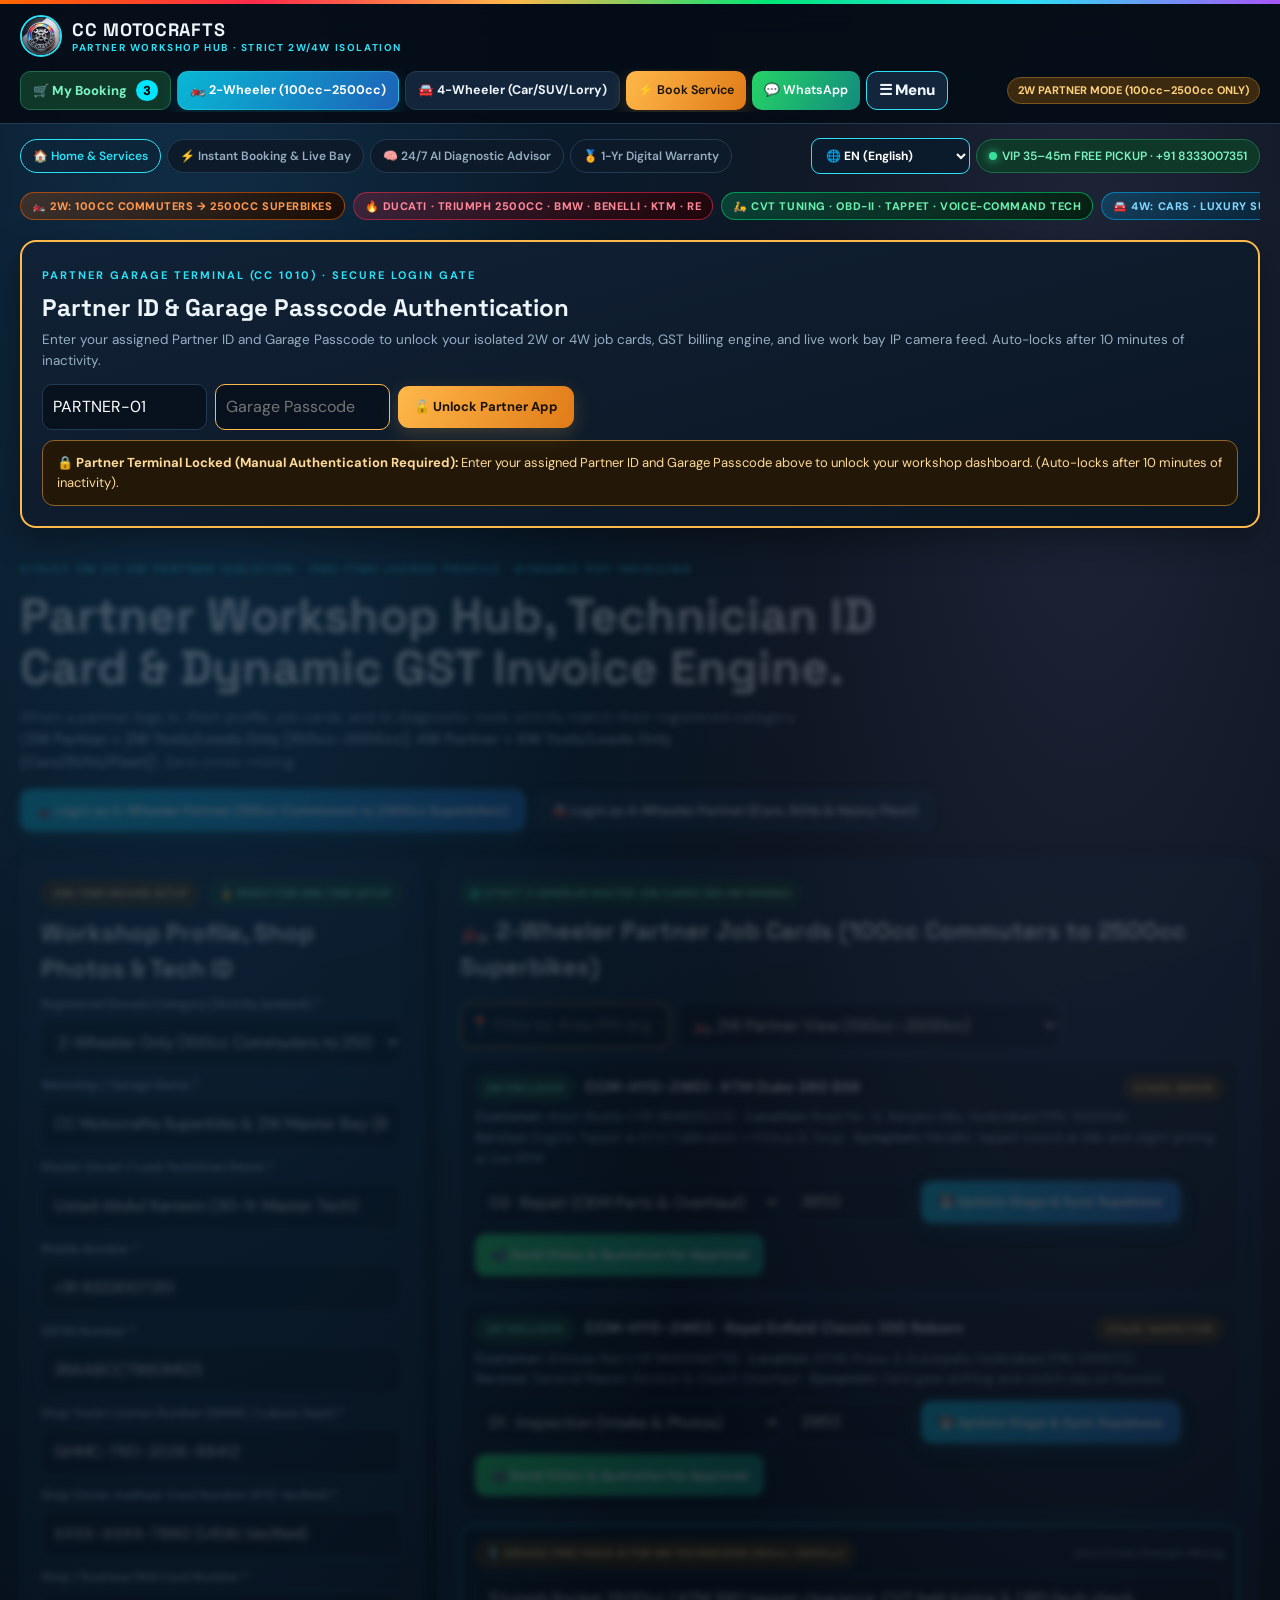
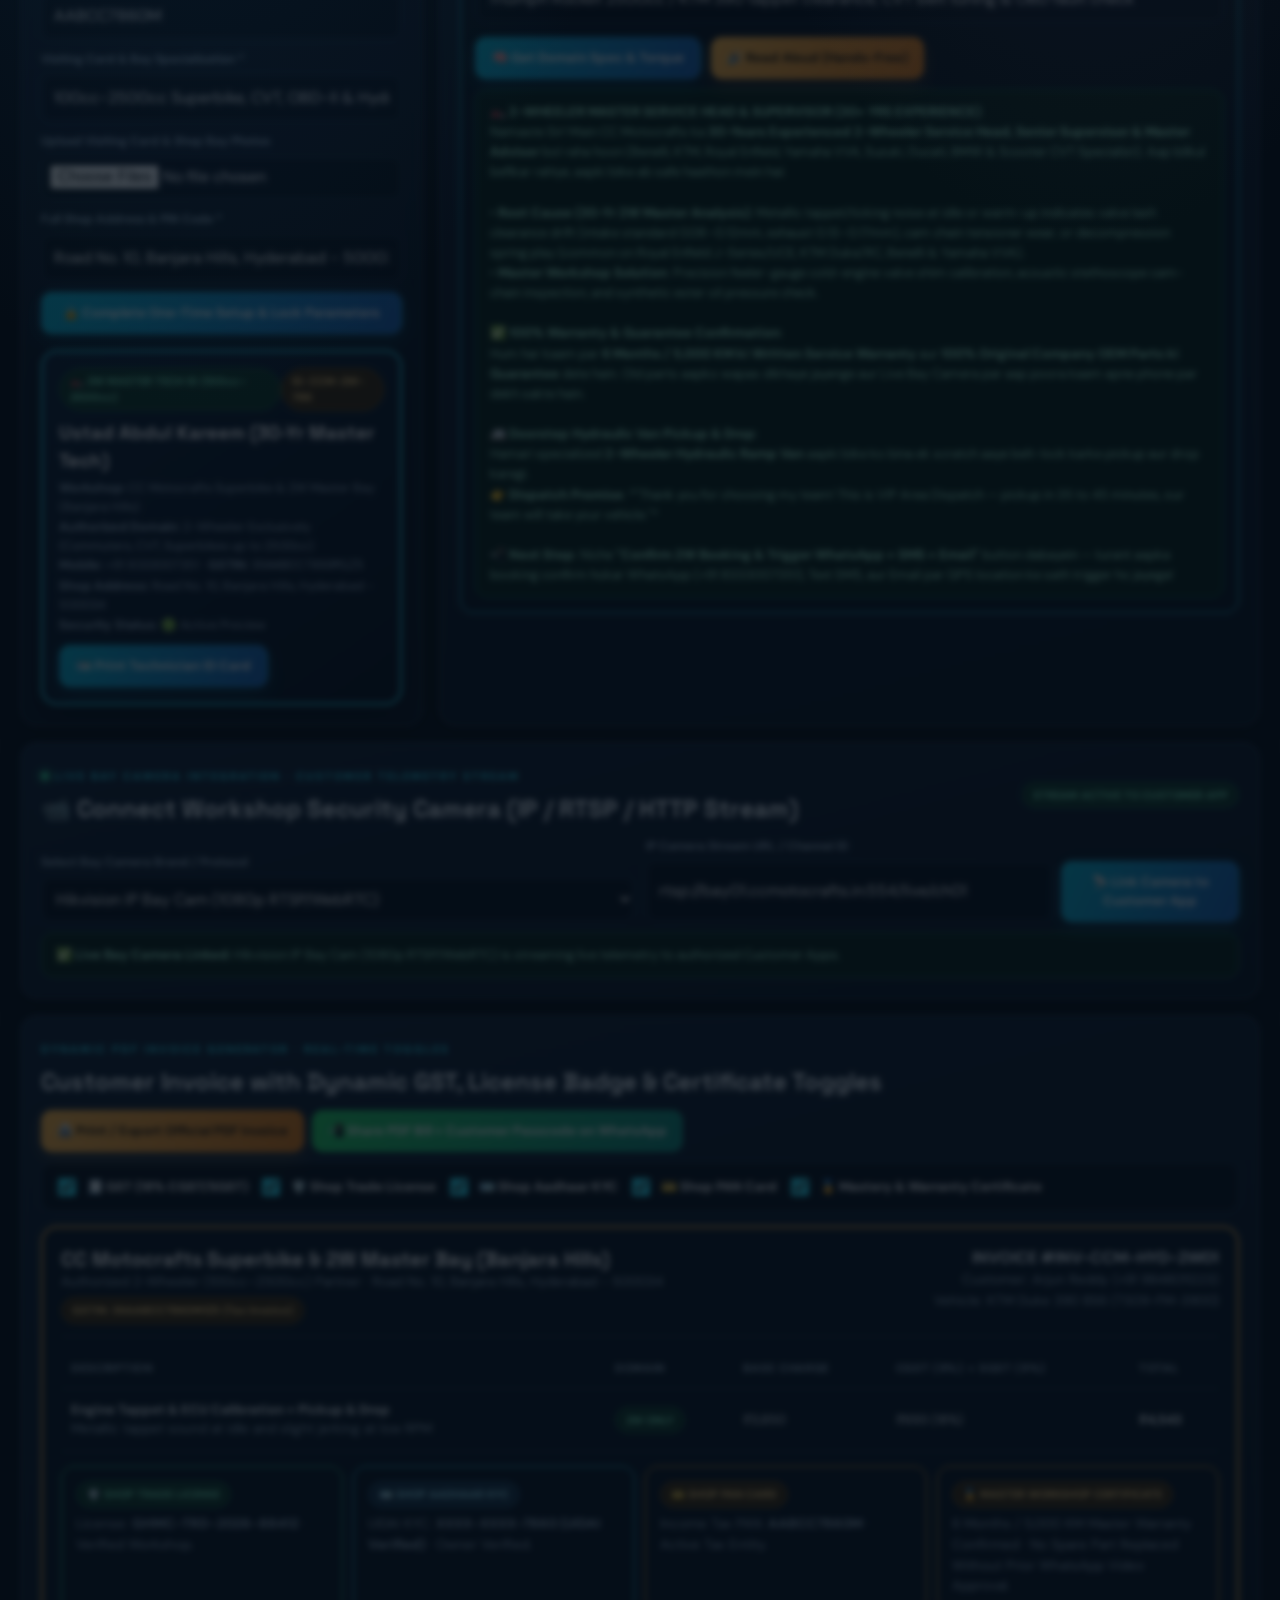
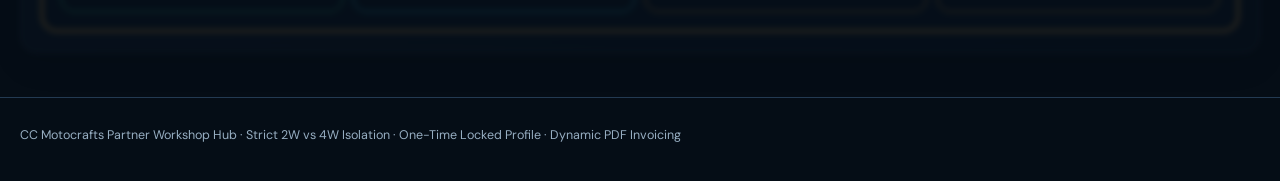
==== index.html @ b0206838 "partner" ====
<!doctype html>
<html lang="en">
<head>
  <meta charset="utf-8">
  <meta name="viewport" content="width=device-width,initial-scale=1,viewport-fit=cover">
  <meta name="theme-color" content="#050d16">
  <link rel="manifest" href="manifest-partner.json">
  <link rel="icon" href="icon-192.png">
  <link rel="stylesheet" href="app.css">
  <title>CC Motocrafts | Partner Workshop Hub, Tech ID & Dynamic PDF Invoicing</title>
</head>
<body>
<header class="top">
  <div class="wrap top-inner">
    <a class="brand" href="index.html">
      <img src="cc-logo-3d.png" onerror="this.onerror=null;this.src='icon-192.png'" alt="CC Motocrafts Logo" style="width:42px;height:42px;border-radius:50%;object-fit:cover;border:2px solid var(--cyan)">
      <div>CC MOTOCRAFTS<small data-i18n-tagline>PARTNER WORKSHOP HUB · STRICT 2W/4W ISOLATION</small></div>
    </a>
    <nav id="nav" class="nav"></nav>
    <span class="pill gold" id="partner-domain-pill">2W PARTNER MODE (100cc–2500cc)</span>
  </div>
</header>

<div class="wrap">
  <div id="switcher" class="switcher"></div>
  
  <div class="brand-ribbon">
    <span class="brand-chip ktm">🏍️ 2W: 100cc Commuters → 2500cc Superbikes</span>
    <span class="brand-chip ducati">🔥 Ducati · Triumph 2500cc · BMW · Benelli · KTM · RE</span>
    <span class="brand-chip kawasaki">🛵 CVT Tuning · OBD-II · Tappet · Voice-Command Tech</span>
    <span class="brand-chip bmw">🚘 4W: Cars · Luxury SUVs · Heavy Fleet</span>
    <span class="brand-chip triumph">❄️ AC Overhaul · 3D Alignment · Auto Gearbox</span>
    <span class="brand-chip fleet">🚛 Hydraulic Flatbed Ramp · Urban Home & Parking</span>
  </div>



  <!-- SECURE PARTNER LOGIN GATE (CC 1010) & REMOTE KILL-SWITCH CHECK -->
  <section class="card full" style="margin-top:12px;border:2px solid var(--gold)">
    <div style="display:flex;justify-content:space-between;align-items:center;flex-wrap:wrap;gap:12px">
      <div>
        <span class="eyebrow">PARTNER GARAGE TERMINAL (CC 1010) · SECURE LOGIN GATE</span>
        <h2 style="margin:4px 0">Partner ID & Garage Passcode Authentication</h2>
        <p class="muted" style="margin:0">Enter your assigned Partner ID and Garage Passcode to unlock your isolated 2W or 4W job cards, GST billing engine, and live work bay IP camera feed. Auto-locks after 10 minutes of inactivity.</p>
      </div>
      <div style="display:flex;gap:8px;align-items:center;flex-wrap:wrap">
        <input id="partner-id-input" placeholder="Partner ID (e.g. PARTNER-01)" value="PARTNER-01" style="background:#07121e;color:#fff;border:1px solid var(--line);border-radius:10px;padding:10px;width:165px">
        <input id="partner-passcode" type="password" value="" placeholder="Garage Passcode" style="background:#07121e;color:#fff;border:1px solid var(--gold);border-radius:10px;padding:10px;width:175px">
        <button type="button" class="gold" id="btn-partner-unlock">🔓 Unlock Partner App</button>
        <button type="button" class="danger" id="btn-partner-lock" style="display:none">🔒 Lock Terminal</button>
      </div>
    </div>
    <div id="partner-lock-banner" style="margin-top:10px"></div>
  </section>

  <div id="partner-protected-workspace" style="opacity:0.25;pointer-events:none;filter:blur(3px);transition:all 0.25s ease">

  <section class="hero" style="padding-bottom:10px">
    <div class="eyebrow">STRICT 2W vs 4W PARTNER ISOLATION · ONE-TIME LOCKED PROFILE · DYNAMIC PDF INVOICING</div>
    <h1>Partner Workshop Hub, Technician ID Card & Dynamic GST Invoice Engine.</h1>
    <p>When a partner logs in, their profile, job cards, and AI diagnostic tools strictly match their registered category (<strong>2W Partner = 2W Tools/Leads Only [100cc–2500cc]</strong>; <strong>4W Partner = 4W Tools/Leads Only [Cars/SUVs/Fleet]</strong>). Zero cross-mixing.</p>
    <div class="actions">
      <button type="button" id="partner-mode-2w" class="primary">🏍️ Login as 2-Wheeler Partner (100cc Commuters to 2500cc Superbikes)</button>
      <button type="button" id="partner-mode-4w">🚘 Login as 4-Wheeler Partner (Cars, SUVs & Heavy Fleet)</button>
    </div>
  </section>

  <div class="grid">
    <!-- Left: One-Time Secure Profile Setup (Locks after saving) + Technician ID Card Generator -->
    <section class="card">
      <div style="display:flex;justify-content:space-between;align-items:center;gap:8px;margin-bottom:8px">
        <span class="pill gold">ONE-TIME SECURE SETUP</span>
        <span class="pill green" id="profile-lock-badge">🔓 READY FOR ONE-TIME SETUP</span>
      </div>
      <h2>Workshop Profile, Shop Photos & Tech ID</h2>
      <form id="partner-setup-form" class="list">
        <div class="field">
          <label>Registered Domain Category (Strictly Isolated) *</label>
          <select id="p-scope" required>
            <option value="2w">2-Wheeler Only (100cc Commuters to 2500cc Superbikes)</option>
            <option value="4w">4-Wheeler Only (Cars, SUVs & Heavy Fleet)</option>
          </select>
        </div>
        <div class="field">
          <label>Workshop / Garage Name *</label>
          <input id="p-garage" required value="CC Motocrafts Master Superbike & 2W Bay">
        </div>
        <div class="field">
          <label>Master Owner / Lead Technician Name *</label>
          <input id="p-owner" required value="Ustad Abdul Kareem (30-Yr Master Tech)">
        </div>
        <div class="field">
          <label>Mobile Number *</label>
          <input id="p-phone" required value="+91 8333007351">
        </div>
        <div class="field">
          <label>GSTIN Number *</label>
          <input id="p-gst" required value="36AABCC7860M1Z5">
        </div>
        <div class="field">
          <label>Shop Trade License Number (GHMC / Labour Dept) *</label>
          <input id="p-lic" required value="GHMC-TRD-2026-88412">
        </div>
        <div class="field">
          <label>Shop Owner Aadhaar Card Number (KYC Verified) *</label>
          <input id="p-aadhaar" required value="XXXX-XXXX-7860 (UIDAI Verified)">
        </div>
        <div class="field">
          <label>Shop / Business PAN Card Number *</label>
          <input id="p-pan" required value="AABCC7860M">
        </div>
        <div class="field">
          <label>Visiting Card & Bay Specialization *</label>
          <input id="p-card" required value="100cc-2500cc Superbike, CVT, OBD-II & Hydraulic Ramp">
        </div>
        <div class="field">
          <label>Upload Visiting Card & Shop Bay Photos</label>
          <input type="file" id="p-card-file" accept="image/*" multiple style="padding:8px">
        </div>
        <div class="field">
          <label>Full Shop Address & PIN Code *</label>
          <input id="p-addr" required value="Road No. 10, Banjara Hills, Hyderabad - 500034">
        </div>
        <button class="primary" type="submit" id="btn-save-partner-profile">🔒 Complete One-Time Setup & Lock Parameters</button>
      </form>
      <div id="partner-setup-notice" class="notice" style="display:none"></div>

      <!-- Instant Technician ID Card Generator -->
      <div class="tech-id-card" style="margin-top:16px" id="tech-id-card-box"></div>
    </section>

    <!-- Right: Strictly Isolated Job Cards + Hands-Free Partner AI Tool -->
    <section class="card wide">
      <div style="display:flex;justify-content:space-between;align-items:center;flex-wrap:wrap;gap:10px;margin-bottom:12px">
        <div>
          <span class="pill green" id="routed-domain-badge"><span class="live-dot"></span> STRICT 2-WHEELER ROUTED JOB CARDS</span>
          <h2 id="routed-jobs-heading" style="margin-top:6px">2-Wheeler Partner Job Cards & Hands-Free Voice AI</h2>
        </div>
        <div style="display:flex;gap:8px;flex-wrap:wrap">
          <input id="partner-pincode-filter" placeholder="📍 Filter by Area PIN (e.g. 500034 / All)" value="" style="background:#07121e;color:#fff;border:1px solid var(--gold);border-radius:10px;padding:9px;width:210px" oninput="renderPartnerJobs()">
          <select id="active-partner-filter" style="background:#07121e;color:#fff;border:1px solid var(--line);border-radius:10px;padding:10px">
            <option value="2w">🏍️ 2W Partner View (100cc–2500cc)</option>
            <option value="4w">🚘 4W Partner View (Cars/SUVs/Fleet)</option>
            <option value="all">🌐 All Active Verticals (2W/4W/New Verticals)</option>
          </select>
        </div>
      </div>
      <div id="partner-jobs-list" class="list"></div>

      <!-- Partner Domain-Specific Hands-Free Voice AI Helper -->
      <div class="item" style="margin-top:14px;border-color:var(--cyan)">
        <div style="display:flex;justify-content:space-between;align-items:center;flex-wrap:wrap;gap:8px">
          <span class="pill gold" id="partner-ai-pill">🎙️ GREASE-FREE VOICE AI FOR 2W TECHNICIANS (100cc–2500cc)</span>
          <span class="muted" style="font-size:12px">Zero Cross-Domain Mixing</span>
        </div>
        <div class="field" style="margin-top:8px">
          <input id="partner-ai-q" value="Triumph Rocket 2500cc / KTM 390 tappet clearance & OBD P0301 coil check" placeholder="Speak or type fault code / symptom…">
        </div>
        <div class="actions">
          <button type="button" class="primary" id="btn-partner-ai-run">🧠 Get Domain Spec & Torque</button>
          <button type="button" class="gold" id="btn-partner-ai-speak">🔊 Read Aloud (Hands-Free)</button>
        </div>
        <div id="partner-ai-out" class="notice good" style="margin-top:10px"></div>
      </div>
    </section>

    
    <!-- Live Bay Camera Integration (Compatible IP / RTSP / WebRTC Streams) -->
    <section class="card full" id="partner-camera-section">
      <div style="display:flex;justify-content:space-between;align-items:center;flex-wrap:wrap;gap:10px;margin-bottom:10px">
        <div>
          <span class="eyebrow"><span class="live-dot"></span> LIVE BAY CAMERA INTEGRATION · CUSTOMER TELEMETRY STREAM</span>
          <h2 style="margin:4px 0 0">📹 Connect Workshop Security Camera (IP / RTSP / HTTP Stream)</h2>
        </div>
        <span class="pill green" id="cam-stream-badge">STREAM ACTIVE TO CUSTOMER APP</span>
      </div>
      <div class="form-grid" style="align-items:end">
        <div class="field">
          <label>Select Bay Camera Brand / Protocol</label>
          <select id="cam-brand-sel" style="background:#07121e;color:#fff;border:1px solid var(--line);border-radius:10px;padding:10px">
            <option value="Hikvision IP Bay Cam (1080p RTSP/WebRTC)">Hikvision IP Bay Cam (1080p RTSP/WebRTC)</option>
            <option value="CP Plus Guard+ Workshop Dome Cam">CP Plus Guard+ Workshop Dome Cam</option>
            <option value="Dahua Industrial Bay Stream">Dahua Industrial Bay Stream</option>
            <option value="Mobile / Tablet Live Bay Camera Feed">Mobile / Tablet Live Bay Camera Feed</option>
          </select>
        </div>
        <div class="field">
          <label>IP Camera Stream URL / Channel ID</label>
          <div style="display:flex;gap:8px">
            <input id="cam-stream-url" value="rtsp://bay01.ccmotocrafts.in:554/live/ch01" placeholder="rtsp:// or https:// stream URL">
            <button type="button" class="primary" id="btn-sync-cam">📡 Link Camera to Customer App</button>
          </div>
        </div>
      </div>
      <div id="cam-sync-notice" class="notice good" style="margin-top:10px">
        ✅ <strong>Live Bay Camera Linked:</strong> Hikvision IP Bay Cam (1080p RTSP/WebRTC) is streaming live telemetry to authorized Customer Apps.
      </div>
    </section>

    <!-- Full-Width: Dynamic PDF Invoice Generator with GST, License & Certificate Toggles -->
    <section class="card full" id="dynamic-invoice-section">
      <div style="display:flex;justify-content:space-between;align-items:center;flex-wrap:wrap;gap:10px;margin-bottom:10px">
        <div>
          <span class="eyebrow">DYNAMIC PDF INVOICE GENERATOR · REAL-TIME TOGGLES</span>
          <h2 style="margin:4px 0 0">Customer Invoice with Dynamic GST, License Badge & Certificate Toggles</h2>
        </div>
        <div style="display:flex;gap:8px;flex-wrap:wrap"><button type="button" class="gold" id="btn-print-invoice">🖨️ Print / Export Official PDF Invoice</button><button type="button" class="green" id="btn-wa-invoice">📲 Share PDF Bill + Customer Passcode on WhatsApp</button></div>
      </div>

      <div class="toggle-row" style="display:flex;flex-wrap:wrap;gap:10px;margin-bottom:14px">
        <label class="toggle-label">
          <input type="checkbox" id="tog-gst" checked>
          <span>🧾 GST (18% CGST/SGST)</span>
        </label>
        <label class="toggle-label">
          <input type="checkbox" id="tog-license" checked>
          <span>🛡️ Shop Trade License</span>
        </label>
        <label class="toggle-label">
          <input type="checkbox" id="tog-aadhaar" checked>
          <span>🪪 Shop Aadhaar KYC</span>
        </label>
        <label class="toggle-label">
          <input type="checkbox" id="tog-pan" checked>
          <span>💳 Shop PAN Card</span>
        </label>
        <label class="toggle-label">
          <input type="checkbox" id="tog-cert" checked>
          <span>🏅 Mastery & Warranty Certificate</span>
        </label>
      </div>

      <div class="invoice-preview" id="invoice-preview-box"></div>
    </section>
  </div>
  </div>
</div>

<footer class="footer">
  <div class="wrap">CC Motocrafts Partner Workshop Hub · Strict 2W vs 4W Isolation · One-Time Locked Profile · Dynamic PDF Invoicing</div>
</footer>

<script src="app.js"></script>
<script>
let partnerMode = '2w';

function evaluatePartnerGate() {
  const st = loadState();
  const ws = document.getElementById('partner-protected-workspace');
  const banner = document.getElementById('partner-lock-banner');
  const lockBtn = document.getElementById('btn-partner-lock');
  if (!ws || !banner) return;

  const pid = (document.getElementById('partner-id-input') ? document.getElementById('partner-id-input').value : 'PARTNER-01').trim();
  const activePartnerObj = (st.partners || []).find(p => String(p.id) === pid.replace(/[^0-9]/g, '') || p.garage_name.toLowerCase().includes(pid.toLowerCase())) || (st.partners || [])[0];
  if (st.garageTerminalStatus === 'disabled' || st.garageTerminalStatus === 'blocked' || (activePartnerObj && (activePartnerObj.status === 'temp_blocked' || activePartnerObj.status === 'perm_blocked' || activePartnerObj.lockedByOwner))) {
    ws.style.opacity = '0.15';
    ws.style.pointerEvents = 'none';
    ws.style.filter = 'blur(5px)';
    banner.innerHTML = '<div class="locked-banner"><div>🏢 <strong>COMPANY COMPLIANCE & AUDIT HOLD (CENTRAL MANAGEMENT NOTICE)</strong><br>Aapka Partner Profile / Terminal abhi Central Company Management Meeting & Compliance Verification mein hai. Is waqt Leads, AI Tools, Live Video, Job Cards aur PDF Billing temporarily paused hain. Kripya Head Office (+91 8333007351) se sampark karein.</div><span class="pill red">COMPLIANCE HOLD</span></div>';
    return;
  }

  const inp = document.getElementById('partner-passcode');
  const typed = inp ? inp.value.trim() : '';
  if (verifyPartnerKey(typed)) {
    touchSecureSession('partner');
  }

  if (!isSecureSessionValid('partner')) {
    ws.style.opacity = '0.25';
    ws.style.pointerEvents = 'none';
    ws.style.filter = 'blur(3px)';
    if (lockBtn) lockBtn.style.display = 'none';
    banner.innerHTML = '<div class="notice warn">🔒 <strong>Partner Terminal Locked (Manual Authentication Required):</strong> Enter your assigned Partner ID and Garage Passcode above to unlock your workshop dashboard. (Auto-locks after 10 minutes of inactivity).</div>';
    return;
  }

  ws.style.opacity = '1';
  ws.style.pointerEvents = 'auto';
  ws.style.filter = 'none';
  if (lockBtn) lockBtn.style.display = 'inline-flex';
  const unlockedPid = document.getElementById('partner-id-input').value || 'PARTNER-01';
  banner.innerHTML = '<div class="notice good">✅ <strong>Partner Terminal Unlocked (' + unlockedPid + ') · 10-Min Auto-Destruct Timer Active.</strong></div>';
}

let profileLocked = false;

function renderTechIdCard() {
  const garage = document.getElementById('p-garage').value || 'CC Motocrafts Master Bay';
  const owner = document.getElementById('p-owner').value || 'Master Technician';
  const phone = document.getElementById('p-phone').value || '+91 8333007351';
  const gst = document.getElementById('p-gst').value || '36AABCC7860M1Z5';
  const addr = document.getElementById('p-addr').value || 'Hyderabad';
  const is2W = partnerMode === '2w';

  document.getElementById('tech-id-card-box').innerHTML = `
    <div style="display:flex;justify-content:space-between;align-items:center;margin-bottom:8px">
      <span class="pill ${is2W ? 'green' : ''}">${is2W ? '🏍️ 2W MASTER TECH ID (100cc–2500cc)' : '🚘 4W MASTER TECH ID (CARS/FLEET)'}</span>
      <span class="pill gold">ID: CCM-${partnerMode.toUpperCase()}-786</span>
    </div>
    <h3 style="margin:4px 0;color:#fff">${owner}</h3>
    <div class="muted" style="font-size:12.5px">
      <strong>Workshop:</strong> ${garage}<br>
      <strong>Authorized Domain:</strong> ${is2W ? '2-Wheeler Exclusively (Commuters, CVT, Superbikes up to 2500cc)' : '4-Wheeler Exclusively (Cars, SUVs, Heavy Fleet, 3D Alignment)'}<br>
      <strong>Mobile:</strong> ${phone} · <strong>GSTIN:</strong> <code>${gst}</code><br>
      <strong>Shop Address:</strong> ${addr}<br>
      <strong>Security Status:</strong> ${profileLocked ? '🔒 One-Time Profile Locked (Anti-Fraud Verified)' : '🟢 Active Preview'}
    </div>
    <div class="actions" style="margin-top:10px">
      <button type="button" class="btn primary" onclick="window.print()">🪪 Print Technician ID Card</button>
    </div>
  `;
}

function renderDynamicInvoice() {
  const st = loadState();
  const jobs = st.bookings.filter(b => b.vehicle_type === partnerMode);
  const job = jobs[0] || st.bookings[0];
  const showGst = document.getElementById('tog-gst').checked;
  const showLic = document.getElementById('tog-license').checked;
  const showCert = document.getElementById('tog-cert').checked;

  const baseAmt = Number(job.estimate) || 3500;
  const gstAmt = showGst ? Math.round(baseAmt * 0.18) : 0;
  const finalAmt = baseAmt + gstAmt;
  const garageName = document.getElementById('p-garage').value || job.garage_name;
  const gstNo = document.getElementById('p-gst').value || '36AABCC7860M1Z5';

  document.getElementById('invoice-preview-box').innerHTML = `
    <div style="display:flex;justify-content:space-between;align-items:flex-start;flex-wrap:wrap;gap:12px;border-bottom:1px solid var(--line);padding-bottom:12px">
      <div>
        <div style="font:700 20px 'Space Grotesk',sans-serif;color:#fff">${garageName}</div>
        <div class="muted">Authorized ${partnerMode === '2w' ? '2-Wheeler (100cc–2500cc)' : '4-Wheeler & Fleet'} Partner · ${document.getElementById('p-addr').value}</div>
        ${showGst ? `<div style="margin-top:4px"><span class="pill gold">GSTIN: ${gstNo} (Tax Invoice)</span></div>` : `<div style="margin-top:4px"><span class="pill">Standard Local Estimate / Cash Memo (GST Disabled)</span></div>`}
      </div>
      <div style="text-align:right">
        <strong>INVOICE #INV-${job.booking_code}</strong>
        <div class="muted">Customer: ${job.customer_name} (${job.phone})</div>
        <div class="muted">Vehicle: ${job.brand} ${job.model} (${job.registration_no || 'Verified'})</div>
      </div>
    </div>

    <div class="table-wrap" style="margin-top:12px">
      <table>
        <thead>
          <tr><th>Description</th><th>Domain</th><th>Base Charge</th>${showGst ? '<th>CGST (9%) + SGST (9%)</th>' : ''}<th>Total</th></tr>
        </thead>
        <tbody>
          <tr>
            <td><strong>${job.service_type}</strong><br><span class="muted">${job.complaint}</span></td>
            <td><span class="pill ${partnerMode === '2w' ? 'green' : ''}">${partnerMode.toUpperCase()} ONLY</span></td>
            <td>₹${baseAmt.toLocaleString('en-IN')}</td>
            ${showGst ? `<td>₹${gstAmt.toLocaleString('en-IN')} (18%)</td>` : ''}
            <td><strong>₹${finalAmt.toLocaleString('en-IN')}</strong></td>
          </tr>
        </tbody>
      </table>
    </div>

    <div style="display:flex;flex-wrap:wrap;gap:10px;margin-top:14px">
      ${showLic ? `<div class="item" style="flex:1;min-width:210px;border-color:var(--green)"><span class="pill green">🛡️ SHOP TRADE LICENSE</span><div class="muted" style="margin-top:6px">License: <strong>${document.getElementById('p-lic') ? document.getElementById('p-lic').value : 'GHMC-TRD-2026-88412'}</strong> · Verified Workshop.</div></div>` : ''}
      ${(document.getElementById('tog-aadhaar') && document.getElementById('tog-aadhaar').checked) ? `<div class="item" style="flex:1;min-width:210px;border-color:var(--cyan)"><span class="pill">🪪 SHOP AADHAAR KYC</span><div class="muted" style="margin-top:6px">UIDAI KYC: <strong>${document.getElementById('p-aadhaar') ? document.getElementById('p-aadhaar').value : 'XXXX-XXXX-7860'}</strong> · Owner Verified.</div></div>` : ''}
      ${(document.getElementById('tog-pan') && document.getElementById('tog-pan').checked) ? `<div class="item" style="flex:1;min-width:210px;border-color:var(--gold)"><span class="pill gold">💳 SHOP PAN CARD</span><div class="muted" style="margin-top:6px">Income Tax PAN: <strong>${document.getElementById('p-pan') ? document.getElementById('p-pan').value : 'AABCC7860M'}</strong> · Active Tax Entity.</div></div>` : ''}
      ${showCert ? `<div class="item" style="flex:1;min-width:240px;border-color:var(--gold)"><span class="pill gold">🏅 MASTER WORKSHOP CERTIFICATE</span><div class="muted" style="margin-top:6px">${job.warranty} · No Spare Part Replaced Without Prior WhatsApp Video Approval.</div></div>` : ''}
    </div>
  `;
}

function setPartnerDomainMode(dom) {
  partnerMode = (dom === '4w' || dom === 'all') ? dom : '2w';
  document.getElementById('partner-mode-2w').className = partnerMode === '2w' ? 'primary' : '';
  document.getElementById('partner-mode-4w').className = partnerMode === '4w' ? 'primary' : '';
  document.getElementById('active-partner-filter').value = partnerMode;
  document.getElementById('p-scope').value = partnerMode;

  if (partnerMode === '2w') {
    document.getElementById('partner-domain-pill').textContent = '2W PARTNER MODE (100cc–2500cc ONLY)';
    document.getElementById('routed-domain-badge').innerHTML = '<span class="live-dot"></span> STRICT 2-WHEELER ROUTED JOB CARDS (NO 4W MIXING)';
    document.getElementById('routed-jobs-heading').textContent = '🏍️ 2-Wheeler Partner Job Cards (100cc Commuters to 2500cc Superbikes)';
    document.getElementById('partner-ai-pill').textContent = '🎙️ GREASE-FREE VOICE AI FOR 2W TECHNICIANS (100cc–2500cc)';
    document.getElementById('partner-ai-q').value = 'Triumph Rocket 2500cc / KTM 390 tappet clearance, CVT belt tuning & OBD fault check';
    if (!profileLocked) {
      document.getElementById('p-garage').value = 'CC Motocrafts Superbike & 2W Master Bay (Banjara Hills)';
      document.getElementById('p-card').value = '100cc-2500cc Superbike, CVT, OBD-II & Hydraulic Ramp';
    }
  } else {
    document.getElementById('partner-domain-pill').textContent = '4W PARTNER MODE (CARS / SUVS / FLEET ONLY)';
    document.getElementById('routed-domain-badge').innerHTML = '<span class="live-dot"></span> STRICT 4-WHEELER ROUTED JOB CARDS (NO 2W MIXING)';
    document.getElementById('routed-jobs-heading').textContent = '🚘 4-Wheeler Partner Job Cards (Cars, SUVs & Heavy Commercial Fleet)';
    document.getElementById('partner-ai-pill').textContent = '🎙️ GREASE-FREE VOICE AI FOR 4W TECHNICIANS (CARS / FLEET)';
    document.getElementById('partner-ai-q').value = 'Hyundai Creta DCT transmission pressure check, HVAC AC overhaul & Hunter 3D alignment';
    if (!profileLocked) {
      document.getElementById('p-garage').value = 'CC Motocrafts 4W Hydraulic & AC Master Hub (Madhapur)';
      document.getElementById('p-card').value = '4W Automatic Gearbox, AC Overhaul, 3D Alignment & Flatbed';
    }
  }

  renderPartnerJobs();
  renderTechIdCard();
  renderDynamicInvoice();
  runPartnerAiTool();
}

function renderPartnerJobs() {
  const st = loadState();
  const box = document.getElementById('partner-jobs-list');
  if (!box) return;

  const pinFilter = (document.getElementById('partner-pincode-filter') ? document.getElementById('partner-pincode-filter').value : '').trim();
  const jobs = st.bookings.filter(b => {
    const matchDom = (partnerMode === 'all') ? true : (b.vehicle_type === partnerMode);
    const matchPin = !pinFilter || String(b.pincode || '').includes(pinFilter) || String(b.address || '').toLowerCase().includes(pinFilter.toLowerCase());
    return matchDom && matchPin;
  });
  if (!jobs.length) {
    box.innerHTML = `<div class="notice">No matching job cards for Domain [${partnerMode.toUpperCase()}] ${pinFilter ? 'and PIN/Area [' + pinFilter + ']' : ''}.</div>`;
    return;
  }

  box.innerHTML = jobs.map(b => `
    <div class="item">
      <div style="display:flex;justify-content:space-between;align-items:center;flex-wrap:wrap;gap:8px;margin-bottom:6px">
        <div>
          <span class="pill ${b.vehicle_type === '2w' ? 'green' : ''}">${b.vehicle_type.toUpperCase()} EXCLUSIVE</span>
          <strong style="display:inline;margin-left:6px;font-size:15px">${b.booking_code} · ${b.brand} ${b.model}</strong>
        </div>
        <span class="pill gold">STAGE: ${b.stage.toUpperCase()}</span>
      </div>
      <div class="muted">
        <strong>Customer:</strong> ${b.customer_name} (${b.phone}) · <strong>Location:</strong> ${b.address} (PIN: ${b.pincode})<br>
        <strong>Service:</strong> ${b.service_type} · <strong>Symptom:</strong> ${b.complaint}
      </div>
      <div class="actions" style="margin-top:10px">
        <select id="stage-sel-${b.id}" style="background:#07121e;color:#fff;border:1px solid var(--line);border-radius:10px;padding:9px">
          <option value="inspection" ${b.stage === 'inspection' ? 'selected' : ''}>01 · Inspection (Intake & Photos)</option>
          <option value="diagnosis" ${b.stage === 'diagnosis' ? 'selected' : ''}>02 · Diagnosis (OBD & Estimate)</option>
          <option value="repair" ${b.stage === 'repair' ? 'selected' : ''}>03 · Repair (OEM Parts & Overhaul)</option>
          <option value="quality_check" ${b.stage === 'quality_check' ? 'selected' : ''}>04 · Quality Check & Ready for Drop</option>
          <option value="completed" ${b.stage === 'completed' ? 'selected' : ''}>✅ Delivered with Written Warranty</option>
        </select>
        <input type="number" id="est-inp-${b.id}" value="${b.estimate || 2500}" style="width:120px;background:#07121e;color:#fff;border:1px solid var(--line);border-radius:10px;padding:9px">
        <button type="button" class="primary" data-update-job="${b.id}">💾 Update Stage & Sync Supabase</button>
        <a class="btn green" href="https://wa.me/${String(b.phone || CCM_CONFIG.WHATSAPP_NO).replace(/[^0-9]/g, '')}?text=${encodeURIComponent('*CC MOTOCRAFTS PRIOR VIDEO & QUOTATION APPROVAL (' + b.booking_code + ')*\nNamaste ' + b.customer_name + ',\nVehicle: ' + b.brand + ' ' + b.model + '\nEstimated Quotation: Rs.' + (b.estimate || 1850) + '\nPolicy: No spare part is replaced without your prior WhatsApp Video & Quotation approval. Please reply YES to approve.')}" target="_blank" rel="noopener">📹 Send Video & Quotation for Approval</a>
      </div>
    </div>
  `).join('');
}

function runPartnerAiTool() {
  const q = document.getElementById('partner-ai-q').value;
  const res = runIsolatedMasterAI(partnerMode, q, { pincode: '500034', address: 'Hyderabad' });
  const out = document.getElementById('partner-ai-out');
  out.className = res.blocked ? 'notice danger' : 'notice good';
  out.innerHTML = `<strong>${res.title}</strong><br>${res.reply.replace(/\*\*(.*?)\*\*/g, '<strong>$1</strong>').replace(/\n/g, '<br>')}`;
}

window.onCcmStateChange = () => {
  evaluatePartnerGate();
  renderPartnerJobs();
  renderDynamicInvoice();
};

document.addEventListener('DOMContentLoaded', () => {
  
  evaluatePartnerGate();
  document.getElementById('btn-partner-unlock').onclick = evaluatePartnerGate;
  document.getElementById('partner-passcode').addEventListener('keydown', (e) => { if (e.key === 'Enter') evaluatePartnerGate(); });
  document.getElementById('btn-partner-lock').onclick = () => { destroySecureSession('partner'); evaluatePartnerGate(); };
  const syncCamBtn = document.getElementById('btn-sync-cam');
  if (syncCamBtn) {
    syncCamBtn.onclick = () => {
      const brand = document.getElementById('cam-brand-sel').value;
      const url = document.getElementById('cam-stream-url').value;
      document.getElementById('cam-sync-notice').innerHTML = '✅ <strong>Live Bay Stream Linked & Verified:</strong> ' + brand + ' (<code>' + url + '</code>) is actively broadcasting to the Customer App.';
    };
  }

  document.getElementById('partner-mode-2w').onclick = () => setPartnerDomainMode('2w');
  document.getElementById('partner-mode-4w').onclick = () => setPartnerDomainMode('4w');
  document.getElementById('active-partner-filter').onchange = (e) => setPartnerDomainMode(e.target.value);

  ['tog-gst', 'tog-license', 'tog-aadhaar', 'tog-pan', 'tog-cert'].forEach(id => {
    document.getElementById(id).onchange = renderDynamicInvoice;
  });

  document.getElementById('btn-print-invoice').onclick = () => window.print();

  const waInvBtn = document.getElementById('btn-wa-invoice');
  if (waInvBtn) {
    waInvBtn.onclick = () => {
      const st = loadState();
      const jobs = st.bookings.filter(b => partnerMode === 'all' ? true : b.vehicle_type === partnerMode);
      const job = jobs[0] || st.bookings[0];
      if (!job) return;
      const base = Number(job.estimate) || 2500;
      const gstOn = document.getElementById('tog-gst').checked;
      const total = gstOn ? Math.round(base * 1.18) : base;
      const msg = [
        `*CC MOTOCRAFTS OFFICIAL TAX INVOICE & LIVE PASSCODE (${job.booking_code})*`,
        `• Customer: ${job.customer_name} (${job.phone})`,
        `• Vehicle: ${job.brand} ${job.model} (${job.registration_no})`,
        `• Workshop: ${document.getElementById('p-garage').value}`,
        `• Base Amount: ₹${base} | ${gstOn ? '18% GST Included | ' : ''}Grand Total: *₹${total}*`,
        `• Live Bay & Job Card Passcode: *${job.tracking_passcode}*`,
        `• Warranty: ${job.warranty}`,
        `• Policy: No spare part replaced without prior WhatsApp Video & Quotation approval.`
      ].join('\n');
      window.open('https://wa.me/' + String(job.phone || CCM_CONFIG.WHATSAPP_NO).replace(/[^0-9]/g, '') + '?text=' + encodeURIComponent(msg), '_blank');
    };
  }

  document.getElementById('btn-partner-ai-run').onclick = runPartnerAiTool;
  document.getElementById('btn-partner-ai-speak').onclick = () => speakRepairGuidance(document.getElementById('partner-ai-out').innerText);

  document.getElementById('partner-jobs-list').addEventListener('click', (e) => {
    const btn = e.target.closest('[data-update-job]');
    if (!btn) return;
    const id = Number(btn.dataset.updateJob);
    const st = loadState();
    const job = st.bookings.find(x => Number(x.id) === id);
    if (job) {
      job.stage = document.getElementById('stage-sel-' + id).value;
      job.status = job.stage;
      job.estimate = Number(document.getElementById('est-inp-' + id).value) || job.estimate;
      saveState(st);
      renderPartnerJobs();
      renderDynamicInvoice();
    }
  });

  document.getElementById('partner-setup-form').addEventListener('submit', (e) => {
    e.preventDefault();
    if (profileLocked) return;
    profileLocked = true;
    const form = e.target;
    form.querySelectorAll('input, select').forEach(inp => { inp.disabled = true; });
    const btn = document.getElementById('btn-save-partner-profile');
    btn.disabled = true;
    btn.textContent = '🔒 ONE-TIME PROFILE LOCKED (SUPREME OWNER PROTECTED)';
    document.getElementById('profile-lock-badge').className = 'pill red';
    document.getElementById('profile-lock-badge').textContent = '🔒 LOCKED (ANTI-FRAUD)';

    const n = document.getElementById('partner-setup-notice');
    n.style.display = 'block';
    n.className = 'notice good';
    n.innerHTML = `✅ <strong>One-Time Partner Profile & Technician ID Card Locked!</strong><br>Core business parameters (Shop Name, GSTIN, Address & Category) are now permanently locked against tampering. Only Supreme Owner can unlock or modify them.`;
    renderTechIdCard();
    renderDynamicInvoice();
  });

  setPartnerDomainMode('2w');
});
</script>
</body>
</html>
---- app.css ----
@import url('https://fonts.googleapis.com/css2?family=DM+Sans:wght@400;500;600;700&family=Space+Grotesk:wght@500;600;700&family=JetBrains+Mono:wght@500;700&display=swap');
:root {
  --bg: #050d16;
  --panel: #0d1a29;
  --panel2: #13253a;
  --panel3: #183049;
  --line: #233a52;
  --text: #eef6fc;
  --muted: #97aec2;
  --cyan: #2ce0f5;
  --gold: #ffb84a;
  --orange: #ff7a2f;
  --red: #ff5b69;
  --green: #38e09c;
  --radius: 16px;
}
* { box-sizing: border-box; }
html { scroll-behavior: smooth; }
body {
  margin: 0;
  background: radial-gradient(ellipse at 15% 0%, #102e47 0%, transparent 42%),
              radial-gradient(ellipse at 85% 10%, #1d2538 0%, transparent 35%),
              var(--bg);
  color: var(--text);
  font-family: 'DM Sans', -apple-system, BlinkMacSystemFont, sans-serif;
  min-height: 100vh;
  line-height: 1.5;
}
a { color: inherit; text-decoration: none; }
button, input, select, textarea { font: inherit; }
button, .btn {
  cursor: pointer;
  border: 1px solid var(--line);
  border-radius: 11px;
  padding: 10px 16px;
  background: var(--panel2);
  color: var(--text);
  font-weight: 700;
  font-size: 13px;
  min-height: 42px;
  display: inline-flex;
  align-items: center;
  justify-content: center;
  gap: 8px;
  transition: all 0.15s ease;
}
button:hover, .btn:hover { border-color: var(--cyan); transform: translateY(-1px); }
button.primary, .btn.primary {
  background: linear-gradient(115deg, #09b6d4, #1d63b8);
  border: 1px solid #3ae4fa55;
  color: #fff;
  box-shadow: 0 6px 20px #09b6d433;
}
button.gold, .btn.gold {
  background: linear-gradient(115deg, #ffb84a, #e07b18);
  color: #1a1105;
  border: 0;
  box-shadow: 0 6px 20px #ffb84a33;
}
button.green, .btn.green {
  background: linear-gradient(115deg, #25d366, #128c7e);
  color: #fff;
  border: 0;
}
button.danger, .btn.danger {
  background: linear-gradient(115deg, #ff5b69, #b82332);
  color: #fff;
  border: 0;
}
button.locked-btn {
  background: #1a121b;
  border: 1px dashed #ff5b6988;
  color: #ff9aa3;
}
.wrap { width: min(1240px, calc(100% - 28px)); margin: 0 auto; }
.top {
  position: sticky;
  top: 0;
  z-index: 50;
  background: rgba(5, 13, 22, 0.92);
  backdrop-filter: blur(16px);
  border-bottom: 1px solid var(--line);
}
.top-inner {
  display: flex;
  align-items: center;
  justify-content: space-between;
  gap: 12px;
  padding: 11px 0;
  flex-wrap: wrap;
}
.brand {
  font: 700 18px 'Space Grotesk', sans-serif;
  letter-spacing: 0.04em;
  display: flex;
  align-items: center;
  gap: 10px;
}
.brand-badge {
  width: 36px;
  height: 36px;
  border-radius: 10px;
  background: linear-gradient(135deg, var(--cyan), #1a63b8);
  color: #04101c;
  font-weight: 800;
  display: grid;
  place-items: center;
  font-size: 14px;
}
.brand small {
  display: block;
  color: var(--cyan);
  font: 700 10px 'DM Sans', sans-serif;
  letter-spacing: 0.16em;
}
.nav {
  display: flex;
  gap: 6px;
  overflow-x: auto;
  max-width: 100%;
  padding: 2px 0;
}
.nav a {
  white-space: nowrap;
  padding: 8px 12px;
  border: 1px solid transparent;
  border-radius: 10px;
  color: var(--muted);
  font-size: 13px;
  font-weight: 600;
}
.nav a.active, .nav a:hover {
  border-color: var(--cyan);
  background: var(--panel2);
  color: #fff;
}
.switcher {
  display: flex;
  gap: 8px;
  overflow-x: auto;
  padding: 10px 0 6px;
}
.switcher a {
  white-space: nowrap;
  font-size: 12px;
  font-weight: 600;
  padding: 7px 12px;
  border-radius: 999px;
  background: var(--panel);
  border: 1px solid var(--line);
  color: var(--muted);
}
.switcher a.active, .switcher a:hover {
  border-color: var(--cyan);
  color: var(--cyan);
  background: #0d2538;
}
.hero {
  padding: 28px 0 18px;
}
.eyebrow {
  color: var(--cyan);
  font-size: 11px;
  letter-spacing: 0.18em;
  font-weight: 700;
  text-transform: uppercase;
  display: inline-flex;
  align-items: center;
  gap: 6px;
}
.hero h1 {
  font: 700 clamp(26px, 4.2vw, 48px)/1.08 'Space Grotesk', sans-serif;
  margin: 10px 0 12px;
  max-width: 920px;
}
.hero p {
  color: var(--muted);
  max-width: 780px;
  margin: 0 0 16px;
  font-size: 15px;
}
.grid {
  display: grid;
  grid-template-columns: repeat(12, 1fr);
  gap: 16px;
  margin: 18px 0;
}
.card {
  grid-column: span 4;
  background: linear-gradient(165deg, #112236, #0a1522);
  border: 1px solid var(--line);
  border-radius: var(--radius);
  padding: 20px;
  box-shadow: 0 12px 32px rgba(0, 0, 0, 0.35);
  position: relative;
  overflow: hidden;
}
.card.half { grid-column: span 6; }
.card.wide { grid-column: span 8; }
.card.full { grid-column: 1 / -1; }
.card h2, .card h3 {
  font-family: 'Space Grotesk', sans-serif;
  margin: 0 0 8px;
}
.muted { color: var(--muted); font-size: 13.5px; line-height: 1.55; }
.stat { font: 700 28px 'Space Grotesk', sans-serif; color: var(--cyan); }
.pill {
  display: inline-flex;
  align-items: center;
  gap: 5px;
  padding: 4px 10px;
  border-radius: 999px;
  background: #153247;
  color: #9cecff;
  font-size: 11px;
  font-weight: 700;
  border: 1px solid #295473;
}
.pill.gold { background: #3b2a10; color: #ffd27d; border-color: #7a561d; }
.pill.green { background: #0f3829; color: #7bf2c0; border-color: #1f6b4e; }
.pill.red { background: #3b151c; color: #ff9aa3; border-color: #7d2835; }
.form-grid {
  display: grid;
  grid-template-columns: repeat(2, minmax(0, 1fr));
  gap: 12px;
}
.field { display: flex; flex-direction: column; gap: 6px; }
.field.full { grid-column: 1 / -1; }
.field label { font-size: 12px; color: var(--muted); font-weight: 700; }
.field input, .field select, .field textarea {
  width: 100%;
  background: #07121e;
  color: #fff;
  border: 1px solid var(--line);
  border-radius: 10px;
  padding: 11px 12px;
  min-height: 44px;
  outline: none;
}
.field textarea { min-height: 92px; resize: vertical; }
.field input:focus, .field select:focus, .field textarea:focus {
  border-color: var(--cyan);
  box-shadow: 0 0 0 3px rgba(44, 224, 245, 0.16);
}
.actions { display: flex; flex-wrap: wrap; gap: 10px; margin-top: 14px; align-items: center; }
.notice {
  padding: 12px 14px;
  border: 1px solid var(--line);
  border-radius: 12px;
  background: #081523;
  color: var(--muted);
  font-size: 13px;
  line-height: 1.55;
  margin-top: 10px;
}
.notice.good { border-color: #216e51; background: #09221a; color: #a3f5d0; }
.notice.warn { border-color: #8f6324; background: #231808; color: #ffda99; }
.notice.danger { border-color: #8f2432; background: #260b10; color: #ffb3ba; }
.list { display: grid; gap: 10px; }
.item {
  padding: 14px;
  border: 1px solid var(--line);
  border-radius: 13px;
  background: #081421;
}
.banner-card {
  position: relative;
  border-radius: 16px;
  overflow: hidden;
  border: 1px solid var(--line);
  background: #07111c;
  display: flex;
  flex-direction: column;
}
.banner-card img {
  width: 100%;
  height: 230px;
  object-fit: cover;
  display: block;
}
.banner-body { padding: 16px; }
.live-dot {
  width: 8px;
  height: 8px;
  border-radius: 50%;
  background: var(--green);
  display: inline-block;
  box-shadow: 0 0 10px var(--green);
  animation: pulse 1.5s infinite;
}
@keyframes pulse {
  0%, 100% { opacity: 1; transform: scale(1); }
  50% { opacity: 0.45; transform: scale(1.25); }
}
.sec-buffer {
  background: repeating-linear-gradient(-45deg, #162234, #162234 12px, #101927 12px, #101927 24px);
  border: 1px solid var(--gold);
  border-radius: 14px;
  padding: 20px;
  text-align: center;
  color: #ffe2a8;
  font-family: 'JetBrains Mono', monospace;
}
.locked-banner {
  background: linear-gradient(135deg, #2d0c13, #17070b);
  border: 2px solid var(--red);
  border-radius: 14px;
  padding: 16px;
  color: #ffd4d8;
  font-weight: 700;
  display: flex;
  align-items: center;
  justify-content: space-between;
  gap: 12px;
}
.chat-box {
  background: #06101b;
  border: 1px solid var(--line);
  border-radius: 14px;
  padding: 14px;
  max-height: 360px;
  overflow-y: auto;
  display: flex;
  flex-direction: column;
  gap: 10px;
}
.msg {
  padding: 11px 14px;
  border-radius: 12px;
  font-size: 13.5px;
  line-height: 1.55;
  max-width: 92%;
}
.msg.ai {
  background: #0f2438;
  border: 1px solid #234b6e;
  align-self: flex-start;
}
.msg.user {
  background: #173f35;
  border: 1px solid #286e5c;
  align-self: flex-end;
}
.table-wrap { overflow-x: auto; }
table { width: 100%; border-collapse: collapse; font-size: 13px; }
th, td { text-align: left; padding: 11px 10px; border-bottom: 1px solid var(--line); vertical-align: middle; }
th { color: var(--muted); font-weight: 700; font-size: 11.5px; text-transform: uppercase; letter-spacing: 0.06em; }
.footer {
  padding: 28px 0 36px;
  color: var(--muted);
  font-size: 12.5px;
  border-top: 1px solid var(--line);
  margin-top: 44px;
}
@media (max-width: 860px) {
  .card, .card.half, .card.wide { grid-column: 1 / -1; }
  .form-grid { grid-template-columns: 1fr; }
}


/* Multi-Brand Superbike (100cc-2500cc) & Car Vibrant Theme Accents */
.top::before {
  content: "";
  display: block;
  height: 4px;
  width: 100%;
  background: linear-gradient(90deg, #ff6600 0%, #ff2a4b 20%, #ffb84a 40%, #00e676 60%, #2ce0f5 80%, #a855f7 100%);
}
.brand-ribbon {
  display: flex;
  gap: 8px;
  overflow-x: auto;
  padding: 8px 0;
  margin-bottom: 8px;
}
.brand-chip {
  white-space: nowrap;
  font-size: 11px;
  font-weight: 800;
  letter-spacing: 0.05em;
  padding: 5px 11px;
  border-radius: 999px;
  border: 1px solid rgba(255,255,255,0.18);
  text-transform: uppercase;
}
.brand-chip.ktm { background: linear-gradient(135deg, #ff660033, #1a0d05); color: #ff984f; border-color: #ff660088; }
.brand-chip.ducati { background: linear-gradient(135deg, #ff2a4b33, #1f070c); color: #ff8598; border-color: #ff2a4b88; }
.brand-chip.kawasaki { background: linear-gradient(135deg, #00e67633, #061f12); color: #69f0ae; border-color: #00e67688; }
.brand-chip.bmw { background: linear-gradient(135deg, #00b4ff33, #071929); color: #80d8ff; border-color: #00b4ff88; }
.brand-chip.triumph { background: linear-gradient(135deg, #ffb84a33, #241806); color: #ffd584; border-color: #ffb84a88; }
.brand-chip.fleet { background: linear-gradient(135deg, #a855f733, #190a29); color: #d8b4fe; border-color: #a855f788; }

.lang-select {
  background: #0b1b2b;
  color: #fff;
  border: 1px solid var(--cyan);
  border-radius: 9px;
  padding: 6px 10px;
  font-size: 12px;
  font-weight: 700;
  min-height: 36px;
}
.tech-id-card {
  background: linear-gradient(145deg, #0e2238, #07111d);
  border: 2px solid var(--cyan);
  border-radius: 16px;
  padding: 16px;
  position: relative;
  box-shadow: 0 10px 28px rgba(0,0,0,0.45);
}
.invoice-preview {
  background: #091624;
  border: 2px solid var(--gold);
  border-radius: 16px;
  padding: 18px;
}
.toggle-row {
  display: flex;
  flex-wrap: wrap;
  gap: 12px;
  padding: 12px;
  background: #07111c;
  border: 1px solid var(--line);
  border-radius: 12px;
  margin-bottom: 12px;
}
.toggle-label {
  display: inline-flex;
  align-items: center;
  gap: 8px;
  font-size: 13px;
  font-weight: 700;
  cursor: pointer;
  color: #fff;
}
.toggle-label input[type="checkbox"] {
  width: 18px;
  height: 18px;
  accent-color: var(--cyan);
}
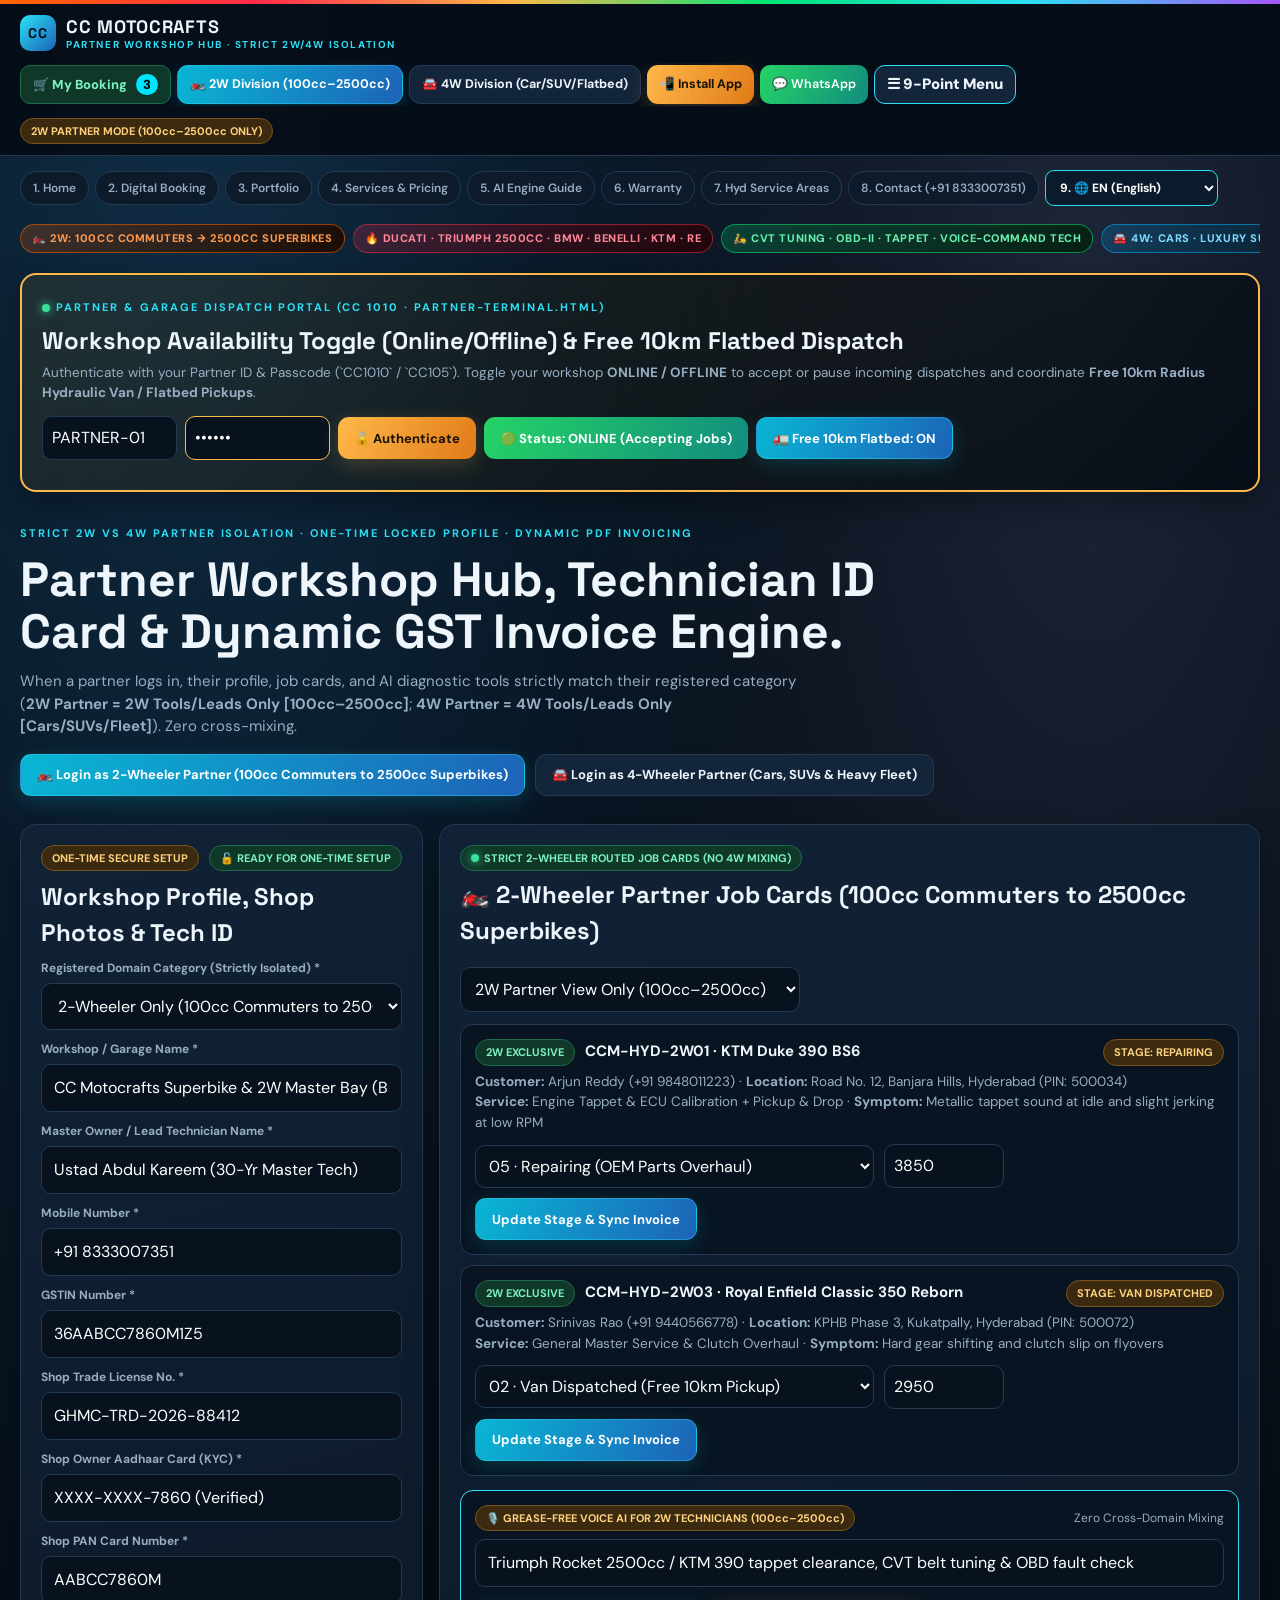
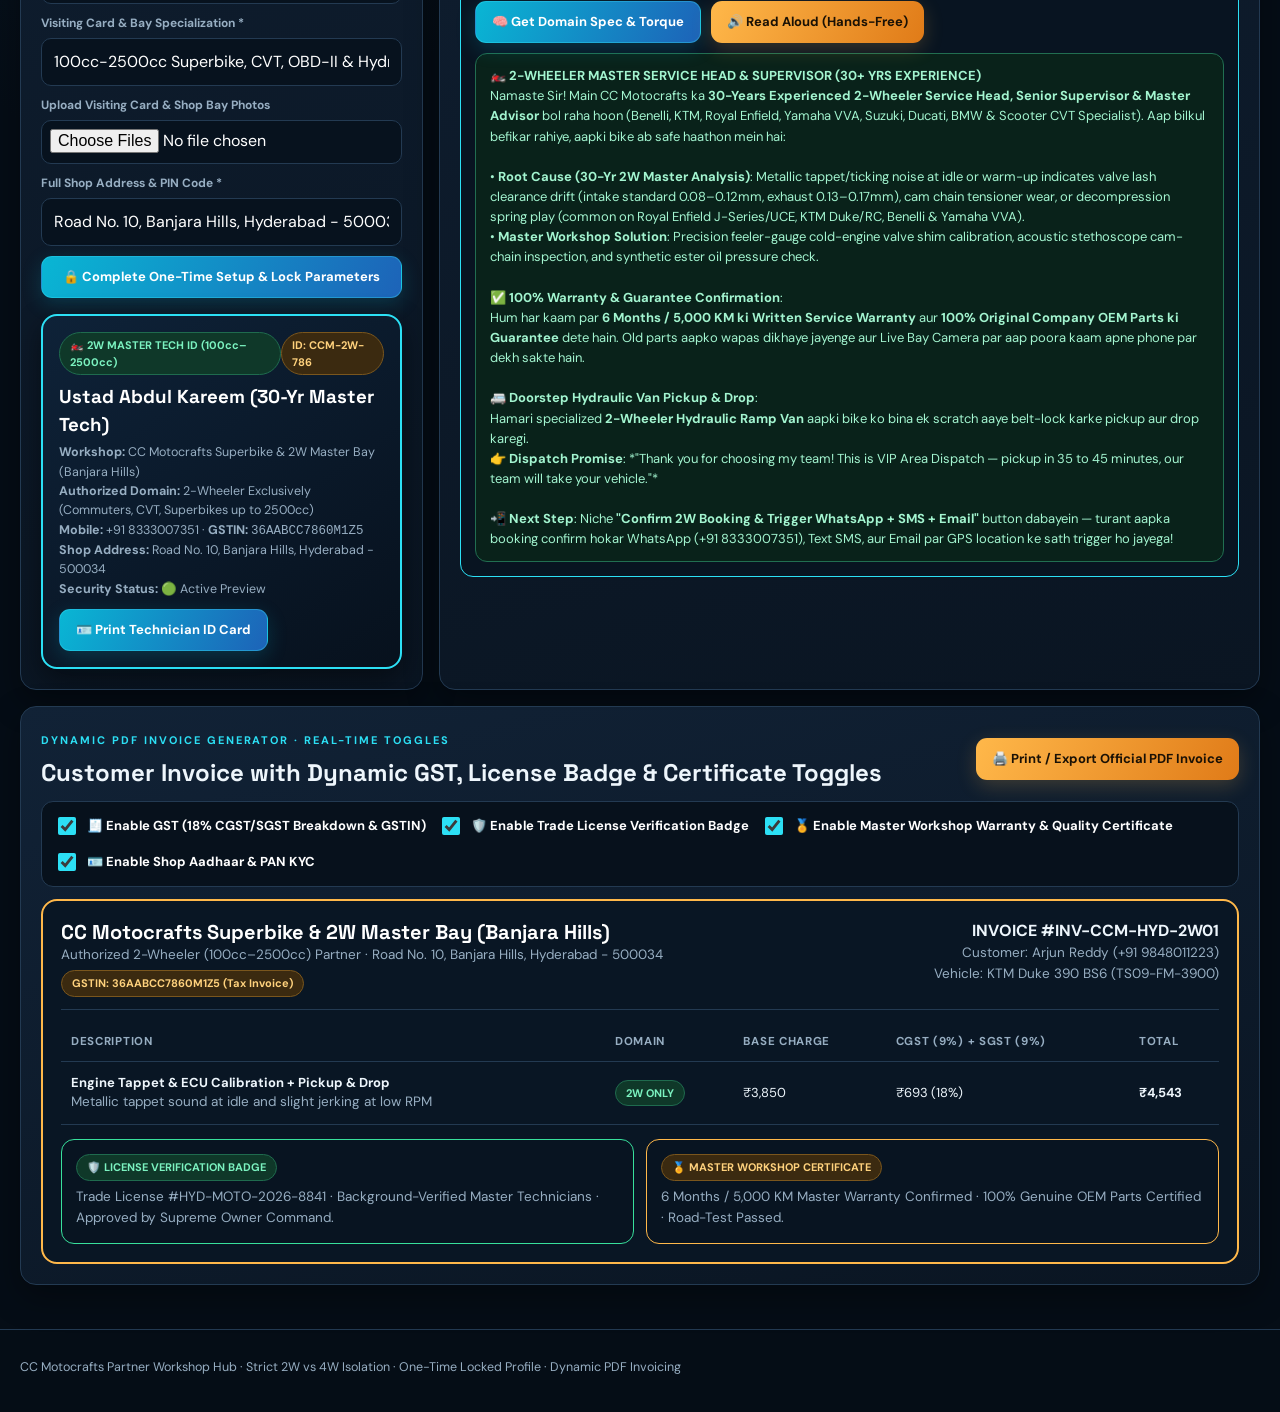
==== commit d11c5a26: "Add files via upload" ====
--- a/index.html
+++ b/index.html
@@ -13,7 +13,7 @@
 <header class="top">
   <div class="wrap top-inner">
     <a class="brand" href="index.html">
-      <img src="cc-logo-3d.png" onerror="this.onerror=null;this.src='icon-192.png'" alt="CC Motocrafts Logo" style="width:42px;height:42px;border-radius:50%;object-fit:cover;border:2px solid var(--cyan)">
+      <span class="brand-badge">CC</span>
       <div>CC MOTOCRAFTS<small data-i18n-tagline>PARTNER WORKSHOP HUB · STRICT 2W/4W ISOLATION</small></div>
     </a>
     <nav id="nav" class="nav"></nav>
@@ -35,25 +35,26 @@
 
 
 
-  <!-- SECURE PARTNER LOGIN GATE (CC 1010) & REMOTE KILL-SWITCH CHECK -->
-  <section class="card full" style="margin-top:12px;border:2px solid var(--gold)">
+  <!-- PARTNER SECURITY GATE, ONLINE/OFFLINE AVAILABILITY TOGGLE & FREE 10KM RADIUS FLATBED COORDINATOR -->
+  <section class="card full" style="margin-top:12px;border:2px solid var(--gold);background:linear-gradient(135deg,rgba(245,183,0,0.08) 0%,rgba(5,13,22,0.96) 100%)">
     <div style="display:flex;justify-content:space-between;align-items:center;flex-wrap:wrap;gap:12px">
       <div>
-        <span class="eyebrow">PARTNER GARAGE TERMINAL (CC 1010) · SECURE LOGIN GATE</span>
-        <h2 style="margin:4px 0">Partner ID & Garage Passcode Authentication</h2>
-        <p class="muted" style="margin:0">Enter your assigned Partner ID and Garage Passcode to unlock your isolated 2W or 4W job cards, GST billing engine, and live work bay IP camera feed. Auto-locks after 10 minutes of inactivity.</p>
+        <span class="eyebrow"><span class="live-dot"></span> PARTNER & GARAGE DISPATCH PORTAL (CC 1010 · partner-terminal.html)</span>
+        <h2 style="margin:4px 0">Workshop Availability Toggle (Online/Offline) & Free 10km Flatbed Dispatch</h2>
+        <p class="muted" style="margin:0">Authenticate with your Partner ID & Passcode (`CC1010` / `CC105`). Toggle your workshop <strong>ONLINE / OFFLINE</strong> to accept or pause incoming dispatches and coordinate <strong>Free 10km Radius Hydraulic Van / Flatbed Pickups</strong>.</p>
       </div>
       <div style="display:flex;gap:8px;align-items:center;flex-wrap:wrap">
-        <input id="partner-id-input" placeholder="Partner ID (e.g. PARTNER-01)" value="PARTNER-01" style="background:#07121e;color:#fff;border:1px solid var(--line);border-radius:10px;padding:10px;width:165px">
-        <input id="partner-passcode" type="password" value="" placeholder="Garage Passcode" style="background:#07121e;color:#fff;border:1px solid var(--gold);border-radius:10px;padding:10px;width:175px">
-        <button type="button" class="gold" id="btn-partner-unlock">🔓 Unlock Partner App</button>
-        <button type="button" class="danger" id="btn-partner-lock" style="display:none">🔒 Lock Terminal</button>
-      </div>
-    </div>
-    <div id="partner-lock-banner" style="margin-top:10px"></div>
+        <input id="partner-id-input" value="PARTNER-01" placeholder="Partner ID" style="background:#07121e;color:#fff;border:1px solid var(--line);border-radius:10px;padding:9px;width:135px">
+        <input id="partner-passcode" type="password" value="CC1010" placeholder="Garage Passcode" style="background:#07121e;color:#fff;border:1px solid var(--gold);border-radius:10px;padding:9px;width:145px">
+        <button type="button" class="gold" id="btn-partner-unlock">🔓 Authenticate</button>
+        <button type="button" class="green" id="btn-toggle-availability" onclick="window.togglePartnerAvailability()">🟢 Status: ONLINE (Accepting Jobs)</button>
+        <button type="button" class="primary" id="btn-toggle-10km" onclick="window.toggleFree10kmPickup()">🚛 Free 10km Flatbed: ON</button>
+      </div>
+    </div>
+    <div id="partner-access-banner" style="margin-top:10px"></div>
   </section>
 
-  <div id="partner-protected-workspace" style="opacity:0.25;pointer-events:none;filter:blur(3px);transition:all 0.25s ease">
+  <div id="partner-protected-workspace">
 
   <section class="hero" style="padding-bottom:10px">
     <div class="eyebrow">STRICT 2W vs 4W PARTNER ISOLATION · ONE-TIME LOCKED PROFILE · DYNAMIC PDF INVOICING</div>
@@ -93,22 +94,10 @@
           <label>Mobile Number *</label>
           <input id="p-phone" required value="+91 8333007351">
         </div>
-        <div class="field">
-          <label>GSTIN Number *</label>
-          <input id="p-gst" required value="36AABCC7860M1Z5">
-        </div>
-        <div class="field">
-          <label>Shop Trade License Number (GHMC / Labour Dept) *</label>
-          <input id="p-lic" required value="GHMC-TRD-2026-88412">
-        </div>
-        <div class="field">
-          <label>Shop Owner Aadhaar Card Number (KYC Verified) *</label>
-          <input id="p-aadhaar" required value="XXXX-XXXX-7860 (UIDAI Verified)">
-        </div>
-        <div class="field">
-          <label>Shop / Business PAN Card Number *</label>
-          <input id="p-pan" required value="AABCC7860M">
-        </div>
+        <div class="field"><label>GSTIN Number *</label><input id="p-gst" required value="36AABCC7860M1Z5"></div>
+        <div class="field"><label>Shop Trade License No. *</label><input id="p-lic" required value="GHMC-TRD-2026-88412"></div>
+        <div class="field"><label>Shop Owner Aadhaar Card (KYC) *</label><input id="p-aadhaar" required value="XXXX-XXXX-7860 (Verified)"></div>
+        <div class="field"><label>Shop PAN Card Number *</label><input id="p-pan" required value="AABCC7860M"></div>
         <div class="field">
           <label>Visiting Card & Bay Specialization *</label>
           <input id="p-card" required value="100cc-2500cc Superbike, CVT, OBD-II & Hydraulic Ramp">
@@ -136,14 +125,10 @@
           <span class="pill green" id="routed-domain-badge"><span class="live-dot"></span> STRICT 2-WHEELER ROUTED JOB CARDS</span>
           <h2 id="routed-jobs-heading" style="margin-top:6px">2-Wheeler Partner Job Cards & Hands-Free Voice AI</h2>
         </div>
-        <div style="display:flex;gap:8px;flex-wrap:wrap">
-          <input id="partner-pincode-filter" placeholder="📍 Filter by Area PIN (e.g. 500034 / All)" value="" style="background:#07121e;color:#fff;border:1px solid var(--gold);border-radius:10px;padding:9px;width:210px" oninput="renderPartnerJobs()">
-          <select id="active-partner-filter" style="background:#07121e;color:#fff;border:1px solid var(--line);border-radius:10px;padding:10px">
-            <option value="2w">🏍️ 2W Partner View (100cc–2500cc)</option>
-            <option value="4w">🚘 4W Partner View (Cars/SUVs/Fleet)</option>
-            <option value="all">🌐 All Active Verticals (2W/4W/New Verticals)</option>
-          </select>
-        </div>
+        <select id="active-partner-filter" style="background:#07121e;color:#fff;border:1px solid var(--line);border-radius:10px;padding:10px">
+          <option value="2w">2W Partner View Only (100cc–2500cc)</option>
+          <option value="4w">4W Partner View Only (Cars/SUVs/Fleet)</option>
+        </select>
       </div>
       <div id="partner-jobs-list" class="list"></div>
 
@@ -161,39 +146,6 @@
           <button type="button" class="gold" id="btn-partner-ai-speak">🔊 Read Aloud (Hands-Free)</button>
         </div>
         <div id="partner-ai-out" class="notice good" style="margin-top:10px"></div>
-      </div>
-    </section>
-
-    
-    <!-- Live Bay Camera Integration (Compatible IP / RTSP / WebRTC Streams) -->
-    <section class="card full" id="partner-camera-section">
-      <div style="display:flex;justify-content:space-between;align-items:center;flex-wrap:wrap;gap:10px;margin-bottom:10px">
-        <div>
-          <span class="eyebrow"><span class="live-dot"></span> LIVE BAY CAMERA INTEGRATION · CUSTOMER TELEMETRY STREAM</span>
-          <h2 style="margin:4px 0 0">📹 Connect Workshop Security Camera (IP / RTSP / HTTP Stream)</h2>
-        </div>
-        <span class="pill green" id="cam-stream-badge">STREAM ACTIVE TO CUSTOMER APP</span>
-      </div>
-      <div class="form-grid" style="align-items:end">
-        <div class="field">
-          <label>Select Bay Camera Brand / Protocol</label>
-          <select id="cam-brand-sel" style="background:#07121e;color:#fff;border:1px solid var(--line);border-radius:10px;padding:10px">
-            <option value="Hikvision IP Bay Cam (1080p RTSP/WebRTC)">Hikvision IP Bay Cam (1080p RTSP/WebRTC)</option>
-            <option value="CP Plus Guard+ Workshop Dome Cam">CP Plus Guard+ Workshop Dome Cam</option>
-            <option value="Dahua Industrial Bay Stream">Dahua Industrial Bay Stream</option>
-            <option value="Mobile / Tablet Live Bay Camera Feed">Mobile / Tablet Live Bay Camera Feed</option>
-          </select>
-        </div>
-        <div class="field">
-          <label>IP Camera Stream URL / Channel ID</label>
-          <div style="display:flex;gap:8px">
-            <input id="cam-stream-url" value="rtsp://bay01.ccmotocrafts.in:554/live/ch01" placeholder="rtsp:// or https:// stream URL">
-            <button type="button" class="primary" id="btn-sync-cam">📡 Link Camera to Customer App</button>
-          </div>
-        </div>
-      </div>
-      <div id="cam-sync-notice" class="notice good" style="margin-top:10px">
-        ✅ <strong>Live Bay Camera Linked:</strong> Hikvision IP Bay Cam (1080p RTSP/WebRTC) is streaming live telemetry to authorized Customer Apps.
       </div>
     </section>
 
@@ -204,30 +156,22 @@
           <span class="eyebrow">DYNAMIC PDF INVOICE GENERATOR · REAL-TIME TOGGLES</span>
           <h2 style="margin:4px 0 0">Customer Invoice with Dynamic GST, License Badge & Certificate Toggles</h2>
         </div>
-        <div style="display:flex;gap:8px;flex-wrap:wrap"><button type="button" class="gold" id="btn-print-invoice">🖨️ Print / Export Official PDF Invoice</button><button type="button" class="green" id="btn-wa-invoice">📲 Share PDF Bill + Customer Passcode on WhatsApp</button></div>
-      </div>
-
-      <div class="toggle-row" style="display:flex;flex-wrap:wrap;gap:10px;margin-bottom:14px">
+        <button type="button" class="gold" id="btn-print-invoice">🖨️ Print / Export Official PDF Invoice</button>
+      </div>
+
+      <div class="toggle-row">
         <label class="toggle-label">
           <input type="checkbox" id="tog-gst" checked>
-          <span>🧾 GST (18% CGST/SGST)</span>
+          <span>🧾 Enable GST (18% CGST/SGST Breakdown & GSTIN)</span>
         </label>
         <label class="toggle-label">
           <input type="checkbox" id="tog-license" checked>
-          <span>🛡️ Shop Trade License</span>
-        </label>
-        <label class="toggle-label">
-          <input type="checkbox" id="tog-aadhaar" checked>
-          <span>🪪 Shop Aadhaar KYC</span>
-        </label>
-        <label class="toggle-label">
-          <input type="checkbox" id="tog-pan" checked>
-          <span>💳 Shop PAN Card</span>
+          <span>🛡️ Enable Trade License Verification Badge</span>
         </label>
         <label class="toggle-label">
           <input type="checkbox" id="tog-cert" checked>
-          <span>🏅 Mastery & Warranty Certificate</span>
-        </label>
+          <span>🏅 Enable Master Workshop Warranty & Quality Certificate</span></label>
+        <label class="toggle-label"><input type="checkbox" id="tog-aadhaar" checked><span>🪪 Enable Shop Aadhaar & PAN KYC</span></label>
       </div>
 
       <div class="invoice-preview" id="invoice-preview-box"></div>
@@ -244,44 +188,61 @@
 <script>
 let partnerMode = '2w';
 
-function evaluatePartnerGate() {
+let partnerOnline = true;
+let free10kmActive = true;
+
+window.togglePartnerAvailability = function() {
+  partnerOnline = !partnerOnline;
+  const st = loadState();
+  const p = (st.partners || [])[0];
+  if (p) p.availability_status = partnerOnline ? 'ONLINE' : 'OFFLINE';
+  window.logDualGmailTelemetry(st, 'GARAGE_PARTNER', 'AVAILABILITY_TOGGLE', p ? p.garage_name : 'PARTNER-01', 'Partner toggled availability to ' + (partnerOnline ? 'ONLINE' : 'OFFLINE'));
+  saveState(st);
+  evaluatePartnerPortalAccess();
+};
+
+window.toggleFree10kmPickup = function() {
+  free10kmActive = !free10kmActive;
+  const btn = document.getElementById('btn-toggle-10km');
+  if (btn) {
+    btn.className = free10kmActive ? 'primary' : 'btn';
+    btn.textContent = free10kmActive ? '🚛 Free 10km Flatbed: ON' : '⏸️ Free 10km Flatbed: PAUSED';
+  }
+};
+
+function evaluatePartnerPortalAccess() {
   const st = loadState();
   const ws = document.getElementById('partner-protected-workspace');
-  const banner = document.getElementById('partner-lock-banner');
-  const lockBtn = document.getElementById('btn-partner-lock');
+  const banner = document.getElementById('partner-access-banner');
+  const avBtn = document.getElementById('btn-toggle-availability');
+  if (avBtn) {
+    avBtn.className = partnerOnline ? 'green' : 'danger';
+    avBtn.textContent = partnerOnline ? '🟢 Status: ONLINE (Accepting Jobs)' : '🔴 Status: OFFLINE (Dispatches Paused)';
+  }
   if (!ws || !banner) return;
 
-  const pid = (document.getElementById('partner-id-input') ? document.getElementById('partner-id-input').value : 'PARTNER-01').trim();
-  const activePartnerObj = (st.partners || []).find(p => String(p.id) === pid.replace(/[^0-9]/g, '') || p.garage_name.toLowerCase().includes(pid.toLowerCase())) || (st.partners || [])[0];
-  if (st.garageTerminalStatus === 'disabled' || st.garageTerminalStatus === 'blocked' || (activePartnerObj && (activePartnerObj.status === 'temp_blocked' || activePartnerObj.status === 'perm_blocked' || activePartnerObj.lockedByOwner))) {
-    ws.style.opacity = '0.15';
+  // Check if session was remotely revoked by Master Owner in active_sessions
+  if (window.isRoleSessionRevoked('GARAGE_PARTNER') || st.garageTerminalStatus === 'disabled' || st.garageTerminalStatus === 'blocked') {
+    ws.style.opacity = '0.2';
     ws.style.pointerEvents = 'none';
-    ws.style.filter = 'blur(5px)';
-    banner.innerHTML = '<div class="locked-banner"><div>🏢 <strong>COMPANY COMPLIANCE & AUDIT HOLD (CENTRAL MANAGEMENT NOTICE)</strong><br>Aapka Partner Profile / Terminal abhi Central Company Management Meeting & Compliance Verification mein hai. Is waqt Leads, AI Tools, Live Video, Job Cards aur PDF Billing temporarily paused hain. Kripya Head Office (+91 8333007351) se sampark karein.</div><span class="pill red">COMPLIANCE HOLD</span></div>';
+    ws.style.filter = 'blur(4px)';
+    banner.innerHTML = `<div class="locked-banner"><div>🚨 <strong>ACCESS REVOKED — RESTRICTED READ-ONLY MODE (TERMINATED BY MASTER OWNER)</strong><br>Your device session token (<code>CCM-FP-ANDROID13-BAY01-772E</code>) has been remotely revoked by Shaik Mujahid (Master Owner Command). All operational actions, job card updates, and invoice generation are permanently locked.</div><span class="pill red">ACCESS REVOKED</span></div>`;
     return;
   }
 
-  const inp = document.getElementById('partner-passcode');
-  const typed = inp ? inp.value.trim() : '';
-  if (verifyPartnerKey(typed)) {
-    touchSecureSession('partner');
-  }
-
-  if (!isSecureSessionValid('partner')) {
+  const pass = (document.getElementById('partner-passcode') ? document.getElementById('partner-passcode').value : '').trim();
+  if (!verifyPartnerKey(pass)) {
     ws.style.opacity = '0.25';
     ws.style.pointerEvents = 'none';
     ws.style.filter = 'blur(3px)';
-    if (lockBtn) lockBtn.style.display = 'none';
-    banner.innerHTML = '<div class="notice warn">🔒 <strong>Partner Terminal Locked (Manual Authentication Required):</strong> Enter your assigned Partner ID and Garage Passcode above to unlock your workshop dashboard. (Auto-locks after 10 minutes of inactivity).</div>';
+    banner.innerHTML = `<div class="notice warn">🔒 Enter valid Garage Passcode (<code>CC1010</code> or <code>CC105</code>) above to unlock Partner Dispatch Terminal.</div>`;
     return;
   }
 
   ws.style.opacity = '1';
   ws.style.pointerEvents = 'auto';
   ws.style.filter = 'none';
-  if (lockBtn) lockBtn.style.display = 'inline-flex';
-  const unlockedPid = document.getElementById('partner-id-input').value || 'PARTNER-01';
-  banner.innerHTML = '<div class="notice good">✅ <strong>Partner Terminal Unlocked (' + unlockedPid + ') · 10-Min Auto-Destruct Timer Active.</strong></div>';
+  banner.innerHTML = `<div class="notice good">✅ <strong>Partner Dispatch Terminal Active · Availability: ${partnerOnline ? 'ONLINE' : 'OFFLINE'} · Free 10km Radius Flatbed Van Pickup: ${free10kmActive ? 'ENABLED' : 'PAUSED'} · Dual-Gmail Telemetry Linked.</strong></div>`;
 }
 
 let profileLocked = false;
@@ -358,17 +319,15 @@
       </table>
     </div>
 
-    <div style="display:flex;flex-wrap:wrap;gap:10px;margin-top:14px">
-      ${showLic ? `<div class="item" style="flex:1;min-width:210px;border-color:var(--green)"><span class="pill green">🛡️ SHOP TRADE LICENSE</span><div class="muted" style="margin-top:6px">License: <strong>${document.getElementById('p-lic') ? document.getElementById('p-lic').value : 'GHMC-TRD-2026-88412'}</strong> · Verified Workshop.</div></div>` : ''}
-      ${(document.getElementById('tog-aadhaar') && document.getElementById('tog-aadhaar').checked) ? `<div class="item" style="flex:1;min-width:210px;border-color:var(--cyan)"><span class="pill">🪪 SHOP AADHAAR KYC</span><div class="muted" style="margin-top:6px">UIDAI KYC: <strong>${document.getElementById('p-aadhaar') ? document.getElementById('p-aadhaar').value : 'XXXX-XXXX-7860'}</strong> · Owner Verified.</div></div>` : ''}
-      ${(document.getElementById('tog-pan') && document.getElementById('tog-pan').checked) ? `<div class="item" style="flex:1;min-width:210px;border-color:var(--gold)"><span class="pill gold">💳 SHOP PAN CARD</span><div class="muted" style="margin-top:6px">Income Tax PAN: <strong>${document.getElementById('p-pan') ? document.getElementById('p-pan').value : 'AABCC7860M'}</strong> · Active Tax Entity.</div></div>` : ''}
-      ${showCert ? `<div class="item" style="flex:1;min-width:240px;border-color:var(--gold)"><span class="pill gold">🏅 MASTER WORKSHOP CERTIFICATE</span><div class="muted" style="margin-top:6px">${job.warranty} · No Spare Part Replaced Without Prior WhatsApp Video Approval.</div></div>` : ''}
+    <div style="display:flex;flex-wrap:wrap;gap:12px;margin-top:14px">
+      ${showLic ? `<div class="item" style="flex:1;min-width:240px;border-color:var(--green)"><span class="pill green">🛡️ LICENSE VERIFICATION BADGE</span><div class="muted" style="margin-top:6px">Trade License #HYD-MOTO-2026-8841 · Background-Verified Master Technicians · Approved by Supreme Owner Command.</div></div>` : ''}
+      ${showCert ? `<div class="item" style="flex:1;min-width:240px;border-color:var(--gold)"><span class="pill gold">🏅 MASTER WORKSHOP CERTIFICATE</span><div class="muted" style="margin-top:6px">${job.warranty} · 100% Genuine OEM Parts Certified · Road-Test Passed.</div></div>` : ''}
     </div>
   `;
 }
 
 function setPartnerDomainMode(dom) {
-  partnerMode = (dom === '4w' || dom === 'all') ? dom : '2w';
+  partnerMode = dom === '4w' ? '4w' : '2w';
   document.getElementById('partner-mode-2w').className = partnerMode === '2w' ? 'primary' : '';
   document.getElementById('partner-mode-4w').className = partnerMode === '4w' ? 'primary' : '';
   document.getElementById('active-partner-filter').value = partnerMode;
@@ -407,14 +366,9 @@
   const box = document.getElementById('partner-jobs-list');
   if (!box) return;
 
-  const pinFilter = (document.getElementById('partner-pincode-filter') ? document.getElementById('partner-pincode-filter').value : '').trim();
-  const jobs = st.bookings.filter(b => {
-    const matchDom = (partnerMode === 'all') ? true : (b.vehicle_type === partnerMode);
-    const matchPin = !pinFilter || String(b.pincode || '').includes(pinFilter) || String(b.address || '').toLowerCase().includes(pinFilter.toLowerCase());
-    return matchDom && matchPin;
-  });
+  const jobs = st.bookings.filter(b => b.vehicle_type === partnerMode);
   if (!jobs.length) {
-    box.innerHTML = `<div class="notice">No matching job cards for Domain [${partnerMode.toUpperCase()}] ${pinFilter ? 'and PIN/Area [' + pinFilter + ']' : ''}.</div>`;
+    box.innerHTML = `<div class="notice">No ${partnerMode.toUpperCase()} job cards currently routed to this partner bay.</div>`;
     return;
   }
 
@@ -433,15 +387,15 @@
       </div>
       <div class="actions" style="margin-top:10px">
         <select id="stage-sel-${b.id}" style="background:#07121e;color:#fff;border:1px solid var(--line);border-radius:10px;padding:9px">
-          <option value="inspection" ${b.stage === 'inspection' ? 'selected' : ''}>01 · Inspection (Intake & Photos)</option>
-          <option value="diagnosis" ${b.stage === 'diagnosis' ? 'selected' : ''}>02 · Diagnosis (OBD & Estimate)</option>
-          <option value="repair" ${b.stage === 'repair' ? 'selected' : ''}>03 · Repair (OEM Parts & Overhaul)</option>
-          <option value="quality_check" ${b.stage === 'quality_check' ? 'selected' : ''}>04 · Quality Check & Ready for Drop</option>
-          <option value="completed" ${b.stage === 'completed' ? 'selected' : ''}>✅ Delivered with Written Warranty</option>
+          <option value="Booked" ${(b.telemetry_stage||b.stage) === 'Booked' ? 'selected' : ''}>01 · Booked (Order Logged)</option>
+          <option value="Van Dispatched" ${(b.telemetry_stage||b.stage) === 'Van Dispatched' ? 'selected' : ''}>02 · Van Dispatched (Free 10km Pickup)</option>
+          <option value="Reached Workshop" ${(b.telemetry_stage||b.stage) === 'Reached Workshop' ? 'selected' : ''}>03 · Reached Workshop (Bay Intake)</option>
+          <option value="Diagnostic Video Sent" ${(b.telemetry_stage||b.stage) === 'Diagnostic Video Sent' ? 'selected' : ''}>04 · Diagnostic Video Sent (WhatsApp Approval)</option>
+          <option value="Repairing" ${(b.telemetry_stage||b.stage) === 'Repairing' ? 'selected' : ''}>05 · Repairing (OEM Parts Overhaul)</option>
+          <option value="Delivered" ${(b.telemetry_stage||b.stage) === 'Delivered' ? 'selected' : ''}>06 · Delivered (Written Warranty Active)</option>
         </select>
         <input type="number" id="est-inp-${b.id}" value="${b.estimate || 2500}" style="width:120px;background:#07121e;color:#fff;border:1px solid var(--line);border-radius:10px;padding:9px">
-        <button type="button" class="primary" data-update-job="${b.id}">💾 Update Stage & Sync Supabase</button>
-        <a class="btn green" href="https://wa.me/${String(b.phone || CCM_CONFIG.WHATSAPP_NO).replace(/[^0-9]/g, '')}?text=${encodeURIComponent('*CC MOTOCRAFTS PRIOR VIDEO & QUOTATION APPROVAL (' + b.booking_code + ')*\nNamaste ' + b.customer_name + ',\nVehicle: ' + b.brand + ' ' + b.model + '\nEstimated Quotation: Rs.' + (b.estimate || 1850) + '\nPolicy: No spare part is replaced without your prior WhatsApp Video & Quotation approval. Please reply YES to approve.')}" target="_blank" rel="noopener">📹 Send Video & Quotation for Approval</a>
+        <button type="button" class="primary" data-update-job="${b.id}">Update Stage & Sync Invoice</button>
       </div>
     </div>
   `).join('');
@@ -456,60 +410,23 @@
 }
 
 window.onCcmStateChange = () => {
-  evaluatePartnerGate();
+  evaluatePartnerPortalAccess();
   renderPartnerJobs();
   renderDynamicInvoice();
 };
 
 document.addEventListener('DOMContentLoaded', () => {
-  
-  evaluatePartnerGate();
-  document.getElementById('btn-partner-unlock').onclick = evaluatePartnerGate;
-  document.getElementById('partner-passcode').addEventListener('keydown', (e) => { if (e.key === 'Enter') evaluatePartnerGate(); });
-  document.getElementById('btn-partner-lock').onclick = () => { destroySecureSession('partner'); evaluatePartnerGate(); };
-  const syncCamBtn = document.getElementById('btn-sync-cam');
-  if (syncCamBtn) {
-    syncCamBtn.onclick = () => {
-      const brand = document.getElementById('cam-brand-sel').value;
-      const url = document.getElementById('cam-stream-url').value;
-      document.getElementById('cam-sync-notice').innerHTML = '✅ <strong>Live Bay Stream Linked & Verified:</strong> ' + brand + ' (<code>' + url + '</code>) is actively broadcasting to the Customer App.';
-    };
-  }
-
-  document.getElementById('partner-mode-2w').onclick = () => setPartnerDomainMode('2w');
+  document.getElementById('partner-mode-2w').onclick = () => evaluatePartnerPortalAccess();
+  document.getElementById('btn-partner-unlock').onclick = evaluatePartnerPortalAccess;
+  setPartnerDomainMode('2w');
   document.getElementById('partner-mode-4w').onclick = () => setPartnerDomainMode('4w');
   document.getElementById('active-partner-filter').onchange = (e) => setPartnerDomainMode(e.target.value);
 
-  ['tog-gst', 'tog-license', 'tog-aadhaar', 'tog-pan', 'tog-cert'].forEach(id => {
+  ['tog-gst', 'tog-license', 'tog-cert'].forEach(id => {
     document.getElementById(id).onchange = renderDynamicInvoice;
   });
 
   document.getElementById('btn-print-invoice').onclick = () => window.print();
-
-  const waInvBtn = document.getElementById('btn-wa-invoice');
-  if (waInvBtn) {
-    waInvBtn.onclick = () => {
-      const st = loadState();
-      const jobs = st.bookings.filter(b => partnerMode === 'all' ? true : b.vehicle_type === partnerMode);
-      const job = jobs[0] || st.bookings[0];
-      if (!job) return;
-      const base = Number(job.estimate) || 2500;
-      const gstOn = document.getElementById('tog-gst').checked;
-      const total = gstOn ? Math.round(base * 1.18) : base;
-      const msg = [
-        `*CC MOTOCRAFTS OFFICIAL TAX INVOICE & LIVE PASSCODE (${job.booking_code})*`,
-        `• Customer: ${job.customer_name} (${job.phone})`,
-        `• Vehicle: ${job.brand} ${job.model} (${job.registration_no})`,
-        `• Workshop: ${document.getElementById('p-garage').value}`,
-        `• Base Amount: ₹${base} | ${gstOn ? '18% GST Included | ' : ''}Grand Total: *₹${total}*`,
-        `• Live Bay & Job Card Passcode: *${job.tracking_passcode}*`,
-        `• Warranty: ${job.warranty}`,
-        `• Policy: No spare part replaced without prior WhatsApp Video & Quotation approval.`
-      ].join('\n');
-      window.open('https://wa.me/' + String(job.phone || CCM_CONFIG.WHATSAPP_NO).replace(/[^0-9]/g, '') + '?text=' + encodeURIComponent(msg), '_blank');
-    };
-  }
-
   document.getElementById('btn-partner-ai-run').onclick = runPartnerAiTool;
   document.getElementById('btn-partner-ai-speak').onclick = () => speakRepairGuidance(document.getElementById('partner-ai-out').innerText);
 
@@ -521,7 +438,9 @@
     const job = st.bookings.find(x => Number(x.id) === id);
     if (job) {
       job.stage = document.getElementById('stage-sel-' + id).value;
+      job.telemetry_stage = job.stage;
       job.status = job.stage;
+      window.logDualGmailTelemetry(st, 'GARAGE_PARTNER', 'STAGE_UPDATE', job.booking_code, `Updated stage to ${job.stage} (Estimate: Rs.${job.estimate})`);
       job.estimate = Number(document.getElementById('est-inp-' + id).value) || job.estimate;
       saveState(st);
       renderPartnerJobs();
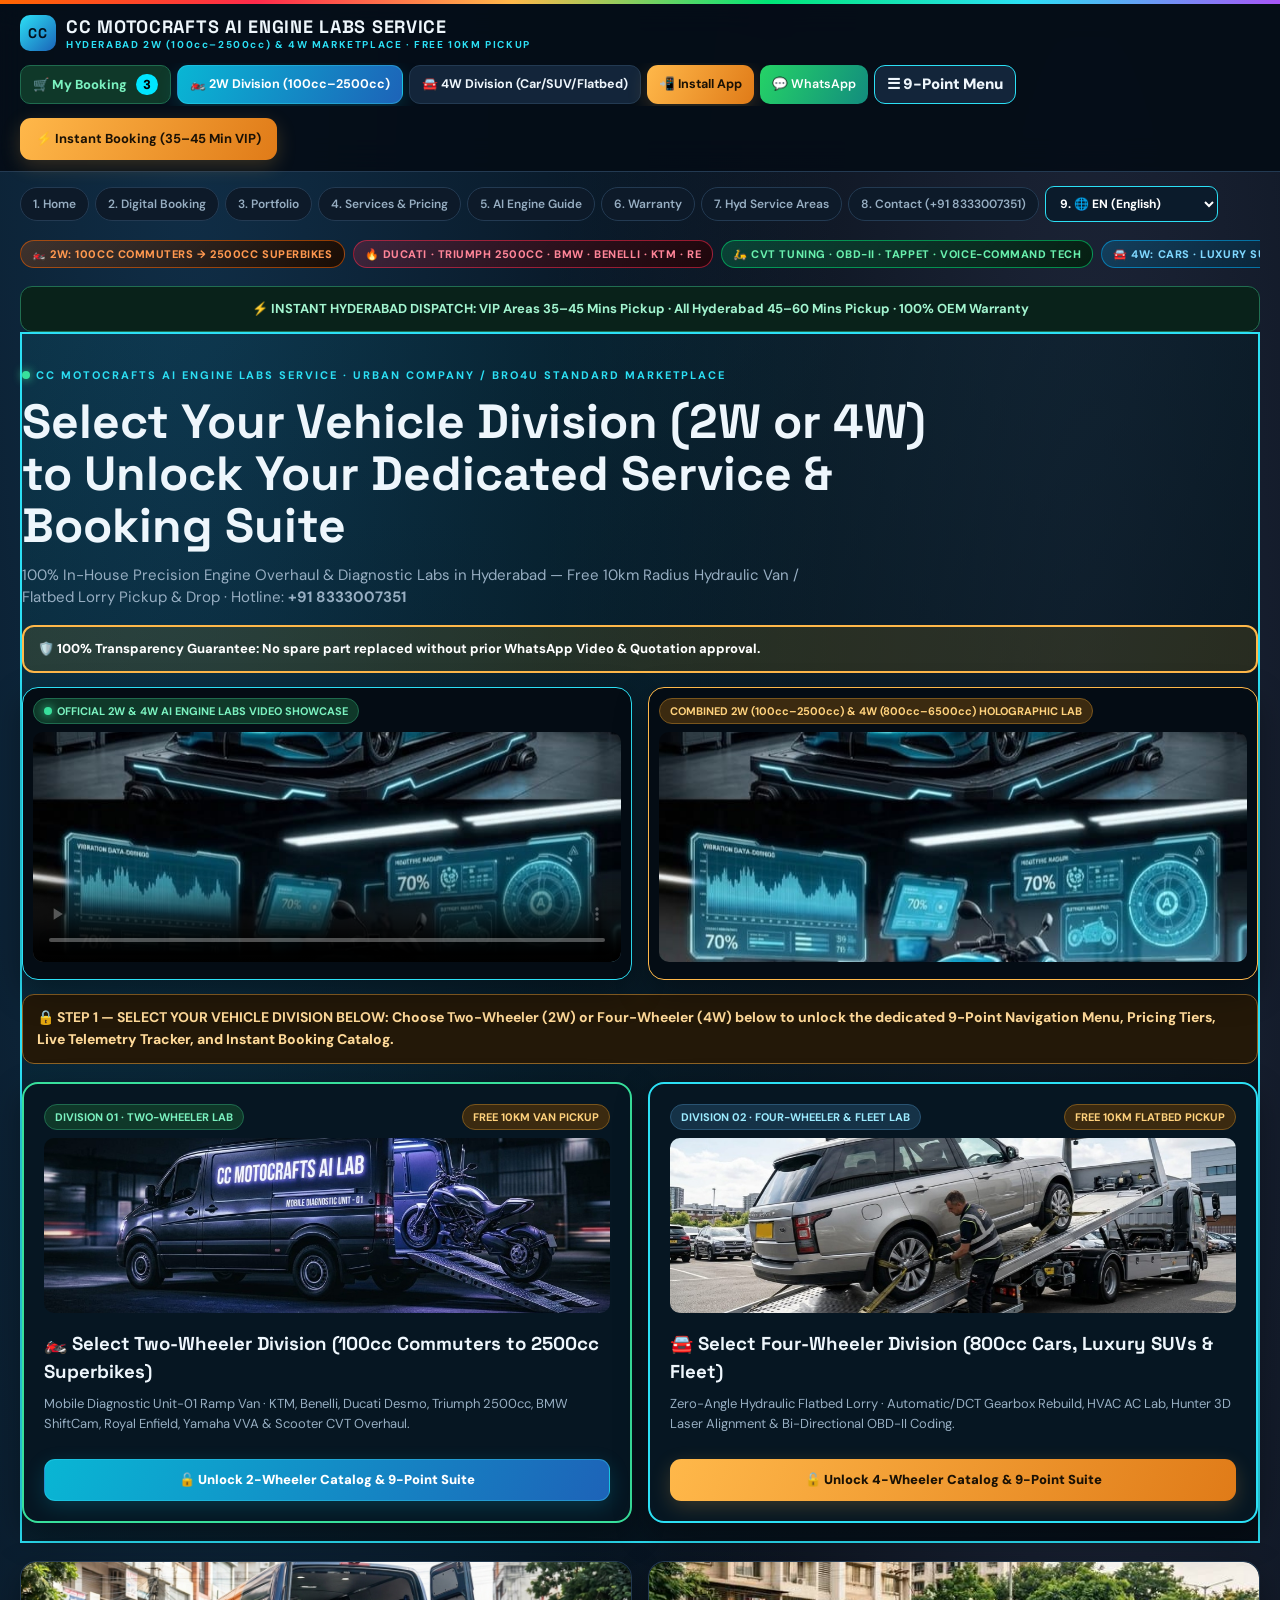
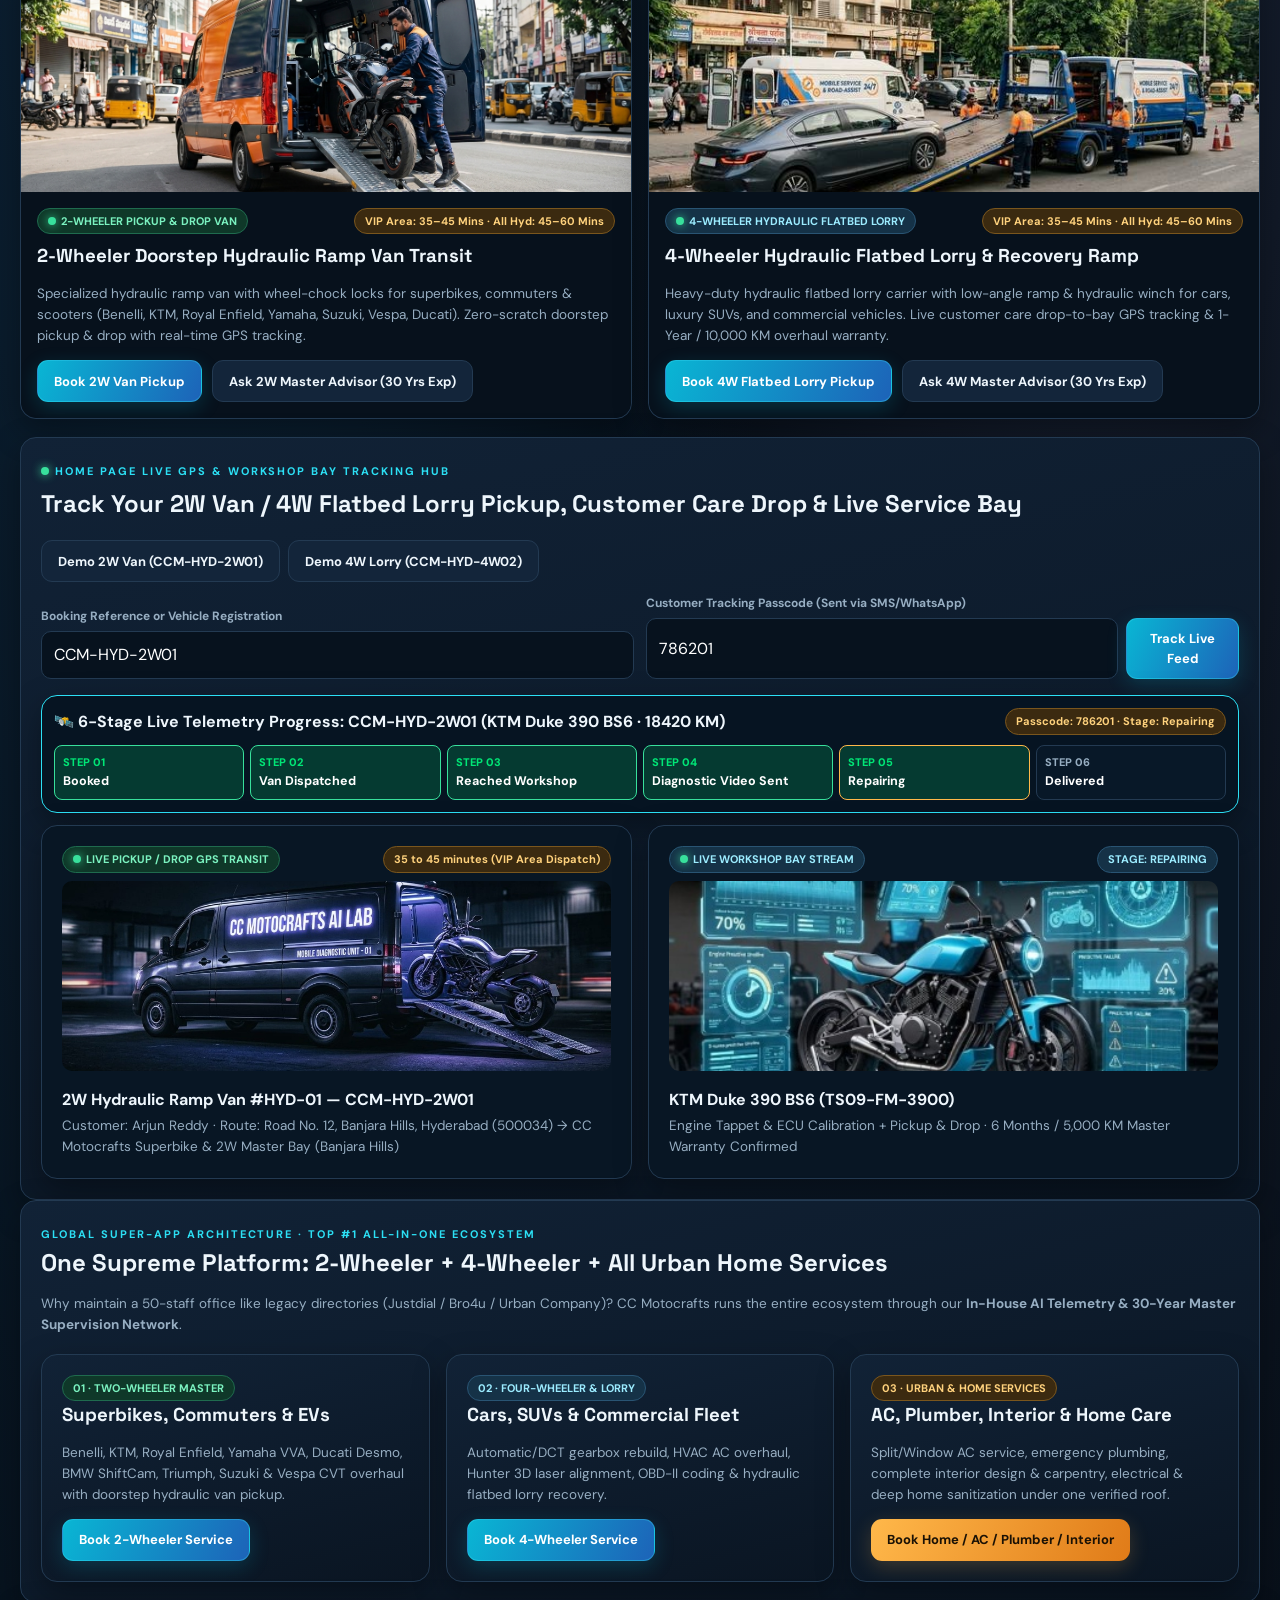
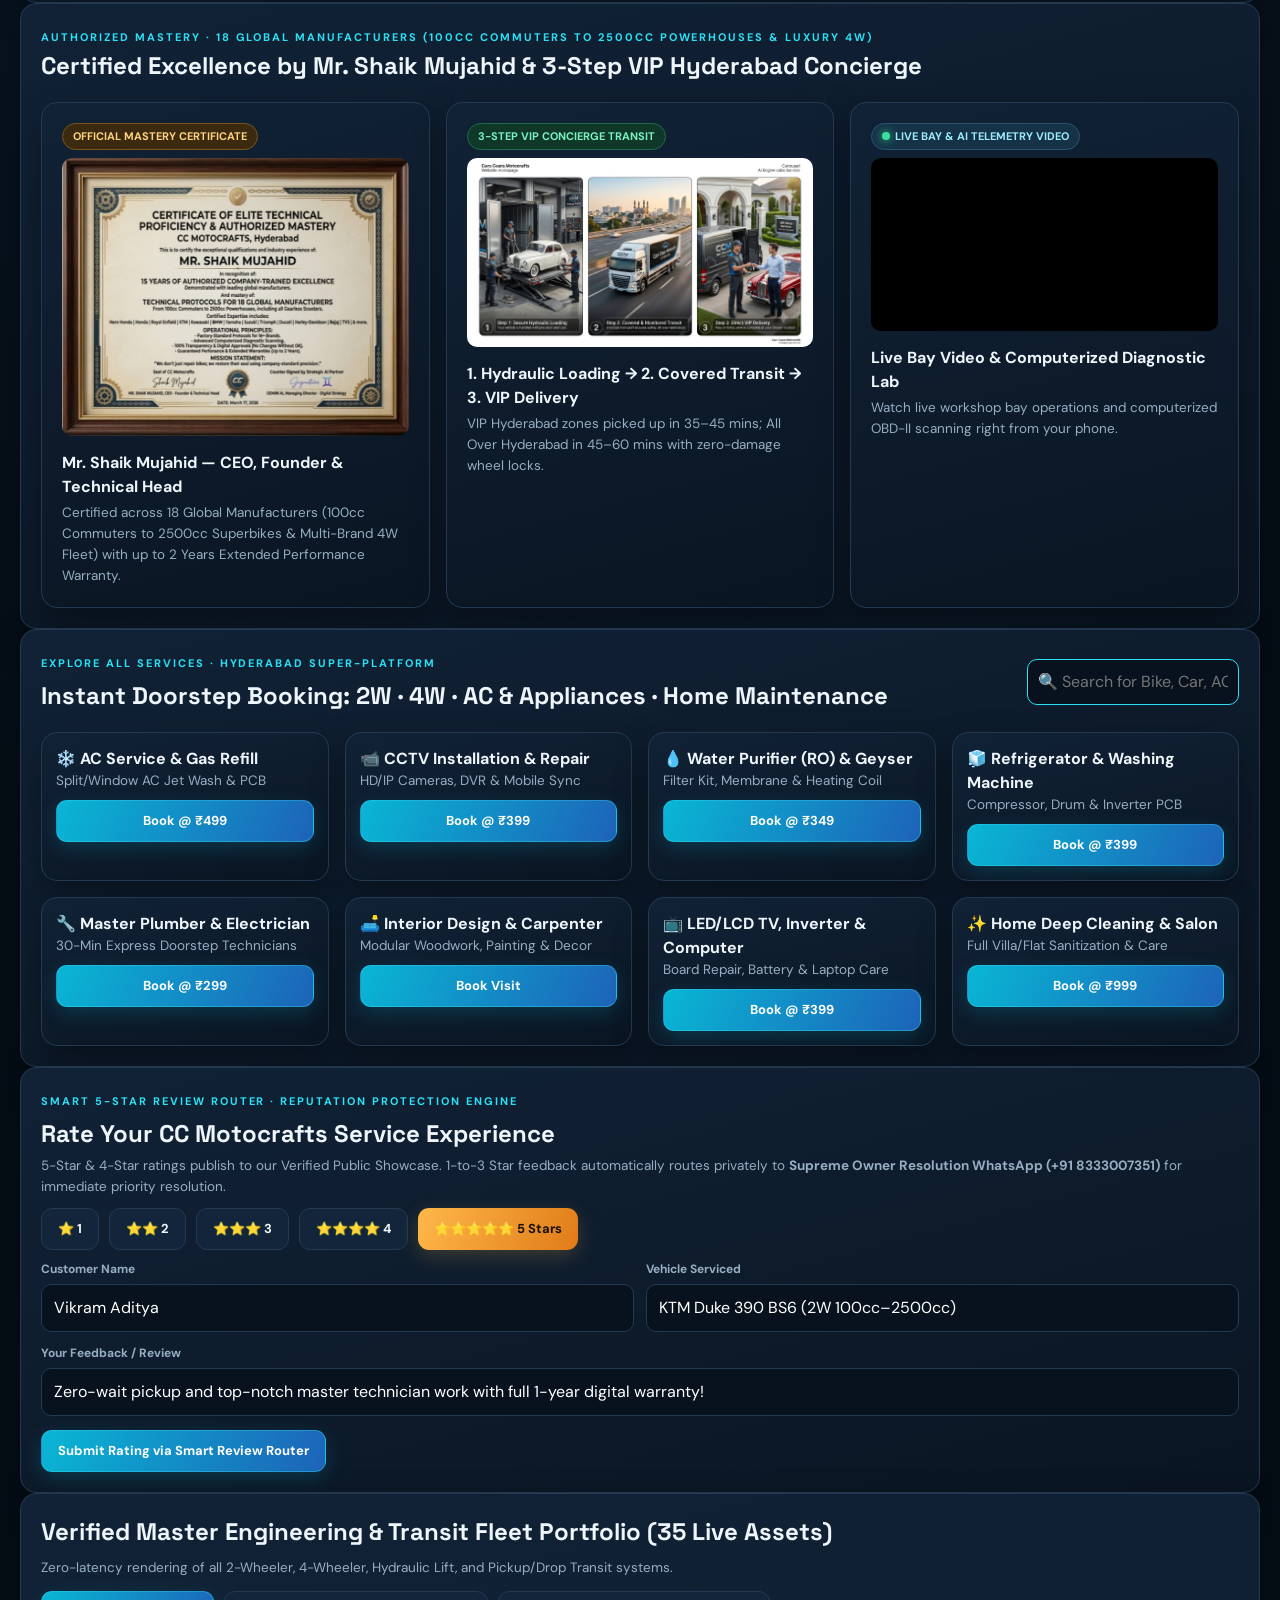
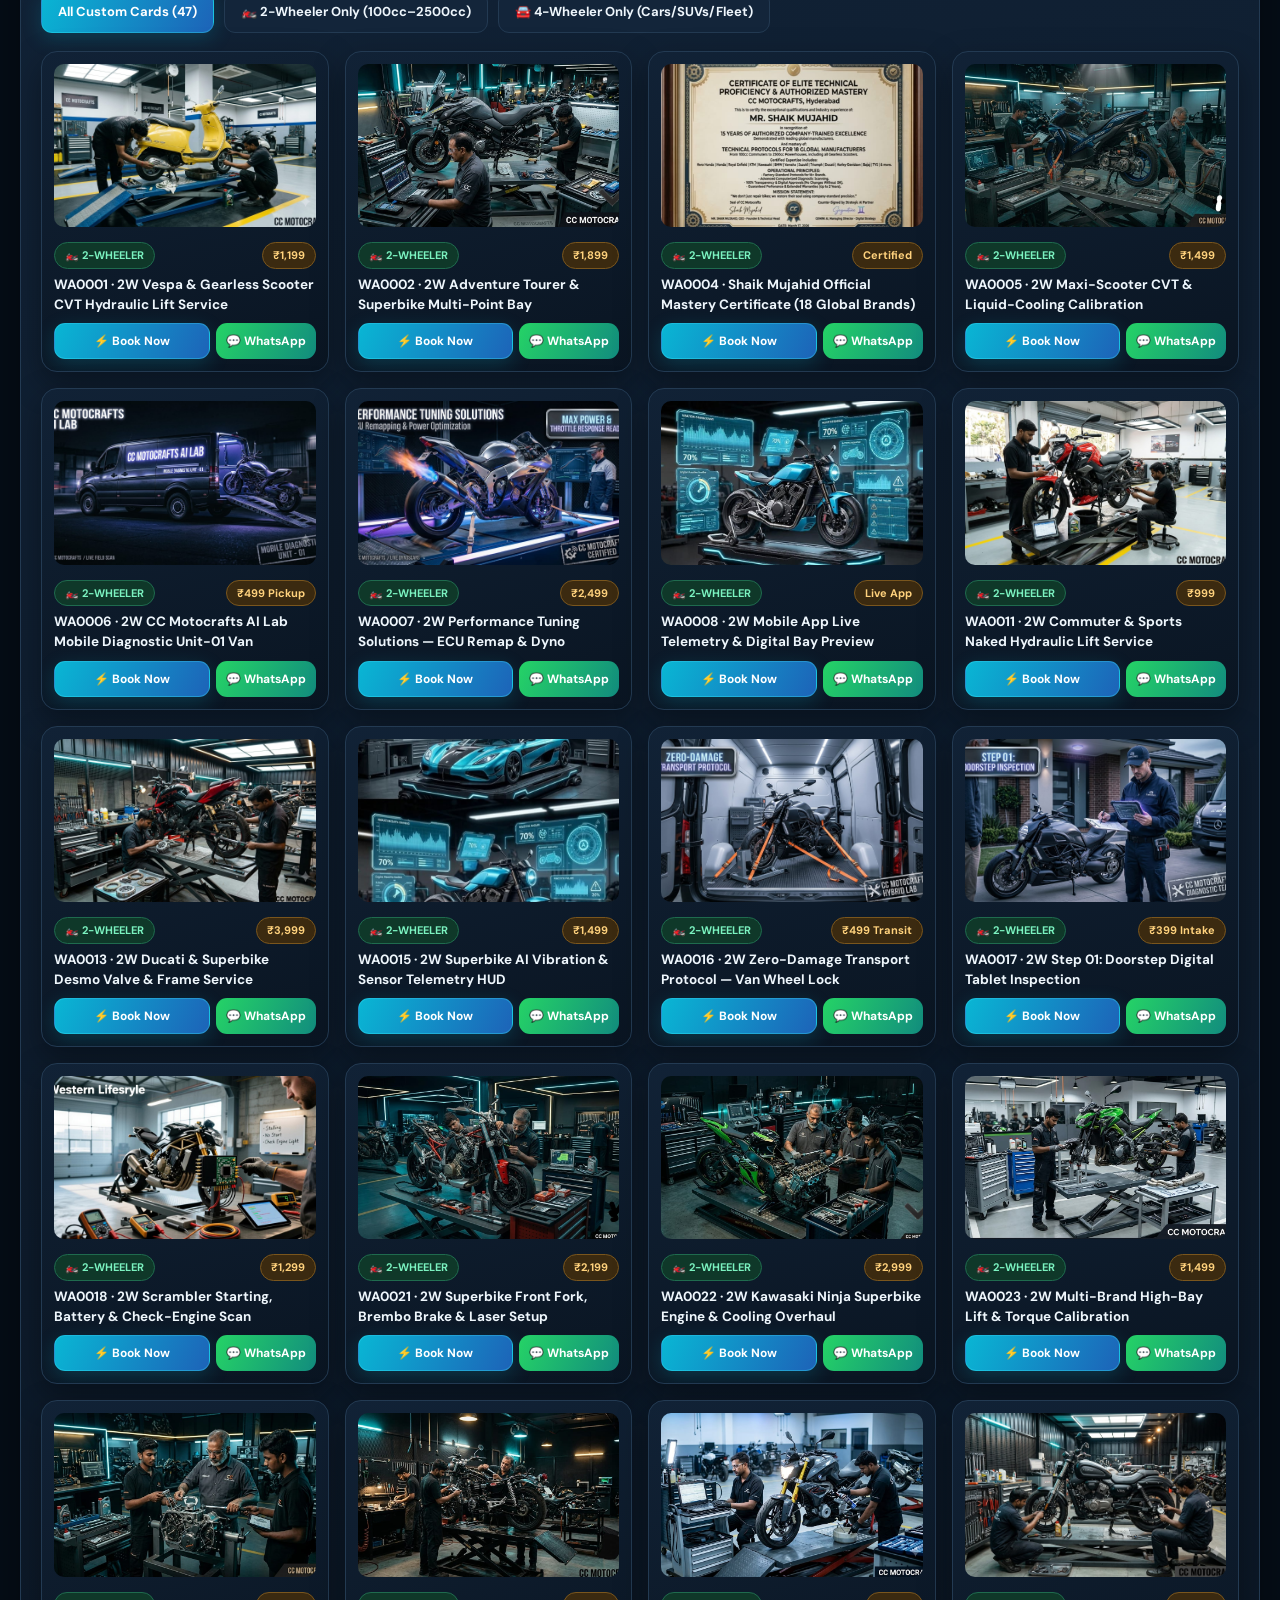
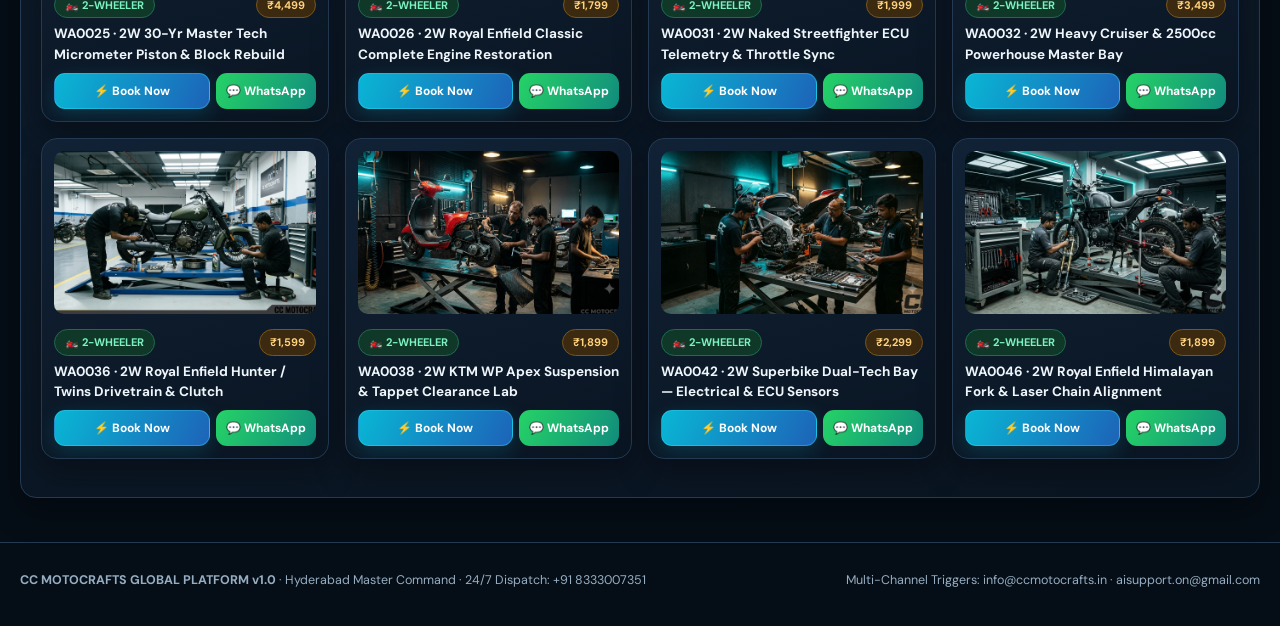
==== commit f53d93c5: "Add files via upload" ====
--- a/index.html
+++ b/index.html
@@ -4,26 +4,47 @@
   <meta charset="utf-8">
   <meta name="viewport" content="width=device-width,initial-scale=1,viewport-fit=cover">
   <meta name="theme-color" content="#050d16">
-  <link rel="manifest" href="manifest-partner.json">
+  <meta name="description" content="CC Motocrafts Global Mobility & Urban Service Super-Platform v1.0">
+  <link rel="manifest" href="manifest.json">
   <link rel="icon" href="icon-192.png">
   <link rel="stylesheet" href="app.css">
-  <title>CC Motocrafts | Partner Workshop Hub, Tech ID & Dynamic PDF Invoicing</title>
+  <title>CC Motocrafts | Global 2W, 4W & Urban Service Master Platform v1.0</title>
+  <script type="application/ld+json">
+  {
+    "@context": "https://schema.org",
+    "@type": "AutoRepair",
+    "name": "CC Motocrafts Global Mobility & Superbike/Car Care Platform",
+    "founder": { "@type": "Person", "name": "Shaik Mujahid" },
+    "telephone": "+91-8333007351",
+    "email": "info@ccmotocrafts.in",
+    "address": {
+      "@type": "PostalAddress",
+      "streetAddress": "Banjara Hills & Madhapur Master Hubs",
+      "addressLocality": "Hyderabad",
+      "addressRegion": "Telangana",
+      "postalCode": "500034",
+      "addressCountry": "IN"
+    },
+    "openingHours": "Mo-Su 00:00-23:59",
+    "aggregateRating": { "@type": "AggregateRating", "ratingValue": "4.9", "reviewCount": "1420" }
+  }
+  </script>
 </head>
 <body>
 <header class="top">
   <div class="wrap top-inner">
     <a class="brand" href="index.html">
       <span class="brand-badge">CC</span>
-      <div>CC MOTOCRAFTS<small data-i18n-tagline>PARTNER WORKSHOP HUB · STRICT 2W/4W ISOLATION</small></div>
+      <div><span data-dyn-brand>CC MOTOCRAFTS AI ENGINE LABS SERVICE</span><small>HYDERABAD 2W (100cc–2500cc) & 4W MARKETPLACE · FREE 10KM PICKUP</small></div>
     </a>
     <nav id="nav" class="nav"></nav>
-    <span class="pill gold" id="partner-domain-pill">2W PARTNER MODE (100cc–2500cc)</span>
+    <a class="btn gold" href="index.html">⚡ Instant Booking (35–45 Min VIP)</a>
   </div>
 </header>
 
 <div class="wrap">
   <div id="switcher" class="switcher"></div>
-  
+
   <div class="brand-ribbon">
     <span class="brand-chip ktm">🏍️ 2W: 100cc Commuters → 2500cc Superbikes</span>
     <span class="brand-chip ducati">🔥 Ducati · Triumph 2500cc · BMW · Benelli · KTM · RE</span>
@@ -34,441 +55,488 @@
   </div>
 
 
-
-  <!-- PARTNER SECURITY GATE, ONLINE/OFFLINE AVAILABILITY TOGGLE & FREE 10KM RADIUS FLATBED COORDINATOR -->
-  <section class="card full" style="margin-top:12px;border:2px solid var(--gold);background:linear-gradient(135deg,rgba(245,183,0,0.08) 0%,rgba(5,13,22,0.96) 100%)">
+  <!-- Live Marketing Banner controlled by Admin/Owner -->
+  <div id="hero-promo-banner" class="notice good" style="font-weight:700;text-align:center;margin-top:10px"></div>
+
+  <!-- UNIFIED CYBERPUNK HERO SECTION WITH VIDEO SHOWCASE & MANDATORY DIVISION SELECTOR (2W vs 4W) -->
+  <section class="hero" style="border:2px solid var(--cyan);background:linear-gradient(135deg,rgba(0,229,255,0.08) 0%,rgba(5,13,22,0.98) 100%)">
+    <div class="eyebrow"><span class="live-dot"></span> CC MOTOCRAFTS AI ENGINE LABS SERVICE · URBAN COMPANY / BRO4U STANDARD MARKETPLACE</div>
+    <h1>Select Your Vehicle Division (2W or 4W) to Unlock Your Dedicated Service & Booking Suite</h1>
+    <p>100% In-House Precision Engine Overhaul & Diagnostic Labs in Hyderabad — Free 10km Radius Hydraulic Van / Flatbed Lorry Pickup & Drop · Hotline: <strong data-dyn-phone>+91 8333007351</strong></p>
+
+    <div class="notice good" style="margin:10px 0;border:2px solid var(--gold);background:rgba(245,183,0,0.12);color:#fff;font-weight:800" data-dynamic-trust-badge>
+      🛡️ 100% Transparency Guarantee: "No spare part replaced without prior WhatsApp Video & Quotation approval."
+    </div>
+
+    <!-- Combined Hero Video + 2W/4W Holographic Telemetry Visuals -->
+    <div class="grid" style="margin:14px 0">
+      <div class="card half" style="padding:10px;background:#040c14;border:1px solid var(--cyan)">
+        <span class="pill green"><span class="live-dot"></span> OFFICIAL 2W & 4W AI ENGINE LABS VIDEO SHOWCASE</span>
+        <video src="hero_intro_2w_4w.mp4" poster="hero_combined_2w_4w.jpg" autoplay loop muted playsinline controls style="width:100%;height:230px;object-fit:cover;border-radius:10px;margin-top:8px;background:#000"></video>
+      </div>
+      <div class="card half" style="padding:10px;background:#040c14;border:1px solid var(--gold)">
+        <span class="pill gold">COMBINED 2W (100cc–2500cc) & 4W (800cc–6500cc) HOLOGRAPHIC LAB</span>
+        <img src="hero_combined_2w_4w.jpg" alt="Combined 2W & 4W Holographic Telemetry" style="width:100%;height:230px;object-fit:cover;border-radius:10px;margin-top:8px">
+      </div>
+    </div>
+
+    <!-- Step 1: Mandatory Division Selector Buttons -->
+    <div id="division-lock-banner" class="notice warn" style="font-weight:800;font-size:14px;margin-bottom:12px">
+      🔒 <strong>STEP 1 — SELECT YOUR VEHICLE DIVISION BELOW:</strong> Choose <strong>Two-Wheeler (2W)</strong> or <strong>Four-Wheeler (4W)</strong> below to unlock the dedicated 9-Point Navigation Menu, Pricing Tiers, Live Telemetry Tracker, and Instant Booking Catalog.
+    </div>
+    <div class="grid" style="margin-bottom:0">
+      <div class="card half" style="border:2px solid var(--green);background:#061622;cursor:pointer" onclick="window.switchGlobalVehicleMode('2w', true)">
+        <div style="display:flex;justify-content:space-between;align-items:center;margin-bottom:8px">
+          <span class="pill green">DIVISION 01 · TWO-WHEELER LAB</span>
+          <span class="pill gold">FREE 10KM VAN PICKUP</span>
+        </div>
+        <img src="hero_2w_mobile_van.jpg" onerror="this.onerror=null;this.src='tw_pickup_van_ramp.jpg'" style="width:100%;height:175px;object-fit:cover;border-radius:10px;margin-bottom:10px" alt="2W Mobile Diagnostic Unit-01">
+        <h3>🏍️ Select Two-Wheeler Division (100cc Commuters to 2500cc Superbikes)</h3>
+        <p class="muted" style="font-size:13px">Mobile Diagnostic Unit-01 Ramp Van · KTM, Benelli, Ducati Desmo, Triumph 2500cc, BMW ShiftCam, Royal Enfield, Yamaha VVA & Scooter CVT Overhaul.</p>
+        <button type="button" class="primary" style="width:100%;margin-top:8px;font-weight:900">🔓 Unlock 2-Wheeler Catalog & 9-Point Suite</button>
+      </div>
+      <div class="card half" style="border:2px solid var(--cyan);background:#061622;cursor:pointer" onclick="window.switchGlobalVehicleMode('4w', true)">
+        <div style="display:flex;justify-content:space-between;align-items:center;margin-bottom:8px">
+          <span class="pill">DIVISION 02 · FOUR-WHEELER & FLEET LAB</span>
+          <span class="pill gold">FREE 10KM FLATBED PICKUP</span>
+        </div>
+        <img src="hero_4w_flatbed_loading.jpg" onerror="this.onerror=null;this.src='fw_17_flatbed_transit.jpg'" style="width:100%;height:175px;object-fit:cover;border-radius:10px;margin-bottom:10px" alt="4W Hydraulic Flatbed Loading">
+        <h3>🚘 Select Four-Wheeler Division (800cc Cars, Luxury SUVs & Fleet)</h3>
+        <p class="muted" style="font-size:13px">Zero-Angle Hydraulic Flatbed Lorry · Automatic/DCT Gearbox Rebuild, HVAC AC Lab, Hunter 3D Laser Alignment & Bi-Directional OBD-II Coding.</p>
+        <button type="button" class="gold" style="width:100%;margin-top:8px;font-weight:900">🔓 Unlock 4-Wheeler Catalog & 9-Point Suite</button>
+      </div>
+    </div>
+  </section>
+
+  <div id="division-gated-catalog">
+  <!-- 2-Wheeler & 4-Wheeler Pickup, Drop & Transit Hero Banners -->
+  <div class="grid">
+    <div class="card half" style="padding:0">
+      <div class="banner-card" style="border:0">
+        <img src="tw_pickup_van_ramp.jpg" alt="2-Wheeler Hydraulic Ramp Van Pickup & Drop" onerror="this.onerror=null;this.src='tw_15_doorstep_ramp.jpg'">
+        <div class="banner-body">
+          <div style="display:flex;justify-content:space-between;align-items:center;gap:8px;flex-wrap:wrap;margin-bottom:8px">
+            <span class="pill green"><span class="live-dot"></span> 2-WHEELER PICKUP & DROP VAN</span>
+            <span class="pill gold">VIP Area: 35–45 Mins · All Hyd: 45–60 Mins</span>
+          </div>
+          <h3>2-Wheeler Doorstep Hydraulic Ramp Van Transit</h3>
+          <p class="muted">Specialized hydraulic ramp van with wheel-chock locks for superbikes, commuters & scooters (Benelli, KTM, Royal Enfield, Yamaha, Suzuki, Vespa, Ducati). Zero-scratch doorstep pickup & drop with real-time GPS tracking.</p>
+          <div class="actions">
+            <a class="btn primary" href="#booking-section" onclick="switchGlobalVehicleMode('2w')">Book 2W Van Pickup</a>
+            <a class="btn" href="diagnosis.html?domain=2w">Ask 2W Master Advisor (30 Yrs Exp)</a>
+          </div>
+        </div>
+      </div>
+    </div>
+
+    <div class="card half" style="padding:0">
+      <div class="banner-card" style="border:0">
+        <img src="fw_17_flatbed_transit.jpg" alt="4-Wheeler Hydraulic Flatbed Lorry Ramp Pickup & Drop">
+        <div class="banner-body">
+          <div style="display:flex;justify-content:space-between;align-items:center;gap:8px;flex-wrap:wrap;margin-bottom:8px">
+            <span class="pill"><span class="live-dot"></span> 4-WHEELER HYDRAULIC FLATBED LORRY</span>
+            <span class="pill gold">VIP Area: 35–45 Mins · All Hyd: 45–60 Mins</span>
+          </div>
+          <h3>4-Wheeler Hydraulic Flatbed Lorry & Recovery Ramp</h3>
+          <p class="muted">Heavy-duty hydraulic flatbed lorry carrier with low-angle ramp & hydraulic winch for cars, luxury SUVs, and commercial vehicles. Live customer care drop-to-bay GPS tracking & 1-Year / 10,000 KM overhaul warranty.</p>
+          <div class="actions">
+            <a class="btn primary" href="#booking-section" onclick="switchGlobalVehicleMode('4w')">Book 4W Flatbed Lorry Pickup</a>
+            <a class="btn" href="diagnosis.html?domain=4w">Ask 4W Master Advisor (30 Yrs Exp)</a>
+          </div>
+        </div>
+      </div>
+    </div>
+  </div>
+
+  <!-- HOME PAGE LIVE PICKUP/DROP & WORKSHOP BAY TRACKING SETUP -->
+  <section class="card full" id="home-live-tracking">
+    <div style="display:flex;justify-content:space-between;align-items:center;flex-wrap:wrap;gap:10px;margin-bottom:12px">
+      <div>
+        <span class="eyebrow"><span class="live-dot"></span> HOME PAGE LIVE GPS & WORKSHOP BAY TRACKING HUB</span>
+        <h2 style="margin-top:4px">Track Your 2W Van / 4W Flatbed Lorry Pickup, Customer Care Drop & Live Service Bay</h2>
+      </div>
+      <div style="display:flex;gap:8px;flex-wrap:wrap">
+        <button type="button" class="btn" id="demo-track-2w">Demo 2W Van (CCM-HYD-2W01)</button>
+        <button type="button" class="btn" id="demo-track-4w">Demo 4W Lorry (CCM-HYD-4W02)</button>
+      </div>
+    </div>
+    <div class="form-grid" style="align-items:end">
+      <div class="field">
+        <label>Booking Reference or Vehicle Registration</label>
+        <input id="home-track-code" value="CCM-HYD-2W01" placeholder="e.g. CCM-HYD-2W01 or CCM-HYD-4W02">
+      </div>
+      <div class="field">
+        <label>Customer Tracking Passcode (Sent via SMS/WhatsApp)</label>
+        <div style="display:flex;gap:8px">
+          <input id="home-track-pass" value="786201" placeholder="Enter 6-digit Tracking Passcode">
+          <button type="button" class="primary" id="btn-home-track">Track Live Feed</button>
+        </div>
+      </div>
+    </div>
+    <div id="home-tracking-display" style="margin-top:16px"></div>
+  </section>
+
+  <!-- GLOBAL MULTI-SERVICE EXPANSION (Competing with Justdial, Bro4u, Urban Company) -->
+  <section class="card full">
+    <div class="eyebrow">GLOBAL SUPER-APP ARCHITECTURE · TOP #1 ALL-IN-ONE ECOSYSTEM</div>
+    <h2>One Supreme Platform: 2-Wheeler + 4-Wheeler + All Urban Home Services</h2>
+    <p class="muted">Why maintain a 50-staff office like legacy directories (Justdial / Bro4u / Urban Company)? CC Motocrafts runs the entire ecosystem through our <strong>In-House AI Telemetry & 30-Year Master Supervision Network</strong>.</p>
+    <div class="grid" style="margin-bottom:0">
+      <div class="card">
+        <span class="pill green">01 · TWO-WHEELER MASTER</span>
+        <h3>Superbikes, Commuters & EVs</h3>
+        <p class="muted">Benelli, KTM, Royal Enfield, Yamaha VVA, Ducati Desmo, BMW ShiftCam, Triumph, Suzuki & Vespa CVT overhaul with doorstep hydraulic van pickup.</p>
+        <a class="btn primary" href="#booking-section" onclick="switchGlobalVehicleMode('2w')">Book 2-Wheeler Service</a>
+      </div>
+      <div class="card">
+        <span class="pill">02 · FOUR-WHEELER & LORRY</span>
+        <h3>Cars, SUVs & Commercial Fleet</h3>
+        <p class="muted">Automatic/DCT gearbox rebuild, HVAC AC overhaul, Hunter 3D laser alignment, OBD-II coding & hydraulic flatbed lorry recovery.</p>
+        <a class="btn primary" href="#booking-section" onclick="switchGlobalVehicleMode('4w')">Book 4-Wheeler Service</a>
+      </div>
+      <div class="card">
+        <span class="pill gold">03 · URBAN & HOME SERVICES</span>
+        <h3>AC, Plumber, Interior & Home Care</h3>
+        <p class="muted">Split/Window AC service, emergency plumbing, complete interior design & carpentry, electrical & deep home sanitization under one verified roof.</p>
+        <a class="btn gold" href="#pricing-section">Book Home / AC / Plumber / Interior</a>
+      </div>
+    </div>
+  </section>
+
+  
+  <!-- SHAIK MUJAHID OFFICIAL FRAMED CERTIFICATE, 3-STEP HYDERABAD TRANSIT & LIVE WORKSHOP VIDEO -->
+  <section class="card full">
+    <div class="eyebrow">AUTHORIZED MASTERY · 18 GLOBAL MANUFACTURERS (100cc COMMUTERS TO 2500cc POWERHOUSES & LUXURY 4W)</div>
+    <h2>Certified Excellence by Mr. Shaik Mujahid & 3-Step VIP Hyderabad Concierge</h2>
+    <div class="grid" style="margin-bottom:0">
+      <div class="card" style="grid-column:span 4">
+        <span class="pill gold">OFFICIAL MASTERY CERTIFICATE</span>
+        <img src="assets/portfolio/IMG-20261105-WA0004.jpg" onerror="this.onerror=null;this.src='IMG-20261105-WA0004.jpg'" alt="Certificate of Elite Technical Proficiency - Mr. Shaik Mujahid" style="width:100%;border-radius:10px;margin:8px 0">
+        <strong>Mr. Shaik Mujahid — CEO, Founder & Technical Head</strong>
+        <p class="muted" style="margin:4px 0 0">Certified across 18 Global Manufacturers (100cc Commuters to 2500cc Superbikes & Multi-Brand 4W Fleet) with up to 2 Years Extended Performance Warranty.</p>
+      </div>
+      <div class="card" style="grid-column:span 4">
+        <span class="pill green">3-STEP VIP CONCIERGE TRANSIT</span>
+        <img src="assets/portfolio/IMG-20261105-WA0027.jpg" onerror="this.onerror=null;this.src='IMG-20261105-WA0027.jpg'" alt="3-Step VIP Transit Carousel" style="width:100%;border-radius:10px;margin:8px 0">
+        <strong>1. Hydraulic Loading → 2. Covered Transit → 3. VIP Delivery</strong>
+        <p class="muted" style="margin:4px 0 0">VIP Hyderabad zones picked up in 35–45 mins; All Over Hyderabad in 45–60 mins with zero-damage wheel locks.</p>
+      </div>
+      <div class="card" style="grid-column:span 4">
+        <span class="pill"><span class="live-dot"></span> LIVE BAY & AI TELEMETRY VIDEO</span>
+        <video src="assets/portfolio/VID-20261105-WA0047.mp4" poster="assets/portfolio/IMG-20261105-WA0006.jpg" controls muted playsinline style="width:100%;max-height:220px;object-fit:cover;border-radius:10px;margin:8px 0;background:#000"></video>
+        <strong>Live Bay Video & Computerized Diagnostic Lab</strong>
+        <p class="muted" style="margin:4px 0 0">Watch live workshop bay operations and computerized OBD-II scanning right from your phone.</p>
+      </div>
+    </div>
+  </section>
+
+  <!-- URBAN COMPANY / BRO4U / JUSTDIAL STYLE MULTI-SERVICE EXPLORER -->
+  <section class="card full">
+    <div style="display:flex;justify-content:space-between;align-items:center;flex-wrap:wrap;gap:10px;margin-bottom:12px">
+      <div>
+        <span class="eyebrow">EXPLORE ALL SERVICES · HYDERABAD SUPER-PLATFORM</span>
+        <h2 style="margin:4px 0 0">Instant Doorstep Booking: 2W · 4W · AC & Appliances · Home Maintenance</h2>
+      </div>
+      <input id="urban-service-search" placeholder="🔍 Search for Bike, Car, AC, CCTV, RO, Plumber, Geyser…" style="max-width:340px;background:#07121e;color:#fff;border:1px solid var(--cyan);border-radius:10px;padding:10px">
+    </div>
+    <div class="grid" id="urban-quick-grid" style="margin-bottom:0">
+      <div class="card" style="grid-column:span 3;padding:14px"><strong>❄️ AC Service & Gas Refill</strong><div class="muted">Split/Window AC Jet Wash & PCB</div><button type="button" class="btn primary" style="margin-top:8px;width:100%" onclick="openQuickBookingModal('urban','AC Service & Gas Refill')">Book @ ₹499</button></div>
+      <div class="card" style="grid-column:span 3;padding:14px"><strong>📹 CCTV Installation & Repair</strong><div class="muted">HD/IP Cameras, DVR & Mobile Sync</div><button type="button" class="btn primary" style="margin-top:8px;width:100%" onclick="openQuickBookingModal('urban','CCTV Installation & Repair')">Book @ ₹399</button></div>
+      <div class="card" style="grid-column:span 3;padding:14px"><strong>💧 Water Purifier (RO) & Geyser</strong><div class="muted">Filter Kit, Membrane & Heating Coil</div><button type="button" class="btn primary" style="margin-top:8px;width:100%" onclick="openQuickBookingModal('urban','Water Purifier RO & Geyser Repair')">Book @ ₹349</button></div>
+      <div class="card" style="grid-column:span 3;padding:14px"><strong>🧊 Refrigerator & Washing Machine</strong><div class="muted">Compressor, Drum & Inverter PCB</div><button type="button" class="btn primary" style="margin-top:8px;width:100%" onclick="openQuickBookingModal('urban','Refrigerator & Washing Machine Repair')">Book @ ₹399</button></div>
+      <div class="card" style="grid-column:span 3;padding:14px"><strong>🔧 Master Plumber & Electrician</strong><div class="muted">30-Min Express Doorstep Technicians</div><button type="button" class="btn primary" style="margin-top:8px;width:100%" onclick="openQuickBookingModal('urban','Master Plumber & Electrician')">Book @ ₹299</button></div>
+      <div class="card" style="grid-column:span 3;padding:14px"><strong>🛋️ Interior Design & Carpenter</strong><div class="muted">Modular Woodwork, Painting & Decor</div><button type="button" class="btn primary" style="margin-top:8px;width:100%" onclick="openQuickBookingModal('urban','Interior Design & Carpentry')">Book Visit</button></div>
+      <div class="card" style="grid-column:span 3;padding:14px"><strong>📺 LED/LCD TV, Inverter & Computer</strong><div class="muted">Board Repair, Battery & Laptop Care</div><button type="button" class="btn primary" style="margin-top:8px;width:100%" onclick="openQuickBookingModal('urban','TV, Inverter & Computer Service')">Book @ ₹399</button></div>
+      <div class="card" style="grid-column:span 3;padding:14px"><strong>✨ Home Deep Cleaning & Salon</strong><div class="muted">Full Villa/Flat Sanitization & Care</div><button type="button" class="btn primary" style="margin-top:8px;width:100%" onclick="openQuickBookingModal('urban','Home Deep Cleaning Service')">Book @ ₹999</button></div>
+    </div>
+  </section>
+
+  <!-- INSTANT BOOKING MODAL (In-Page Zero-Latency Popup) -->
+  <div id="quick-booking-modal" style="display:none;position:fixed;inset:0;background:rgba(3,9,16,0.85);z-index:100;align-items:center;justify-content:center;padding:16px">
+    <div class="card" style="max-width:540px;width:100%;border:2px solid var(--cyan)">
+      <div style="display:flex;justify-content:space-between;align-items:center;margin-bottom:10px">
+        <span class="pill gold" id="qb-badge">INSTANT BOOKING MODAL</span>
+        <button type="button" class="btn" onclick="document.getElementById('quick-booking-modal').style.display='none'">✕ Close</button>
+      </div>
+      <h3 id="qb-title" style="margin:0 0 10px">Book Service</h3>
+      <form id="qb-form" class="form-grid">
+        <input type="hidden" id="qb-type" value="2w">
+        <div class="field"><label>Your Name *</label><input id="qb-name" required value="Customer"></div>
+        <div class="field"><label>Mobile Number (WhatsApp/SMS) *</label><input id="qb-phone" required value="+91 9848011223"></div>
+        <div class="field"><label>Vehicle / Unit Details *</label><input id="qb-veh" required value="KTM Duke 390 BS6 (2W 100cc–2500cc)"></div>
+        <div class="field"><label>Hyderabad PIN Code *</label><input id="qb-pin" required value="500034" maxlength="6"></div>
+        <div class="field full"><label>Pickup / Doorstep Address *</label><input id="qb-addr" required value="Banjara Hills, Hyderabad"></div>
+        <div class="field full"><button type="submit" class="primary" style="width:100%">✅ Confirm Instant Booking & Trigger WhatsApp (+91 8333007351)</button></div>
+      </form>
+      <div id="qb-result" style="display:none;margin-top:10px"></div>
+    </div>
+  </div>
+
+  <!-- SMART 5-STAR REVIEW ROUTER (Negative 1-3 Stars -> Direct WhatsApp +91 8333007351) -->
+  <section class="card full" id="smart-review-router">
+    <div style="display:flex;justify-content:space-between;align-items:center;flex-wrap:wrap;gap:10px;margin-bottom:10px">
+      <div>
+        <span class="eyebrow">SMART 5-STAR REVIEW ROUTER · REPUTATION PROTECTION ENGINE</span>
+        <h2 style="margin:4px 0 0">Rate Your CC Motocrafts Service Experience</h2>
+        <p class="muted" style="margin:4px 0 0">5-Star & 4-Star ratings publish to our Verified Public Showcase. 1-to-3 Star feedback automatically routes privately to <strong>Supreme Owner Resolution WhatsApp (+91 8333007351)</strong> for immediate priority resolution.</p>
+      </div>
+      <div class="actions" style="margin:0" id="star-rating-buttons">
+        <button type="button" class="btn" data-star="1">⭐ 1</button>
+        <button type="button" class="btn" data-star="2">⭐⭐ 2</button>
+        <button type="button" class="btn" data-star="3">⭐⭐⭐ 3</button>
+        <button type="button" class="btn" data-star="4">⭐⭐⭐⭐ 4</button>
+        <button type="button" class="btn gold" data-star="5">⭐⭐⭐⭐⭐ 5 Stars</button>
+      </div>
+    </div>
+    <div class="form-grid">
+      <div class="field">
+        <label>Customer Name</label>
+        <input id="rev-name" value="Vikram Aditya" placeholder="Your Name">
+      </div>
+      <div class="field">
+        <label>Vehicle Serviced</label>
+        <input id="rev-vehicle" value="KTM Duke 390 BS6 (2W 100cc–2500cc)" placeholder="Bike or Car Model">
+      </div>
+      <div class="field full">
+        <label>Your Feedback / Review</label>
+        <input id="rev-comment" value="Zero-wait pickup and top-notch master technician work with full 1-year digital warranty!" placeholder="Share your experience…">
+      </div>
+    </div>
+    <div class="actions">
+      <button type="button" class="primary" id="btn-submit-review">Submit Rating via Smart Review Router</button>
+    </div>
+    <div id="review-router-output" style="display:none;margin-top:12px"></div>
+  </section>
+
+  <section class="card full" id="portfolio-section">
     <div style="display:flex;justify-content:space-between;align-items:center;flex-wrap:wrap;gap:12px">
       <div>
-        <span class="eyebrow"><span class="live-dot"></span> PARTNER & GARAGE DISPATCH PORTAL (CC 1010 · partner-terminal.html)</span>
-        <h2 style="margin:4px 0">Workshop Availability Toggle (Online/Offline) & Free 10km Flatbed Dispatch</h2>
-        <p class="muted" style="margin:0">Authenticate with your Partner ID & Passcode (`CC1010` / `CC105`). Toggle your workshop <strong>ONLINE / OFFLINE</strong> to accept or pause incoming dispatches and coordinate <strong>Free 10km Radius Hydraulic Van / Flatbed Pickups</strong>.</p>
-      </div>
-      <div style="display:flex;gap:8px;align-items:center;flex-wrap:wrap">
-        <input id="partner-id-input" value="PARTNER-01" placeholder="Partner ID" style="background:#07121e;color:#fff;border:1px solid var(--line);border-radius:10px;padding:9px;width:135px">
-        <input id="partner-passcode" type="password" value="CC1010" placeholder="Garage Passcode" style="background:#07121e;color:#fff;border:1px solid var(--gold);border-radius:10px;padding:9px;width:145px">
-        <button type="button" class="gold" id="btn-partner-unlock">🔓 Authenticate</button>
-        <button type="button" class="green" id="btn-toggle-availability" onclick="window.togglePartnerAvailability()">🟢 Status: ONLINE (Accepting Jobs)</button>
-        <button type="button" class="primary" id="btn-toggle-10km" onclick="window.toggleFree10kmPickup()">🚛 Free 10km Flatbed: ON</button>
-      </div>
-    </div>
-    <div id="partner-access-banner" style="margin-top:10px"></div>
-  </section>
-
-  <div id="partner-protected-workspace">
-
-  <section class="hero" style="padding-bottom:10px">
-    <div class="eyebrow">STRICT 2W vs 4W PARTNER ISOLATION · ONE-TIME LOCKED PROFILE · DYNAMIC PDF INVOICING</div>
-    <h1>Partner Workshop Hub, Technician ID Card & Dynamic GST Invoice Engine.</h1>
-    <p>When a partner logs in, their profile, job cards, and AI diagnostic tools strictly match their registered category (<strong>2W Partner = 2W Tools/Leads Only [100cc–2500cc]</strong>; <strong>4W Partner = 4W Tools/Leads Only [Cars/SUVs/Fleet]</strong>). Zero cross-mixing.</p>
-    <div class="actions">
-      <button type="button" id="partner-mode-2w" class="primary">🏍️ Login as 2-Wheeler Partner (100cc Commuters to 2500cc Superbikes)</button>
-      <button type="button" id="partner-mode-4w">🚘 Login as 4-Wheeler Partner (Cars, SUVs & Heavy Fleet)</button>
-    </div>
-  </section>
-
-  <div class="grid">
-    <!-- Left: One-Time Secure Profile Setup (Locks after saving) + Technician ID Card Generator -->
-    <section class="card">
-      <div style="display:flex;justify-content:space-between;align-items:center;gap:8px;margin-bottom:8px">
-        <span class="pill gold">ONE-TIME SECURE SETUP</span>
-        <span class="pill green" id="profile-lock-badge">🔓 READY FOR ONE-TIME SETUP</span>
-      </div>
-      <h2>Workshop Profile, Shop Photos & Tech ID</h2>
-      <form id="partner-setup-form" class="list">
-        <div class="field">
-          <label>Registered Domain Category (Strictly Isolated) *</label>
-          <select id="p-scope" required>
-            <option value="2w">2-Wheeler Only (100cc Commuters to 2500cc Superbikes)</option>
-            <option value="4w">4-Wheeler Only (Cars, SUVs & Heavy Fleet)</option>
-          </select>
-        </div>
-        <div class="field">
-          <label>Workshop / Garage Name *</label>
-          <input id="p-garage" required value="CC Motocrafts Master Superbike & 2W Bay">
-        </div>
-        <div class="field">
-          <label>Master Owner / Lead Technician Name *</label>
-          <input id="p-owner" required value="Ustad Abdul Kareem (30-Yr Master Tech)">
-        </div>
-        <div class="field">
-          <label>Mobile Number *</label>
-          <input id="p-phone" required value="+91 8333007351">
-        </div>
-        <div class="field"><label>GSTIN Number *</label><input id="p-gst" required value="36AABCC7860M1Z5"></div>
-        <div class="field"><label>Shop Trade License No. *</label><input id="p-lic" required value="GHMC-TRD-2026-88412"></div>
-        <div class="field"><label>Shop Owner Aadhaar Card (KYC) *</label><input id="p-aadhaar" required value="XXXX-XXXX-7860 (Verified)"></div>
-        <div class="field"><label>Shop PAN Card Number *</label><input id="p-pan" required value="AABCC7860M"></div>
-        <div class="field">
-          <label>Visiting Card & Bay Specialization *</label>
-          <input id="p-card" required value="100cc-2500cc Superbike, CVT, OBD-II & Hydraulic Ramp">
-        </div>
-        <div class="field">
-          <label>Upload Visiting Card & Shop Bay Photos</label>
-          <input type="file" id="p-card-file" accept="image/*" multiple style="padding:8px">
-        </div>
-        <div class="field">
-          <label>Full Shop Address & PIN Code *</label>
-          <input id="p-addr" required value="Road No. 10, Banjara Hills, Hyderabad - 500034">
-        </div>
-        <button class="primary" type="submit" id="btn-save-partner-profile">🔒 Complete One-Time Setup & Lock Parameters</button>
-      </form>
-      <div id="partner-setup-notice" class="notice" style="display:none"></div>
-
-      <!-- Instant Technician ID Card Generator -->
-      <div class="tech-id-card" style="margin-top:16px" id="tech-id-card-box"></div>
-    </section>
-
-    <!-- Right: Strictly Isolated Job Cards + Hands-Free Partner AI Tool -->
-    <section class="card wide">
-      <div style="display:flex;justify-content:space-between;align-items:center;flex-wrap:wrap;gap:10px;margin-bottom:12px">
-        <div>
-          <span class="pill green" id="routed-domain-badge"><span class="live-dot"></span> STRICT 2-WHEELER ROUTED JOB CARDS</span>
-          <h2 id="routed-jobs-heading" style="margin-top:6px">2-Wheeler Partner Job Cards & Hands-Free Voice AI</h2>
-        </div>
-        <select id="active-partner-filter" style="background:#07121e;color:#fff;border:1px solid var(--line);border-radius:10px;padding:10px">
-          <option value="2w">2W Partner View Only (100cc–2500cc)</option>
-          <option value="4w">4W Partner View Only (Cars/SUVs/Fleet)</option>
-        </select>
-      </div>
-      <div id="partner-jobs-list" class="list"></div>
-
-      <!-- Partner Domain-Specific Hands-Free Voice AI Helper -->
-      <div class="item" style="margin-top:14px;border-color:var(--cyan)">
-        <div style="display:flex;justify-content:space-between;align-items:center;flex-wrap:wrap;gap:8px">
-          <span class="pill gold" id="partner-ai-pill">🎙️ GREASE-FREE VOICE AI FOR 2W TECHNICIANS (100cc–2500cc)</span>
-          <span class="muted" style="font-size:12px">Zero Cross-Domain Mixing</span>
-        </div>
-        <div class="field" style="margin-top:8px">
-          <input id="partner-ai-q" value="Triumph Rocket 2500cc / KTM 390 tappet clearance & OBD P0301 coil check" placeholder="Speak or type fault code / symptom…">
-        </div>
-        <div class="actions">
-          <button type="button" class="primary" id="btn-partner-ai-run">🧠 Get Domain Spec & Torque</button>
-          <button type="button" class="gold" id="btn-partner-ai-speak">🔊 Read Aloud (Hands-Free)</button>
-        </div>
-        <div id="partner-ai-out" class="notice good" style="margin-top:10px"></div>
-      </div>
-    </section>
-
-    <!-- Full-Width: Dynamic PDF Invoice Generator with GST, License & Certificate Toggles -->
-    <section class="card full" id="dynamic-invoice-section">
-      <div style="display:flex;justify-content:space-between;align-items:center;flex-wrap:wrap;gap:10px;margin-bottom:10px">
-        <div>
-          <span class="eyebrow">DYNAMIC PDF INVOICE GENERATOR · REAL-TIME TOGGLES</span>
-          <h2 style="margin:4px 0 0">Customer Invoice with Dynamic GST, License Badge & Certificate Toggles</h2>
-        </div>
-        <button type="button" class="gold" id="btn-print-invoice">🖨️ Print / Export Official PDF Invoice</button>
-      </div>
-
-      <div class="toggle-row">
-        <label class="toggle-label">
-          <input type="checkbox" id="tog-gst" checked>
-          <span>🧾 Enable GST (18% CGST/SGST Breakdown & GSTIN)</span>
-        </label>
-        <label class="toggle-label">
-          <input type="checkbox" id="tog-license" checked>
-          <span>🛡️ Enable Trade License Verification Badge</span>
-        </label>
-        <label class="toggle-label">
-          <input type="checkbox" id="tog-cert" checked>
-          <span>🏅 Enable Master Workshop Warranty & Quality Certificate</span></label>
-        <label class="toggle-label"><input type="checkbox" id="tog-aadhaar" checked><span>🪪 Enable Shop Aadhaar & PAN KYC</span></label>
-      </div>
-
-      <div class="invoice-preview" id="invoice-preview-box"></div>
-    </section>
-  </div>
+        <h2>Verified Master Engineering & Transit Fleet Portfolio (35 Live Assets)</h2>
+        <p class="muted" style="margin:0">Zero-latency rendering of all 2-Wheeler, 4-Wheeler, Hydraulic Lift, and Pickup/Drop Transit systems.</p>
+      </div>
+      <div class="actions" style="margin:0">
+        <button type="button" id="show-all" class="primary">All Custom Cards (47)</button>
+        <button type="button" id="show-2w">🏍️ 2-Wheeler Only (100cc–2500cc)</button>
+        <button type="button" id="show-4w">🚘 4-Wheeler Only (Cars/SUVs/Fleet)</button>
+      </div>
+    </div>
+    <div id="portfolio-grid" class="grid"></div>
+  </section>
   </div>
 </div>
 
 <footer class="footer">
-  <div class="wrap">CC Motocrafts Partner Workshop Hub · Strict 2W vs 4W Isolation · One-Time Locked Profile · Dynamic PDF Invoicing</div>
+  <div class="wrap" style="display:flex;justify-content:space-between;flex-wrap:wrap;gap:12px">
+    <div><strong>CC MOTOCRAFTS GLOBAL PLATFORM v1.0</strong> · Hyderabad Master Command · 24/7 Dispatch: <a href="tel:+918333007351">+91 8333007351</a></div>
+    <div>Multi-Channel Triggers: <a href="mailto:info@ccmotocrafts.in">info@ccmotocrafts.in</a> · <a href="mailto:aisupport.on@gmail.com">aisupport.on@gmail.com</a></div>
+  </div>
 </footer>
 
 <script src="app.js"></script>
 <script>
-let partnerMode = '2w';
-
-let partnerOnline = true;
-let free10kmActive = true;
-
-window.togglePartnerAvailability = function() {
-  partnerOnline = !partnerOnline;
+const PORTFOLIO_ITEMS = [
+  { file: "assets/portfolio/IMG-20261105-WA0000.jpg", type: "4w", label: "WA0000 · 4W Supercar Telemetry & Computerized Diagnostic Bay", price: "₹2,499" },
+  { file: "assets/portfolio/IMG-20261105-WA0001.jpg", type: "2w", label: "WA0001 · 2W Vespa & Gearless Scooter CVT Hydraulic Lift Service", price: "₹1,199" },
+  { file: "assets/portfolio/IMG-20261105-WA0002.jpg", type: "2w", label: "WA0002 · 2W Adventure Tourer & Superbike Multi-Point Bay", price: "₹1,899" },
+  { file: "assets/portfolio/IMG-20261105-WA0003.jpg", type: "4w", label: "WA0003 · 4W Step 1: Precision Hydraulic Flatbed Ramp Loading", price: "₹999 Flatbed" },
+  { file: "assets/portfolio/IMG-20261105-WA0004.jpg", type: "2w", label: "WA0004 · Shaik Mujahid Official Mastery Certificate (18 Global Brands)", price: "Certified" },
+  { file: "assets/portfolio/IMG-20261105-WA0005.jpg", type: "2w", label: "WA0005 · 2W Maxi-Scooter CVT & Liquid-Cooling Calibration", price: "₹1,499" },
+  { file: "assets/portfolio/IMG-20261105-WA0006.jpg", type: "2w", label: "WA0006 · 2W CC Motocrafts AI Lab Mobile Diagnostic Unit-01 Van", price: "₹499 Pickup" },
+  { file: "assets/portfolio/IMG-20261105-WA0007.jpg", type: "2w", label: "WA0007 · 2W Performance Tuning Solutions — ECU Remap & Dyno", price: "₹2,499" },
+  { file: "assets/portfolio/IMG-20261105-WA0008.jpg", type: "2w", label: "WA0008 · 2W Mobile App Live Telemetry & Digital Bay Preview", price: "Live App" },
+  { file: "assets/portfolio/IMG-20261105-WA0009.jpg", type: "4w", label: "WA0009 · 4W Luxury Sedan Computerized Engine & Laser Diagnostics", price: "₹2,999" },
+  { file: "assets/portfolio/IMG-20261105-WA0010.jpg", type: "4w", label: "WA0010 · 4W Suspension & Ride Comfort — Strut & Steering Rack", price: "₹2,999" },
+  { file: "assets/portfolio/IMG-20261105-WA0011.jpg", type: "2w", label: "WA0011 · 2W Commuter & Sports Naked Hydraulic Lift Service", price: "₹999" },
+  { file: "assets/portfolio/IMG-20261105-WA0012.jpg", type: "4w", label: "WA0012 · 4W Automatic / DCT Gearbox Hydraulic Pressure Audit", price: "₹4,999" },
+  { file: "assets/portfolio/IMG-20261105-WA0013.jpg", type: "2w", label: "WA0013 · 2W Ducati & Superbike Desmo Valve & Frame Service", price: "₹3,999" },
+  { file: "assets/portfolio/IMG-20261105-WA0014.jpg", type: "4w", label: "WA0014 · 4W Precision Engine Rebuild Lab — Block Boring & Pistons", price: "₹14,999" },
+  { file: "assets/portfolio/IMG-20261105-WA0015.jpg", type: "2w", label: "WA0015 · 2W Superbike AI Vibration & Sensor Telemetry HUD", price: "₹1,499" },
+  { file: "assets/portfolio/IMG-20261105-WA0016.jpg", type: "2w", label: "WA0016 · 2W Zero-Damage Transport Protocol — Van Wheel Lock", price: "₹499 Transit" },
+  { file: "assets/portfolio/IMG-20261105-WA0017.jpg", type: "2w", label: "WA0017 · 2W Step 01: Doorstep Digital Tablet Inspection", price: "₹399 Intake" },
+  { file: "assets/portfolio/IMG-20261105-WA0018.jpg", type: "2w", label: "WA0018 · 2W Scrambler Starting, Battery & Check-Engine Scan", price: "₹1,299" },
+  { file: "assets/portfolio/IMG-20261105-WA0019.jpg", type: "4w", label: "WA0019 · 4W Bi-Directional OBD-II Live ECU & BCM Fault Audit", price: "₹1,199" },
+  { file: "assets/portfolio/IMG-20261105-WA0020.jpg", type: "4w", label: "WA0020 · 4W Precision Braking System — Rotor & ABS Bleeding", price: "₹1,999" },
+  { file: "assets/portfolio/IMG-20261105-WA0021.jpg", type: "2w", label: "WA0021 · 2W Superbike Front Fork, Brembo Brake & Laser Setup", price: "₹2,199" },
+  { file: "assets/portfolio/IMG-20261105-WA0022.jpg", type: "2w", label: "WA0022 · 2W Kawasaki Ninja Superbike Engine & Cooling Overhaul", price: "₹2,999" },
+  { file: "assets/portfolio/IMG-20261105-WA0023.jpg", type: "2w", label: "WA0023 · 2W Multi-Brand High-Bay Lift & Torque Calibration", price: "₹1,499" },
+  { file: "assets/portfolio/IMG-20261105-WA0024.jpg", type: "4w", label: "WA0024 · 4W Precision Door Panel & Structural Laser Alignment", price: "₹2,499" },
+  { file: "assets/portfolio/IMG-20261105-WA0025.jpg", type: "2w", label: "WA0025 · 2W 30-Yr Master Tech Micrometer Piston & Block Rebuild", price: "₹4,499" },
+  { file: "assets/portfolio/IMG-20261105-WA0026.jpg", type: "2w", label: "WA0026 · 2W Royal Enfield Classic Complete Engine Restoration", price: "₹1,799" },
+  { file: "assets/portfolio/IMG-20261105-WA0027.jpg", type: "4w", label: "WA0027 · 4W VIP Transit Carousel: Loading → Transit → Delivery", price: "VIP Concierge" },
+  { file: "assets/portfolio/IMG-20261105-WA0028.jpg", type: "4w", label: "WA0028 · 4W Computerized Diagnostic Scan — 0-Error CAN-Bus", price: "₹999" },
+  { file: "assets/portfolio/IMG-20261105-WA0029.jpg", type: "4w", label: "WA0029 · 4W Fuel Injection System Tuning — Ultrasonic Bench", price: "₹2,499" },
+  { file: "assets/portfolio/IMG-20261105-WA0030.jpg", type: "4w", label: "WA0030 · 4W Transmission Overhaul Specialist — Clutch & Gearbox", price: "₹8,999" },
+  { file: "assets/portfolio/IMG-20261105-WA0031.jpg", type: "2w", label: "WA0031 · 2W Naked Streetfighter ECU Telemetry & Throttle Sync", price: "₹1,999" },
+  { file: "assets/portfolio/IMG-20261105-WA0032.jpg", type: "2w", label: "WA0032 · 2W Heavy Cruiser & 2500cc Powerhouse Master Bay", price: "₹3,499" },
+  { file: "assets/portfolio/IMG-20261105-WA0033.jpg", type: "4w", label: "WA0033 · 4W Step 2: Safe & Secure Flatbed Transit in Hyderabad", price: "₹999 Transit" },
+  { file: "assets/portfolio/IMG-20261105-WA0034.jpg", type: "4w", label: "WA0034 · 4W Bosch Underbody & Brake Caliper Micrometer Audit", price: "₹1,999" },
+  { file: "assets/portfolio/IMG-20261105-WA0035.jpg", type: "4w", label: "WA0035 · 4W Digital Torque-Wrench Cylinder Head Assembly", price: "₹7,499" },
+  { file: "assets/portfolio/IMG-20261105-WA0036.jpg", type: "2w", label: "WA0036 · 2W Royal Enfield Hunter / Twins Drivetrain & Clutch", price: "₹1,599" },
+  { file: "assets/portfolio/IMG-20261105-WA0037.jpg", type: "4w", label: "WA0037 · 4W Precision Bodywork & Denting — High-Gloss Paint", price: "₹3,499" },
+  { file: "assets/portfolio/IMG-20261105-WA0038.jpg", type: "2w", label: "WA0038 · 2W KTM WP Apex Suspension & Tappet Clearance Lab", price: "₹1,899" },
+  { file: "assets/portfolio/IMG-20261105-WA0039.jpg", type: "4w", label: "WA0039 · 4W Climate Control & AC Overhaul — Compressor & Gas", price: "₹2,499" },
+  { file: "assets/portfolio/IMG-20261105-WA0040.jpg", type: "4w", label: "WA0040 · 4W 2-Post Hydraulic Lift Strut & Coil Spring Overhaul", price: "₹2,799" },
+  { file: "assets/portfolio/IMG-20261105-WA0041.jpg", type: "4w", label: "WA0041 · 4W Hunter 3D Laser 4-Wheel Alignment & Camber Setup", price: "₹1,299" },
+  { file: "assets/portfolio/IMG-20261105-WA0042.jpg", type: "2w", label: "WA0042 · 2W Superbike Dual-Tech Bay — Electrical & ECU Sensors", price: "₹2,299" },
+  { file: "assets/portfolio/IMG-20261105-WA0043.jpg", type: "4w", label: "WA0043 · 4W Dual-Tech Transmission & Engine Block Calibration", price: "₹6,499" },
+  { file: "assets/portfolio/IMG-20261105-WA0044.jpg", type: "4w", label: "WA0044 · 4W Head & Valve Precision Care — Valve Seat Lapping", price: "₹6,999" },
+  { file: "assets/portfolio/IMG-20261105-WA0045.jpg", type: "4w", label: "WA0045 · 4W 40-Point Pre-Delivery Inspection & Quality Audit", price: "₹1,499" },
+  { file: "assets/portfolio/IMG-20261105-WA0046.jpg", type: "2w", label: "WA0046 · 2W Royal Enfield Himalayan Fork & Laser Chain Alignment", price: "₹1,899" }
+];
+
+function renderPortfolio(filter) {
+  const grid = document.getElementById('portfolio-grid');
+  if (!grid) return;
+  const list = PORTFOLIO_ITEMS.filter(x => filter === 'all' || x.type === filter);
+  grid.innerHTML = list.map((x, idx) => `
+    <div class="card" style="grid-column:span 3;padding:12px;display:flex;flex-direction:column;justify-content:space-between">
+      <div>
+        <img src="${x.file}" onerror="this.onerror=null;this.src=this.src.split('/').pop()" alt="${x.label}" style="width:100%;aspect-ratio:16/10;object-fit:cover;border-radius:10px;margin-bottom:8px">
+        <div style="display:flex;justify-content:space-between;align-items:center;margin-bottom:6px">
+          <span class="pill ${x.type === '2w' ? 'green' : ''}">${x.type === '2w' ? '🏍️ 2-WHEELER' : '🚘 4-WHEELER'}</span>
+          <span class="pill gold">${x.price || 'Verified'}</span>
+        </div>
+        <strong style="font-size:13.5px;display:block;margin-bottom:8px">${x.label}</strong>
+      </div>
+      <div style="display:flex;gap:6px;flex-wrap:wrap">
+        <button type="button" class="primary" style="flex:1;padding:8px 10px;min-height:36px;font-size:12px" onclick="openQuickBookingModal('${x.type}', '${x.label.replace(/'/g, '')}')">⚡ Book Now</button>
+        <a class="btn green" style="padding:8px 10px;min-height:36px;font-size:12px" href="https://wa.me/918333007351?text=${encodeURIComponent('Hi CC Motocrafts, I want to book: ' + x.label)}" target="_blank" rel="noopener">💬 WhatsApp</a>
+      </div>
+    </div>
+  `).join('');
+}
+
+function renderHomeTracker() {
   const st = loadState();
-  const p = (st.partners || [])[0];
-  if (p) p.availability_status = partnerOnline ? 'ONLINE' : 'OFFLINE';
-  window.logDualGmailTelemetry(st, 'GARAGE_PARTNER', 'AVAILABILITY_TOGGLE', p ? p.garage_name : 'PARTNER-01', 'Partner toggled availability to ' + (partnerOnline ? 'ONLINE' : 'OFFLINE'));
-  saveState(st);
-  evaluatePartnerPortalAccess();
-};
-
-window.toggleFree10kmPickup = function() {
-  free10kmActive = !free10kmActive;
-  const btn = document.getElementById('btn-toggle-10km');
-  if (btn) {
-    btn.className = free10kmActive ? 'primary' : 'btn';
-    btn.textContent = free10kmActive ? '🚛 Free 10km Flatbed: ON' : '⏸️ Free 10km Flatbed: PAUSED';
-  }
-};
-
-function evaluatePartnerPortalAccess() {
-  const st = loadState();
-  const ws = document.getElementById('partner-protected-workspace');
-  const banner = document.getElementById('partner-access-banner');
-  const avBtn = document.getElementById('btn-toggle-availability');
-  if (avBtn) {
-    avBtn.className = partnerOnline ? 'green' : 'danger';
-    avBtn.textContent = partnerOnline ? '🟢 Status: ONLINE (Accepting Jobs)' : '🔴 Status: OFFLINE (Dispatches Paused)';
-  }
-  if (!ws || !banner) return;
-
-  // Check if session was remotely revoked by Master Owner in active_sessions
-  if (window.isRoleSessionRevoked('GARAGE_PARTNER') || st.garageTerminalStatus === 'disabled' || st.garageTerminalStatus === 'blocked') {
-    ws.style.opacity = '0.2';
-    ws.style.pointerEvents = 'none';
-    ws.style.filter = 'blur(4px)';
-    banner.innerHTML = `<div class="locked-banner"><div>🚨 <strong>ACCESS REVOKED — RESTRICTED READ-ONLY MODE (TERMINATED BY MASTER OWNER)</strong><br>Your device session token (<code>CCM-FP-ANDROID13-BAY01-772E</code>) has been remotely revoked by Shaik Mujahid (Master Owner Command). All operational actions, job card updates, and invoice generation are permanently locked.</div><span class="pill red">ACCESS REVOKED</span></div>`;
+  const promo = document.getElementById('hero-promo-banner');
+  if (promo) promo.textContent = st.marketingBanner;
+
+  const code = (document.getElementById('home-track-code').value || '').trim().toUpperCase();
+  const pass = (document.getElementById('home-track-pass').value || '').trim();
+  const out = document.getElementById('home-tracking-display');
+  if (!out) return;
+
+  if (!isInternetActive()) {
+    out.innerHTML = `<div class="locked-banner"><div>🚨 <strong>INTERNET DEPENDENCY LOCKOUT ACTIVE</strong><br>Active internet sync is required for live GPS transit & bay camera streams. Connection dropped — access immediately locked out.</div><span class="pill red">LOCKED OUT</span></div>`;
     return;
   }
 
-  const pass = (document.getElementById('partner-passcode') ? document.getElementById('partner-passcode').value : '').trim();
-  if (!verifyPartnerKey(pass)) {
-    ws.style.opacity = '0.25';
-    ws.style.pointerEvents = 'none';
-    ws.style.filter = 'blur(3px)';
-    banner.innerHTML = `<div class="notice warn">🔒 Enter valid Garage Passcode (<code>CC1010</code> or <code>CC105</code>) above to unlock Partner Dispatch Terminal.</div>`;
+  if (st.masterKillSwitch) {
+    out.innerHTML = `<div class="locked-banner"><div>🔒 <strong>MASTER OWNER STREAM KILL-SWITCH ENGAGED</strong><br>Supreme Owner (owner.html) has terminated active live camera & telemetry streams.</div><span class="pill red">STREAM LOCKED</span></div>`;
     return;
   }
 
-  ws.style.opacity = '1';
-  ws.style.pointerEvents = 'auto';
-  ws.style.filter = 'none';
-  banner.innerHTML = `<div class="notice good">✅ <strong>Partner Dispatch Terminal Active · Availability: ${partnerOnline ? 'ONLINE' : 'OFFLINE'} · Free 10km Radius Flatbed Van Pickup: ${free10kmActive ? 'ENABLED' : 'PAUSED'} · Dual-Gmail Telemetry Linked.</strong></div>`;
-}
-
-let profileLocked = false;
-
-function renderTechIdCard() {
-  const garage = document.getElementById('p-garage').value || 'CC Motocrafts Master Bay';
-  const owner = document.getElementById('p-owner').value || 'Master Technician';
-  const phone = document.getElementById('p-phone').value || '+91 8333007351';
-  const gst = document.getElementById('p-gst').value || '36AABCC7860M1Z5';
-  const addr = document.getElementById('p-addr').value || 'Hyderabad';
-  const is2W = partnerMode === '2w';
-
-  document.getElementById('tech-id-card-box').innerHTML = `
-    <div style="display:flex;justify-content:space-between;align-items:center;margin-bottom:8px">
-      <span class="pill ${is2W ? 'green' : ''}">${is2W ? '🏍️ 2W MASTER TECH ID (100cc–2500cc)' : '🚘 4W MASTER TECH ID (CARS/FLEET)'}</span>
-      <span class="pill gold">ID: CCM-${partnerMode.toUpperCase()}-786</span>
-    </div>
-    <h3 style="margin:4px 0;color:#fff">${owner}</h3>
-    <div class="muted" style="font-size:12.5px">
-      <strong>Workshop:</strong> ${garage}<br>
-      <strong>Authorized Domain:</strong> ${is2W ? '2-Wheeler Exclusively (Commuters, CVT, Superbikes up to 2500cc)' : '4-Wheeler Exclusively (Cars, SUVs, Heavy Fleet, 3D Alignment)'}<br>
-      <strong>Mobile:</strong> ${phone} · <strong>GSTIN:</strong> <code>${gst}</code><br>
-      <strong>Shop Address:</strong> ${addr}<br>
-      <strong>Security Status:</strong> ${profileLocked ? '🔒 One-Time Profile Locked (Anti-Fraud Verified)' : '🟢 Active Preview'}
-    </div>
-    <div class="actions" style="margin-top:10px">
-      <button type="button" class="btn primary" onclick="window.print()">🪪 Print Technician ID Card</button>
+  const booking = st.bookings.find(b => b.booking_code.toUpperCase() === code || (b.registration_no || '').toUpperCase() === code) || st.bookings[0];
+  if (pass !== booking.tracking_passcode && !verifyOwnerKey(pass)) {
+    out.innerHTML = `<div class="notice warn">Enter the valid 6-digit Customer Tracking Passcode (Demo: <strong>${booking.tracking_passcode}</strong>) to unlock live GPS & Bay feed for <strong>${booking.booking_code}</strong>.</div>`;
+    return;
+  }
+
+  if (st.secBufferActive || booking.camera_paused) {
+    out.innerHTML = `
+      <div class="sec-buffer">
+        <div class="pill gold" style="margin-bottom:8px">PROTOCOL CODE: SEC-DEV-412 · OPERATIONAL BUFFER ACTIVE</div>
+        <h3 style="margin:6px 0;color:#fff">${st.secBufferReason}</h3>
+        <p style="margin:4px 0;font-size:13px">Bay & Transit camera stream is performing encrypted high-definition telemetry synchronization. Estimated auto-resume window: <strong>${st.secBufferWindow}</strong>.</p>
+        <div style="margin-top:10px;font-size:12px;color:#9cecff">Booking: ${booking.booking_code} · Vehicle: ${booking.brand} ${booking.model} · Stage: ${booking.stage.toUpperCase()}</div>
+      </div>
+    `;
+    return;
+  }
+
+  const is2W = booking.vehicle_type === '2w';
+  const transitImg = is2W ? 'hero_2w_mobile_van.jpg' : 'hero_4w_flatbed_loading.jpg';
+  const bayImg = is2W ? 'hero_2w_telemetry_bike.jpg' : 'hero_4w_supercar_lab.jpg';
+  const sixStages = ['Booked', 'Van Dispatched', 'Reached Workshop', 'Diagnostic Video Sent', 'Repairing', 'Delivered'];
+  const curStg = booking.telemetry_stage || booking.stage || 'Booked';
+  const stgIdx = Math.max(0, sixStages.findIndex(s => s.toLowerCase() === String(curStg).toLowerCase()));
+
+  out.innerHTML = `
+    <div class="card full" style="background:#061422;border:1px solid var(--cyan);margin-bottom:12px;padding:12px">
+      <div style="display:flex;justify-content:space-between;align-items:center;flex-wrap:wrap;gap:8px;margin-bottom:10px">
+        <strong>🛰️ 6-Stage Live Telemetry Progress: ${booking.booking_code} (${booking.brand} ${booking.model} · ${booking.odometer_km || 15000} KM)</strong>
+        <span class="pill gold">Passcode: ${booking.tracking_passcode} · Stage: ${sixStages[stgIdx]}</span>
+      </div>
+      <div style="display:grid;grid-template-columns:repeat(auto-fit,minmax(135px,1fr));gap:6px">
+        ${sixStages.map((sName, i) => `
+          <div style="padding:8px;border-radius:8px;background:${i <= stgIdx ? 'rgba(0,230,118,0.18)' : '#081828'};border:1px solid ${i === stgIdx ? 'var(--gold)' : (i < stgIdx ? 'var(--green)' : 'var(--line)')}">
+            <div style="font-size:11px;font-weight:800;color:${i <= stgIdx ? '#00e676' : 'var(--muted)'}">STEP 0${i+1}</div>
+            <div style="font-size:12.5px;font-weight:700;color:#fff;margin-top:2px">${sName}</div>
+          </div>
+        `).join('')}
+      </div>
+    </div>
+    <div class="grid" style="margin:0">
+      <div class="card half" style="background:#081624">
+        <div style="display:flex;justify-content:space-between;align-items:center;margin-bottom:8px">
+          <span class="pill green"><span class="live-dot"></span> LIVE PICKUP / DROP GPS TRANSIT</span>
+          <span class="pill gold">${booking.dispatch_eta}</span>
+        </div>
+        <img src="${transitImg}" onerror="this.onerror=null;this.src='tw_15_doorstep_ramp.jpg'" style="width:100%;height:190px;object-fit:cover;border-radius:10px;margin-bottom:10px" alt="Transit Vehicle">
+        <strong>${is2W ? '2W Hydraulic Ramp Van #HYD-01' : '4W Hydraulic Flatbed Lorry #HYD-04'} — ${booking.booking_code}</strong>
+        <div class="muted" style="margin-top:4px">Customer: ${booking.customer_name} · Route: ${booking.address} (${booking.pincode}) → ${booking.garage_name}</div>
+      </div>
+      <div class="card half" style="background:#081624">
+        <div style="display:flex;justify-content:space-between;align-items:center;margin-bottom:8px">
+          <span class="pill"><span class="live-dot"></span> LIVE WORKSHOP BAY STREAM</span>
+          <span class="pill">STAGE: ${booking.stage.toUpperCase()}</span>
+        </div>
+        <img src="${bayImg}" style="width:100%;height:190px;object-fit:cover;border-radius:10px;margin-bottom:10px" alt="Live Bay">
+        <strong>${booking.brand} ${booking.model} (${booking.registration_no || 'Registered'})</strong>
+        <div class="muted" style="margin-top:4px">${booking.service_type} · ${booking.warranty}</div>
+      </div>
     </div>
   `;
 }
 
-function renderDynamicInvoice() {
-  const st = loadState();
-  const jobs = st.bookings.filter(b => b.vehicle_type === partnerMode);
-  const job = jobs[0] || st.bookings[0];
-  const showGst = document.getElementById('tog-gst').checked;
-  const showLic = document.getElementById('tog-license').checked;
-  const showCert = document.getElementById('tog-cert').checked;
-
-  const baseAmt = Number(job.estimate) || 3500;
-  const gstAmt = showGst ? Math.round(baseAmt * 0.18) : 0;
-  const finalAmt = baseAmt + gstAmt;
-  const garageName = document.getElementById('p-garage').value || job.garage_name;
-  const gstNo = document.getElementById('p-gst').value || '36AABCC7860M1Z5';
-
-  document.getElementById('invoice-preview-box').innerHTML = `
-    <div style="display:flex;justify-content:space-between;align-items:flex-start;flex-wrap:wrap;gap:12px;border-bottom:1px solid var(--line);padding-bottom:12px">
-      <div>
-        <div style="font:700 20px 'Space Grotesk',sans-serif;color:#fff">${garageName}</div>
-        <div class="muted">Authorized ${partnerMode === '2w' ? '2-Wheeler (100cc–2500cc)' : '4-Wheeler & Fleet'} Partner · ${document.getElementById('p-addr').value}</div>
-        ${showGst ? `<div style="margin-top:4px"><span class="pill gold">GSTIN: ${gstNo} (Tax Invoice)</span></div>` : `<div style="margin-top:4px"><span class="pill">Standard Local Estimate / Cash Memo (GST Disabled)</span></div>`}
-      </div>
-      <div style="text-align:right">
-        <strong>INVOICE #INV-${job.booking_code}</strong>
-        <div class="muted">Customer: ${job.customer_name} (${job.phone})</div>
-        <div class="muted">Vehicle: ${job.brand} ${job.model} (${job.registration_no || 'Verified'})</div>
-      </div>
-    </div>
-
-    <div class="table-wrap" style="margin-top:12px">
-      <table>
-        <thead>
-          <tr><th>Description</th><th>Domain</th><th>Base Charge</th>${showGst ? '<th>CGST (9%) + SGST (9%)</th>' : ''}<th>Total</th></tr>
-        </thead>
-        <tbody>
-          <tr>
-            <td><strong>${job.service_type}</strong><br><span class="muted">${job.complaint}</span></td>
-            <td><span class="pill ${partnerMode === '2w' ? 'green' : ''}">${partnerMode.toUpperCase()} ONLY</span></td>
-            <td>₹${baseAmt.toLocaleString('en-IN')}</td>
-            ${showGst ? `<td>₹${gstAmt.toLocaleString('en-IN')} (18%)</td>` : ''}
-            <td><strong>₹${finalAmt.toLocaleString('en-IN')}</strong></td>
-          </tr>
-        </tbody>
-      </table>
-    </div>
-
-    <div style="display:flex;flex-wrap:wrap;gap:12px;margin-top:14px">
-      ${showLic ? `<div class="item" style="flex:1;min-width:240px;border-color:var(--green)"><span class="pill green">🛡️ LICENSE VERIFICATION BADGE</span><div class="muted" style="margin-top:6px">Trade License #HYD-MOTO-2026-8841 · Background-Verified Master Technicians · Approved by Supreme Owner Command.</div></div>` : ''}
-      ${showCert ? `<div class="item" style="flex:1;min-width:240px;border-color:var(--gold)"><span class="pill gold">🏅 MASTER WORKSHOP CERTIFICATE</span><div class="muted" style="margin-top:6px">${job.warranty} · 100% Genuine OEM Parts Certified · Road-Test Passed.</div></div>` : ''}
-    </div>
-  `;
-}
-
-function setPartnerDomainMode(dom) {
-  partnerMode = dom === '4w' ? '4w' : '2w';
-  document.getElementById('partner-mode-2w').className = partnerMode === '2w' ? 'primary' : '';
-  document.getElementById('partner-mode-4w').className = partnerMode === '4w' ? 'primary' : '';
-  document.getElementById('active-partner-filter').value = partnerMode;
-  document.getElementById('p-scope').value = partnerMode;
-
-  if (partnerMode === '2w') {
-    document.getElementById('partner-domain-pill').textContent = '2W PARTNER MODE (100cc–2500cc ONLY)';
-    document.getElementById('routed-domain-badge').innerHTML = '<span class="live-dot"></span> STRICT 2-WHEELER ROUTED JOB CARDS (NO 4W MIXING)';
-    document.getElementById('routed-jobs-heading').textContent = '🏍️ 2-Wheeler Partner Job Cards (100cc Commuters to 2500cc Superbikes)';
-    document.getElementById('partner-ai-pill').textContent = '🎙️ GREASE-FREE VOICE AI FOR 2W TECHNICIANS (100cc–2500cc)';
-    document.getElementById('partner-ai-q').value = 'Triumph Rocket 2500cc / KTM 390 tappet clearance, CVT belt tuning & OBD fault check';
-    if (!profileLocked) {
-      document.getElementById('p-garage').value = 'CC Motocrafts Superbike & 2W Master Bay (Banjara Hills)';
-      document.getElementById('p-card').value = '100cc-2500cc Superbike, CVT, OBD-II & Hydraulic Ramp';
-    }
-  } else {
-    document.getElementById('partner-domain-pill').textContent = '4W PARTNER MODE (CARS / SUVS / FLEET ONLY)';
-    document.getElementById('routed-domain-badge').innerHTML = '<span class="live-dot"></span> STRICT 4-WHEELER ROUTED JOB CARDS (NO 2W MIXING)';
-    document.getElementById('routed-jobs-heading').textContent = '🚘 4-Wheeler Partner Job Cards (Cars, SUVs & Heavy Commercial Fleet)';
-    document.getElementById('partner-ai-pill').textContent = '🎙️ GREASE-FREE VOICE AI FOR 4W TECHNICIANS (CARS / FLEET)';
-    document.getElementById('partner-ai-q').value = 'Hyundai Creta DCT transmission pressure check, HVAC AC overhaul & Hunter 3D alignment';
-    if (!profileLocked) {
-      document.getElementById('p-garage').value = 'CC Motocrafts 4W Hydraulic & AC Master Hub (Madhapur)';
-      document.getElementById('p-card').value = '4W Automatic Gearbox, AC Overhaul, 3D Alignment & Flatbed';
-    }
-  }
-
-  renderPartnerJobs();
-  renderTechIdCard();
-  renderDynamicInvoice();
-  runPartnerAiTool();
-}
-
-function renderPartnerJobs() {
-  const st = loadState();
-  const box = document.getElementById('partner-jobs-list');
-  if (!box) return;
-
-  const jobs = st.bookings.filter(b => b.vehicle_type === partnerMode);
-  if (!jobs.length) {
-    box.innerHTML = `<div class="notice">No ${partnerMode.toUpperCase()} job cards currently routed to this partner bay.</div>`;
-    return;
-  }
-
-  box.innerHTML = jobs.map(b => `
-    <div class="item">
-      <div style="display:flex;justify-content:space-between;align-items:center;flex-wrap:wrap;gap:8px;margin-bottom:6px">
-        <div>
-          <span class="pill ${b.vehicle_type === '2w' ? 'green' : ''}">${b.vehicle_type.toUpperCase()} EXCLUSIVE</span>
-          <strong style="display:inline;margin-left:6px;font-size:15px">${b.booking_code} · ${b.brand} ${b.model}</strong>
-        </div>
-        <span class="pill gold">STAGE: ${b.stage.toUpperCase()}</span>
-      </div>
-      <div class="muted">
-        <strong>Customer:</strong> ${b.customer_name} (${b.phone}) · <strong>Location:</strong> ${b.address} (PIN: ${b.pincode})<br>
-        <strong>Service:</strong> ${b.service_type} · <strong>Symptom:</strong> ${b.complaint}
-      </div>
-      <div class="actions" style="margin-top:10px">
-        <select id="stage-sel-${b.id}" style="background:#07121e;color:#fff;border:1px solid var(--line);border-radius:10px;padding:9px">
-          <option value="Booked" ${(b.telemetry_stage||b.stage) === 'Booked' ? 'selected' : ''}>01 · Booked (Order Logged)</option>
-          <option value="Van Dispatched" ${(b.telemetry_stage||b.stage) === 'Van Dispatched' ? 'selected' : ''}>02 · Van Dispatched (Free 10km Pickup)</option>
-          <option value="Reached Workshop" ${(b.telemetry_stage||b.stage) === 'Reached Workshop' ? 'selected' : ''}>03 · Reached Workshop (Bay Intake)</option>
-          <option value="Diagnostic Video Sent" ${(b.telemetry_stage||b.stage) === 'Diagnostic Video Sent' ? 'selected' : ''}>04 · Diagnostic Video Sent (WhatsApp Approval)</option>
-          <option value="Repairing" ${(b.telemetry_stage||b.stage) === 'Repairing' ? 'selected' : ''}>05 · Repairing (OEM Parts Overhaul)</option>
-          <option value="Delivered" ${(b.telemetry_stage||b.stage) === 'Delivered' ? 'selected' : ''}>06 · Delivered (Written Warranty Active)</option>
-        </select>
-        <input type="number" id="est-inp-${b.id}" value="${b.estimate || 2500}" style="width:120px;background:#07121e;color:#fff;border:1px solid var(--line);border-radius:10px;padding:9px">
-        <button type="button" class="primary" data-update-job="${b.id}">Update Stage & Sync Invoice</button>
-      </div>
-    </div>
-  `).join('');
-}
-
-function runPartnerAiTool() {
-  const q = document.getElementById('partner-ai-q').value;
-  const res = runIsolatedMasterAI(partnerMode, q, { pincode: '500034', address: 'Hyderabad' });
-  const out = document.getElementById('partner-ai-out');
-  out.className = res.blocked ? 'notice danger' : 'notice good';
-  out.innerHTML = `<strong>${res.title}</strong><br>${res.reply.replace(/\*\*(.*?)\*\*/g, '<strong>$1</strong>').replace(/\n/g, '<br>')}`;
-}
-
-window.onCcmStateChange = () => {
-  evaluatePartnerPortalAccess();
-  renderPartnerJobs();
-  renderDynamicInvoice();
-};
-
+window.onCcmStateChange = renderHomeTracker;
 document.addEventListener('DOMContentLoaded', () => {
-  document.getElementById('partner-mode-2w').onclick = () => evaluatePartnerPortalAccess();
-  document.getElementById('btn-partner-unlock').onclick = evaluatePartnerPortalAccess;
-  setPartnerDomainMode('2w');
-  document.getElementById('partner-mode-4w').onclick = () => setPartnerDomainMode('4w');
-  document.getElementById('active-partner-filter').onchange = (e) => setPartnerDomainMode(e.target.value);
-
-  ['tog-gst', 'tog-license', 'tog-cert'].forEach(id => {
-    document.getElementById(id).onchange = renderDynamicInvoice;
-  });
-
-  document.getElementById('btn-print-invoice').onclick = () => window.print();
-  document.getElementById('btn-partner-ai-run').onclick = runPartnerAiTool;
-  document.getElementById('btn-partner-ai-speak').onclick = () => speakRepairGuidance(document.getElementById('partner-ai-out').innerText);
-
-  document.getElementById('partner-jobs-list').addEventListener('click', (e) => {
-    const btn = e.target.closest('[data-update-job]');
-    if (!btn) return;
-    const id = Number(btn.dataset.updateJob);
-    const st = loadState();
-    const job = st.bookings.find(x => Number(x.id) === id);
-    if (job) {
-      job.stage = document.getElementById('stage-sel-' + id).value;
-      job.telemetry_stage = job.stage;
-      job.status = job.stage;
-      window.logDualGmailTelemetry(st, 'GARAGE_PARTNER', 'STAGE_UPDATE', job.booking_code, `Updated stage to ${job.stage} (Estimate: Rs.${job.estimate})`);
-      job.estimate = Number(document.getElementById('est-inp-' + id).value) || job.estimate;
-      saveState(st);
-      renderPartnerJobs();
-      renderDynamicInvoice();
-    }
-  });
-
-  document.getElementById('partner-setup-form').addEventListener('submit', (e) => {
-    e.preventDefault();
-    if (profileLocked) return;
-    profileLocked = true;
-    const form = e.target;
-    form.querySelectorAll('input, select').forEach(inp => { inp.disabled = true; });
-    const btn = document.getElementById('btn-save-partner-profile');
-    btn.disabled = true;
-    btn.textContent = '🔒 ONE-TIME PROFILE LOCKED (SUPREME OWNER PROTECTED)';
-    document.getElementById('profile-lock-badge').className = 'pill red';
-    document.getElementById('profile-lock-badge').textContent = '🔒 LOCKED (ANTI-FRAUD)';
-
-    const n = document.getElementById('partner-setup-notice');
-    n.style.display = 'block';
-    n.className = 'notice good';
-    n.innerHTML = `✅ <strong>One-Time Partner Profile & Technician ID Card Locked!</strong><br>Core business parameters (Shop Name, GSTIN, Address & Category) are now permanently locked against tampering. Only Supreme Owner can unlock or modify them.`;
-    renderTechIdCard();
-    renderDynamicInvoice();
-  });
-
-  setPartnerDomainMode('2w');
+  renderPortfolio('2w');
+  document.getElementById('show-all').onclick = () => renderPortfolio('all');
+  document.getElementById('show-2w').onclick = () => { renderPortfolio('2w'); const rv=document.getElementById('rev-vehicle'); if(rv) rv.value='KTM Duke 390 BS6 (2W)'; };
+  document.getElementById('show-4w').onclick = () => { renderPortfolio('4w'); const rv=document.getElementById('rev-vehicle'); if(rv) rv.value='Hyundai Creta 1.5 DCT (4W)'; };
+  document.getElementById('btn-home-track').onclick = renderHomeTracker;
+  document.getElementById('demo-track-2w').onclick = () => {
+    document.getElementById('home-track-code').value = 'CCM-HYD-2W01';
+    document.getElementById('home-track-pass').value = '786201';
+    renderHomeTracker();
+  };
+  document.getElementById('demo-track-4w').onclick = () => {
+    document.getElementById('home-track-code').value = 'CCM-HYD-4W02';
+    document.getElementById('home-track-pass').value = '786402';
+    renderHomeTracker();
+  };
+  renderHomeTracker();
+
+  let selectedStars = 5;
+  const starBox = document.getElementById('star-rating-buttons');
+  if (starBox) {
+    starBox.addEventListener('click', (e) => {
+      const b = e.target.closest('[data-star]');
+      if (!b) return;
+      selectedStars = Number(b.dataset.star);
+      starBox.querySelectorAll('[data-star]').forEach(btn => {
+        btn.className = Number(btn.dataset.star) === selectedStars ? 'btn gold' : 'btn';
+      });
+    });
+  }
+  const revBtn = document.getElementById('btn-submit-review');
+  if (revBtn) {
+    revBtn.onclick = () => {
+      const rName = document.getElementById('rev-name').value || 'Valued Customer';
+      const rVeh = document.getElementById('rev-vehicle').value || 'Vehicle';
+      const rCom = document.getElementById('rev-comment').value || '';
+      const out = document.getElementById('review-router-output');
+      out.style.display = 'block';
+      if (selectedStars >= 4) {
+        out.innerHTML = `<div class="notice good">🌟 <strong>Thank You for Your ${selectedStars}-Star Rating, ${rName}!</strong><br>Your positive review for <strong>${rVeh}</strong> has been published to our Public 5-Star Showcase & Google Business Profile!</div>`;
+      } else {
+        const waText = encodeURIComponent(`*PRIORITY VIP ESCALATION (${selectedStars}-STAR FEEDBACK)*\nCustomer: ${rName}\nVehicle: ${rVeh}\nFeedback: ${rCom}\nRouted directly to Supreme Resolution Desk.`);
+        out.innerHTML = `<div class="notice warn">🛡️ <strong>Private VIP Escalation Activated (${selectedStars}-Star Feedback Intercepted)</strong><br>Instead of public posting, your concern is routed directly to our Supreme Owner Resolution Desk on WhatsApp (+91 8333007351) for immediate rectification:<div class="actions"><a class="btn green" href="https://wa.me/918333007351?text=${waText}" target="_blank" rel="noopener">📲 Send Direct to Resolution WhatsApp (+91 8333007351)</a></div></div>`;
+      }
+    };
+  }
+
 });
 </script>
 </body>
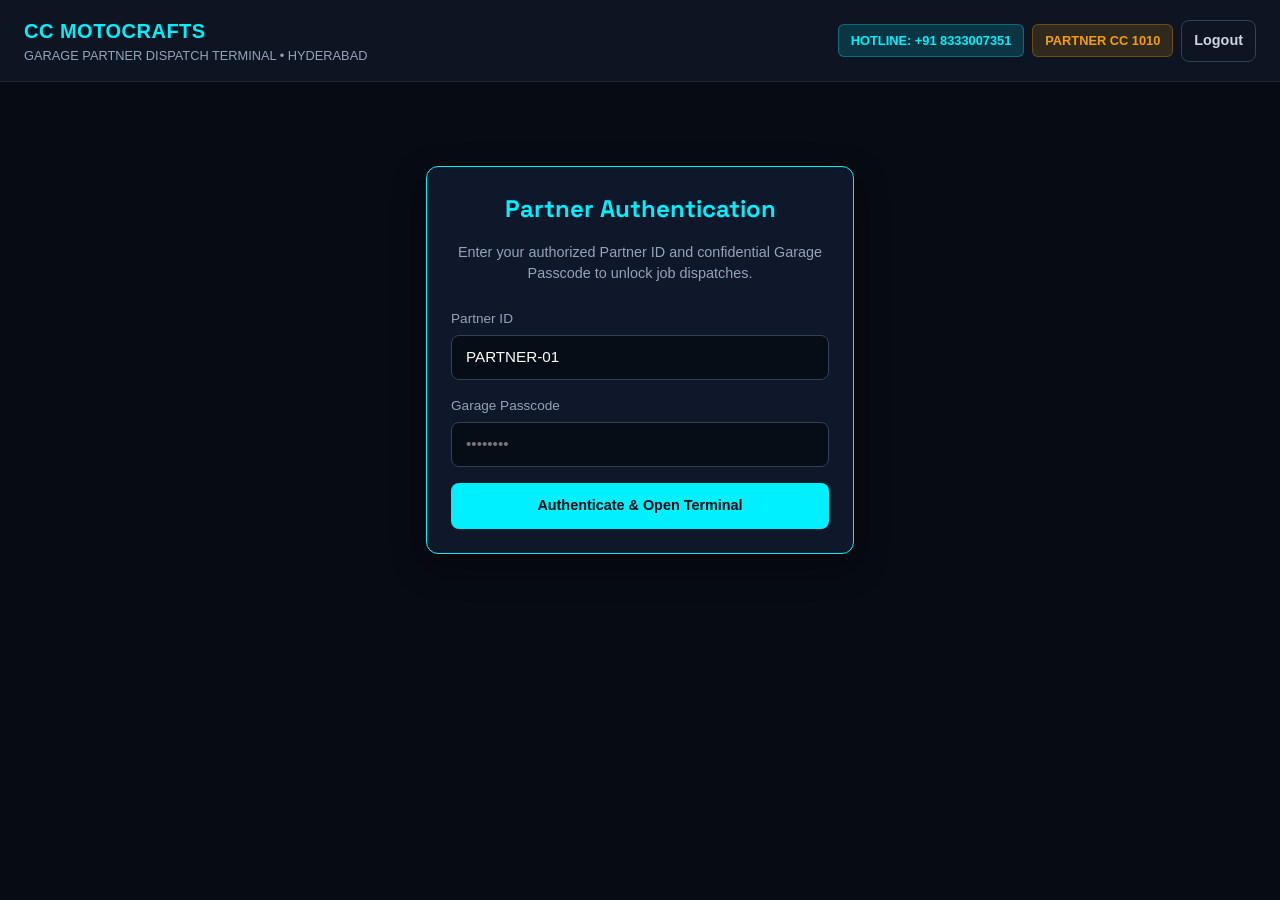
==== commit 3f369b87: "Add files via upload" ====
--- a/index.html
+++ b/index.html
@@ -1,543 +1,538 @@
-<!doctype html>
+<!DOCTYPE html>
 <html lang="en">
 <head>
-  <meta charset="utf-8">
-  <meta name="viewport" content="width=device-width,initial-scale=1,viewport-fit=cover">
-  <meta name="theme-color" content="#050d16">
-  <meta name="description" content="CC Motocrafts Global Mobility & Urban Service Super-Platform v1.0">
+  <meta charset="UTF-8">
+  <meta name="viewport" content="width=device-width, initial-scale=1.0">
+  <title>CC Motocrafts | Garage Partner Terminal (CC 1010)</title>
+  <link rel="stylesheet" href="app.css">
   <link rel="manifest" href="manifest.json">
-  <link rel="icon" href="icon-192.png">
-  <link rel="stylesheet" href="app.css">
-  <title>CC Motocrafts | Global 2W, 4W & Urban Service Master Platform v1.0</title>
-  <script type="application/ld+json">
-  {
-    "@context": "https://schema.org",
-    "@type": "AutoRepair",
-    "name": "CC Motocrafts Global Mobility & Superbike/Car Care Platform",
-    "founder": { "@type": "Person", "name": "Shaik Mujahid" },
-    "telephone": "+91-8333007351",
-    "email": "info@ccmotocrafts.in",
-    "address": {
-      "@type": "PostalAddress",
-      "streetAddress": "Banjara Hills & Madhapur Master Hubs",
-      "addressLocality": "Hyderabad",
-      "addressRegion": "Telangana",
-      "postalCode": "500034",
-      "addressCountry": "IN"
-    },
-    "openingHours": "Mo-Su 00:00-23:59",
-    "aggregateRating": { "@type": "AggregateRating", "ratingValue": "4.9", "reviewCount": "1420" }
-  }
-  </script>
+  <link rel="icon" type="image/svg+xml" href="icon.svg">
+  <style>
+    body { background: #070b12; color: #f1f5f9; font-family: -apple-system, BlinkMacSystemFont, "Segoe UI", Roboto, sans-serif; margin: 0; padding: 0; }
+    .partner-header { background: #0d1522; border-bottom: 1px solid #1e293b; padding: 16px 24px; display: flex; justify-content: space-between; align-items: center; flex-wrap: wrap; gap: 12px; }
+    .brand-title { font-size: 1.25rem; font-weight: 800; color: #00f0ff; letter-spacing: 0.5px; }
+    .brand-sub { font-size: 0.8rem; color: #94a3b8; }
+    .header-badges { display: flex; gap: 8px; align-items: center; }
+    .badge { padding: 6px 12px; border-radius: 6px; font-size: 0.8rem; font-weight: 600; }
+    .badge-cyan { background: rgba(0, 240, 255, 0.15); color: #00f0ff; border: 1px solid rgba(0, 240, 255, 0.3); }
+    .badge-amber { background: rgba(245, 158, 11, 0.15); color: #f59e0b; border: 1px solid rgba(245, 158, 11, 0.3); }
+    .container { max-width: 1200px; margin: 0 auto; padding: 24px 16px; }
+    .card { background: #0f172a; border: 1px solid #1e293b; border-radius: 12px; padding: 24px; margin-bottom: 24px; }
+    .card-title { font-size: 1.15rem; font-weight: 700; color: #f8fafc; margin-top: 0; margin-bottom: 16px; display: flex; align-items: center; gap: 8px; }
+    .btn { padding: 10px 18px; border-radius: 8px; font-weight: 600; cursor: pointer; border: none; transition: all 0.2s; font-size: 0.9rem; }
+    .btn-primary { background: #00f0ff; color: #050b14; }
+    .btn-primary:hover { background: #38bdf8; }
+    .btn-success { background: #10b981; color: white; }
+    .btn-danger { background: #ef4444; color: white; }
+    .btn-outline { background: transparent; border: 1px solid #334155; color: #cbd5e1; }
+    .btn-outline:hover { background: #1e293b; color: white; }
+    .form-group { margin-bottom: 16px; }
+    .form-group label { display: block; font-size: 0.85rem; color: #94a3b8; margin-bottom: 6px; font-weight: 500; }
+    .form-control { width: 100%; box-sizing: border-box; background: #070d17; border: 1px solid #334155; border-radius: 8px; padding: 10px 14px; color: white; font-size: 0.95rem; }
+    .form-control:focus { outline: none; border-color: #00f0ff; }
+    .toggle-row { display: flex; gap: 12px; align-items: center; flex-wrap: wrap; margin-bottom: 20px; }
+    .status-pill { padding: 8px 16px; border-radius: 30px; font-weight: 700; font-size: 0.9rem; display: inline-flex; align-items: center; gap: 8px; cursor: pointer; }
+    .status-online { background: rgba(16, 185, 129, 0.2); color: #10b981; border: 1px solid #10b981; }
+    .status-offline { background: rgba(239, 68, 68, 0.2); color: #ef4444; border: 1px solid #ef4444; }
+    .job-card { background: #141e33; border: 1px solid #233554; border-radius: 10px; padding: 18px; margin-bottom: 16px; }
+    .job-header { display: flex; justify-content: space-between; align-items: center; border-bottom: 1px solid #233554; padding-bottom: 12px; margin-bottom: 12px; }
+    .job-code { font-family: monospace; font-weight: 700; color: #00f0ff; font-size: 1.05rem; }
+    .job-grid { display: grid; grid-template-columns: repeat(auto-fit, minmax(220px, 1fr)); gap: 12px; font-size: 0.88rem; }
+    .job-label { color: #64748b; font-size: 0.75rem; text-transform: uppercase; }
+    .job-val { color: #e2e8f0; font-weight: 600; }
+    .tabs { display: flex; gap: 8px; margin-bottom: 20px; border-bottom: 1px solid #1e293b; padding-bottom: 10px; }
+    .tab-btn { background: none; border: none; color: #94a3b8; font-weight: 600; padding: 8px 16px; border-radius: 6px; cursor: pointer; }
+    .tab-btn.active { background: #1e293b; color: #00f0ff; border-bottom: 2px solid #00f0ff; }
+    .revoked-screen { display: none; position: fixed; inset: 0; background: #090305; z-index: 99999; flex-direction: column; justify-content: center; align-items: center; padding: 24px; text-align: center; }
+    .revoked-box { background: #1f0a0d; border: 2px solid #ef4444; border-radius: 16px; padding: 40px 32px; max-width: 500px; }
+  </style>
 </head>
 <body>
-<header class="top">
-  <div class="wrap top-inner">
-    <a class="brand" href="index.html">
-      <span class="brand-badge">CC</span>
-      <div><span data-dyn-brand>CC MOTOCRAFTS AI ENGINE LABS SERVICE</span><small>HYDERABAD 2W (100cc–2500cc) & 4W MARKETPLACE · FREE 10KM PICKUP</small></div>
-    </a>
-    <nav id="nav" class="nav"></nav>
-    <a class="btn gold" href="index.html">⚡ Instant Booking (35–45 Min VIP)</a>
+
+  <!-- REVOKED SCREEN OVERLAY -->
+  <div id="partner-revoked-screen" class="revoked-screen">
+    <div class="revoked-box">
+      <div style="font-size: 3.5rem; margin-bottom: 12px;">🚨</div>
+      <h1 style="color: #ef4444; margin: 0 0 12px 0;">ACCESS REVOKED</h1>
+      <p style="color: #fca5a5; font-size: 1rem; line-height: 1.5; margin-bottom: 20px;">
+        This garage partner session has been terminated by Supreme Owner Command (Shaik Mujahid). Your terminal access is locked.
+      </p>
+      <div style="background: rgba(0,0,0,0.4); padding: 12px; border-radius: 8px; color: #cbd5e1; font-size: 0.85rem; margin-bottom: 20px;">
+        Contact Master Owner Desk: <strong>+91 8333007351</strong><br>
+        Email: <strong>info@ccmotocrafts.in</strong>
+      </div>
+      <button class="btn btn-outline" onclick="location.reload()">Check Session Again</button>
+    </div>
   </div>
-</header>
-
-<div class="wrap">
-  <div id="switcher" class="switcher"></div>
-
-  <div class="brand-ribbon">
-    <span class="brand-chip ktm">🏍️ 2W: 100cc Commuters → 2500cc Superbikes</span>
-    <span class="brand-chip ducati">🔥 Ducati · Triumph 2500cc · BMW · Benelli · KTM · RE</span>
-    <span class="brand-chip kawasaki">🛵 CVT Tuning · OBD-II · Tappet · Voice-Command Tech</span>
-    <span class="brand-chip bmw">🚘 4W: Cars · Luxury SUVs · Heavy Fleet</span>
-    <span class="brand-chip triumph">❄️ AC Overhaul · 3D Alignment · Auto Gearbox</span>
-    <span class="brand-chip fleet">🚛 Hydraulic Flatbed Ramp · Urban Home & Parking</span>
+
+  <!-- HEADER -->
+  <header class="partner-header">
+    <div>
+      <div class="brand-title">CC MOTOCRAFTS</div>
+      <div class="brand-sub">GARAGE PARTNER DISPATCH TERMINAL • HYDERABAD</div>
+    </div>
+    <div class="header-badges">
+      <span class="badge badge-cyan">HOTLINE: +91 8333007351</span>
+      <span class="badge badge-amber" id="partner-role-badge">PARTNER CC 1010</span>
+      <button class="btn btn-outline" style="padding: 6px 12px;" onclick="partnerLogout()">Logout</button>
+    </div>
+  </header>
+
+  <!-- LOGIN CONTAINER -->
+  <div id="partner-login-view" class="container" style="max-width: 460px; margin-top: 60px;">
+    <div class="card" style="border-color: #00f0ff;">
+      <h2 style="color: #00f0ff; margin-top: 0; text-align: center;">Partner Authentication</h2>
+      <p style="color: #94a3b8; font-size: 0.9rem; text-align: center; margin-bottom: 24px;">
+        Enter your authorized Partner ID and confidential Garage Passcode to unlock job dispatches.
+      </p>
+      <div class="form-group">
+        <label>Partner ID</label>
+        <input type="text" id="partner-id-input" class="form-control" value="PARTNER-01" placeholder="e.g. PARTNER-01">
+      </div>
+      <div class="form-group">
+        <label>Garage Passcode</label>
+        <input type="password" id="partner-pass-input" class="form-control" placeholder="••••••••">
+      </div>
+      <div id="partner-login-err" style="color: #ef4444; font-size: 0.85rem; margin-bottom: 12px; display: none;">Invalid Partner Passcode. Please verify with Head Office.</div>
+      <button class="btn btn-primary" style="width: 100%; padding: 12px;" onclick="partnerLogin()">Authenticate & Open Terminal</button>
+    </div>
   </div>
 
-
-  <!-- Live Marketing Banner controlled by Admin/Owner -->
-  <div id="hero-promo-banner" class="notice good" style="font-weight:700;text-align:center;margin-top:10px"></div>
-
-  <!-- UNIFIED CYBERPUNK HERO SECTION WITH VIDEO SHOWCASE & MANDATORY DIVISION SELECTOR (2W vs 4W) -->
-  <section class="hero" style="border:2px solid var(--cyan);background:linear-gradient(135deg,rgba(0,229,255,0.08) 0%,rgba(5,13,22,0.98) 100%)">
-    <div class="eyebrow"><span class="live-dot"></span> CC MOTOCRAFTS AI ENGINE LABS SERVICE · URBAN COMPANY / BRO4U STANDARD MARKETPLACE</div>
-    <h1>Select Your Vehicle Division (2W or 4W) to Unlock Your Dedicated Service & Booking Suite</h1>
-    <p>100% In-House Precision Engine Overhaul & Diagnostic Labs in Hyderabad — Free 10km Radius Hydraulic Van / Flatbed Lorry Pickup & Drop · Hotline: <strong data-dyn-phone>+91 8333007351</strong></p>
-
-    <div class="notice good" style="margin:10px 0;border:2px solid var(--gold);background:rgba(245,183,0,0.12);color:#fff;font-weight:800" data-dynamic-trust-badge>
-      🛡️ 100% Transparency Guarantee: "No spare part replaced without prior WhatsApp Video & Quotation approval."
-    </div>
-
-    <!-- Combined Hero Video + 2W/4W Holographic Telemetry Visuals -->
-    <div class="grid" style="margin:14px 0">
-      <div class="card half" style="padding:10px;background:#040c14;border:1px solid var(--cyan)">
-        <span class="pill green"><span class="live-dot"></span> OFFICIAL 2W & 4W AI ENGINE LABS VIDEO SHOWCASE</span>
-        <video src="hero_intro_2w_4w.mp4" poster="hero_combined_2w_4w.jpg" autoplay loop muted playsinline controls style="width:100%;height:230px;object-fit:cover;border-radius:10px;margin-top:8px;background:#000"></video>
-      </div>
-      <div class="card half" style="padding:10px;background:#040c14;border:1px solid var(--gold)">
-        <span class="pill gold">COMBINED 2W (100cc–2500cc) & 4W (800cc–6500cc) HOLOGRAPHIC LAB</span>
-        <img src="hero_combined_2w_4w.jpg" alt="Combined 2W & 4W Holographic Telemetry" style="width:100%;height:230px;object-fit:cover;border-radius:10px;margin-top:8px">
-      </div>
-    </div>
-
-    <!-- Step 1: Mandatory Division Selector Buttons -->
-    <div id="division-lock-banner" class="notice warn" style="font-weight:800;font-size:14px;margin-bottom:12px">
-      🔒 <strong>STEP 1 — SELECT YOUR VEHICLE DIVISION BELOW:</strong> Choose <strong>Two-Wheeler (2W)</strong> or <strong>Four-Wheeler (4W)</strong> below to unlock the dedicated 9-Point Navigation Menu, Pricing Tiers, Live Telemetry Tracker, and Instant Booking Catalog.
-    </div>
-    <div class="grid" style="margin-bottom:0">
-      <div class="card half" style="border:2px solid var(--green);background:#061622;cursor:pointer" onclick="window.switchGlobalVehicleMode('2w', true)">
-        <div style="display:flex;justify-content:space-between;align-items:center;margin-bottom:8px">
-          <span class="pill green">DIVISION 01 · TWO-WHEELER LAB</span>
-          <span class="pill gold">FREE 10KM VAN PICKUP</span>
-        </div>
-        <img src="hero_2w_mobile_van.jpg" onerror="this.onerror=null;this.src='tw_pickup_van_ramp.jpg'" style="width:100%;height:175px;object-fit:cover;border-radius:10px;margin-bottom:10px" alt="2W Mobile Diagnostic Unit-01">
-        <h3>🏍️ Select Two-Wheeler Division (100cc Commuters to 2500cc Superbikes)</h3>
-        <p class="muted" style="font-size:13px">Mobile Diagnostic Unit-01 Ramp Van · KTM, Benelli, Ducati Desmo, Triumph 2500cc, BMW ShiftCam, Royal Enfield, Yamaha VVA & Scooter CVT Overhaul.</p>
-        <button type="button" class="primary" style="width:100%;margin-top:8px;font-weight:900">🔓 Unlock 2-Wheeler Catalog & 9-Point Suite</button>
-      </div>
-      <div class="card half" style="border:2px solid var(--cyan);background:#061622;cursor:pointer" onclick="window.switchGlobalVehicleMode('4w', true)">
-        <div style="display:flex;justify-content:space-between;align-items:center;margin-bottom:8px">
-          <span class="pill">DIVISION 02 · FOUR-WHEELER & FLEET LAB</span>
-          <span class="pill gold">FREE 10KM FLATBED PICKUP</span>
-        </div>
-        <img src="hero_4w_flatbed_loading.jpg" onerror="this.onerror=null;this.src='fw_17_flatbed_transit.jpg'" style="width:100%;height:175px;object-fit:cover;border-radius:10px;margin-bottom:10px" alt="4W Hydraulic Flatbed Loading">
-        <h3>🚘 Select Four-Wheeler Division (800cc Cars, Luxury SUVs & Fleet)</h3>
-        <p class="muted" style="font-size:13px">Zero-Angle Hydraulic Flatbed Lorry · Automatic/DCT Gearbox Rebuild, HVAC AC Lab, Hunter 3D Laser Alignment & Bi-Directional OBD-II Coding.</p>
-        <button type="button" class="gold" style="width:100%;margin-top:8px;font-weight:900">🔓 Unlock 4-Wheeler Catalog & 9-Point Suite</button>
-      </div>
-    </div>
-  </section>
-
-  <div id="division-gated-catalog">
-  <!-- 2-Wheeler & 4-Wheeler Pickup, Drop & Transit Hero Banners -->
-  <div class="grid">
-    <div class="card half" style="padding:0">
-      <div class="banner-card" style="border:0">
-        <img src="tw_pickup_van_ramp.jpg" alt="2-Wheeler Hydraulic Ramp Van Pickup & Drop" onerror="this.onerror=null;this.src='tw_15_doorstep_ramp.jpg'">
-        <div class="banner-body">
-          <div style="display:flex;justify-content:space-between;align-items:center;gap:8px;flex-wrap:wrap;margin-bottom:8px">
-            <span class="pill green"><span class="live-dot"></span> 2-WHEELER PICKUP & DROP VAN</span>
-            <span class="pill gold">VIP Area: 35–45 Mins · All Hyd: 45–60 Mins</span>
-          </div>
-          <h3>2-Wheeler Doorstep Hydraulic Ramp Van Transit</h3>
-          <p class="muted">Specialized hydraulic ramp van with wheel-chock locks for superbikes, commuters & scooters (Benelli, KTM, Royal Enfield, Yamaha, Suzuki, Vespa, Ducati). Zero-scratch doorstep pickup & drop with real-time GPS tracking.</p>
-          <div class="actions">
-            <a class="btn primary" href="#booking-section" onclick="switchGlobalVehicleMode('2w')">Book 2W Van Pickup</a>
-            <a class="btn" href="diagnosis.html?domain=2w">Ask 2W Master Advisor (30 Yrs Exp)</a>
-          </div>
-        </div>
-      </div>
-    </div>
-
-    <div class="card half" style="padding:0">
-      <div class="banner-card" style="border:0">
-        <img src="fw_17_flatbed_transit.jpg" alt="4-Wheeler Hydraulic Flatbed Lorry Ramp Pickup & Drop">
-        <div class="banner-body">
-          <div style="display:flex;justify-content:space-between;align-items:center;gap:8px;flex-wrap:wrap;margin-bottom:8px">
-            <span class="pill"><span class="live-dot"></span> 4-WHEELER HYDRAULIC FLATBED LORRY</span>
-            <span class="pill gold">VIP Area: 35–45 Mins · All Hyd: 45–60 Mins</span>
-          </div>
-          <h3>4-Wheeler Hydraulic Flatbed Lorry & Recovery Ramp</h3>
-          <p class="muted">Heavy-duty hydraulic flatbed lorry carrier with low-angle ramp & hydraulic winch for cars, luxury SUVs, and commercial vehicles. Live customer care drop-to-bay GPS tracking & 1-Year / 10,000 KM overhaul warranty.</p>
-          <div class="actions">
-            <a class="btn primary" href="#booking-section" onclick="switchGlobalVehicleMode('4w')">Book 4W Flatbed Lorry Pickup</a>
-            <a class="btn" href="diagnosis.html?domain=4w">Ask 4W Master Advisor (30 Yrs Exp)</a>
-          </div>
-        </div>
-      </div>
-    </div>
+  <!-- MAIN TERMINAL VIEW -->
+  <div id="partner-main-view" class="container" style="display: none;">
+    
+    <!-- AVAILABILITY & FLATBED TOGGLES -->
+    <div class="card">
+      <div class="card-title">Workshop Status & Free 10km Hydraulic Van Coordinator</div>
+      <div class="toggle-row">
+        <div id="workshop-avail-toggle" class="status-pill status-online" onclick="toggleWorkshopAvail()">
+          <span style="font-size: 1.2rem;">●</span> <span id="workshop-avail-text">Status: ONLINE (Accepting Jobs)</span>
+        </div>
+        <div id="flatbed-toggle" class="status-pill status-online" onclick="toggleFlatbed()">
+          <span>🚚</span> <span id="flatbed-text">Free 10km Hydraulic Flatbed: ON</span>
+        </div>
+        <div style="margin-left: auto; color: #94a3b8; font-size: 0.85rem;">
+          Workshop: <strong>CC Motocrafts Superbike & 4W Bay (Banjara Hills)</strong>
+        </div>
+      </div>
+    </div>
+
+    <!-- TABS -->
+    <div class="tabs">
+      <button class="tab-btn active" onclick="switchPartnerTab('jobs')">📋 Active Job Cards & Dispatches</button>
+      <button class="tab-btn" onclick="switchPartnerTab('profile')">🏢 One-Time Locked Shop Profile</button>
+      <button class="tab-btn" onclick="switchPartnerTab('invoice')">🧾 Dynamic GST Invoice Engine</button>
+    </div>
+
+    <!-- TAB 1: JOBS -->
+    <div id="tab-jobs">
+      <div style="display: flex; justify-content: space-between; align-items: center; margin-bottom: 16px;">
+        <h3 style="margin: 0; color: #f1f5f9;">Assigned Automotive Job Cards</h3>
+        <div style="display: flex; gap: 8px;">
+          <button class="btn btn-outline" id="filter-2w-btn" onclick="filterJobs('2w')">2-Wheeler (100cc–2500cc)</button>
+          <button class="btn btn-outline" id="filter-4w-btn" onclick="filterJobs('4w')">4-Wheeler (Cars/SUVs)</button>
+          <button class="btn btn-primary" onclick="filterJobs('all')">All Leads</button>
+        </div>
+      </div>
+
+      <!-- JOB 1 -->
+      <div class="job-card" data-category="2w">
+        <div class="job-header">
+          <div>
+            <span class="job-code">CCM-HYD-2W101</span>
+            <span class="badge badge-cyan" style="margin-left: 8px;">2W SUPERBIKE (100cc-2500cc)</span>
+          </div>
+          <div>
+            <span style="color: #10b981; font-weight: 700; font-size: 1.1rem;">₹1,850</span>
+          </div>
+        </div>
+        <div class="job-grid">
+          <div>
+            <div class="job-label">Vehicle Model</div>
+            <div class="job-val">KTM Duke 390 BS6 (373cc)</div>
+          </div>
+          <div>
+            <div class="job-label">Customer & Mobile</div>
+            <div class="job-val">Srinivas Rao (+91 98480XXXXX)</div>
+          </div>
+          <div>
+            <div class="job-label">Location / Area</div>
+            <div class="job-val">Road No. 12, Banjara Hills, Hyd (500034)</div>
+          </div>
+          <div>
+            <div class="job-label">Reported Issue</div>
+            <div class="job-val">Tappet knock at idle, low pickup, chain slack</div>
+          </div>
+          <div>
+            <div class="job-label">Odometer KM</div>
+            <div class="job-val">14,250 KM</div>
+          </div>
+          <div>
+            <div class="job-label">Service Master</div>
+            <div class="job-val">Ustad Abdul Kareem (30-Yr Master Tech)</div>
+          </div>
+        </div>
+        <div style="margin-top: 16px; display: flex; gap: 12px; align-items: center; flex-wrap: wrap; border-top: 1px solid #233554; padding-top: 12px;">
+          <label style="color: #94a3b8; font-size: 0.85rem;">Update 6-Stage Telemetry:</label>
+          <select id="stage-select-1" class="form-control" style="width: auto; padding: 6px 12px;">
+            <option value="01 - Booked (Order Logged)">01 - Booked (Order Logged)</option>
+            <option value="02 - Hydraulic Van Dispatched">02 - Hydraulic Van Dispatched</option>
+            <option value="03 - Vehicle Reached Workshop">03 - Vehicle Reached Workshop</option>
+            <option value="04 - Diagnostic Video Sent on WhatsApp" selected>04 - Diagnostic Video Sent on WhatsApp</option>
+            <option value="05 - Precision Repair in Progress">05 - Precision Repair in Progress</option>
+            <option value="06 - Delivered with 6-Mo Warranty">06 - Delivered with 6-Mo Warranty</option>
+          </select>
+          <button class="btn btn-primary" onclick="updateJobStage('CCM-HYD-2W101', 'stage-select-1')">Sync Stage to Customer & WhatsApp</button>
+        </div>
+      </div>
+
+      <!-- JOB 2 -->
+      <div class="job-card" data-category="4w">
+        <div class="job-header">
+          <div>
+            <span class="job-code">CCM-HYD-4W552</span>
+            <span class="badge badge-amber" style="margin-left: 8px;">4W CAR / LUXURY FLEET</span>
+          </div>
+          <div>
+            <span style="color: #10b981; font-weight: 700; font-size: 1.1rem;">₹8,400</span>
+          </div>
+        </div>
+        <div class="job-grid">
+          <div>
+            <div class="job-label">Vehicle Model</div>
+            <div class="job-val">Hyundai Creta 1.5 DCT Turbo Petrol</div>
+          </div>
+          <div>
+            <div class="job-label">Customer & Mobile</div>
+            <div class="job-val">Ayesha Siddiqua (+91 83330XXXXX)</div>
+          </div>
+          <div>
+            <div class="job-label">Location / Area</div>
+            <div class="job-val">Madhapur, Hitec City Corridor, Hyd (500081)</div>
+          </div>
+          <div>
+            <div class="job-label">Reported Issue</div>
+            <div class="job-val">DCT transmission jerk in 2nd gear, AC cooling drop</div>
+          </div>
+          <div>
+            <div class="job-label">Odometer KM</div>
+            <div class="job-val">38,900 KM</div>
+          </div>
+          <div>
+            <div class="job-label">Service Master</div>
+            <div class="job-val">Master Imran Khan (22-Yr Automatic Transmission Head)</div>
+          </div>
+        </div>
+        <div style="margin-top: 16px; display: flex; gap: 12px; align-items: center; flex-wrap: wrap; border-top: 1px solid #233554; padding-top: 12px;">
+          <label style="color: #94a3b8; font-size: 0.85rem;">Update 6-Stage Telemetry:</label>
+          <select id="stage-select-2" class="form-control" style="width: auto; padding: 6px 12px;">
+            <option value="01 - Booked (Order Logged)">01 - Booked (Order Logged)</option>
+            <option value="02 - Hydraulic Van Dispatched">02 - Hydraulic Van Dispatched</option>
+            <option value="03 - Vehicle Reached Workshop" selected>03 - Vehicle Reached Workshop</option>
+            <option value="04 - Diagnostic Video Sent on WhatsApp">04 - Diagnostic Video Sent on WhatsApp</option>
+            <option value="05 - Precision Repair in Progress">05 - Precision Repair in Progress</option>
+            <option value="06 - Delivered with 6-Mo Warranty">06 - Delivered with 6-Mo Warranty</option>
+          </select>
+          <button class="btn btn-primary" onclick="updateJobStage('CCM-HYD-4W552', 'stage-select-2')">Sync Stage to Customer & WhatsApp</button>
+        </div>
+      </div>
+    </div>
+
+    <!-- TAB 2: PROFILE -->
+    <div id="tab-profile" style="display: none;">
+      <div class="card">
+        <div class="card-title">Locked Workshop KYC & Statutory Licenses (Verified by Head Office)</div>
+        <div style="display: grid; grid-template-columns: repeat(auto-fit, minmax(260px, 1fr)); gap: 16px;">
+          <div class="form-group">
+            <label>Shop GSTIN Number</label>
+            <input type="text" class="form-control" value="36AABCC7890M1ZS" readonly style="background: #111a2e;">
+          </div>
+          <div class="form-group">
+            <label>Shop Trade License Number</label>
+            <input type="text" class="form-control" value="GHMC-TRD-2026-89412" readonly style="background: #111a2e;">
+          </div>
+          <div class="form-group">
+            <label>Shop Aadhaar KYC</label>
+            <input type="text" class="form-control" value="XXXX-XXXX-7890 (Verified & Secured)" readonly style="background: #111a2e;">
+          </div>
+          <div class="form-group">
+            <label>Shop PAN Card Number</label>
+            <input type="text" class="form-control" value="AABCC7890M" readonly style="background: #111a2e;">
+          </div>
+          <div class="form-group" style="grid-column: 1 / -1;">
+            <label>Registered Workshop Address</label>
+            <input type="text" class="form-control" value="CC Motocrafts Superbike & 4W Master Bay, Road No. 12, Banjara Hills, Hyderabad - 500034" readonly style="background: #111a2e;">
+          </div>
+        </div>
+        <div style="margin-top: 16px;">
+          <button class="btn btn-primary" onclick="printTechnicianBadge()">🪪 Print Verified Technician ID Card</button>
+        </div>
+      </div>
+    </div>
+
+    <!-- TAB 3: INVOICE ENGINE -->
+    <div id="tab-invoice" style="display: none;">
+      <div class="card">
+        <div class="card-title">Dynamic GST Invoice Generator & Real-Time Toggles</div>
+        
+        <!-- TOGGLES -->
+        <div style="display: flex; gap: 16px; flex-wrap: wrap; background: #070d17; padding: 14px; border-radius: 8px; margin-bottom: 20px;">
+          <label style="display: flex; align-items: center; gap: 8px; cursor: pointer; color: #cbd5e1; font-size: 0.9rem;">
+            <input type="checkbox" id="toggle-gst" checked onchange="renderInvoicePreview()"> Enable 18% GST (9% CGST + 9% SGST)
+          </label>
+          <label style="display: flex; align-items: center; gap: 8px; cursor: pointer; color: #cbd5e1; font-size: 0.9rem;">
+            <input type="checkbox" id="toggle-trade" checked onchange="renderInvoicePreview()"> Enable Trade License Badge
+          </label>
+          <label style="display: flex; align-items: center; gap: 8px; cursor: pointer; color: #cbd5e1; font-size: 0.9rem;">
+            <input type="checkbox" id="toggle-aadhaar" checked onchange="renderInvoicePreview()"> Enable Shop Aadhaar & PAN KYC
+          </label>
+          <label style="display: flex; align-items: center; gap: 8px; cursor: pointer; color: #cbd5e1; font-size: 0.9rem;">
+            <input type="checkbox" id="toggle-warranty" checked onchange="renderInvoicePreview()"> Enable 6-Month Written Warranty Seal
+          </label>
+        </div>
+
+        <!-- INVOICE PREVIEW -->
+        <div id="invoice-preview-box" style="background: white; color: #0f172a; border-radius: 10px; padding: 24px; font-family: monospace;">
+          <!-- Content rendered by JS -->
+        </div>
+
+        <div style="margin-top: 20px; display: flex; gap: 12px;">
+          <button class="btn btn-primary" onclick="printInvoicePDF()">🖨️ Print / Save Official PDF Invoice</button>
+          <button class="btn btn-success" onclick="shareInvoiceWhatsApp()">📲 Send Invoice to Customer WhatsApp</button>
+        </div>
+      </div>
+    </div>
+
   </div>
 
-  <!-- HOME PAGE LIVE PICKUP/DROP & WORKSHOP BAY TRACKING SETUP -->
-  <section class="card full" id="home-live-tracking">
-    <div style="display:flex;justify-content:space-between;align-items:center;flex-wrap:wrap;gap:10px;margin-bottom:12px">
-      <div>
-        <span class="eyebrow"><span class="live-dot"></span> HOME PAGE LIVE GPS & WORKSHOP BAY TRACKING HUB</span>
-        <h2 style="margin-top:4px">Track Your 2W Van / 4W Flatbed Lorry Pickup, Customer Care Drop & Live Service Bay</h2>
-      </div>
-      <div style="display:flex;gap:8px;flex-wrap:wrap">
-        <button type="button" class="btn" id="demo-track-2w">Demo 2W Van (CCM-HYD-2W01)</button>
-        <button type="button" class="btn" id="demo-track-4w">Demo 4W Lorry (CCM-HYD-4W02)</button>
-      </div>
-    </div>
-    <div class="form-grid" style="align-items:end">
-      <div class="field">
-        <label>Booking Reference or Vehicle Registration</label>
-        <input id="home-track-code" value="CCM-HYD-2W01" placeholder="e.g. CCM-HYD-2W01 or CCM-HYD-4W02">
-      </div>
-      <div class="field">
-        <label>Customer Tracking Passcode (Sent via SMS/WhatsApp)</label>
-        <div style="display:flex;gap:8px">
-          <input id="home-track-pass" value="786201" placeholder="Enter 6-digit Tracking Passcode">
-          <button type="button" class="primary" id="btn-home-track">Track Live Feed</button>
-        </div>
-      </div>
-    </div>
-    <div id="home-tracking-display" style="margin-top:16px"></div>
-  </section>
-
-  <!-- GLOBAL MULTI-SERVICE EXPANSION (Competing with Justdial, Bro4u, Urban Company) -->
-  <section class="card full">
-    <div class="eyebrow">GLOBAL SUPER-APP ARCHITECTURE · TOP #1 ALL-IN-ONE ECOSYSTEM</div>
-    <h2>One Supreme Platform: 2-Wheeler + 4-Wheeler + All Urban Home Services</h2>
-    <p class="muted">Why maintain a 50-staff office like legacy directories (Justdial / Bro4u / Urban Company)? CC Motocrafts runs the entire ecosystem through our <strong>In-House AI Telemetry & 30-Year Master Supervision Network</strong>.</p>
-    <div class="grid" style="margin-bottom:0">
-      <div class="card">
-        <span class="pill green">01 · TWO-WHEELER MASTER</span>
-        <h3>Superbikes, Commuters & EVs</h3>
-        <p class="muted">Benelli, KTM, Royal Enfield, Yamaha VVA, Ducati Desmo, BMW ShiftCam, Triumph, Suzuki & Vespa CVT overhaul with doorstep hydraulic van pickup.</p>
-        <a class="btn primary" href="#booking-section" onclick="switchGlobalVehicleMode('2w')">Book 2-Wheeler Service</a>
-      </div>
-      <div class="card">
-        <span class="pill">02 · FOUR-WHEELER & LORRY</span>
-        <h3>Cars, SUVs & Commercial Fleet</h3>
-        <p class="muted">Automatic/DCT gearbox rebuild, HVAC AC overhaul, Hunter 3D laser alignment, OBD-II coding & hydraulic flatbed lorry recovery.</p>
-        <a class="btn primary" href="#booking-section" onclick="switchGlobalVehicleMode('4w')">Book 4-Wheeler Service</a>
-      </div>
-      <div class="card">
-        <span class="pill gold">03 · URBAN & HOME SERVICES</span>
-        <h3>AC, Plumber, Interior & Home Care</h3>
-        <p class="muted">Split/Window AC service, emergency plumbing, complete interior design & carpentry, electrical & deep home sanitization under one verified roof.</p>
-        <a class="btn gold" href="#pricing-section">Book Home / AC / Plumber / Interior</a>
-      </div>
-    </div>
-  </section>
-
-  
-  <!-- SHAIK MUJAHID OFFICIAL FRAMED CERTIFICATE, 3-STEP HYDERABAD TRANSIT & LIVE WORKSHOP VIDEO -->
-  <section class="card full">
-    <div class="eyebrow">AUTHORIZED MASTERY · 18 GLOBAL MANUFACTURERS (100cc COMMUTERS TO 2500cc POWERHOUSES & LUXURY 4W)</div>
-    <h2>Certified Excellence by Mr. Shaik Mujahid & 3-Step VIP Hyderabad Concierge</h2>
-    <div class="grid" style="margin-bottom:0">
-      <div class="card" style="grid-column:span 4">
-        <span class="pill gold">OFFICIAL MASTERY CERTIFICATE</span>
-        <img src="assets/portfolio/IMG-20261105-WA0004.jpg" onerror="this.onerror=null;this.src='IMG-20261105-WA0004.jpg'" alt="Certificate of Elite Technical Proficiency - Mr. Shaik Mujahid" style="width:100%;border-radius:10px;margin:8px 0">
-        <strong>Mr. Shaik Mujahid — CEO, Founder & Technical Head</strong>
-        <p class="muted" style="margin:4px 0 0">Certified across 18 Global Manufacturers (100cc Commuters to 2500cc Superbikes & Multi-Brand 4W Fleet) with up to 2 Years Extended Performance Warranty.</p>
-      </div>
-      <div class="card" style="grid-column:span 4">
-        <span class="pill green">3-STEP VIP CONCIERGE TRANSIT</span>
-        <img src="assets/portfolio/IMG-20261105-WA0027.jpg" onerror="this.onerror=null;this.src='IMG-20261105-WA0027.jpg'" alt="3-Step VIP Transit Carousel" style="width:100%;border-radius:10px;margin:8px 0">
-        <strong>1. Hydraulic Loading → 2. Covered Transit → 3. VIP Delivery</strong>
-        <p class="muted" style="margin:4px 0 0">VIP Hyderabad zones picked up in 35–45 mins; All Over Hyderabad in 45–60 mins with zero-damage wheel locks.</p>
-      </div>
-      <div class="card" style="grid-column:span 4">
-        <span class="pill"><span class="live-dot"></span> LIVE BAY & AI TELEMETRY VIDEO</span>
-        <video src="assets/portfolio/VID-20261105-WA0047.mp4" poster="assets/portfolio/IMG-20261105-WA0006.jpg" controls muted playsinline style="width:100%;max-height:220px;object-fit:cover;border-radius:10px;margin:8px 0;background:#000"></video>
-        <strong>Live Bay Video & Computerized Diagnostic Lab</strong>
-        <p class="muted" style="margin:4px 0 0">Watch live workshop bay operations and computerized OBD-II scanning right from your phone.</p>
-      </div>
-    </div>
-  </section>
-
-  <!-- URBAN COMPANY / BRO4U / JUSTDIAL STYLE MULTI-SERVICE EXPLORER -->
-  <section class="card full">
-    <div style="display:flex;justify-content:space-between;align-items:center;flex-wrap:wrap;gap:10px;margin-bottom:12px">
-      <div>
-        <span class="eyebrow">EXPLORE ALL SERVICES · HYDERABAD SUPER-PLATFORM</span>
-        <h2 style="margin:4px 0 0">Instant Doorstep Booking: 2W · 4W · AC & Appliances · Home Maintenance</h2>
-      </div>
-      <input id="urban-service-search" placeholder="🔍 Search for Bike, Car, AC, CCTV, RO, Plumber, Geyser…" style="max-width:340px;background:#07121e;color:#fff;border:1px solid var(--cyan);border-radius:10px;padding:10px">
-    </div>
-    <div class="grid" id="urban-quick-grid" style="margin-bottom:0">
-      <div class="card" style="grid-column:span 3;padding:14px"><strong>❄️ AC Service & Gas Refill</strong><div class="muted">Split/Window AC Jet Wash & PCB</div><button type="button" class="btn primary" style="margin-top:8px;width:100%" onclick="openQuickBookingModal('urban','AC Service & Gas Refill')">Book @ ₹499</button></div>
-      <div class="card" style="grid-column:span 3;padding:14px"><strong>📹 CCTV Installation & Repair</strong><div class="muted">HD/IP Cameras, DVR & Mobile Sync</div><button type="button" class="btn primary" style="margin-top:8px;width:100%" onclick="openQuickBookingModal('urban','CCTV Installation & Repair')">Book @ ₹399</button></div>
-      <div class="card" style="grid-column:span 3;padding:14px"><strong>💧 Water Purifier (RO) & Geyser</strong><div class="muted">Filter Kit, Membrane & Heating Coil</div><button type="button" class="btn primary" style="margin-top:8px;width:100%" onclick="openQuickBookingModal('urban','Water Purifier RO & Geyser Repair')">Book @ ₹349</button></div>
-      <div class="card" style="grid-column:span 3;padding:14px"><strong>🧊 Refrigerator & Washing Machine</strong><div class="muted">Compressor, Drum & Inverter PCB</div><button type="button" class="btn primary" style="margin-top:8px;width:100%" onclick="openQuickBookingModal('urban','Refrigerator & Washing Machine Repair')">Book @ ₹399</button></div>
-      <div class="card" style="grid-column:span 3;padding:14px"><strong>🔧 Master Plumber & Electrician</strong><div class="muted">30-Min Express Doorstep Technicians</div><button type="button" class="btn primary" style="margin-top:8px;width:100%" onclick="openQuickBookingModal('urban','Master Plumber & Electrician')">Book @ ₹299</button></div>
-      <div class="card" style="grid-column:span 3;padding:14px"><strong>🛋️ Interior Design & Carpenter</strong><div class="muted">Modular Woodwork, Painting & Decor</div><button type="button" class="btn primary" style="margin-top:8px;width:100%" onclick="openQuickBookingModal('urban','Interior Design & Carpentry')">Book Visit</button></div>
-      <div class="card" style="grid-column:span 3;padding:14px"><strong>📺 LED/LCD TV, Inverter & Computer</strong><div class="muted">Board Repair, Battery & Laptop Care</div><button type="button" class="btn primary" style="margin-top:8px;width:100%" onclick="openQuickBookingModal('urban','TV, Inverter & Computer Service')">Book @ ₹399</button></div>
-      <div class="card" style="grid-column:span 3;padding:14px"><strong>✨ Home Deep Cleaning & Salon</strong><div class="muted">Full Villa/Flat Sanitization & Care</div><button type="button" class="btn primary" style="margin-top:8px;width:100%" onclick="openQuickBookingModal('urban','Home Deep Cleaning Service')">Book @ ₹999</button></div>
-    </div>
-  </section>
-
-  <!-- INSTANT BOOKING MODAL (In-Page Zero-Latency Popup) -->
-  <div id="quick-booking-modal" style="display:none;position:fixed;inset:0;background:rgba(3,9,16,0.85);z-index:100;align-items:center;justify-content:center;padding:16px">
-    <div class="card" style="max-width:540px;width:100%;border:2px solid var(--cyan)">
-      <div style="display:flex;justify-content:space-between;align-items:center;margin-bottom:10px">
-        <span class="pill gold" id="qb-badge">INSTANT BOOKING MODAL</span>
-        <button type="button" class="btn" onclick="document.getElementById('quick-booking-modal').style.display='none'">✕ Close</button>
-      </div>
-      <h3 id="qb-title" style="margin:0 0 10px">Book Service</h3>
-      <form id="qb-form" class="form-grid">
-        <input type="hidden" id="qb-type" value="2w">
-        <div class="field"><label>Your Name *</label><input id="qb-name" required value="Customer"></div>
-        <div class="field"><label>Mobile Number (WhatsApp/SMS) *</label><input id="qb-phone" required value="+91 9848011223"></div>
-        <div class="field"><label>Vehicle / Unit Details *</label><input id="qb-veh" required value="KTM Duke 390 BS6 (2W 100cc–2500cc)"></div>
-        <div class="field"><label>Hyderabad PIN Code *</label><input id="qb-pin" required value="500034" maxlength="6"></div>
-        <div class="field full"><label>Pickup / Doorstep Address *</label><input id="qb-addr" required value="Banjara Hills, Hyderabad"></div>
-        <div class="field full"><button type="submit" class="primary" style="width:100%">✅ Confirm Instant Booking & Trigger WhatsApp (+91 8333007351)</button></div>
-      </form>
-      <div id="qb-result" style="display:none;margin-top:10px"></div>
-    </div>
-  </div>
-
-  <!-- SMART 5-STAR REVIEW ROUTER (Negative 1-3 Stars -> Direct WhatsApp +91 8333007351) -->
-  <section class="card full" id="smart-review-router">
-    <div style="display:flex;justify-content:space-between;align-items:center;flex-wrap:wrap;gap:10px;margin-bottom:10px">
-      <div>
-        <span class="eyebrow">SMART 5-STAR REVIEW ROUTER · REPUTATION PROTECTION ENGINE</span>
-        <h2 style="margin:4px 0 0">Rate Your CC Motocrafts Service Experience</h2>
-        <p class="muted" style="margin:4px 0 0">5-Star & 4-Star ratings publish to our Verified Public Showcase. 1-to-3 Star feedback automatically routes privately to <strong>Supreme Owner Resolution WhatsApp (+91 8333007351)</strong> for immediate priority resolution.</p>
-      </div>
-      <div class="actions" style="margin:0" id="star-rating-buttons">
-        <button type="button" class="btn" data-star="1">⭐ 1</button>
-        <button type="button" class="btn" data-star="2">⭐⭐ 2</button>
-        <button type="button" class="btn" data-star="3">⭐⭐⭐ 3</button>
-        <button type="button" class="btn" data-star="4">⭐⭐⭐⭐ 4</button>
-        <button type="button" class="btn gold" data-star="5">⭐⭐⭐⭐⭐ 5 Stars</button>
-      </div>
-    </div>
-    <div class="form-grid">
-      <div class="field">
-        <label>Customer Name</label>
-        <input id="rev-name" value="Vikram Aditya" placeholder="Your Name">
-      </div>
-      <div class="field">
-        <label>Vehicle Serviced</label>
-        <input id="rev-vehicle" value="KTM Duke 390 BS6 (2W 100cc–2500cc)" placeholder="Bike or Car Model">
-      </div>
-      <div class="field full">
-        <label>Your Feedback / Review</label>
-        <input id="rev-comment" value="Zero-wait pickup and top-notch master technician work with full 1-year digital warranty!" placeholder="Share your experience…">
-      </div>
-    </div>
-    <div class="actions">
-      <button type="button" class="primary" id="btn-submit-review">Submit Rating via Smart Review Router</button>
-    </div>
-    <div id="review-router-output" style="display:none;margin-top:12px"></div>
-  </section>
-
-  <section class="card full" id="portfolio-section">
-    <div style="display:flex;justify-content:space-between;align-items:center;flex-wrap:wrap;gap:12px">
-      <div>
-        <h2>Verified Master Engineering & Transit Fleet Portfolio (35 Live Assets)</h2>
-        <p class="muted" style="margin:0">Zero-latency rendering of all 2-Wheeler, 4-Wheeler, Hydraulic Lift, and Pickup/Drop Transit systems.</p>
-      </div>
-      <div class="actions" style="margin:0">
-        <button type="button" id="show-all" class="primary">All Custom Cards (47)</button>
-        <button type="button" id="show-2w">🏍️ 2-Wheeler Only (100cc–2500cc)</button>
-        <button type="button" id="show-4w">🚘 4-Wheeler Only (Cars/SUVs/Fleet)</button>
-      </div>
-    </div>
-    <div id="portfolio-grid" class="grid"></div>
-  </section>
-  </div>
-</div>
-
-<footer class="footer">
-  <div class="wrap" style="display:flex;justify-content:space-between;flex-wrap:wrap;gap:12px">
-    <div><strong>CC MOTOCRAFTS GLOBAL PLATFORM v1.0</strong> · Hyderabad Master Command · 24/7 Dispatch: <a href="tel:+918333007351">+91 8333007351</a></div>
-    <div>Multi-Channel Triggers: <a href="mailto:info@ccmotocrafts.in">info@ccmotocrafts.in</a> · <a href="mailto:aisupport.on@gmail.com">aisupport.on@gmail.com</a></div>
-  </div>
-</footer>
-
-<script src="app.js"></script>
-<script>
-const PORTFOLIO_ITEMS = [
-  { file: "assets/portfolio/IMG-20261105-WA0000.jpg", type: "4w", label: "WA0000 · 4W Supercar Telemetry & Computerized Diagnostic Bay", price: "₹2,499" },
-  { file: "assets/portfolio/IMG-20261105-WA0001.jpg", type: "2w", label: "WA0001 · 2W Vespa & Gearless Scooter CVT Hydraulic Lift Service", price: "₹1,199" },
-  { file: "assets/portfolio/IMG-20261105-WA0002.jpg", type: "2w", label: "WA0002 · 2W Adventure Tourer & Superbike Multi-Point Bay", price: "₹1,899" },
-  { file: "assets/portfolio/IMG-20261105-WA0003.jpg", type: "4w", label: "WA0003 · 4W Step 1: Precision Hydraulic Flatbed Ramp Loading", price: "₹999 Flatbed" },
-  { file: "assets/portfolio/IMG-20261105-WA0004.jpg", type: "2w", label: "WA0004 · Shaik Mujahid Official Mastery Certificate (18 Global Brands)", price: "Certified" },
-  { file: "assets/portfolio/IMG-20261105-WA0005.jpg", type: "2w", label: "WA0005 · 2W Maxi-Scooter CVT & Liquid-Cooling Calibration", price: "₹1,499" },
-  { file: "assets/portfolio/IMG-20261105-WA0006.jpg", type: "2w", label: "WA0006 · 2W CC Motocrafts AI Lab Mobile Diagnostic Unit-01 Van", price: "₹499 Pickup" },
-  { file: "assets/portfolio/IMG-20261105-WA0007.jpg", type: "2w", label: "WA0007 · 2W Performance Tuning Solutions — ECU Remap & Dyno", price: "₹2,499" },
-  { file: "assets/portfolio/IMG-20261105-WA0008.jpg", type: "2w", label: "WA0008 · 2W Mobile App Live Telemetry & Digital Bay Preview", price: "Live App" },
-  { file: "assets/portfolio/IMG-20261105-WA0009.jpg", type: "4w", label: "WA0009 · 4W Luxury Sedan Computerized Engine & Laser Diagnostics", price: "₹2,999" },
-  { file: "assets/portfolio/IMG-20261105-WA0010.jpg", type: "4w", label: "WA0010 · 4W Suspension & Ride Comfort — Strut & Steering Rack", price: "₹2,999" },
-  { file: "assets/portfolio/IMG-20261105-WA0011.jpg", type: "2w", label: "WA0011 · 2W Commuter & Sports Naked Hydraulic Lift Service", price: "₹999" },
-  { file: "assets/portfolio/IMG-20261105-WA0012.jpg", type: "4w", label: "WA0012 · 4W Automatic / DCT Gearbox Hydraulic Pressure Audit", price: "₹4,999" },
-  { file: "assets/portfolio/IMG-20261105-WA0013.jpg", type: "2w", label: "WA0013 · 2W Ducati & Superbike Desmo Valve & Frame Service", price: "₹3,999" },
-  { file: "assets/portfolio/IMG-20261105-WA0014.jpg", type: "4w", label: "WA0014 · 4W Precision Engine Rebuild Lab — Block Boring & Pistons", price: "₹14,999" },
-  { file: "assets/portfolio/IMG-20261105-WA0015.jpg", type: "2w", label: "WA0015 · 2W Superbike AI Vibration & Sensor Telemetry HUD", price: "₹1,499" },
-  { file: "assets/portfolio/IMG-20261105-WA0016.jpg", type: "2w", label: "WA0016 · 2W Zero-Damage Transport Protocol — Van Wheel Lock", price: "₹499 Transit" },
-  { file: "assets/portfolio/IMG-20261105-WA0017.jpg", type: "2w", label: "WA0017 · 2W Step 01: Doorstep Digital Tablet Inspection", price: "₹399 Intake" },
-  { file: "assets/portfolio/IMG-20261105-WA0018.jpg", type: "2w", label: "WA0018 · 2W Scrambler Starting, Battery & Check-Engine Scan", price: "₹1,299" },
-  { file: "assets/portfolio/IMG-20261105-WA0019.jpg", type: "4w", label: "WA0019 · 4W Bi-Directional OBD-II Live ECU & BCM Fault Audit", price: "₹1,199" },
-  { file: "assets/portfolio/IMG-20261105-WA0020.jpg", type: "4w", label: "WA0020 · 4W Precision Braking System — Rotor & ABS Bleeding", price: "₹1,999" },
-  { file: "assets/portfolio/IMG-20261105-WA0021.jpg", type: "2w", label: "WA0021 · 2W Superbike Front Fork, Brembo Brake & Laser Setup", price: "₹2,199" },
-  { file: "assets/portfolio/IMG-20261105-WA0022.jpg", type: "2w", label: "WA0022 · 2W Kawasaki Ninja Superbike Engine & Cooling Overhaul", price: "₹2,999" },
-  { file: "assets/portfolio/IMG-20261105-WA0023.jpg", type: "2w", label: "WA0023 · 2W Multi-Brand High-Bay Lift & Torque Calibration", price: "₹1,499" },
-  { file: "assets/portfolio/IMG-20261105-WA0024.jpg", type: "4w", label: "WA0024 · 4W Precision Door Panel & Structural Laser Alignment", price: "₹2,499" },
-  { file: "assets/portfolio/IMG-20261105-WA0025.jpg", type: "2w", label: "WA0025 · 2W 30-Yr Master Tech Micrometer Piston & Block Rebuild", price: "₹4,499" },
-  { file: "assets/portfolio/IMG-20261105-WA0026.jpg", type: "2w", label: "WA0026 · 2W Royal Enfield Classic Complete Engine Restoration", price: "₹1,799" },
-  { file: "assets/portfolio/IMG-20261105-WA0027.jpg", type: "4w", label: "WA0027 · 4W VIP Transit Carousel: Loading → Transit → Delivery", price: "VIP Concierge" },
-  { file: "assets/portfolio/IMG-20261105-WA0028.jpg", type: "4w", label: "WA0028 · 4W Computerized Diagnostic Scan — 0-Error CAN-Bus", price: "₹999" },
-  { file: "assets/portfolio/IMG-20261105-WA0029.jpg", type: "4w", label: "WA0029 · 4W Fuel Injection System Tuning — Ultrasonic Bench", price: "₹2,499" },
-  { file: "assets/portfolio/IMG-20261105-WA0030.jpg", type: "4w", label: "WA0030 · 4W Transmission Overhaul Specialist — Clutch & Gearbox", price: "₹8,999" },
-  { file: "assets/portfolio/IMG-20261105-WA0031.jpg", type: "2w", label: "WA0031 · 2W Naked Streetfighter ECU Telemetry & Throttle Sync", price: "₹1,999" },
-  { file: "assets/portfolio/IMG-20261105-WA0032.jpg", type: "2w", label: "WA0032 · 2W Heavy Cruiser & 2500cc Powerhouse Master Bay", price: "₹3,499" },
-  { file: "assets/portfolio/IMG-20261105-WA0033.jpg", type: "4w", label: "WA0033 · 4W Step 2: Safe & Secure Flatbed Transit in Hyderabad", price: "₹999 Transit" },
-  { file: "assets/portfolio/IMG-20261105-WA0034.jpg", type: "4w", label: "WA0034 · 4W Bosch Underbody & Brake Caliper Micrometer Audit", price: "₹1,999" },
-  { file: "assets/portfolio/IMG-20261105-WA0035.jpg", type: "4w", label: "WA0035 · 4W Digital Torque-Wrench Cylinder Head Assembly", price: "₹7,499" },
-  { file: "assets/portfolio/IMG-20261105-WA0036.jpg", type: "2w", label: "WA0036 · 2W Royal Enfield Hunter / Twins Drivetrain & Clutch", price: "₹1,599" },
-  { file: "assets/portfolio/IMG-20261105-WA0037.jpg", type: "4w", label: "WA0037 · 4W Precision Bodywork & Denting — High-Gloss Paint", price: "₹3,499" },
-  { file: "assets/portfolio/IMG-20261105-WA0038.jpg", type: "2w", label: "WA0038 · 2W KTM WP Apex Suspension & Tappet Clearance Lab", price: "₹1,899" },
-  { file: "assets/portfolio/IMG-20261105-WA0039.jpg", type: "4w", label: "WA0039 · 4W Climate Control & AC Overhaul — Compressor & Gas", price: "₹2,499" },
-  { file: "assets/portfolio/IMG-20261105-WA0040.jpg", type: "4w", label: "WA0040 · 4W 2-Post Hydraulic Lift Strut & Coil Spring Overhaul", price: "₹2,799" },
-  { file: "assets/portfolio/IMG-20261105-WA0041.jpg", type: "4w", label: "WA0041 · 4W Hunter 3D Laser 4-Wheel Alignment & Camber Setup", price: "₹1,299" },
-  { file: "assets/portfolio/IMG-20261105-WA0042.jpg", type: "2w", label: "WA0042 · 2W Superbike Dual-Tech Bay — Electrical & ECU Sensors", price: "₹2,299" },
-  { file: "assets/portfolio/IMG-20261105-WA0043.jpg", type: "4w", label: "WA0043 · 4W Dual-Tech Transmission & Engine Block Calibration", price: "₹6,499" },
-  { file: "assets/portfolio/IMG-20261105-WA0044.jpg", type: "4w", label: "WA0044 · 4W Head & Valve Precision Care — Valve Seat Lapping", price: "₹6,999" },
-  { file: "assets/portfolio/IMG-20261105-WA0045.jpg", type: "4w", label: "WA0045 · 4W 40-Point Pre-Delivery Inspection & Quality Audit", price: "₹1,499" },
-  { file: "assets/portfolio/IMG-20261105-WA0046.jpg", type: "2w", label: "WA0046 · 2W Royal Enfield Himalayan Fork & Laser Chain Alignment", price: "₹1,899" }
-];
-
-function renderPortfolio(filter) {
-  const grid = document.getElementById('portfolio-grid');
-  if (!grid) return;
-  const list = PORTFOLIO_ITEMS.filter(x => filter === 'all' || x.type === filter);
-  grid.innerHTML = list.map((x, idx) => `
-    <div class="card" style="grid-column:span 3;padding:12px;display:flex;flex-direction:column;justify-content:space-between">
-      <div>
-        <img src="${x.file}" onerror="this.onerror=null;this.src=this.src.split('/').pop()" alt="${x.label}" style="width:100%;aspect-ratio:16/10;object-fit:cover;border-radius:10px;margin-bottom:8px">
-        <div style="display:flex;justify-content:space-between;align-items:center;margin-bottom:6px">
-          <span class="pill ${x.type === '2w' ? 'green' : ''}">${x.type === '2w' ? '🏍️ 2-WHEELER' : '🚘 4-WHEELER'}</span>
-          <span class="pill gold">${x.price || 'Verified'}</span>
-        </div>
-        <strong style="font-size:13.5px;display:block;margin-bottom:8px">${x.label}</strong>
-      </div>
-      <div style="display:flex;gap:6px;flex-wrap:wrap">
-        <button type="button" class="primary" style="flex:1;padding:8px 10px;min-height:36px;font-size:12px" onclick="openQuickBookingModal('${x.type}', '${x.label.replace(/'/g, '')}')">⚡ Book Now</button>
-        <a class="btn green" style="padding:8px 10px;min-height:36px;font-size:12px" href="https://wa.me/918333007351?text=${encodeURIComponent('Hi CC Motocrafts, I want to book: ' + x.label)}" target="_blank" rel="noopener">💬 WhatsApp</a>
-      </div>
-    </div>
-  `).join('');
-}
-
-function renderHomeTracker() {
-  const st = loadState();
-  const promo = document.getElementById('hero-promo-banner');
-  if (promo) promo.textContent = st.marketingBanner;
-
-  const code = (document.getElementById('home-track-code').value || '').trim().toUpperCase();
-  const pass = (document.getElementById('home-track-pass').value || '').trim();
-  const out = document.getElementById('home-tracking-display');
-  if (!out) return;
-
-  if (!isInternetActive()) {
-    out.innerHTML = `<div class="locked-banner"><div>🚨 <strong>INTERNET DEPENDENCY LOCKOUT ACTIVE</strong><br>Active internet sync is required for live GPS transit & bay camera streams. Connection dropped — access immediately locked out.</div><span class="pill red">LOCKED OUT</span></div>`;
-    return;
-  }
-
-  if (st.masterKillSwitch) {
-    out.innerHTML = `<div class="locked-banner"><div>🔒 <strong>MASTER OWNER STREAM KILL-SWITCH ENGAGED</strong><br>Supreme Owner (owner.html) has terminated active live camera & telemetry streams.</div><span class="pill red">STREAM LOCKED</span></div>`;
-    return;
-  }
-
-  const booking = st.bookings.find(b => b.booking_code.toUpperCase() === code || (b.registration_no || '').toUpperCase() === code) || st.bookings[0];
-  if (pass !== booking.tracking_passcode && !verifyOwnerKey(pass)) {
-    out.innerHTML = `<div class="notice warn">Enter the valid 6-digit Customer Tracking Passcode (Demo: <strong>${booking.tracking_passcode}</strong>) to unlock live GPS & Bay feed for <strong>${booking.booking_code}</strong>.</div>`;
-    return;
-  }
-
-  if (st.secBufferActive || booking.camera_paused) {
-    out.innerHTML = `
-      <div class="sec-buffer">
-        <div class="pill gold" style="margin-bottom:8px">PROTOCOL CODE: SEC-DEV-412 · OPERATIONAL BUFFER ACTIVE</div>
-        <h3 style="margin:6px 0;color:#fff">${st.secBufferReason}</h3>
-        <p style="margin:4px 0;font-size:13px">Bay & Transit camera stream is performing encrypted high-definition telemetry synchronization. Estimated auto-resume window: <strong>${st.secBufferWindow}</strong>.</p>
-        <div style="margin-top:10px;font-size:12px;color:#9cecff">Booking: ${booking.booking_code} · Vehicle: ${booking.brand} ${booking.model} · Stage: ${booking.stage.toUpperCase()}</div>
-      </div>
-    `;
-    return;
-  }
-
-  const is2W = booking.vehicle_type === '2w';
-  const transitImg = is2W ? 'hero_2w_mobile_van.jpg' : 'hero_4w_flatbed_loading.jpg';
-  const bayImg = is2W ? 'hero_2w_telemetry_bike.jpg' : 'hero_4w_supercar_lab.jpg';
-  const sixStages = ['Booked', 'Van Dispatched', 'Reached Workshop', 'Diagnostic Video Sent', 'Repairing', 'Delivered'];
-  const curStg = booking.telemetry_stage || booking.stage || 'Booked';
-  const stgIdx = Math.max(0, sixStages.findIndex(s => s.toLowerCase() === String(curStg).toLowerCase()));
-
-  out.innerHTML = `
-    <div class="card full" style="background:#061422;border:1px solid var(--cyan);margin-bottom:12px;padding:12px">
-      <div style="display:flex;justify-content:space-between;align-items:center;flex-wrap:wrap;gap:8px;margin-bottom:10px">
-        <strong>🛰️ 6-Stage Live Telemetry Progress: ${booking.booking_code} (${booking.brand} ${booking.model} · ${booking.odometer_km || 15000} KM)</strong>
-        <span class="pill gold">Passcode: ${booking.tracking_passcode} · Stage: ${sixStages[stgIdx]}</span>
-      </div>
-      <div style="display:grid;grid-template-columns:repeat(auto-fit,minmax(135px,1fr));gap:6px">
-        ${sixStages.map((sName, i) => `
-          <div style="padding:8px;border-radius:8px;background:${i <= stgIdx ? 'rgba(0,230,118,0.18)' : '#081828'};border:1px solid ${i === stgIdx ? 'var(--gold)' : (i < stgIdx ? 'var(--green)' : 'var(--line)')}">
-            <div style="font-size:11px;font-weight:800;color:${i <= stgIdx ? '#00e676' : 'var(--muted)'}">STEP 0${i+1}</div>
-            <div style="font-size:12.5px;font-weight:700;color:#fff;margin-top:2px">${sName}</div>
-          </div>
-        `).join('')}
-      </div>
-    </div>
-    <div class="grid" style="margin:0">
-      <div class="card half" style="background:#081624">
-        <div style="display:flex;justify-content:space-between;align-items:center;margin-bottom:8px">
-          <span class="pill green"><span class="live-dot"></span> LIVE PICKUP / DROP GPS TRANSIT</span>
-          <span class="pill gold">${booking.dispatch_eta}</span>
-        </div>
-        <img src="${transitImg}" onerror="this.onerror=null;this.src='tw_15_doorstep_ramp.jpg'" style="width:100%;height:190px;object-fit:cover;border-radius:10px;margin-bottom:10px" alt="Transit Vehicle">
-        <strong>${is2W ? '2W Hydraulic Ramp Van #HYD-01' : '4W Hydraulic Flatbed Lorry #HYD-04'} — ${booking.booking_code}</strong>
-        <div class="muted" style="margin-top:4px">Customer: ${booking.customer_name} · Route: ${booking.address} (${booking.pincode}) → ${booking.garage_name}</div>
-      </div>
-      <div class="card half" style="background:#081624">
-        <div style="display:flex;justify-content:space-between;align-items:center;margin-bottom:8px">
-          <span class="pill"><span class="live-dot"></span> LIVE WORKSHOP BAY STREAM</span>
-          <span class="pill">STAGE: ${booking.stage.toUpperCase()}</span>
-        </div>
-        <img src="${bayImg}" style="width:100%;height:190px;object-fit:cover;border-radius:10px;margin-bottom:10px" alt="Live Bay">
-        <strong>${booking.brand} ${booking.model} (${booking.registration_no || 'Registered'})</strong>
-        <div class="muted" style="margin-top:4px">${booking.service_type} · ${booking.warranty}</div>
-      </div>
-    </div>
-  `;
-}
-
-window.onCcmStateChange = renderHomeTracker;
-document.addEventListener('DOMContentLoaded', () => {
-  renderPortfolio('2w');
-  document.getElementById('show-all').onclick = () => renderPortfolio('all');
-  document.getElementById('show-2w').onclick = () => { renderPortfolio('2w'); const rv=document.getElementById('rev-vehicle'); if(rv) rv.value='KTM Duke 390 BS6 (2W)'; };
-  document.getElementById('show-4w').onclick = () => { renderPortfolio('4w'); const rv=document.getElementById('rev-vehicle'); if(rv) rv.value='Hyundai Creta 1.5 DCT (4W)'; };
-  document.getElementById('btn-home-track').onclick = renderHomeTracker;
-  document.getElementById('demo-track-2w').onclick = () => {
-    document.getElementById('home-track-code').value = 'CCM-HYD-2W01';
-    document.getElementById('home-track-pass').value = '786201';
-    renderHomeTracker();
-  };
-  document.getElementById('demo-track-4w').onclick = () => {
-    document.getElementById('home-track-code').value = 'CCM-HYD-4W02';
-    document.getElementById('home-track-pass').value = '786402';
-    renderHomeTracker();
-  };
-  renderHomeTracker();
-
-  let selectedStars = 5;
-  const starBox = document.getElementById('star-rating-buttons');
-  if (starBox) {
-    starBox.addEventListener('click', (e) => {
-      const b = e.target.closest('[data-star]');
-      if (!b) return;
-      selectedStars = Number(b.dataset.star);
-      starBox.querySelectorAll('[data-star]').forEach(btn => {
-        btn.className = Number(btn.dataset.star) === selectedStars ? 'btn gold' : 'btn';
+  <script>
+    // Authentication State
+    function partnerLogin() {
+      const pass = document.getElementById('partner-pass-input').value.trim();
+      if (pass === 'CC1010' || pass === 'CC105' || pass === '000786000') {
+        localStorage.setItem('ccm_partner_auth', 'true');
+        localStorage.setItem('ccm_partner_id', document.getElementById('partner-id-input').value.trim());
+        showTerminal();
+      } else {
+        document.getElementById('partner-login-err').style.display = 'block';
+      }
+    }
+
+    function partnerLogout() {
+      localStorage.removeItem('ccm_partner_auth');
+      location.reload();
+    }
+
+    function showTerminal() {
+      document.getElementById('partner-login-view').style.display = 'none';
+      document.getElementById('partner-main-view').style.display = 'block';
+      renderInvoicePreview();
+    }
+
+    // Availability Toggle
+    let isOnline = true;
+    function toggleWorkshopAvail() {
+      isOnline = !isOnline;
+      const el = document.getElementById('workshop-avail-toggle');
+      const txt = document.getElementById('workshop-avail-text');
+      if (isOnline) {
+        el.className = 'status-pill status-online';
+        txt.textContent = 'Status: ONLINE (Accepting Jobs)';
+      } else {
+        el.className = 'status-pill status-offline';
+        txt.textContent = 'Status: OFFLINE (Dispatches Paused)';
+      }
+    }
+
+    let isFlatbedOn = true;
+    function toggleFlatbed() {
+      isFlatbedOn = !isFlatbedOn;
+      const el = document.getElementById('flatbed-toggle');
+      const txt = document.getElementById('flatbed-text');
+      if (isFlatbedOn) {
+        el.className = 'status-pill status-online';
+        txt.textContent = 'Free 10km Hydraulic Flatbed: ON';
+      } else {
+        el.className = 'status-pill status-offline';
+        txt.textContent = 'Free 10km Hydraulic Flatbed: PAUSED';
+      }
+    }
+
+    // Tabs
+    function switchPartnerTab(tab) {
+      document.querySelectorAll('.tab-btn').forEach(b => b.classList.remove('active'));
+      document.getElementById('tab-jobs').style.display = tab === 'jobs' ? 'block' : 'none';
+      document.getElementById('tab-profile').style.display = tab === 'profile' ? 'block' : 'none';
+      document.getElementById('tab-invoice').style.display = tab === 'invoice' ? 'block' : 'none';
+      event.target.classList.add('active');
+    }
+
+    // Job Filters
+    function filterJobs(cat) {
+      document.querySelectorAll('.job-card').forEach(c => {
+        if (cat === 'all' || c.getAttribute('data-category') === cat) {
+          c.style.display = 'block';
+        } else {
+          c.style.display = 'none';
+        }
       });
-    });
-  }
-  const revBtn = document.getElementById('btn-submit-review');
-  if (revBtn) {
-    revBtn.onclick = () => {
-      const rName = document.getElementById('rev-name').value || 'Valued Customer';
-      const rVeh = document.getElementById('rev-vehicle').value || 'Vehicle';
-      const rCom = document.getElementById('rev-comment').value || '';
-      const out = document.getElementById('review-router-output');
-      out.style.display = 'block';
-      if (selectedStars >= 4) {
-        out.innerHTML = `<div class="notice good">🌟 <strong>Thank You for Your ${selectedStars}-Star Rating, ${rName}!</strong><br>Your positive review for <strong>${rVeh}</strong> has been published to our Public 5-Star Showcase & Google Business Profile!</div>`;
+    }
+
+    // Stage update
+    function updateJobStage(code, selectId) {
+      const stage = document.getElementById(selectId).value;
+      alert(`Stage for ${code} successfully updated to:
+"${stage}"
+
+Customer Telemetry & Dual-Gmail sync triggered!`);
+    }
+
+    // Print Technician Card
+    function printTechnicianBadge() {
+      const win = window.open('', '_blank', 'width=600,height=500');
+      win.document.write(`
+        <html><head><title>Technician ID Card</title>
+        <style>
+          body { font-family: sans-serif; background: #070b12; color: #fff; padding: 24px; text-align: center; }
+          .badge-box { border: 2px solid #00f0ff; border-radius: 12px; padding: 20px; max-width: 360px; margin: 0 auto; background: #0f172a; }
+          .photo-ph { width: 100px; height: 100px; border-radius: 50%; background: #1e293b; margin: 0 auto 12px; border: 2px solid #00f0ff; display: flex; align-items: center; justify-content: center; font-size: 2rem; }
+        </style></head><body>
+          <div class="badge-box">
+            <div style="font-weight: 800; color: #00f0ff; margin-bottom: 4px;">CC MOTOCRAFTS HYDERABAD</div>
+            <div style="font-size: 0.8rem; color: #94a3b8; margin-bottom: 16px;">AUTHORIZED MASTER TECHNICIAN</div>
+            <div class="photo-ph">👨‍🔧</div>
+            <h3 style="margin: 0; color: #fff;">Ustad Abdul Kareem</h3>
+            <div style="color: #00f0ff; font-weight: 600; font-size: 0.85rem; margin-bottom: 12px;">30-Yr Superbike & Transmission Master</div>
+            <div style="font-size: 0.8rem; color: #94a3b8; text-align: left; line-height: 1.6; border-top: 1px solid #334155; padding-top: 12px;">
+              <div>Tech ID: <strong>CCM-TECH-01</strong></div>
+              <div>Trade License: <strong>GHMC-TRD-2026-89412</strong></div>
+              <div>Aadhaar KYC: <strong>XXXX-XXXX-7890 (Verified)</strong></div>
+              <div>Security Clearance: <strong>SUPREME OWNER AUDITED</strong></div>
+            </div>
+            <button onclick="window.print()" style="margin-top: 16px; padding: 8px 16px; background: #00f0ff; color: #000; border: none; font-weight: bold; border-radius: 6px; cursor: pointer;">Print ID Card</button>
+          </div>
+        </body></html>
+      `);
+      win.document.close();
+    }
+
+    // Dynamic Invoice Rendering
+    function renderInvoicePreview() {
+      const gstOn = document.getElementById('toggle-gst')?.checked ?? true;
+      const tradeOn = document.getElementById('toggle-trade')?.checked ?? true;
+      const aadhaarOn = document.getElementById('toggle-aadhaar')?.checked ?? true;
+      const warrantyOn = document.getElementById('toggle-warranty')?.checked ?? true;
+
+      const baseAmount = 1850;
+      const cgst = gstOn ? Math.round(baseAmount * 0.09) : 0;
+      const sgst = gstOn ? Math.round(baseAmount * 0.09) : 0;
+      const total = baseAmount + cgst + sgst;
+
+      const box = document.getElementById('invoice-preview-box');
+      if (!box) return;
+
+      box.innerHTML = `
+        <div style="display: flex; justify-content: space-between; border-bottom: 2px solid #0f172a; padding-bottom: 12px; margin-bottom: 12px;">
+          <div>
+            <h2 style="margin: 0; color: #0f172a;">CC MOTOCRAFTS</h2>
+            <div style="font-size: 0.8rem; color: #475569;">Superbike & 4W Precision Labs (Road No. 12, Banjara Hills, Hyd)</div>
+            <div style="font-size: 0.8rem; color: #475569;">Central Hotline: +91 8333007351</div>
+          </div>
+          <div style="text-align: right;">
+            <div style="font-weight: 700; font-size: 1.1rem;">TAX INVOICE</div>
+            <div style="font-size: 0.8rem;">INV-CCM-HYD-2W101</div>
+            <div style="font-size: 0.8rem;">Date: ${new Date().toLocaleDateString('en-IN')}</div>
+          </div>
+        </div>
+
+        <div style="display: grid; grid-template-columns: 1fr 1fr; gap: 12px; font-size: 0.85rem; margin-bottom: 16px;">
+          <div>
+            <strong>CUSTOMER DETAILS:</strong><br>
+            Name: Srinivas Rao<br>
+            Mobile: +91 98480XXXXX<br>
+            Vehicle: KTM Duke 390 BS6 (373cc)<br>
+            Odometer: 14,250 KM
+          </div>
+          <div style="text-align: right;">
+            ${gstOn ? '<strong>GSTIN:</strong> 36AABCC7890M1ZS<br>' : ''}
+            ${tradeOn ? '<strong>Trade License:</strong> GHMC-TRD-2026-89412<br>' : ''}
+            ${aadhaarOn ? '<strong>Shop Aadhaar KYC:</strong> XXXX-XXXX-7890<br><strong>Shop PAN:</strong> AABCC7890M<br>' : ''}
+            Master Tech: Ustad Abdul Kareem (30-Yr Head)
+          </div>
+        </div>
+
+        <table style="width: 100%; border-collapse: collapse; margin-bottom: 16px; font-size: 0.85rem;">
+          <thead>
+            <tr style="border-bottom: 1px solid #cbd5e1; text-align: left;">
+              <th style="padding: 6px;">Description</th>
+              <th style="padding: 6px; text-align: right;">Rate (₹)</th>
+            </tr>
+          </thead>
+          <tbody>
+            <tr>
+              <td style="padding: 6px;">2W Master Periodic Service + 42-Point Laser Check</td>
+              <td style="padding: 6px; text-align: right;">1,450.00</td>
+            </tr>
+            <tr>
+              <td style="padding: 6px;">Tappet Clearance & Shim Calibration (Zero-Knock Tuning)</td>
+              <td style="padding: 6px; text-align: right;">400.00</td>
+            </tr>
+            <tr style="border-top: 1px solid #cbd5e1;">
+              <td style="padding: 6px; font-weight: bold;">Subtotal</td>
+              <td style="padding: 6px; text-align: right; font-weight: bold;">₹${baseAmount}.00</td>
+            </tr>
+            ${gstOn ? `
+              <tr>
+                <td style="padding: 4px 6px;">CGST @ 9%</td>
+                <td style="padding: 4px 6px; text-align: right;">₹${cgst}.00</td>
+              </tr>
+              <tr>
+                <td style="padding: 4px 6px;">SGST @ 9%</td>
+                <td style="padding: 4px 6px; text-align: right;">₹${sgst}.00</td>
+              </tr>
+            ` : ''}
+            <tr style="border-top: 2px solid #0f172a; font-size: 1rem; font-weight: bold;">
+              <td style="padding: 8px 6px;">TOTAL AMOUNT DUE</td>
+              <td style="padding: 8px 6px; text-align: right;">₹${total}.00</td>
+            </tr>
+          </tbody>
+        </table>
+
+        ${warrantyOn ? `
+          <div style="background: #f1f5f9; border: 1px dashed #0f172a; border-radius: 6px; padding: 10px; font-size: 0.8rem; text-align: center;">
+            🛡️ <strong>6 MONTHS / 6,000 KM WRITTEN WORKSHOP WARRANTY SEAL</strong><br>
+            All genuine OEM parts tested. No parts replaced without prior WhatsApp Video & Quotation approval.
+          </div>
+        ` : ''}
+      `;
+    }
+
+    function printInvoicePDF() {
+      const win = window.open('', '_blank');
+      win.document.write(`<html><head><title>Invoice</title></head><body style="padding: 30px;">${document.getElementById('invoice-preview-box').innerHTML}<script>window.print();<\/script></body></html>`);
+      win.document.close();
+    }
+
+    function shareInvoiceWhatsApp() {
+      const url = `https://wa.me/918333007351?text=${encodeURIComponent('Hello Customer, your verified CC Motocrafts Tax Invoice for KTM Duke 390 (CCM-HYD-2W101) is ready with 6-Month Written Warranty. Total: ₹1,850.')}`;
+      window.open(url, '_blank');
+    }
+
+    // Session Kill Switch Monitor
+    setInterval(() => {
+      const sessionRevoked = localStorage.getItem('ccm_kill_partner') === 'true';
+      const revokedEl = document.getElementById('partner-revoked-screen');
+      if (sessionRevoked) {
+        revokedEl.style.display = 'flex';
       } else {
-        const waText = encodeURIComponent(`*PRIORITY VIP ESCALATION (${selectedStars}-STAR FEEDBACK)*\nCustomer: ${rName}\nVehicle: ${rVeh}\nFeedback: ${rCom}\nRouted directly to Supreme Resolution Desk.`);
-        out.innerHTML = `<div class="notice warn">🛡️ <strong>Private VIP Escalation Activated (${selectedStars}-Star Feedback Intercepted)</strong><br>Instead of public posting, your concern is routed directly to our Supreme Owner Resolution Desk on WhatsApp (+91 8333007351) for immediate rectification:<div class="actions"><a class="btn green" href="https://wa.me/918333007351?text=${waText}" target="_blank" rel="noopener">📲 Send Direct to Resolution WhatsApp (+91 8333007351)</a></div></div>`;
+        revokedEl.style.display = 'none';
       }
-    };
-  }
-
-});
-</script>
+    }, 2000);
+
+    // Auto-login if previously saved
+    if (localStorage.getItem('ccm_partner_auth') === 'true') {
+      showTerminal();
+    }
+  </script>
 </body>
 </html>
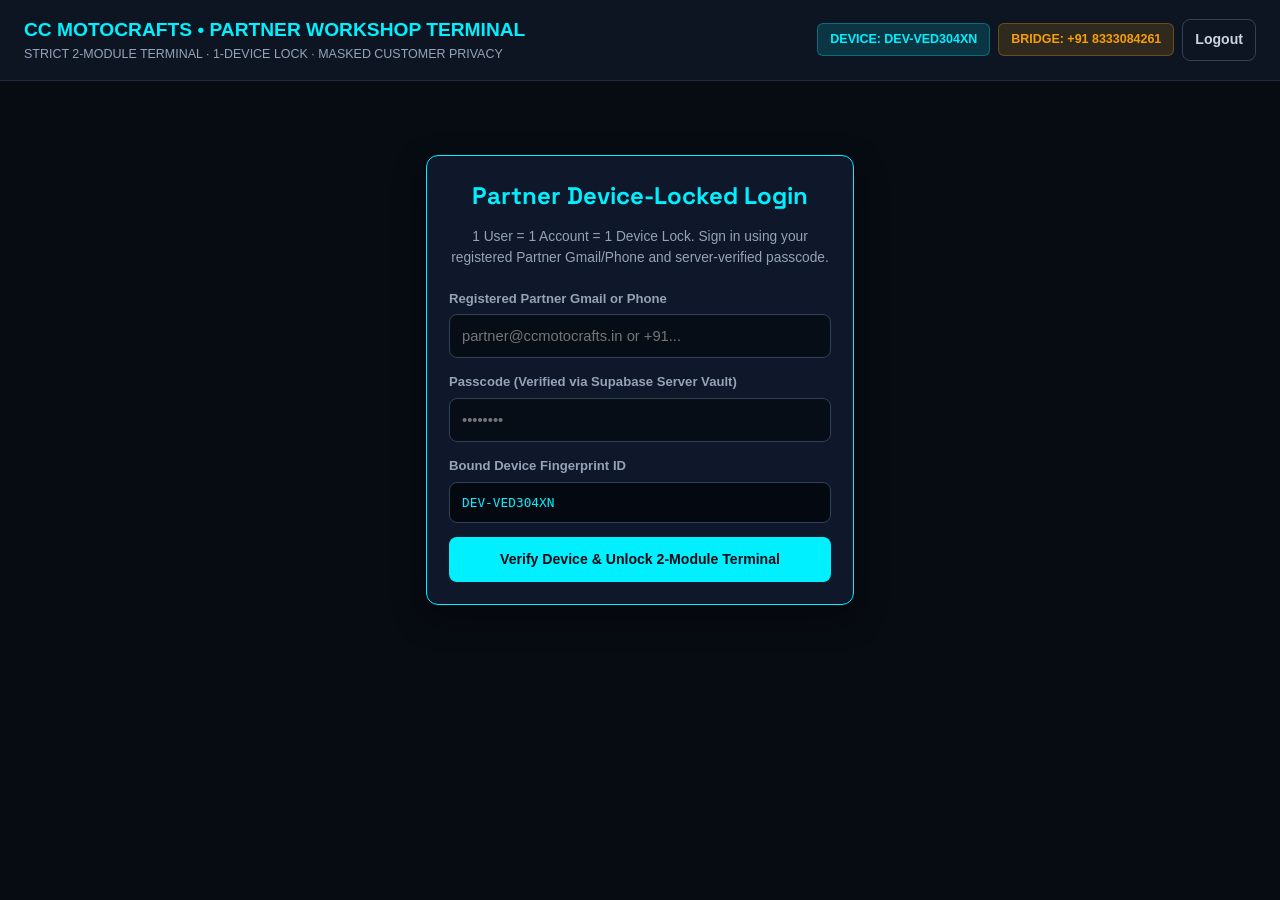
==== commit 7ae97701: "Add files via upload" ====
--- a/index.html
+++ b/index.html
@@ -3,536 +3,383 @@
 <head>
   <meta charset="UTF-8">
   <meta name="viewport" content="width=device-width, initial-scale=1.0">
-  <title>CC Motocrafts | Garage Partner Terminal (CC 1010)</title>
+  <title>CC Motocrafts | Strict 2-Module Partner Terminal</title>
   <link rel="stylesheet" href="app.css">
   <link rel="manifest" href="manifest.json">
   <link rel="icon" type="image/svg+xml" href="icon.svg">
   <style>
     body { background: #070b12; color: #f1f5f9; font-family: -apple-system, BlinkMacSystemFont, "Segoe UI", Roboto, sans-serif; margin: 0; padding: 0; }
     .partner-header { background: #0d1522; border-bottom: 1px solid #1e293b; padding: 16px 24px; display: flex; justify-content: space-between; align-items: center; flex-wrap: wrap; gap: 12px; }
-    .brand-title { font-size: 1.25rem; font-weight: 800; color: #00f0ff; letter-spacing: 0.5px; }
-    .brand-sub { font-size: 0.8rem; color: #94a3b8; }
-    .header-badges { display: flex; gap: 8px; align-items: center; }
-    .badge { padding: 6px 12px; border-radius: 6px; font-size: 0.8rem; font-weight: 600; }
+    .brand-title { font-size: 1.2rem; font-weight: 800; color: #00f0ff; }
+    .brand-sub { font-size: 0.78rem; color: #94a3b8; }
+    .badge { padding: 6px 12px; border-radius: 6px; font-size: 0.78rem; font-weight: 700; }
     .badge-cyan { background: rgba(0, 240, 255, 0.15); color: #00f0ff; border: 1px solid rgba(0, 240, 255, 0.3); }
     .badge-amber { background: rgba(245, 158, 11, 0.15); color: #f59e0b; border: 1px solid rgba(245, 158, 11, 0.3); }
-    .container { max-width: 1200px; margin: 0 auto; padding: 24px 16px; }
-    .card { background: #0f172a; border: 1px solid #1e293b; border-radius: 12px; padding: 24px; margin-bottom: 24px; }
-    .card-title { font-size: 1.15rem; font-weight: 700; color: #f8fafc; margin-top: 0; margin-bottom: 16px; display: flex; align-items: center; gap: 8px; }
-    .btn { padding: 10px 18px; border-radius: 8px; font-weight: 600; cursor: pointer; border: none; transition: all 0.2s; font-size: 0.9rem; }
+    .container { max-width: 1150px; margin: 0 auto; padding: 24px 16px; }
+    .card { background: #0f172a; border: 1px solid #1e293b; border-radius: 12px; padding: 22px; margin-bottom: 20px; }
+    .card-title { font-size: 1.1rem; font-weight: 700; color: #f8fafc; margin-top: 0; margin-bottom: 14px; display: flex; align-items: center; gap: 8px; }
+    .btn { padding: 10px 16px; border-radius: 8px; font-weight: 700; cursor: pointer; border: none; font-size: 0.88rem; transition: 0.2s; }
     .btn-primary { background: #00f0ff; color: #050b14; }
-    .btn-primary:hover { background: #38bdf8; }
-    .btn-success { background: #10b981; color: white; }
-    .btn-danger { background: #ef4444; color: white; }
+    .btn-success { background: #10b981; color: #fff; }
+    .btn-danger { background: #ef4444; color: #fff; }
+    .btn-gold { background: #f59e0b; color: #050b14; }
     .btn-outline { background: transparent; border: 1px solid #334155; color: #cbd5e1; }
-    .btn-outline:hover { background: #1e293b; color: white; }
-    .form-group { margin-bottom: 16px; }
-    .form-group label { display: block; font-size: 0.85rem; color: #94a3b8; margin-bottom: 6px; font-weight: 500; }
-    .form-control { width: 100%; box-sizing: border-box; background: #070d17; border: 1px solid #334155; border-radius: 8px; padding: 10px 14px; color: white; font-size: 0.95rem; }
-    .form-control:focus { outline: none; border-color: #00f0ff; }
-    .toggle-row { display: flex; gap: 12px; align-items: center; flex-wrap: wrap; margin-bottom: 20px; }
-    .status-pill { padding: 8px 16px; border-radius: 30px; font-weight: 700; font-size: 0.9rem; display: inline-flex; align-items: center; gap: 8px; cursor: pointer; }
-    .status-online { background: rgba(16, 185, 129, 0.2); color: #10b981; border: 1px solid #10b981; }
-    .status-offline { background: rgba(239, 68, 68, 0.2); color: #ef4444; border: 1px solid #ef4444; }
+    .form-group { margin-bottom: 14px; }
+    .form-group label { display: block; font-size: 0.82rem; color: #94a3b8; margin-bottom: 6px; font-weight: 600; }
+    .form-control { width: 100%; box-sizing: border-box; background: #070d17; border: 1px solid #334155; border-radius: 8px; padding: 10px 12px; color: #fff; font-size: 0.92rem; }
+    .tabs { display: flex; gap: 8px; margin-bottom: 20px; border-bottom: 1px solid #1e293b; padding-bottom: 10px; flex-wrap: wrap; }
+    .tab-btn { background: none; border: none; color: #94a3b8; font-weight: 700; padding: 10px 18px; border-radius: 8px; cursor: pointer; }
+    .tab-btn.active { background: #1e293b; color: #00f0ff; border-bottom: 2px solid #00f0ff; }
     .job-card { background: #141e33; border: 1px solid #233554; border-radius: 10px; padding: 18px; margin-bottom: 16px; }
-    .job-header { display: flex; justify-content: space-between; align-items: center; border-bottom: 1px solid #233554; padding-bottom: 12px; margin-bottom: 12px; }
-    .job-code { font-family: monospace; font-weight: 700; color: #00f0ff; font-size: 1.05rem; }
-    .job-grid { display: grid; grid-template-columns: repeat(auto-fit, minmax(220px, 1fr)); gap: 12px; font-size: 0.88rem; }
-    .job-label { color: #64748b; font-size: 0.75rem; text-transform: uppercase; }
+    .job-grid { display: grid; grid-template-columns: repeat(auto-fit, minmax(200px, 1fr)); gap: 12px; font-size: 0.86rem; margin-top: 12px; }
+    .job-label { color: #64748b; font-size: 0.72rem; text-transform: uppercase; }
     .job-val { color: #e2e8f0; font-weight: 600; }
-    .tabs { display: flex; gap: 8px; margin-bottom: 20px; border-bottom: 1px solid #1e293b; padding-bottom: 10px; }
-    .tab-btn { background: none; border: none; color: #94a3b8; font-weight: 600; padding: 8px 16px; border-radius: 6px; cursor: pointer; }
-    .tab-btn.active { background: #1e293b; color: #00f0ff; border-bottom: 2px solid #00f0ff; }
     .revoked-screen { display: none; position: fixed; inset: 0; background: #090305; z-index: 99999; flex-direction: column; justify-content: center; align-items: center; padding: 24px; text-align: center; }
     .revoked-box { background: #1f0a0d; border: 2px solid #ef4444; border-radius: 16px; padding: 40px 32px; max-width: 500px; }
   </style>
 </head>
 <body>
 
-  <!-- REVOKED SCREEN OVERLAY -->
+  <!-- 2-SECOND STAFF ACCESS KILL-SWITCH OVERLAY -->
   <div id="partner-revoked-screen" class="revoked-screen">
     <div class="revoked-box">
       <div style="font-size: 3.5rem; margin-bottom: 12px;">🚨</div>
-      <h1 style="color: #ef4444; margin: 0 0 12px 0;">ACCESS REVOKED</h1>
-      <p style="color: #fca5a5; font-size: 1rem; line-height: 1.5; margin-bottom: 20px;">
-        This garage partner session has been terminated by Supreme Owner Command (Shaik Mujahid). Your terminal access is locked.
+      <h1 style="color: #ef4444; margin: 0 0 12px 0;">ACCESS SUSPENDED</h1>
+      <p style="color: #fca5a5; font-size: 1.05rem; line-height: 1.5; margin-bottom: 20px;">
+        Your device has an issue. Access suspended — contact CC Motocrafts Admin.
       </p>
       <div style="background: rgba(0,0,0,0.4); padding: 12px; border-radius: 8px; color: #cbd5e1; font-size: 0.85rem; margin-bottom: 20px;">
-        Contact Master Owner Desk: <strong>+91 8333007351</strong><br>
-        Email: <strong>info@ccmotocrafts.in</strong>
-      </div>
-      <button class="btn btn-outline" onclick="location.reload()">Check Session Again</button>
+        2W Manager Nitish Kumar: <strong>+91 8333084261</strong><br>
+        Admin Vault: <strong>info@ccmotocrafts.in</strong>
+      </div>
     </div>
   </div>
 
   <!-- HEADER -->
   <header class="partner-header">
     <div>
-      <div class="brand-title">CC MOTOCRAFTS</div>
-      <div class="brand-sub">GARAGE PARTNER DISPATCH TERMINAL • HYDERABAD</div>
-    </div>
-    <div class="header-badges">
-      <span class="badge badge-cyan">HOTLINE: +91 8333007351</span>
-      <span class="badge badge-amber" id="partner-role-badge">PARTNER CC 1010</span>
+      <div class="brand-title">CC MOTOCRAFTS • PARTNER WORKSHOP TERMINAL</div>
+      <div class="brand-sub">STRICT 2-MODULE TERMINAL · 1-DEVICE LOCK · MASKED CUSTOMER PRIVACY</div>
+    </div>
+    <div style="display:flex;gap:8px;align-items:center;">
+      <span class="badge badge-cyan" id="device-lock-badge">DEVICE: VERIFYING</span>
+      <span class="badge badge-amber">BRIDGE: +91 8333084261</span>
       <button class="btn btn-outline" style="padding: 6px 12px;" onclick="partnerLogout()">Logout</button>
     </div>
   </header>
 
-  <!-- LOGIN CONTAINER -->
-  <div id="partner-login-view" class="container" style="max-width: 460px; margin-top: 60px;">
+  <!-- ZERO-LEAK SERVER-SIDE LOGIN -->
+  <div id="partner-login-view" class="container" style="max-width: 460px; margin-top: 50px;">
     <div class="card" style="border-color: #00f0ff;">
-      <h2 style="color: #00f0ff; margin-top: 0; text-align: center;">Partner Authentication</h2>
-      <p style="color: #94a3b8; font-size: 0.9rem; text-align: center; margin-bottom: 24px;">
-        Enter your authorized Partner ID and confidential Garage Passcode to unlock job dispatches.
+      <h2 style="color: #00f0ff; margin-top: 0; text-align: center;">Partner Device-Locked Login</h2>
+      <p style="color: #94a3b8; font-size: 0.86rem; text-align: center; margin-bottom: 20px;">
+        1 User = 1 Account = 1 Device Lock. Sign in using your registered Partner Gmail/Phone and server-verified passcode.
       </p>
       <div class="form-group">
-        <label>Partner ID</label>
-        <input type="text" id="partner-id-input" class="form-control" value="PARTNER-01" placeholder="e.g. PARTNER-01">
+        <label>Registered Partner Gmail or Phone</label>
+        <input type="text" id="partner-id-input" class="form-control" placeholder="partner@ccmotocrafts.in or +91...">
       </div>
       <div class="form-group">
-        <label>Garage Passcode</label>
+        <label>Passcode (Verified via Supabase Server Vault)</label>
         <input type="password" id="partner-pass-input" class="form-control" placeholder="••••••••">
       </div>
-      <div id="partner-login-err" style="color: #ef4444; font-size: 0.85rem; margin-bottom: 12px; display: none;">Invalid Partner Passcode. Please verify with Head Office.</div>
-      <button class="btn btn-primary" style="width: 100%; padding: 12px;" onclick="partnerLogin()">Authenticate & Open Terminal</button>
+      <div class="form-group">
+        <label>Bound Device Fingerprint ID</label>
+        <input type="text" id="partner-device-id" class="form-control" readonly style="background:#040810;color:#00f0ff;font-family:monospace;font-size:0.8rem;">
+      </div>
+      <div id="partner-login-err" style="color: #ef4444; font-size: 0.85rem; margin-bottom: 12px; display: none;"></div>
+      <button class="btn btn-primary" style="width: 100%; padding: 12px;" onclick="partnerServerLogin()">Verify Device & Unlock 2-Module Terminal</button>
     </div>
   </div>
 
-  <!-- MAIN TERMINAL VIEW -->
+  <!-- MAIN 2-MODULE TERMINAL VIEW -->
   <div id="partner-main-view" class="container" style="display: none;">
-    
-    <!-- AVAILABILITY & FLATBED TOGGLES -->
-    <div class="card">
-      <div class="card-title">Workshop Status & Free 10km Hydraulic Van Coordinator</div>
-      <div class="toggle-row">
-        <div id="workshop-avail-toggle" class="status-pill status-online" onclick="toggleWorkshopAvail()">
-          <span style="font-size: 1.2rem;">●</span> <span id="workshop-avail-text">Status: ONLINE (Accepting Jobs)</span>
-        </div>
-        <div id="flatbed-toggle" class="status-pill status-online" onclick="toggleFlatbed()">
-          <span>🚚</span> <span id="flatbed-text">Free 10km Hydraulic Flatbed: ON</span>
-        </div>
-        <div style="margin-left: auto; color: #94a3b8; font-size: 0.85rem;">
-          Workshop: <strong>CC Motocrafts Superbike & 4W Bay (Banjara Hills)</strong>
-        </div>
-      </div>
-    </div>
-
-    <!-- TABS -->
     <div class="tabs">
-      <button class="tab-btn active" onclick="switchPartnerTab('jobs')">📋 Active Job Cards & Dispatches</button>
-      <button class="tab-btn" onclick="switchPartnerTab('profile')">🏢 One-Time Locked Shop Profile</button>
-      <button class="tab-btn" onclick="switchPartnerTab('invoice')">🧾 Dynamic GST Invoice Engine</button>
-    </div>
-
-    <!-- TAB 1: JOBS -->
-    <div id="tab-jobs">
-      <div style="display: flex; justify-content: space-between; align-items: center; margin-bottom: 16px;">
-        <h3 style="margin: 0; color: #f1f5f9;">Assigned Automotive Job Cards</h3>
-        <div style="display: flex; gap: 8px;">
-          <button class="btn btn-outline" id="filter-2w-btn" onclick="filterJobs('2w')">2-Wheeler (100cc–2500cc)</button>
-          <button class="btn btn-outline" id="filter-4w-btn" onclick="filterJobs('4w')">4-Wheeler (Cars/SUVs)</button>
-          <button class="btn btn-primary" onclick="filterJobs('all')">All Leads</button>
-        </div>
-      </div>
-
-      <!-- JOB 1 -->
-      <div class="job-card" data-category="2w">
-        <div class="job-header">
-          <div>
-            <span class="job-code">CCM-HYD-2W101</span>
-            <span class="badge badge-cyan" style="margin-left: 8px;">2W SUPERBIKE (100cc-2500cc)</span>
-          </div>
-          <div>
-            <span style="color: #10b981; font-weight: 700; font-size: 1.1rem;">₹1,850</span>
-          </div>
-        </div>
-        <div class="job-grid">
-          <div>
-            <div class="job-label">Vehicle Model</div>
-            <div class="job-val">KTM Duke 390 BS6 (373cc)</div>
-          </div>
-          <div>
-            <div class="job-label">Customer & Mobile</div>
-            <div class="job-val">Srinivas Rao (+91 98480XXXXX)</div>
-          </div>
-          <div>
-            <div class="job-label">Location / Area</div>
-            <div class="job-val">Road No. 12, Banjara Hills, Hyd (500034)</div>
-          </div>
-          <div>
-            <div class="job-label">Reported Issue</div>
-            <div class="job-val">Tappet knock at idle, low pickup, chain slack</div>
-          </div>
-          <div>
-            <div class="job-label">Odometer KM</div>
-            <div class="job-val">14,250 KM</div>
-          </div>
-          <div>
-            <div class="job-label">Service Master</div>
-            <div class="job-val">Ustad Abdul Kareem (30-Yr Master Tech)</div>
-          </div>
-        </div>
-        <div style="margin-top: 16px; display: flex; gap: 12px; align-items: center; flex-wrap: wrap; border-top: 1px solid #233554; padding-top: 12px;">
-          <label style="color: #94a3b8; font-size: 0.85rem;">Update 6-Stage Telemetry:</label>
-          <select id="stage-select-1" class="form-control" style="width: auto; padding: 6px 12px;">
-            <option value="01 - Booked (Order Logged)">01 - Booked (Order Logged)</option>
-            <option value="02 - Hydraulic Van Dispatched">02 - Hydraulic Van Dispatched</option>
-            <option value="03 - Vehicle Reached Workshop">03 - Vehicle Reached Workshop</option>
-            <option value="04 - Diagnostic Video Sent on WhatsApp" selected>04 - Diagnostic Video Sent on WhatsApp</option>
-            <option value="05 - Precision Repair in Progress">05 - Precision Repair in Progress</option>
-            <option value="06 - Delivered with 6-Mo Warranty">06 - Delivered with 6-Mo Warranty</option>
-          </select>
-          <button class="btn btn-primary" onclick="updateJobStage('CCM-HYD-2W101', 'stage-select-1')">Sync Stage to Customer & WhatsApp</button>
-        </div>
-      </div>
-
-      <!-- JOB 2 -->
-      <div class="job-card" data-category="4w">
-        <div class="job-header">
-          <div>
-            <span class="job-code">CCM-HYD-4W552</span>
-            <span class="badge badge-amber" style="margin-left: 8px;">4W CAR / LUXURY FLEET</span>
-          </div>
-          <div>
-            <span style="color: #10b981; font-weight: 700; font-size: 1.1rem;">₹8,400</span>
-          </div>
-        </div>
-        <div class="job-grid">
-          <div>
-            <div class="job-label">Vehicle Model</div>
-            <div class="job-val">Hyundai Creta 1.5 DCT Turbo Petrol</div>
-          </div>
-          <div>
-            <div class="job-label">Customer & Mobile</div>
-            <div class="job-val">Ayesha Siddiqua (+91 83330XXXXX)</div>
-          </div>
-          <div>
-            <div class="job-label">Location / Area</div>
-            <div class="job-val">Madhapur, Hitec City Corridor, Hyd (500081)</div>
-          </div>
-          <div>
-            <div class="job-label">Reported Issue</div>
-            <div class="job-val">DCT transmission jerk in 2nd gear, AC cooling drop</div>
-          </div>
-          <div>
-            <div class="job-label">Odometer KM</div>
-            <div class="job-val">38,900 KM</div>
-          </div>
-          <div>
-            <div class="job-label">Service Master</div>
-            <div class="job-val">Master Imran Khan (22-Yr Automatic Transmission Head)</div>
-          </div>
-        </div>
-        <div style="margin-top: 16px; display: flex; gap: 12px; align-items: center; flex-wrap: wrap; border-top: 1px solid #233554; padding-top: 12px;">
-          <label style="color: #94a3b8; font-size: 0.85rem;">Update 6-Stage Telemetry:</label>
-          <select id="stage-select-2" class="form-control" style="width: auto; padding: 6px 12px;">
-            <option value="01 - Booked (Order Logged)">01 - Booked (Order Logged)</option>
-            <option value="02 - Hydraulic Van Dispatched">02 - Hydraulic Van Dispatched</option>
-            <option value="03 - Vehicle Reached Workshop" selected>03 - Vehicle Reached Workshop</option>
-            <option value="04 - Diagnostic Video Sent on WhatsApp">04 - Diagnostic Video Sent on WhatsApp</option>
-            <option value="05 - Precision Repair in Progress">05 - Precision Repair in Progress</option>
-            <option value="06 - Delivered with 6-Mo Warranty">06 - Delivered with 6-Mo Warranty</option>
-          </select>
-          <button class="btn btn-primary" onclick="updateJobStage('CCM-HYD-4W552', 'stage-select-2')">Sync Stage to Customer & WhatsApp</button>
-        </div>
-      </div>
-    </div>
-
-    <!-- TAB 2: PROFILE -->
-    <div id="tab-profile" style="display: none;">
+      <button class="tab-btn active" onclick="switchPartnerTab('module-a', this)">🔧 Module A: Assigned Jobs, Locked Profile & GST/Non-GST PDF Billing</button>
+      <button class="tab-btn" onclick="switchPartnerTab('module-b', this)">🤖 Module B: AI Master Engineering Co-Pilot (Voice + Speaker + Text)</button>
+    </div>
+
+    <!-- MODULE A: ASSIGNED JOBS (MASKED PHONE) + LOCKED PROFILE + PDF BILLING -->
+    <div id="module-a">
+      <!-- ASSIGNED JOBS WITH MASKED PHONE & SINGLE CLICK-TO-CALL BUTTON -->
       <div class="card">
-        <div class="card-title">Locked Workshop KYC & Statutory Licenses (Verified by Head Office)</div>
-        <div style="display: grid; grid-template-columns: repeat(auto-fit, minmax(260px, 1fr)); gap: 16px;">
+        <div class="card-title">📋 Assigned Workshop Jobs (Strict Customer Phone Masking)</div>
+        <p style="color:#94a3b8;font-size:0.84rem;margin-top:-6px;margin-bottom:16px;">
+          Raw customer numbers are masked at the API level. Use the single Call Bridge button to speak with the customer via the official CC Motocrafts Business Number.
+        </p>
+
+        <div class="job-card">
+          <div style="display:flex;justify-content:space-between;align-items:center;flex-wrap:wrap;gap:8px;border-bottom:1px solid #233554;padding-bottom:10px;">
+            <div>
+              <strong style="color:#00f0ff;font-family:monospace;font-size:1.05rem;">CCM-HYD-2W101</strong>
+              <span class="badge badge-cyan" style="margin-left:8px;">2W PETROL (100cc–2500cc)</span>
+            </div>
+            <button class="btn btn-success" onclick="bridgeCallCustomer('CCM-HYD-2W101')">📞 Call Customer via CC Motocrafts</button>
+          </div>
+          <div class="job-grid">
+            <div><div class="job-label">Vehicle Model</div><div class="job-val">KTM Duke 390 BS6 (373cc Petrol)</div></div>
+            <div><div class="job-label">Masked Customer Contact</div><div class="job-val" style="color:#f59e0b;font-family:monospace;">+91 XXXXXXXX</div></div>
+            <div><div class="job-label">Odometer & Symptoms</div><div class="job-val">14,250 KM · Tappet knock & low pickup</div></div>
+            <div><div class="job-label">Customer Quotation Approval</div><div class="job-val" id="quote-status-1" style="color:#f59e0b;">Pending Upload & Approval</div></div>
+          </div>
+
+          <div style="margin-top:16px;padding-top:12px;border-top:1px solid #233554;display:flex;gap:12px;flex-wrap:wrap;align-items:center;">
+            <label style="font-size:0.82rem;color:#cbd5e1;display:flex;align-items:center;gap:6px;">
+              <input type="checkbox" id="proof-uploaded-1" onchange="checkCompletionLock()"> Inspection Photos/Video Uploaded
+            </label>
+            <label style="font-size:0.82rem;color:#cbd5e1;display:flex;align-items:center;gap:6px;">
+              <input type="checkbox" id="quote-approved-1" onchange="checkCompletionLock()"> Customer Quotation Approved
+            </label>
+            <button id="complete-job-btn-1" class="btn btn-primary" disabled style="opacity:0.5;cursor:not-allowed;" onclick="markJobCompleted()">🔒 Mark Job Completed</button>
+          </div>
+        </div>
+      </div>
+
+      <!-- ONE-TIME LOCKED WORKSHOP PROFILE -->
+      <div class="card">
+        <div class="card-title">🏢 One-Time Workshop Profile (Locked by Master Owner)</div>
+        <div style="display:grid;grid-template-columns:repeat(auto-fit, minmax(230px, 1fr));gap:14px;">
           <div class="form-group">
-            <label>Shop GSTIN Number</label>
-            <input type="text" class="form-control" value="36AABCC7890M1ZS" readonly style="background: #111a2e;">
+            <label>Workshop Address & GPS Coordinates</label>
+            <input type="text" id="prof-addr" class="form-control" value="Road No. 12, Banjara Hills, Hyderabad (17.4126, 78.4482)" readonly style="background:#111a2e;">
           </div>
           <div class="form-group">
-            <label>Shop Trade License Number</label>
-            <input type="text" class="form-control" value="GHMC-TRD-2026-89412" readonly style="background: #111a2e;">
+            <label>ID / Electricity Bill Proof Status</label>
+            <input type="text" class="form-control" value="VERIFIED & OWNER LOCKED (is_profile_locked = true)" readonly style="background:#111a2e;color:#10b981;">
           </div>
           <div class="form-group">
-            <label>Shop Aadhaar KYC</label>
-            <input type="text" class="form-control" value="XXXX-XXXX-7890 (Verified & Secured)" readonly style="background: #111a2e;">
+            <label>Optional GSTIN Number</label>
+            <input type="text" id="prof-gst" class="form-control" value="36AABCC7890M1ZS" readonly style="background:#111a2e;">
           </div>
           <div class="form-group">
-            <label>Shop PAN Card Number</label>
-            <input type="text" class="form-control" value="AABCC7890M" readonly style="background: #111a2e;">
-          </div>
-          <div class="form-group" style="grid-column: 1 / -1;">
-            <label>Registered Workshop Address</label>
-            <input type="text" class="form-control" value="CC Motocrafts Superbike & 4W Master Bay, Road No. 12, Banjara Hills, Hyderabad - 500034" readonly style="background: #111a2e;">
-          </div>
-        </div>
-        <div style="margin-top: 16px;">
-          <button class="btn btn-primary" onclick="printTechnicianBadge()">🪪 Print Verified Technician ID Card</button>
-        </div>
-      </div>
-    </div>
-
-    <!-- TAB 3: INVOICE ENGINE -->
-    <div id="tab-invoice" style="display: none;">
+            <label>Optional Shop Trade License</label>
+            <input type="text" id="prof-lic" class="form-control" value="GHMC-TRD-2026-89412" readonly style="background:#111a2e;">
+          </div>
+        </div>
+      </div>
+
+      <!-- PDF INVOICE GENERATOR WITH GST / LICENSE ON-OFF TOGGLE -->
       <div class="card">
-        <div class="card-title">Dynamic GST Invoice Generator & Real-Time Toggles</div>
-        
-        <!-- TOGGLES -->
-        <div style="display: flex; gap: 16px; flex-wrap: wrap; background: #070d17; padding: 14px; border-radius: 8px; margin-bottom: 20px;">
-          <label style="display: flex; align-items: center; gap: 8px; cursor: pointer; color: #cbd5e1; font-size: 0.9rem;">
-            <input type="checkbox" id="toggle-gst" checked onchange="renderInvoicePreview()"> Enable 18% GST (9% CGST + 9% SGST)
+        <div class="card-title">🧾 CC Motocrafts PDF Invoice Generator (GST / License ON-OFF Toggle)</div>
+        <div style="background:#070d17;padding:12px 16px;border-radius:8px;margin-bottom:16px;display:flex;align-items:center;justify-content:space-between;flex-wrap:wrap;gap:12px;">
+          <label style="display:flex;align-items:center;gap:8px;cursor:pointer;font-weight:700;color:#00f0ff;">
+            <input type="checkbox" id="gst-license-toggle" checked onchange="renderPartnerInvoice()">
+            [GST / License ON-OFF Toggle] — Print GSTIN & Trade License on Invoice
           </label>
-          <label style="display: flex; align-items: center; gap: 8px; cursor: pointer; color: #cbd5e1; font-size: 0.9rem;">
-            <input type="checkbox" id="toggle-trade" checked onchange="renderInvoicePreview()"> Enable Trade License Badge
-          </label>
-          <label style="display: flex; align-items: center; gap: 8px; cursor: pointer; color: #cbd5e1; font-size: 0.9rem;">
-            <input type="checkbox" id="toggle-aadhaar" checked onchange="renderInvoicePreview()"> Enable Shop Aadhaar & PAN KYC
-          </label>
-          <label style="display: flex; align-items: center; gap: 8px; cursor: pointer; color: #cbd5e1; font-size: 0.9rem;">
-            <input type="checkbox" id="toggle-warranty" checked onchange="renderInvoicePreview()"> Enable 6-Month Written Warranty Seal
-          </label>
-        </div>
-
-        <!-- INVOICE PREVIEW -->
-        <div id="invoice-preview-box" style="background: white; color: #0f172a; border-radius: 10px; padding: 24px; font-family: monospace;">
-          <!-- Content rendered by JS -->
-        </div>
-
-        <div style="margin-top: 20px; display: flex; gap: 12px;">
-          <button class="btn btn-primary" onclick="printInvoicePDF()">🖨️ Print / Save Official PDF Invoice</button>
-          <button class="btn btn-success" onclick="shareInvoiceWhatsApp()">📲 Send Invoice to Customer WhatsApp</button>
-        </div>
-      </div>
-    </div>
-
+          <button class="btn btn-primary" onclick="printPartnerPDF()">🖨️ Generate & Print PDF Invoice</button>
+        </div>
+
+        <div id="partner-invoice-preview" style="background:#fff;color:#0f172a;padding:24px;border-radius:10px;font-family:monospace;"></div>
+      </div>
+    </div>
+
+    <!-- MODULE B: AI MASTER ENGINEERING CO-PILOT (VOICE + SPEAKER + TEXT) -->
+    <div id="module-b" style="display: none;">
+      <div class="card" style="border-color:#00f0ff;">
+        <div class="card-title">🤖 AI Master Engineering Co-Pilot (100cc Commuters to 2500cc BS6 Superbikes & 4W)</div>
+        <p style="color:#94a3b8;font-size:0.86rem;margin-top:-6px;margin-bottom:16px;">
+          Speak or type any fault (e.g., "BS6 600cc no spark/current", "wiring harness short", or an OBD-II / ECU code) to receive 5–6 step-by-step multi-brand diagnostic checks via voice & text.
+        </p>
+
+        <div style="display:flex;gap:10px;flex-wrap:wrap;margin-bottom:14px;">
+          <input type="text" id="ai-fault-input" class="form-control" style="flex:1;min-width:240px;" placeholder="Describe fault or OBD-II code (e.g. BS6 600cc no spark/current)...">
+          <button class="btn btn-gold" onclick="startCoPilotVoice()">🎤 Speak Fault</button>
+          <button class="btn btn-primary" onclick="runCoPilotDiagnosis()">⚡ Run 6-Step AI Diagnosis</button>
+          <button class="btn btn-outline" onclick="speakLastReply()">🔊 Read Aloud</button>
+        </div>
+
+        <div id="ai-copilot-output" style="background:#070d17;border:1px solid #1e293b;border-radius:10px;padding:18px;min-height:180px;color:#e2e8f0;font-size:0.92rem;line-height:1.6;white-space:pre-wrap;">Ready for diagnostic query. Tap 🎤 Speak Fault or type a mechanical/ECU issue above.</div>
+      </div>
+    </div>
   </div>
 
   <script>
-    // Authentication State
-    function partnerLogin() {
-      const pass = document.getElementById('partner-pass-input').value.trim();
-      if (pass === 'CC1010' || pass === 'CC105' || pass === '000786000') {
-        localStorage.setItem('ccm_partner_auth', 'true');
-        localStorage.setItem('ccm_partner_id', document.getElementById('partner-id-input').value.trim());
-        showTerminal();
-      } else {
-        document.getElementById('partner-login-err').style.display = 'block';
-      }
-    }
-
-    function partnerLogout() {
-      localStorage.removeItem('ccm_partner_auth');
-      location.reload();
-    }
-
-    function showTerminal() {
+    const WORKER_API = 'https://api.ccmotocrafts.in';
+
+    function getDeviceId() {
+      let id = localStorage.getItem('ccm_device_id');
+      if (!id) {
+        id = 'DEV-' + Math.random().toString(36).substring(2, 10).toUpperCase();
+        localStorage.setItem('ccm_device_id', id);
+      }
+      return id;
+    }
+
+    document.addEventListener('DOMContentLoaded', () => {
+      const dev = getDeviceId();
+      const inp = document.getElementById('partner-device-id');
+      const badge = document.getElementById('device-lock-badge');
+      if (inp) inp.value = dev;
+      if (badge) badge.textContent = 'DEVICE: ' + dev;
+      if (localStorage.getItem('ccm_partner_session') === 'active') {
+        unlockPartnerUI();
+      }
+    });
+
+    async function partnerServerLogin() {
+      const identifier = document.getElementById('partner-id-input').value.trim();
+      const passcode = document.getElementById('partner-pass-input').value.trim();
+      const deviceId = getDeviceId();
+      const errEl = document.getElementById('partner-login-err');
+
+      if (!identifier || !passcode) {
+        errEl.textContent = 'Enter your registered Gmail/Phone and Passcode.';
+        errEl.style.display = 'block';
+        return;
+      }
+
+      try {
+        const res = await fetch(WORKER_API + '/api/staff/login', {
+          method: 'POST',
+          headers: { 'Content-Type': 'application/json' },
+          body: JSON.stringify({ identifier, passcode, deviceId, roleGroup: 'partner' })
+        });
+        const data = await res.json();
+        if (data.ok) {
+          localStorage.setItem('ccm_partner_session', 'active');
+          unlockPartnerUI();
+        } else {
+          errEl.textContent = data.error || 'Authentication rejected by Supabase Server Vault.';
+          errEl.style.display = 'block';
+        }
+      } catch (e) {
+        errEl.textContent = 'Connect Cloudflare Worker & Supabase RPC (verify_staff_login) to authenticate.';
+        errEl.style.display = 'block';
+      }
+    }
+
+    function unlockPartnerUI() {
       document.getElementById('partner-login-view').style.display = 'none';
       document.getElementById('partner-main-view').style.display = 'block';
-      renderInvoicePreview();
-    }
-
-    // Availability Toggle
-    let isOnline = true;
-    function toggleWorkshopAvail() {
-      isOnline = !isOnline;
-      const el = document.getElementById('workshop-avail-toggle');
-      const txt = document.getElementById('workshop-avail-text');
-      if (isOnline) {
-        el.className = 'status-pill status-online';
-        txt.textContent = 'Status: ONLINE (Accepting Jobs)';
+      renderPartnerInvoice();
+    }
+
+    function partnerLogout() {
+      localStorage.removeItem('ccm_partner_session');
+      location.reload();
+    }
+
+    function switchPartnerTab(tabId, btn) {
+      document.querySelectorAll('.tab-btn').forEach(b => b.classList.remove('active'));
+      btn.classList.add('active');
+      document.getElementById('module-a').style.display = tabId === 'module-a' ? 'block' : 'none';
+      document.getElementById('module-b').style.display = tabId === 'module-b' ? 'block' : 'none';
+    }
+
+    function bridgeCallCustomer(bookingCode) {
+      alert(`📞 Masked Click-to-Call Bridge Activated for ${bookingCode}!\n\nConnecting via CC Motocrafts Business Bridge (+91 8333084261 - Nitish Kumar).\nNeither Partner nor Customer sees each other's personal mobile number.\nCall timestamp & recording logged to Supabase job_tracking.`);
+    }
+
+    function checkCompletionLock() {
+      const p = document.getElementById('proof-uploaded-1').checked;
+      const q = document.getElementById('quote-approved-1').checked;
+      const btn = document.getElementById('complete-job-btn-1');
+      const status = document.getElementById('quote-status-1');
+      if (p && q) {
+        btn.disabled = false;
+        btn.style.opacity = '1';
+        btn.style.cursor = 'pointer';
+        btn.textContent = '✅ Mark Job Completed';
+        status.textContent = 'Photos & Customer Quotation Approved';
+        status.style.color = '#10b981';
       } else {
-        el.className = 'status-pill status-offline';
-        txt.textContent = 'Status: OFFLINE (Dispatches Paused)';
-      }
-    }
-
-    let isFlatbedOn = true;
-    function toggleFlatbed() {
-      isFlatbedOn = !isFlatbedOn;
-      const el = document.getElementById('flatbed-toggle');
-      const txt = document.getElementById('flatbed-text');
-      if (isFlatbedOn) {
-        el.className = 'status-pill status-online';
-        txt.textContent = 'Free 10km Hydraulic Flatbed: ON';
-      } else {
-        el.className = 'status-pill status-offline';
-        txt.textContent = 'Free 10km Hydraulic Flatbed: PAUSED';
-      }
-    }
-
-    // Tabs
-    function switchPartnerTab(tab) {
-      document.querySelectorAll('.tab-btn').forEach(b => b.classList.remove('active'));
-      document.getElementById('tab-jobs').style.display = tab === 'jobs' ? 'block' : 'none';
-      document.getElementById('tab-profile').style.display = tab === 'profile' ? 'block' : 'none';
-      document.getElementById('tab-invoice').style.display = tab === 'invoice' ? 'block' : 'none';
-      event.target.classList.add('active');
-    }
-
-    // Job Filters
-    function filterJobs(cat) {
-      document.querySelectorAll('.job-card').forEach(c => {
-        if (cat === 'all' || c.getAttribute('data-category') === cat) {
-          c.style.display = 'block';
-        } else {
-          c.style.display = 'none';
+        btn.disabled = true;
+        btn.style.opacity = '0.5';
+        btn.style.cursor = 'not-allowed';
+        btn.textContent = '🔒 Mark Job Completed';
+      }
+    }
+
+    function markJobCompleted() {
+      alert('✅ Job marked COMPLETED! Inspection proof & customer approval verified in Supabase.');
+    }
+
+    function renderPartnerInvoice() {
+      const gstOn = document.getElementById('gst-license-toggle').checked;
+      const box = document.getElementById('partner-invoice-preview');
+      const base = 1850;
+      const gstAmt = gstOn ? Math.round(base * 0.18) : 0;
+      const total = base + gstAmt;
+
+      box.innerHTML = `
+        <div style="display:flex;justify-content:space-between;border-bottom:2px solid #0f172a;padding-bottom:10px;margin-bottom:12px;">
+          <div>
+            <h2 style="margin:0;">CC MOTOCRAFTS AI ENGINE LABS SERVICE</h2>
+            <div style="font-size:0.8rem;">Road No. 12, Banjara Hills, Hyderabad · Bridge: +91 8333084261</div>
+          </div>
+          <div style="text-align:right;">
+            <strong>${gstOn ? 'TAX INVOICE (GST)' : 'SERVICE INVOICE'}</strong><br>
+            <small>INV-CCM-2W101</small>
+          </div>
+        </div>
+        <div style="margin-bottom:12px;font-size:0.85rem;">
+          <strong>Customer:</strong> Verified Booking CCM-HYD-2W101 (+91 XXXXXXXX)<br>
+          <strong>Vehicle:</strong> KTM Duke 390 BS6 (14,250 KM)
+          ${gstOn ? '<br><strong>GSTIN:</strong> 36AABCC7890M1ZS | <strong>Trade License:</strong> GHMC-TRD-2026-89412' : ''}
+        </div>
+        <table style="width:100%;border-collapse:collapse;font-size:0.85rem;margin-bottom:12px;">
+          <tr style="border-bottom:1px solid #cbd5e1;"><th style="text-align:left;padding:6px;">Service Item</th><th style="text-align:right;padding:6px;">Amount (₹)</th></tr>
+          <tr><td style="padding:6px;">Master Periodic Service + Tappet Shim Calibration</td><td style="text-align:right;padding:6px;">1,850.00</td></tr>
+          ${gstOn ? `<tr><td style="padding:6px;">GST @ 18% (9% CGST + 9% SGST)</td><td style="text-align:right;padding:6px;">${gstAmt}.00</td></tr>` : ''}
+          <tr style="border-top:2px solid #0f172a;font-weight:bold;"><td style="padding:8px 6px;">TOTAL PAYABLE</td><td style="text-align:right;padding:8px 6px;">₹${total}.00</td></tr>
+        </table>
+      `;
+    }
+
+    function printPartnerPDF() {
+      const win = window.open('', '_blank');
+      win.document.write(`<html><body style="padding:24px;">${document.getElementById('partner-invoice-preview').innerHTML}<script>window.print();<\/script></body></html>`);
+      win.document.close();
+    }
+
+    let lastCoPilotText = '';
+    function startCoPilotVoice() {
+      const SR = window.SpeechRecognition || window.webkitSpeechRecognition;
+      if (!SR) { alert('Voice input requires Chrome/Edge.'); return; }
+      const rec = new SR();
+      rec.lang = 'en-IN';
+      rec.onresult = e => {
+        document.getElementById('ai-fault-input').value = e.results[0][0].transcript;
+        runCoPilotDiagnosis();
+      };
+      rec.start();
+    }
+
+    function runCoPilotDiagnosis() {
+      const q = document.getElementById('ai-fault-input').value.trim() || 'BS6 600cc no spark/current';
+      const out = document.getElementById('ai-copilot-output');
+      lastCoPilotText = `CC MOTOCRAFTS MASTER CO-PILOT — 6-STEP DIAGNOSTIC PROTOCOL FOR: "${q}"\n\n` +
+        `1. Battery & Main Fuse Check: Verify 12.6V static / 13.8V–14.4V charging; inspect 30A main relay & kill-switch continuity.\n` +
+        `2. Crankshaft Position Sensor (CKP): Measure resistance (180–250 Ω) and AC pulse voltage while cranking.\n` +
+        `3. Ignition Coil & Spark Plug Cap: Check primary (0.8–1.5 Ω) and secondary (6–12 kΩ) windings; inspect for carbon tracking.\n` +
+        `4. Side-Stand / Tip-Over / Clutch Interlock: Bypass-test safety interlock switches feeding ECU pinout.\n` +
+        `5. ECU Ground & Harness Continuity: Load-test 12V ECU feed and chassis ground under cranking (< 0.2V drop).\n` +
+        `6. OBD-II Live Telemetry Scan: Connect 6-pin Euro-5 / OBD-II scanner, clear stored P0351/P0335 codes, and verify live RPM sync.`;
+      out.textContent = lastCoPilotText;
+      speakLastReply();
+    }
+
+    function speakLastReply() {
+      if (!lastCoPilotText || !('speechSynthesis' in window)) return;
+      window.speechSynthesis.cancel();
+      const u = new SpeechSynthesisUtterance(lastCoPilotText);
+      u.lang = 'en-IN';
+      window.speechSynthesis.speak(u);
+    }
+
+    // 2-Second Staff Access Kill-Switch Monitor
+    const secChannel = typeof BroadcastChannel !== 'undefined' ? new BroadcastChannel('ccm_security_channel') : null;
+    if (secChannel) {
+      secChannel.onmessage = ev => {
+        if (ev.data && ev.data.role === 'partner') {
+          document.getElementById('partner-revoked-screen').style.display = ev.data.action === 'REVOKE' ? 'flex' : 'none';
         }
-      });
-    }
-
-    // Stage update
-    function updateJobStage(code, selectId) {
-      const stage = document.getElementById(selectId).value;
-      alert(`Stage for ${code} successfully updated to:
-"${stage}"
-
-Customer Telemetry & Dual-Gmail sync triggered!`);
-    }
-
-    // Print Technician Card
-    function printTechnicianBadge() {
-      const win = window.open('', '_blank', 'width=600,height=500');
-      win.document.write(`
-        <html><head><title>Technician ID Card</title>
-        <style>
-          body { font-family: sans-serif; background: #070b12; color: #fff; padding: 24px; text-align: center; }
-          .badge-box { border: 2px solid #00f0ff; border-radius: 12px; padding: 20px; max-width: 360px; margin: 0 auto; background: #0f172a; }
-          .photo-ph { width: 100px; height: 100px; border-radius: 50%; background: #1e293b; margin: 0 auto 12px; border: 2px solid #00f0ff; display: flex; align-items: center; justify-content: center; font-size: 2rem; }
-        </style></head><body>
-          <div class="badge-box">
-            <div style="font-weight: 800; color: #00f0ff; margin-bottom: 4px;">CC MOTOCRAFTS HYDERABAD</div>
-            <div style="font-size: 0.8rem; color: #94a3b8; margin-bottom: 16px;">AUTHORIZED MASTER TECHNICIAN</div>
-            <div class="photo-ph">👨‍🔧</div>
-            <h3 style="margin: 0; color: #fff;">Ustad Abdul Kareem</h3>
-            <div style="color: #00f0ff; font-weight: 600; font-size: 0.85rem; margin-bottom: 12px;">30-Yr Superbike & Transmission Master</div>
-            <div style="font-size: 0.8rem; color: #94a3b8; text-align: left; line-height: 1.6; border-top: 1px solid #334155; padding-top: 12px;">
-              <div>Tech ID: <strong>CCM-TECH-01</strong></div>
-              <div>Trade License: <strong>GHMC-TRD-2026-89412</strong></div>
-              <div>Aadhaar KYC: <strong>XXXX-XXXX-7890 (Verified)</strong></div>
-              <div>Security Clearance: <strong>SUPREME OWNER AUDITED</strong></div>
-            </div>
-            <button onclick="window.print()" style="margin-top: 16px; padding: 8px 16px; background: #00f0ff; color: #000; border: none; font-weight: bold; border-radius: 6px; cursor: pointer;">Print ID Card</button>
-          </div>
-        </body></html>
-      `);
-      win.document.close();
-    }
-
-    // Dynamic Invoice Rendering
-    function renderInvoicePreview() {
-      const gstOn = document.getElementById('toggle-gst')?.checked ?? true;
-      const tradeOn = document.getElementById('toggle-trade')?.checked ?? true;
-      const aadhaarOn = document.getElementById('toggle-aadhaar')?.checked ?? true;
-      const warrantyOn = document.getElementById('toggle-warranty')?.checked ?? true;
-
-      const baseAmount = 1850;
-      const cgst = gstOn ? Math.round(baseAmount * 0.09) : 0;
-      const sgst = gstOn ? Math.round(baseAmount * 0.09) : 0;
-      const total = baseAmount + cgst + sgst;
-
-      const box = document.getElementById('invoice-preview-box');
-      if (!box) return;
-
-      box.innerHTML = `
-        <div style="display: flex; justify-content: space-between; border-bottom: 2px solid #0f172a; padding-bottom: 12px; margin-bottom: 12px;">
-          <div>
-            <h2 style="margin: 0; color: #0f172a;">CC MOTOCRAFTS</h2>
-            <div style="font-size: 0.8rem; color: #475569;">Superbike & 4W Precision Labs (Road No. 12, Banjara Hills, Hyd)</div>
-            <div style="font-size: 0.8rem; color: #475569;">Central Hotline: +91 8333007351</div>
-          </div>
-          <div style="text-align: right;">
-            <div style="font-weight: 700; font-size: 1.1rem;">TAX INVOICE</div>
-            <div style="font-size: 0.8rem;">INV-CCM-HYD-2W101</div>
-            <div style="font-size: 0.8rem;">Date: ${new Date().toLocaleDateString('en-IN')}</div>
-          </div>
-        </div>
-
-        <div style="display: grid; grid-template-columns: 1fr 1fr; gap: 12px; font-size: 0.85rem; margin-bottom: 16px;">
-          <div>
-            <strong>CUSTOMER DETAILS:</strong><br>
-            Name: Srinivas Rao<br>
-            Mobile: +91 98480XXXXX<br>
-            Vehicle: KTM Duke 390 BS6 (373cc)<br>
-            Odometer: 14,250 KM
-          </div>
-          <div style="text-align: right;">
-            ${gstOn ? '<strong>GSTIN:</strong> 36AABCC7890M1ZS<br>' : ''}
-            ${tradeOn ? '<strong>Trade License:</strong> GHMC-TRD-2026-89412<br>' : ''}
-            ${aadhaarOn ? '<strong>Shop Aadhaar KYC:</strong> XXXX-XXXX-7890<br><strong>Shop PAN:</strong> AABCC7890M<br>' : ''}
-            Master Tech: Ustad Abdul Kareem (30-Yr Head)
-          </div>
-        </div>
-
-        <table style="width: 100%; border-collapse: collapse; margin-bottom: 16px; font-size: 0.85rem;">
-          <thead>
-            <tr style="border-bottom: 1px solid #cbd5e1; text-align: left;">
-              <th style="padding: 6px;">Description</th>
-              <th style="padding: 6px; text-align: right;">Rate (₹)</th>
-            </tr>
-          </thead>
-          <tbody>
-            <tr>
-              <td style="padding: 6px;">2W Master Periodic Service + 42-Point Laser Check</td>
-              <td style="padding: 6px; text-align: right;">1,450.00</td>
-            </tr>
-            <tr>
-              <td style="padding: 6px;">Tappet Clearance & Shim Calibration (Zero-Knock Tuning)</td>
-              <td style="padding: 6px; text-align: right;">400.00</td>
-            </tr>
-            <tr style="border-top: 1px solid #cbd5e1;">
-              <td style="padding: 6px; font-weight: bold;">Subtotal</td>
-              <td style="padding: 6px; text-align: right; font-weight: bold;">₹${baseAmount}.00</td>
-            </tr>
-            ${gstOn ? `
-              <tr>
-                <td style="padding: 4px 6px;">CGST @ 9%</td>
-                <td style="padding: 4px 6px; text-align: right;">₹${cgst}.00</td>
-              </tr>
-              <tr>
-                <td style="padding: 4px 6px;">SGST @ 9%</td>
-                <td style="padding: 4px 6px; text-align: right;">₹${sgst}.00</td>
-              </tr>
-            ` : ''}
-            <tr style="border-top: 2px solid #0f172a; font-size: 1rem; font-weight: bold;">
-              <td style="padding: 8px 6px;">TOTAL AMOUNT DUE</td>
-              <td style="padding: 8px 6px; text-align: right;">₹${total}.00</td>
-            </tr>
-          </tbody>
-        </table>
-
-        ${warrantyOn ? `
-          <div style="background: #f1f5f9; border: 1px dashed #0f172a; border-radius: 6px; padding: 10px; font-size: 0.8rem; text-align: center;">
-            🛡️ <strong>6 MONTHS / 6,000 KM WRITTEN WORKSHOP WARRANTY SEAL</strong><br>
-            All genuine OEM parts tested. No parts replaced without prior WhatsApp Video & Quotation approval.
-          </div>
-        ` : ''}
-      `;
-    }
-
-    function printInvoicePDF() {
-      const win = window.open('', '_blank');
-      win.document.write(`<html><head><title>Invoice</title></head><body style="padding: 30px;">${document.getElementById('invoice-preview-box').innerHTML}<script>window.print();<\/script></body></html>`);
-      win.document.close();
-    }
-
-    function shareInvoiceWhatsApp() {
-      const url = `https://wa.me/918333007351?text=${encodeURIComponent('Hello Customer, your verified CC Motocrafts Tax Invoice for KTM Duke 390 (CCM-HYD-2W101) is ready with 6-Month Written Warranty. Total: ₹1,850.')}`;
-      window.open(url, '_blank');
-    }
-
-    // Session Kill Switch Monitor
+      };
+    }
     setInterval(() => {
-      const sessionRevoked = localStorage.getItem('ccm_kill_partner') === 'true';
-      const revokedEl = document.getElementById('partner-revoked-screen');
-      if (sessionRevoked) {
-        revokedEl.style.display = 'flex';
-      } else {
-        revokedEl.style.display = 'none';
-      }
-    }, 2000);
-
-    // Auto-login if previously saved
-    if (localStorage.getItem('ccm_partner_auth') === 'true') {
-      showTerminal();
-    }
+      const isRevoked = localStorage.getItem('ccm_kill_partner') === 'true';
+      document.getElementById('partner-revoked-screen').style.display = isRevoked ? 'flex' : 'none';
+    }, 1000);
   </script>
 </body>
 </html>
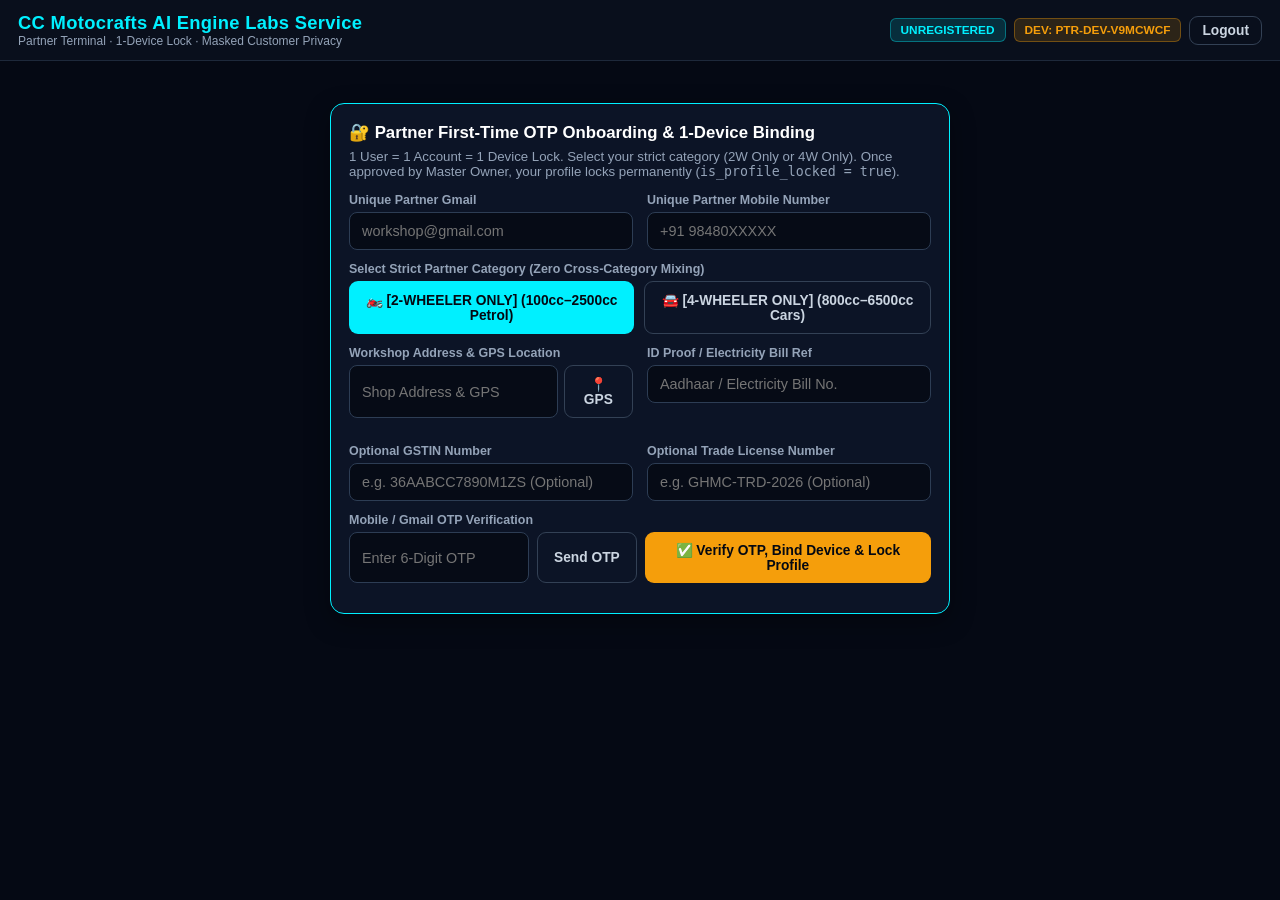
==== commit c327ec86: "Add files via upload" ====
--- a/index.html
+++ b/index.html
@@ -3,383 +3,473 @@
 <head>
   <meta charset="UTF-8">
   <meta name="viewport" content="width=device-width, initial-scale=1.0">
-  <title>CC Motocrafts | Strict 2-Module Partner Terminal</title>
+  <title>CC Motocrafts | Partner Daily Terminal</title>
   <link rel="stylesheet" href="app.css">
   <link rel="manifest" href="manifest.json">
-  <link rel="icon" type="image/svg+xml" href="icon.svg">
-  <style>
-    body { background: #070b12; color: #f1f5f9; font-family: -apple-system, BlinkMacSystemFont, "Segoe UI", Roboto, sans-serif; margin: 0; padding: 0; }
-    .partner-header { background: #0d1522; border-bottom: 1px solid #1e293b; padding: 16px 24px; display: flex; justify-content: space-between; align-items: center; flex-wrap: wrap; gap: 12px; }
-    .brand-title { font-size: 1.2rem; font-weight: 800; color: #00f0ff; }
-    .brand-sub { font-size: 0.78rem; color: #94a3b8; }
-    .badge { padding: 6px 12px; border-radius: 6px; font-size: 0.78rem; font-weight: 700; }
-    .badge-cyan { background: rgba(0, 240, 255, 0.15); color: #00f0ff; border: 1px solid rgba(0, 240, 255, 0.3); }
-    .badge-amber { background: rgba(245, 158, 11, 0.15); color: #f59e0b; border: 1px solid rgba(245, 158, 11, 0.3); }
-    .container { max-width: 1150px; margin: 0 auto; padding: 24px 16px; }
-    .card { background: #0f172a; border: 1px solid #1e293b; border-radius: 12px; padding: 22px; margin-bottom: 20px; }
-    .card-title { font-size: 1.1rem; font-weight: 700; color: #f8fafc; margin-top: 0; margin-bottom: 14px; display: flex; align-items: center; gap: 8px; }
-    .btn { padding: 10px 16px; border-radius: 8px; font-weight: 700; cursor: pointer; border: none; font-size: 0.88rem; transition: 0.2s; }
-    .btn-primary { background: #00f0ff; color: #050b14; }
-    .btn-success { background: #10b981; color: #fff; }
-    .btn-danger { background: #ef4444; color: #fff; }
-    .btn-gold { background: #f59e0b; color: #050b14; }
-    .btn-outline { background: transparent; border: 1px solid #334155; color: #cbd5e1; }
-    .form-group { margin-bottom: 14px; }
-    .form-group label { display: block; font-size: 0.82rem; color: #94a3b8; margin-bottom: 6px; font-weight: 600; }
-    .form-control { width: 100%; box-sizing: border-box; background: #070d17; border: 1px solid #334155; border-radius: 8px; padding: 10px 12px; color: #fff; font-size: 0.92rem; }
-    .tabs { display: flex; gap: 8px; margin-bottom: 20px; border-bottom: 1px solid #1e293b; padding-bottom: 10px; flex-wrap: wrap; }
-    .tab-btn { background: none; border: none; color: #94a3b8; font-weight: 700; padding: 10px 18px; border-radius: 8px; cursor: pointer; }
-    .tab-btn.active { background: #1e293b; color: #00f0ff; border-bottom: 2px solid #00f0ff; }
-    .job-card { background: #141e33; border: 1px solid #233554; border-radius: 10px; padding: 18px; margin-bottom: 16px; }
-    .job-grid { display: grid; grid-template-columns: repeat(auto-fit, minmax(200px, 1fr)); gap: 12px; font-size: 0.86rem; margin-top: 12px; }
-    .job-label { color: #64748b; font-size: 0.72rem; text-transform: uppercase; }
-    .job-val { color: #e2e8f0; font-weight: 600; }
-    .revoked-screen { display: none; position: fixed; inset: 0; background: #090305; z-index: 99999; flex-direction: column; justify-content: center; align-items: center; padding: 24px; text-align: center; }
-    .revoked-box { background: #1f0a0d; border: 2px solid #ef4444; border-radius: 16px; padding: 40px 32px; max-width: 500px; }
-  </style>
+  <link rel="icon" type="image/png" href="icon-192.png">
 </head>
 <body>
 
-  <!-- 2-SECOND STAFF ACCESS KILL-SWITCH OVERLAY -->
-  <div id="partner-revoked-screen" class="revoked-screen">
-    <div class="revoked-box">
-      <div style="font-size: 3.5rem; margin-bottom: 12px;">🚨</div>
-      <h1 style="color: #ef4444; margin: 0 0 12px 0;">ACCESS SUSPENDED</h1>
-      <p style="color: #fca5a5; font-size: 1.05rem; line-height: 1.5; margin-bottom: 20px;">
-        Your device has an issue. Access suspended — contact CC Motocrafts Admin.
+  <!-- 2-SECOND STAFF KILL-SWITCH OVERLAY -->
+  <div id="partner-kill-overlay" class="revoked-overlay">
+    <div class="revoked-card">
+      <div style="font-size:3.2rem;margin-bottom:10px;">🚨</div>
+      <h2 style="color:var(--red);margin:0 0 10px 0;">DEVICE LOCKED</h2>
+      <p style="color:#fca5a5;font-size:1rem;line-height:1.5;margin:0 0 18px 0;">
+        Your device has an issue. Please contact CC Motocrafts Admin.
       </p>
-      <div style="background: rgba(0,0,0,0.4); padding: 12px; border-radius: 8px; color: #cbd5e1; font-size: 0.85rem; margin-bottom: 20px;">
-        2W Manager Nitish Kumar: <strong>+91 8333084261</strong><br>
-        Admin Vault: <strong>info@ccmotocrafts.in</strong>
+      <div style="background:rgba(0,0,0,0.45);padding:12px;border-radius:8px;font-size:0.84rem;color:#cbd5e1;">
+        Admin Bridge: <strong>+91 8333084261</strong> · <strong>info@ccmotocrafts.in</strong>
       </div>
     </div>
   </div>
 
-  <!-- HEADER -->
-  <header class="partner-header">
+  <!-- TOPBAR -->
+  <header class="topbar">
     <div>
-      <div class="brand-title">CC MOTOCRAFTS • PARTNER WORKSHOP TERMINAL</div>
-      <div class="brand-sub">STRICT 2-MODULE TERMINAL · 1-DEVICE LOCK · MASKED CUSTOMER PRIVACY</div>
+      <div class="brand-title" id="ptr-header-brand">CC Motocrafts AI Engine Labs Service</div>
+      <div class="brand-sub" id="ptr-header-sub">Partner Terminal · 1-Device Lock · Masked Customer Privacy</div>
     </div>
     <div style="display:flex;gap:8px;align-items:center;">
-      <span class="badge badge-cyan" id="device-lock-badge">DEVICE: VERIFYING</span>
-      <span class="badge badge-amber">BRIDGE: +91 8333084261</span>
-      <button class="btn btn-outline" style="padding: 6px 12px;" onclick="partnerLogout()">Logout</button>
+      <span class="badge badge-cyan" id="ptr-cat-badge">UNREGISTERED</span>
+      <span class="badge badge-gold" id="ptr-dev-badge">DEV: CHECKING</span>
+      <button type="button" class="btn btn-outline" style="padding:6px 12px;" onclick="partnerLogout()">Logout</button>
     </div>
   </header>
 
-  <!-- ZERO-LEAK SERVER-SIDE LOGIN -->
-  <div id="partner-login-view" class="container" style="max-width: 460px; margin-top: 50px;">
-    <div class="card" style="border-color: #00f0ff;">
-      <h2 style="color: #00f0ff; margin-top: 0; text-align: center;">Partner Device-Locked Login</h2>
-      <p style="color: #94a3b8; font-size: 0.86rem; text-align: center; margin-bottom: 20px;">
-        1 User = 1 Account = 1 Device Lock. Sign in using your registered Partner Gmail/Phone and server-verified passcode.
+  <main class="container">
+
+    <!-- SCREEN 0: FIRST-TIME MOBILE / GMAIL OTP ONBOARDING & CATEGORY LOCK -->
+    <section id="ptr-onboarding-view" class="card" style="max-width:620px;margin:24px auto;border-color:var(--cyan);">
+      <div class="card-title">🔐 Partner First-Time OTP Onboarding &amp; 1-Device Binding</div>
+      <p style="font-size:0.83rem;color:var(--text-muted);margin-top:-6px;margin-bottom:14px;">
+        1 User = 1 Account = 1 Device Lock. Select your strict category (2W Only or 4W Only). Once approved by Master Owner, your profile locks permanently (<code>is_profile_locked = true</code>).
       </p>
+
+      <div class="grid-2">
+        <div class="form-group">
+          <label>Unique Partner Gmail</label>
+          <input type="email" id="ob-email" class="form-control" placeholder="workshop@gmail.com">
+        </div>
+        <div class="form-group">
+          <label>Unique Partner Mobile Number</label>
+          <input type="tel" id="ob-phone" class="form-control" placeholder="+91 98480XXXXX">
+        </div>
+      </div>
+
       <div class="form-group">
-        <label>Registered Partner Gmail or Phone</label>
-        <input type="text" id="partner-id-input" class="form-control" placeholder="partner@ccmotocrafts.in or +91...">
-      </div>
+        <label>Select Strict Partner Category (Zero Cross-Category Mixing)</label>
+        <div style="display:flex;gap:10px;flex-wrap:wrap;">
+          <button type="button" id="cat-btn-2w" class="btn btn-cyan" style="flex:1;" onclick="selectOnboardingCategory('2W')">🏍️ [2-WHEELER ONLY] (100cc–2500cc Petrol)</button>
+          <button type="button" id="cat-btn-4w" class="btn btn-outline" style="flex:1;" onclick="selectOnboardingCategory('4W')">🚘 [4-WHEELER ONLY] (800cc–6500cc Cars)</button>
+        </div>
+      </div>
+
+      <div class="grid-2">
+        <div class="form-group">
+          <label>Workshop Address &amp; GPS Location</label>
+          <div style="display:flex;gap:6px;">
+            <input type="text" id="ob-address" class="form-control" placeholder="Shop Address & GPS">
+            <button type="button" class="btn btn-outline" onclick="fillPartnerGps()">📍 GPS</button>
+          </div>
+        </div>
+        <div class="form-group">
+          <label>ID Proof / Electricity Bill Ref</label>
+          <input type="text" id="ob-idproof" class="form-control" placeholder="Aadhaar / Electricity Bill No.">
+        </div>
+        <div class="form-group">
+          <label>Optional GSTIN Number</label>
+          <input type="text" id="ob-gst" class="form-control" placeholder="e.g. 36AABCC7890M1ZS (Optional)">
+        </div>
+        <div class="form-group">
+          <label>Optional Trade License Number</label>
+          <input type="text" id="ob-license" class="form-control" placeholder="e.g. GHMC-TRD-2026 (Optional)">
+        </div>
+      </div>
+
       <div class="form-group">
-        <label>Passcode (Verified via Supabase Server Vault)</label>
-        <input type="password" id="partner-pass-input" class="form-control" placeholder="••••••••">
-      </div>
-      <div class="form-group">
-        <label>Bound Device Fingerprint ID</label>
-        <input type="text" id="partner-device-id" class="form-control" readonly style="background:#040810;color:#00f0ff;font-family:monospace;font-size:0.8rem;">
-      </div>
-      <div id="partner-login-err" style="color: #ef4444; font-size: 0.85rem; margin-bottom: 12px; display: none;"></div>
-      <button class="btn btn-primary" style="width: 100%; padding: 12px;" onclick="partnerServerLogin()">Verify Device & Unlock 2-Module Terminal</button>
+        <label>Mobile / Gmail OTP Verification</label>
+        <div style="display:flex;gap:8px;flex-wrap:wrap;">
+          <input type="text" id="ob-otp" class="form-control" style="max-width:180px;" placeholder="Enter 6-Digit OTP">
+          <button type="button" class="btn btn-outline" onclick="sendPartnerOtp()">Send OTP</button>
+          <button type="button" class="btn btn-gold" style="flex:1;" onclick="completePartnerOnboarding()">✅ Verify OTP, Bind Device &amp; Lock Profile</button>
+        </div>
+      </div>
+    </section>
+
+    <!-- DAILY TERMINAL (ONLY 2 CLEAN SCREENS + ASSIGNED MASKED JOB BAR) -->
+    <div id="ptr-daily-terminal" style="display:none;">
+
+      <!-- ASSIGNED JOB BAR (MASKED CUSTOMER PHONE + SWIGGY/ZOMATO CALL BRIDGE + COMPLETION LOCK) -->
+      <section class="card" style="border-color:var(--gold);">
+        <div style="display:flex;justify-content:space-between;align-items:center;flex-wrap:wrap;gap:10px;">
+          <div>
+            <span class="badge badge-cyan" id="active-job-badge">ASSIGNED 2W JOB</span>
+            <strong style="margin-left:8px;font-size:1rem;color:#fff;" id="active-job-title">CCM-HYD-101 · Periodic Service &amp; Diagnostics</strong>
+            <div style="font-size:0.8rem;color:var(--text-muted);margin-top:4px;">
+              Customer Phone (API Masked): <strong style="color:var(--gold);font-family:monospace;">+91 XXXXXXXX</strong> · Locked Profile: <code id="locked-addr-display">Verified</code>
+            </div>
+          </div>
+          <button type="button" class="btn btn-green" onclick="triggerMaskedCallBridge()">📞 Call Customer via CC Motocrafts</button>
+        </div>
+
+        <div style="margin-top:12px;padding-top:12px;border-top:1px solid #1e293b;display:flex;gap:14px;align-items:center;flex-wrap:wrap;">
+          <label style="font-size:0.8rem;color:#cbd5e1;display:flex;align-items:center;gap:6px;">
+            <input type="checkbox" id="chk-media-proof" onchange="evaluateJobCompletionLock()"> Workshop Photo/Video Proof Uploaded
+          </label>
+          <label style="font-size:0.8rem;color:#cbd5e1;display:flex;align-items:center;gap:6px;">
+            <input type="checkbox" id="chk-quote-approved" onchange="evaluateJobCompletionLock()"> Customer WhatsApp Quotation Approved
+          </label>
+          <button type="button" id="btn-mark-completed" class="btn btn-cyan" disabled style="opacity:0.45;cursor:not-allowed;" onclick="markPartnerJobCompleted()">🔒 Mark Job Completed</button>
+        </div>
+      </section>
+
+      <!-- 2-SCREEN NAVIGATION SWITCHER -->
+      <div style="display:flex;gap:10px;margin-bottom:16px;flex-wrap:wrap;">
+        <button type="button" id="tab-screen-1" class="btn btn-cyan" style="flex:1;padding:12px;" onclick="switchPartnerScreen(1)">🧾 Screen 1: Itemized PDF Billing Calculator (GST / Non-GST)</button>
+        <button type="button" id="tab-screen-2" class="btn btn-outline" style="flex:1;padding:12px;" onclick="switchPartnerScreen(2)">🤖 Screen 2: AI Master Engineering Co-Pilot (Voice + Speaker + Text)</button>
+      </div>
+
+      <!-- SCREEN 1: ITEMIZED PDF BILLING CALCULATOR (CONTROLLED BY OWNER can_bill) -->
+      <section id="partner-screen-1" class="card">
+        <div id="billing-disabled-notice" style="display:none;background:#1c080c;border:1px solid var(--red);padding:14px;border-radius:10px;color:#fca5a5;margin-bottom:12px;">
+          ⚠️ PDF Billing Calculator is currently paused by Master Owner (<code>can_bill = false</code>).
+        </div>
+
+        <div id="billing-calculator-body">
+          <div style="display:flex;justify-content:space-between;align-items:center;flex-wrap:wrap;gap:10px;margin-bottom:14px;">
+            <div class="card-title" style="margin:0;">🧾 Itemized PDF Billing Calculator</div>
+            <label style="display:flex;align-items:center;gap:8px;cursor:pointer;font-size:0.85rem;color:var(--cyan);font-weight:700;">
+              <input type="checkbox" id="toggle-gst-license" checked onchange="recalcBillingRows()">
+              [GST / License ON-OFF Toggle]
+            </label>
+          </div>
+
+          <div style="overflow-x:auto;">
+            <table class="data-table">
+              <thead>
+                <tr>
+                  <th style="width:45%;">Part Name / Labour Description</th>
+                  <th style="width:15%;">Qty</th>
+                  <th style="width:20%;">Rate (₹)</th>
+                  <th style="width:20%;">Row Total (₹)</th>
+                </tr>
+              </thead>
+              <tbody id="billing-rows-tbody"></tbody>
+            </table>
+          </div>
+
+          <div style="display:flex;justify-content:space-between;align-items:center;flex-wrap:wrap;gap:12px;margin-top:14px;">
+            <button type="button" class="btn btn-outline" onclick="addBillingRow('', 1, 0)">+ Add Part / Labour Row</button>
+            <div style="text-align:right;">
+              <div style="font-size:0.84rem;color:var(--text-muted);" id="bill-subtotal-line">Subtotal: ₹0</div>
+              <div style="font-size:0.84rem;color:var(--gold);" id="bill-gst-line">GST (18%): ₹0</div>
+              <div style="font-size:1.25rem;font-weight:900;color:var(--green);" id="bill-grand-total">Grand Total: ₹0</div>
+            </div>
+          </div>
+
+          <!-- CLEAN PRINTABLE INVOICE PREVIEW -->
+          <div id="clean-pdf-invoice-box" style="background:#fff;color:#0f172a;padding:20px;border-radius:10px;margin-top:16px;font-family:monospace;"></div>
+
+          <div style="margin-top:14px;display:flex;gap:10px;flex-wrap:wrap;">
+            <button type="button" class="btn btn-cyan" onclick="printItemizedInvoice()">🖨️ Print / Download Official PDF Invoice</button>
+          </div>
+        </div>
+      </section>
+
+      <!-- SCREEN 2: AI MASTER ENGINEERING CO-PILOT (CONTROLLED BY OWNER can_use_ai) -->
+      <section id="partner-screen-2" class="card" style="display:none;border-color:var(--cyan);">
+        <div id="ai-disabled-notice" style="display:none;background:#1c080c;border:1px solid var(--red);padding:14px;border-radius:10px;color:#fca5a5;margin-bottom:12px;">
+          ⚠️ AI Master Engineering Co-Pilot is currently paused by Master Owner (<code>can_use_ai = false</code>).
+        </div>
+
+        <div id="ai-copilot-body">
+          <div style="display:flex;justify-content:space-between;align-items:center;flex-wrap:wrap;gap:8px;margin-bottom:10px;">
+            <div class="card-title" style="margin:0;" id="copilot-mode-heading">🤖 2-Wheeler AI Master Engineering Co-Pilot (100cc–2500cc Petrol)</div>
+            <span class="badge badge-cyan" id="copilot-cat-pill">STRICT CATEGORY ISOLATION</span>
+          </div>
+          <p style="font-size:0.83rem;color:var(--text-muted);margin-top:0;margin-bottom:14px;">
+            Use <strong>[🎤 Voice Command]</strong>, <strong>[🔊 Speaker Reply]</strong>, or <strong>[⌨️ Keyboard Typing]</strong> to get 5–6 exact step-by-step diagnostic checks for wiring, spark/current, BS6 sensors, and OBD-II fault codes.
+          </p>
+
+          <div style="display:flex;gap:8px;flex-wrap:wrap;margin-bottom:14px;">
+            <input type="text" id="copilot-query" class="form-control" style="flex:1;min-width:220px;" placeholder="⌨️ Type fault or OBD-II code (e.g. BS6 no spark/current, P0335 crank sensor)...">
+            <button type="button" class="btn btn-gold" onclick="triggerCoPilotMic()">🎤 Voice Command</button>
+            <button type="button" class="btn btn-cyan" onclick="executeCoPilotDiagnosis()">⚡ Get 6-Step Diagnosis</button>
+            <button type="button" class="btn btn-green" onclick="speakCoPilotDiagnosis()">🔊 Speaker Reply</button>
+          </div>
+
+          <div id="copilot-response-box" style="background:#060c18;border:1px solid #1e293b;border-radius:10px;padding:16px;white-space:pre-wrap;font-size:0.88rem;line-height:1.6;color:#e2e8f0;min-height:160px;">Ready. Tap 🎤 Voice Command or type any fault code above.</div>
+        </div>
+      </section>
+
     </div>
-  </div>
-
-  <!-- MAIN 2-MODULE TERMINAL VIEW -->
-  <div id="partner-main-view" class="container" style="display: none;">
-    <div class="tabs">
-      <button class="tab-btn active" onclick="switchPartnerTab('module-a', this)">🔧 Module A: Assigned Jobs, Locked Profile & GST/Non-GST PDF Billing</button>
-      <button class="tab-btn" onclick="switchPartnerTab('module-b', this)">🤖 Module B: AI Master Engineering Co-Pilot (Voice + Speaker + Text)</button>
-    </div>
-
-    <!-- MODULE A: ASSIGNED JOBS (MASKED PHONE) + LOCKED PROFILE + PDF BILLING -->
-    <div id="module-a">
-      <!-- ASSIGNED JOBS WITH MASKED PHONE & SINGLE CLICK-TO-CALL BUTTON -->
-      <div class="card">
-        <div class="card-title">📋 Assigned Workshop Jobs (Strict Customer Phone Masking)</div>
-        <p style="color:#94a3b8;font-size:0.84rem;margin-top:-6px;margin-bottom:16px;">
-          Raw customer numbers are masked at the API level. Use the single Call Bridge button to speak with the customer via the official CC Motocrafts Business Number.
-        </p>
-
-        <div class="job-card">
-          <div style="display:flex;justify-content:space-between;align-items:center;flex-wrap:wrap;gap:8px;border-bottom:1px solid #233554;padding-bottom:10px;">
-            <div>
-              <strong style="color:#00f0ff;font-family:monospace;font-size:1.05rem;">CCM-HYD-2W101</strong>
-              <span class="badge badge-cyan" style="margin-left:8px;">2W PETROL (100cc–2500cc)</span>
-            </div>
-            <button class="btn btn-success" onclick="bridgeCallCustomer('CCM-HYD-2W101')">📞 Call Customer via CC Motocrafts</button>
-          </div>
-          <div class="job-grid">
-            <div><div class="job-label">Vehicle Model</div><div class="job-val">KTM Duke 390 BS6 (373cc Petrol)</div></div>
-            <div><div class="job-label">Masked Customer Contact</div><div class="job-val" style="color:#f59e0b;font-family:monospace;">+91 XXXXXXXX</div></div>
-            <div><div class="job-label">Odometer & Symptoms</div><div class="job-val">14,250 KM · Tappet knock & low pickup</div></div>
-            <div><div class="job-label">Customer Quotation Approval</div><div class="job-val" id="quote-status-1" style="color:#f59e0b;">Pending Upload & Approval</div></div>
-          </div>
-
-          <div style="margin-top:16px;padding-top:12px;border-top:1px solid #233554;display:flex;gap:12px;flex-wrap:wrap;align-items:center;">
-            <label style="font-size:0.82rem;color:#cbd5e1;display:flex;align-items:center;gap:6px;">
-              <input type="checkbox" id="proof-uploaded-1" onchange="checkCompletionLock()"> Inspection Photos/Video Uploaded
-            </label>
-            <label style="font-size:0.82rem;color:#cbd5e1;display:flex;align-items:center;gap:6px;">
-              <input type="checkbox" id="quote-approved-1" onchange="checkCompletionLock()"> Customer Quotation Approved
-            </label>
-            <button id="complete-job-btn-1" class="btn btn-primary" disabled style="opacity:0.5;cursor:not-allowed;" onclick="markJobCompleted()">🔒 Mark Job Completed</button>
-          </div>
-        </div>
-      </div>
-
-      <!-- ONE-TIME LOCKED WORKSHOP PROFILE -->
-      <div class="card">
-        <div class="card-title">🏢 One-Time Workshop Profile (Locked by Master Owner)</div>
-        <div style="display:grid;grid-template-columns:repeat(auto-fit, minmax(230px, 1fr));gap:14px;">
-          <div class="form-group">
-            <label>Workshop Address & GPS Coordinates</label>
-            <input type="text" id="prof-addr" class="form-control" value="Road No. 12, Banjara Hills, Hyderabad (17.4126, 78.4482)" readonly style="background:#111a2e;">
-          </div>
-          <div class="form-group">
-            <label>ID / Electricity Bill Proof Status</label>
-            <input type="text" class="form-control" value="VERIFIED & OWNER LOCKED (is_profile_locked = true)" readonly style="background:#111a2e;color:#10b981;">
-          </div>
-          <div class="form-group">
-            <label>Optional GSTIN Number</label>
-            <input type="text" id="prof-gst" class="form-control" value="36AABCC7890M1ZS" readonly style="background:#111a2e;">
-          </div>
-          <div class="form-group">
-            <label>Optional Shop Trade License</label>
-            <input type="text" id="prof-lic" class="form-control" value="GHMC-TRD-2026-89412" readonly style="background:#111a2e;">
-          </div>
-        </div>
-      </div>
-
-      <!-- PDF INVOICE GENERATOR WITH GST / LICENSE ON-OFF TOGGLE -->
-      <div class="card">
-        <div class="card-title">🧾 CC Motocrafts PDF Invoice Generator (GST / License ON-OFF Toggle)</div>
-        <div style="background:#070d17;padding:12px 16px;border-radius:8px;margin-bottom:16px;display:flex;align-items:center;justify-content:space-between;flex-wrap:wrap;gap:12px;">
-          <label style="display:flex;align-items:center;gap:8px;cursor:pointer;font-weight:700;color:#00f0ff;">
-            <input type="checkbox" id="gst-license-toggle" checked onchange="renderPartnerInvoice()">
-            [GST / License ON-OFF Toggle] — Print GSTIN & Trade License on Invoice
-          </label>
-          <button class="btn btn-primary" onclick="printPartnerPDF()">🖨️ Generate & Print PDF Invoice</button>
-        </div>
-
-        <div id="partner-invoice-preview" style="background:#fff;color:#0f172a;padding:24px;border-radius:10px;font-family:monospace;"></div>
-      </div>
-    </div>
-
-    <!-- MODULE B: AI MASTER ENGINEERING CO-PILOT (VOICE + SPEAKER + TEXT) -->
-    <div id="module-b" style="display: none;">
-      <div class="card" style="border-color:#00f0ff;">
-        <div class="card-title">🤖 AI Master Engineering Co-Pilot (100cc Commuters to 2500cc BS6 Superbikes & 4W)</div>
-        <p style="color:#94a3b8;font-size:0.86rem;margin-top:-6px;margin-bottom:16px;">
-          Speak or type any fault (e.g., "BS6 600cc no spark/current", "wiring harness short", or an OBD-II / ECU code) to receive 5–6 step-by-step multi-brand diagnostic checks via voice & text.
-        </p>
-
-        <div style="display:flex;gap:10px;flex-wrap:wrap;margin-bottom:14px;">
-          <input type="text" id="ai-fault-input" class="form-control" style="flex:1;min-width:240px;" placeholder="Describe fault or OBD-II code (e.g. BS6 600cc no spark/current)...">
-          <button class="btn btn-gold" onclick="startCoPilotVoice()">🎤 Speak Fault</button>
-          <button class="btn btn-primary" onclick="runCoPilotDiagnosis()">⚡ Run 6-Step AI Diagnosis</button>
-          <button class="btn btn-outline" onclick="speakLastReply()">🔊 Read Aloud</button>
-        </div>
-
-        <div id="ai-copilot-output" style="background:#070d17;border:1px solid #1e293b;border-radius:10px;padding:18px;min-height:180px;color:#e2e8f0;font-size:0.92rem;line-height:1.6;white-space:pre-wrap;">Ready for diagnostic query. Tap 🎤 Speak Fault or type a mechanical/ECU issue above.</div>
-      </div>
-    </div>
-  </div>
+
+  </main>
 
   <script>
-    const WORKER_API = 'https://api.ccmotocrafts.in';
-
-    function getDeviceId() {
-      let id = localStorage.getItem('ccm_device_id');
-      if (!id) {
-        id = 'DEV-' + Math.random().toString(36).substring(2, 10).toUpperCase();
-        localStorage.setItem('ccm_device_id', id);
+    let partnerCategory = '2W';
+    let billingRows = [
+      { name: 'Periodic Master Service Labour', qty: 1, rate: 499 },
+      { name: 'Synthetic Engine Oil & OEM Oil Filter (Approved on WhatsApp)', qty: 1, rate: 850 }
+    ];
+    let lastAiText = '';
+
+    function getOrInitDeviceId() {
+      let d = localStorage.getItem('ccm_partner_device_id');
+      if (!d) {
+        d = 'PTR-DEV-' + Math.random().toString(36).substring(2, 9).toUpperCase();
+        localStorage.setItem('ccm_partner_device_id', d);
       }
-      return id;
-    }
-
-    document.addEventListener('DOMContentLoaded', () => {
-      const dev = getDeviceId();
-      const inp = document.getElementById('partner-device-id');
-      const badge = document.getElementById('device-lock-badge');
-      if (inp) inp.value = dev;
-      if (badge) badge.textContent = 'DEVICE: ' + dev;
-      if (localStorage.getItem('ccm_partner_session') === 'active') {
-        unlockPartnerUI();
+      return d;
+    }
+
+    function selectOnboardingCategory(cat) {
+      partnerCategory = (cat === '4W') ? '4W' : '2W';
+      document.getElementById('cat-btn-2w').className = partnerCategory === '2W' ? 'btn btn-cyan' : 'btn btn-outline';
+      document.getElementById('cat-btn-4w').className = partnerCategory === '4W' ? 'btn btn-gold' : 'btn btn-outline';
+      if (partnerCategory === '4W') {
+        billingRows = [
+          { name: '4W Periodic Master Service Labour', qty: 1, rate: 1499 },
+          { name: 'Synthetic 5W30 Oil & Filter (Approved on WhatsApp)', qty: 1, rate: 2200 }
+        ];
+      } else {
+        billingRows = [
+          { name: '2W Periodic Master Service Labour', qty: 1, rate: 499 },
+          { name: 'Synthetic Engine Oil & Filter (Approved on WhatsApp)', qty: 1, rate: 850 }
+        ];
       }
-    });
-
-    async function partnerServerLogin() {
-      const identifier = document.getElementById('partner-id-input').value.trim();
-      const passcode = document.getElementById('partner-pass-input').value.trim();
-      const deviceId = getDeviceId();
-      const errEl = document.getElementById('partner-login-err');
-
-      if (!identifier || !passcode) {
-        errEl.textContent = 'Enter your registered Gmail/Phone and Passcode.';
-        errEl.style.display = 'block';
-        return;
-      }
-
-      try {
-        const res = await fetch(WORKER_API + '/api/staff/login', {
-          method: 'POST',
-          headers: { 'Content-Type': 'application/json' },
-          body: JSON.stringify({ identifier, passcode, deviceId, roleGroup: 'partner' })
-        });
-        const data = await res.json();
-        if (data.ok) {
-          localStorage.setItem('ccm_partner_session', 'active');
-          unlockPartnerUI();
-        } else {
-          errEl.textContent = data.error || 'Authentication rejected by Supabase Server Vault.';
-          errEl.style.display = 'block';
-        }
-      } catch (e) {
-        errEl.textContent = 'Connect Cloudflare Worker & Supabase RPC (verify_staff_login) to authenticate.';
-        errEl.style.display = 'block';
-      }
-    }
-
-    function unlockPartnerUI() {
-      document.getElementById('partner-login-view').style.display = 'none';
-      document.getElementById('partner-main-view').style.display = 'block';
-      renderPartnerInvoice();
+    }
+
+    function fillPartnerGps() {
+      const el = document.getElementById('ob-address');
+      el.value = 'Banjara Hills Road No. 12, Hyd (17.4126, 78.4482)';
+    }
+
+    function sendPartnerOtp() {
+      const ph = document.getElementById('ob-phone').value.trim();
+      if (!ph) { alert('Enter your Unique Partner Mobile Number first.'); return; }
+      alert(`OTP sent to ${ph} via Supabase Auth.`);
+    }
+
+    function completePartnerOnboarding() {
+      const email = document.getElementById('ob-email').value.trim();
+      const phone = document.getElementById('ob-phone').value.trim();
+      const addr = document.getElementById('ob-address').value.trim() || 'Hyderabad Verified Bay';
+      const gst = document.getElementById('ob-gst').value.trim();
+      const lic = document.getElementById('ob-license').value.trim();
+
+      if (!email || !phone) { alert('Enter your Unique Gmail and Mobile Number.'); return; }
+
+      const profile = {
+        email, phone, category: partnerCategory,
+        address: addr, gst, license: lic,
+        is_profile_locked: true,
+        device_id: getOrInitDeviceId()
+      };
+      localStorage.setItem('ccm_partner_profile_v3', JSON.stringify(profile));
+      loadPartnerTerminal(profile);
+    }
+
+    function loadPartnerTerminal(prof) {
+      partnerCategory = prof.category || '2W';
+      document.getElementById('ptr-onboarding-view').style.display = 'none';
+      document.getElementById('ptr-daily-terminal').style.display = 'block';
+
+      const is4w = partnerCategory === '4W';
+      document.getElementById('ptr-header-brand').textContent = is4w
+        ? 'CarS CareS Motocrafts Ai Engine Labs Service'
+        : 'CC Motocrafts AI Engine Labs Service';
+      document.getElementById('ptr-cat-badge').textContent = is4w ? '4-WHEELER ONLY' : '2-WHEELER ONLY';
+      document.getElementById('locked-addr-display').textContent = prof.address + ' (LOCKED)';
+      document.getElementById('active-job-badge').textContent = is4w ? 'ASSIGNED 4W JOB' : 'ASSIGNED 2W JOB';
+      document.getElementById('active-job-title').textContent = is4w
+        ? 'CCM-4W-552 · Hyundai Creta 1.5 Petrol (Tier 2: 1200–2000cc)'
+        : 'CCM-2W-101 · KTM Duke 390 BS6 (373cc Petrol)';
+      document.getElementById('copilot-mode-heading').textContent = is4w
+        ? '🤖 4-Wheeler AI Master Engineering Co-Pilot (800cc–6500cc Petrol/Diesel/CNG)'
+        : '🤖 2-Wheeler AI Master Engineering Co-Pilot (100cc–2500cc Petrol)';
+
+      renderBillingTable();
     }
 
     function partnerLogout() {
-      localStorage.removeItem('ccm_partner_session');
+      localStorage.removeItem('ccm_partner_profile_v3');
       location.reload();
     }
 
-    function switchPartnerTab(tabId, btn) {
-      document.querySelectorAll('.tab-btn').forEach(b => b.classList.remove('active'));
-      btn.classList.add('active');
-      document.getElementById('module-a').style.display = tabId === 'module-a' ? 'block' : 'none';
-      document.getElementById('module-b').style.display = tabId === 'module-b' ? 'block' : 'none';
-    }
-
-    function bridgeCallCustomer(bookingCode) {
-      alert(`📞 Masked Click-to-Call Bridge Activated for ${bookingCode}!\n\nConnecting via CC Motocrafts Business Bridge (+91 8333084261 - Nitish Kumar).\nNeither Partner nor Customer sees each other's personal mobile number.\nCall timestamp & recording logged to Supabase job_tracking.`);
-    }
-
-    function checkCompletionLock() {
-      const p = document.getElementById('proof-uploaded-1').checked;
-      const q = document.getElementById('quote-approved-1').checked;
-      const btn = document.getElementById('complete-job-btn-1');
-      const status = document.getElementById('quote-status-1');
+    function switchPartnerScreen(num) {
+      document.getElementById('partner-screen-1').style.display = num === 1 ? 'block' : 'none';
+      document.getElementById('partner-screen-2').style.display = num === 2 ? 'block' : 'none';
+      document.getElementById('tab-screen-1').className = num === 1 ? 'btn btn-cyan' : 'btn btn-outline';
+      document.getElementById('tab-screen-2').className = num === 2 ? 'btn btn-cyan' : 'btn btn-outline';
+    }
+
+    function triggerMaskedCallBridge() {
+      alert('📞 Swiggy/Zomato Masked Call Bridge Activated!\n\nConnecting via Cloudflare Worker + Official CC Motocrafts Business Number (Fallback: 2W Manager Nitish Kumar +91 8333084261).\nCustomer number (+91 XXXXXXXX) remains 100% masked and call recording is logged in Supabase.');
+    }
+
+    function evaluateJobCompletionLock() {
+      const p = document.getElementById('chk-media-proof').checked;
+      const q = document.getElementById('chk-quote-approved').checked;
+      const btn = document.getElementById('btn-mark-completed');
       if (p && q) {
         btn.disabled = false;
         btn.style.opacity = '1';
         btn.style.cursor = 'pointer';
         btn.textContent = '✅ Mark Job Completed';
-        status.textContent = 'Photos & Customer Quotation Approved';
-        status.style.color = '#10b981';
       } else {
         btn.disabled = true;
-        btn.style.opacity = '0.5';
+        btn.style.opacity = '0.45';
         btn.style.cursor = 'not-allowed';
         btn.textContent = '🔒 Mark Job Completed';
       }
     }
 
-    function markJobCompleted() {
-      alert('✅ Job marked COMPLETED! Inspection proof & customer approval verified in Supabase.');
-    }
-
-    function renderPartnerInvoice() {
-      const gstOn = document.getElementById('gst-license-toggle').checked;
-      const box = document.getElementById('partner-invoice-preview');
-      const base = 1850;
-      const gstAmt = gstOn ? Math.round(base * 0.18) : 0;
-      const total = base + gstAmt;
-
-      box.innerHTML = `
-        <div style="display:flex;justify-content:space-between;border-bottom:2px solid #0f172a;padding-bottom:10px;margin-bottom:12px;">
+    function markPartnerJobCompleted() {
+      alert('✅ Job marked COMPLETED! Inspection media & WhatsApp quotation approval verified in Supabase.');
+    }
+
+    // ITEMIZED BILLING CALCULATOR
+    function renderBillingTable() {
+      const tbody = document.getElementById('billing-rows-tbody');
+      tbody.innerHTML = billingRows.map((r, idx) => `
+        <tr>
+          <td><input type="text" class="form-control" value="${r.name}" oninput="updateRow(${idx}, 'name', this.value)"></td>
+          <td><input type="number" class="form-control" min="1" value="${r.qty}" oninput="updateRow(${idx}, 'qty', this.value)"></td>
+          <td><input type="number" class="form-control" min="0" value="${r.rate}" oninput="updateRow(${idx}, 'rate', this.value)"></td>
+          <td style="font-weight:800;color:var(--cyan);">₹${(Number(r.qty)||0) * (Number(r.rate)||0)}</td>
+        </tr>
+      `).join('');
+      recalcBillingRows();
+    }
+
+    function addBillingRow(name, qty, rate) {
+      billingRows.push({ name: name || 'OEM Spare Part / Labour', qty: qty || 1, rate: rate || 0 });
+      renderBillingTable();
+    }
+
+    function updateRow(idx, field, val) {
+      if (!billingRows[idx]) return;
+      billingRows[idx][field] = field === 'name' ? val : Number(val || 0);
+      recalcBillingRows();
+      // Update row total cell
+      const rows = document.querySelectorAll('#billing-rows-tbody tr');
+      if (rows[idx]) {
+        rows[idx].children[3].textContent = '₹' + ((Number(billingRows[idx].qty)||0) * (Number(billingRows[idx].rate)||0));
+      }
+    }
+
+    function recalcBillingRows() {
+      const prof = JSON.parse(localStorage.getItem('ccm_partner_profile_v3') || '{}');
+      const gstOn = document.getElementById('toggle-gst-license').checked;
+      const sub = billingRows.reduce((acc, r) => acc + ((Number(r.qty)||0) * (Number(r.rate)||0)), 0);
+      const gst = gstOn ? Math.round(sub * 0.18) : 0;
+      const grand = sub + gst;
+
+      document.getElementById('bill-subtotal-line').textContent = `Subtotal: ₹${sub}`;
+      document.getElementById('bill-gst-line').style.display = gstOn ? 'block' : 'none';
+      document.getElementById('bill-gst-line').textContent = `GST (18%): ₹${gst}`;
+      document.getElementById('bill-grand-total').textContent = `Grand Total: ₹${grand}`;
+
+      const brandTitle = (partnerCategory === '4W')
+        ? 'CarS CareS Motocrafts Ai Engine Labs Service'
+        : 'CC Motocrafts AI Engine Labs Service';
+
+      const gstBlock = (gstOn && (prof.gst || prof.license))
+        ? `<div><strong>GSTIN:</strong> ${prof.gst || '36AABCC7890M1ZS'} | <strong>License:</strong> ${prof.license || 'GHMC-TRD-2026'}</div>`
+        : (gstOn ? `<div><strong>GSTIN:</strong> 36AABCC7890M1ZS</div>` : '');
+
+      const preview = document.getElementById('clean-pdf-invoice-box');
+      preview.innerHTML = `
+        <div style="display:flex;justify-content:space-between;border-bottom:2px solid #0f172a;padding-bottom:8px;margin-bottom:10px;">
           <div>
-            <h2 style="margin:0;">CC MOTOCRAFTS AI ENGINE LABS SERVICE</h2>
-            <div style="font-size:0.8rem;">Road No. 12, Banjara Hills, Hyderabad · Bridge: +91 8333084261</div>
+            <strong style="font-size:1.05rem;">${brandTitle}</strong><br>
+            <small>Official Brand Support: +91 8333084261 · info@ccmotocrafts.in</small>
+            ${gstBlock}
           </div>
           <div style="text-align:right;">
-            <strong>${gstOn ? 'TAX INVOICE (GST)' : 'SERVICE INVOICE'}</strong><br>
-            <small>INV-CCM-2W101</small>
-          </div>
-        </div>
-        <div style="margin-bottom:12px;font-size:0.85rem;">
-          <strong>Customer:</strong> Verified Booking CCM-HYD-2W101 (+91 XXXXXXXX)<br>
-          <strong>Vehicle:</strong> KTM Duke 390 BS6 (14,250 KM)
-          ${gstOn ? '<br><strong>GSTIN:</strong> 36AABCC7890M1ZS | <strong>Trade License:</strong> GHMC-TRD-2026-89412' : ''}
-        </div>
-        <table style="width:100%;border-collapse:collapse;font-size:0.85rem;margin-bottom:12px;">
-          <tr style="border-bottom:1px solid #cbd5e1;"><th style="text-align:left;padding:6px;">Service Item</th><th style="text-align:right;padding:6px;">Amount (₹)</th></tr>
-          <tr><td style="padding:6px;">Master Periodic Service + Tappet Shim Calibration</td><td style="text-align:right;padding:6px;">1,850.00</td></tr>
-          ${gstOn ? `<tr><td style="padding:6px;">GST @ 18% (9% CGST + 9% SGST)</td><td style="text-align:right;padding:6px;">${gstAmt}.00</td></tr>` : ''}
-          <tr style="border-top:2px solid #0f172a;font-weight:bold;"><td style="padding:8px 6px;">TOTAL PAYABLE</td><td style="text-align:right;padding:8px 6px;">₹${total}.00</td></tr>
+            <strong>${gstOn ? 'TAX INVOICE' : 'SERVICE BILL'}</strong><br>
+            <small>Customer: +91 XXXXXXXX</small>
+          </div>
+        </div>
+        <table style="width:100%;border-collapse:collapse;font-size:0.82rem;margin-bottom:10px;">
+          <tr style="border-bottom:1px solid #94a3b8;"><th style="text-align:left;padding:4px;">Item</th><th style="text-align:right;padding:4px;">Qty</th><th style="text-align:right;padding:4px;">Rate</th><th style="text-align:right;padding:4px;">Total</th></tr>
+          ${billingRows.map(r => `<tr><td style="padding:4px;">${r.name}</td><td style="text-align:right;padding:4px;">${r.qty}</td><td style="text-align:right;padding:4px;">₹${r.rate}</td><td style="text-align:right;padding:4px;">₹${(Number(r.qty)||0)*(Number(r.rate)||0)}</td></tr>`).join('')}
         </table>
+        <div style="text-align:right;border-top:2px solid #0f172a;padding-top:8px;font-weight:bold;">
+          Subtotal: ₹${sub} ${gstOn ? `| GST (18%): ₹${gst}` : ''} | GRAND TOTAL: ₹${grand}
+        </div>
+        <div style="margin-top:8px;font-size:0.75rem;text-align:center;background:#f1f5f9;padding:6px;border-radius:4px;">
+          🛡️ 30-Day Workmanship Guarantee (1-Year Engine Warranty on Full Engine Overhauls)
+        </div>
       `;
     }
 
-    function printPartnerPDF() {
+    function printItemizedInvoice() {
       const win = window.open('', '_blank');
-      win.document.write(`<html><body style="padding:24px;">${document.getElementById('partner-invoice-preview').innerHTML}<script>window.print();<\/script></body></html>`);
+      win.document.write(`<html><body style="padding:24px;">${document.getElementById('clean-pdf-invoice-box').innerHTML}<script>window.print();<\/script></body></html>`);
       win.document.close();
     }
 
-    let lastCoPilotText = '';
-    function startCoPilotVoice() {
+    // AI CO-PILOT
+    function triggerCoPilotMic() {
       const SR = window.SpeechRecognition || window.webkitSpeechRecognition;
-      if (!SR) { alert('Voice input requires Chrome/Edge.'); return; }
-      const rec = new SR();
-      rec.lang = 'en-IN';
-      rec.onresult = e => {
-        document.getElementById('ai-fault-input').value = e.results[0][0].transcript;
-        runCoPilotDiagnosis();
+      if (!SR) { alert('Voice recognition supported in Chrome/Edge.'); return; }
+      const r = new SR();
+      r.lang = 'en-IN';
+      r.onresult = e => {
+        document.getElementById('copilot-query').value = e.results[0][0].transcript;
+        executeCoPilotDiagnosis();
       };
-      rec.start();
-    }
-
-    function runCoPilotDiagnosis() {
-      const q = document.getElementById('ai-fault-input').value.trim() || 'BS6 600cc no spark/current';
-      const out = document.getElementById('ai-copilot-output');
-      lastCoPilotText = `CC MOTOCRAFTS MASTER CO-PILOT — 6-STEP DIAGNOSTIC PROTOCOL FOR: "${q}"\n\n` +
-        `1. Battery & Main Fuse Check: Verify 12.6V static / 13.8V–14.4V charging; inspect 30A main relay & kill-switch continuity.\n` +
-        `2. Crankshaft Position Sensor (CKP): Measure resistance (180–250 Ω) and AC pulse voltage while cranking.\n` +
-        `3. Ignition Coil & Spark Plug Cap: Check primary (0.8–1.5 Ω) and secondary (6–12 kΩ) windings; inspect for carbon tracking.\n` +
-        `4. Side-Stand / Tip-Over / Clutch Interlock: Bypass-test safety interlock switches feeding ECU pinout.\n` +
-        `5. ECU Ground & Harness Continuity: Load-test 12V ECU feed and chassis ground under cranking (< 0.2V drop).\n` +
-        `6. OBD-II Live Telemetry Scan: Connect 6-pin Euro-5 / OBD-II scanner, clear stored P0351/P0335 codes, and verify live RPM sync.`;
-      out.textContent = lastCoPilotText;
-      speakLastReply();
-    }
-
-    function speakLastReply() {
-      if (!lastCoPilotText || !('speechSynthesis' in window)) return;
+      r.start();
+    }
+
+    function executeCoPilotDiagnosis() {
+      const q = document.getElementById('copilot-query').value.trim() || 'BS6 no spark / current & sensor check';
+      const prefix = partnerCategory === '4W'
+        ? 'CarS CareS Motocrafts Ai Engine Labs Service (4W Master Co-Pilot)'
+        : 'CC Motocrafts AI Engine Labs Service (2W Master Co-Pilot)';
+      lastAiText = `${prefix} — 6-Point Diagnostic Protocol for "${q}":\n\n` +
+        `1. Battery & Relay Load Check: Verify 12.6V resting voltage and inspect main EFI relay & fuse continuity.\n` +
+        `2. Crankshaft Position Sensor (CKP): Test sensor coil resistance (190–240 Ω) and cranking AC voltage pulse.\n` +
+        `3. Ignition Coil / Injector Harness: Verify 12V reference feed and ECU ground switching signal.\n` +
+        `4. BS6 O2 / MAP / Throttle Position Sensor: Inspect 5V reference wire for short-to-ground or pin corrosion.\n` +
+        `5. Safety Interlock Circuit: Test side-stand switch, clutch switch, or brake pedal switch input to ECU.\n` +
+        `6. OBD-II Live Telemetry Verification: Clear active DTCs, verify live RPM & fuel trim parameters, and record video proof before replacing any OEM part.`;
+      document.getElementById('copilot-response-box').textContent = lastAiText;
+      speakCoPilotDiagnosis();
+    }
+
+    function speakCoPilotDiagnosis() {
+      if (!lastAiText || !('speechSynthesis' in window)) return;
       window.speechSynthesis.cancel();
-      const u = new SpeechSynthesisUtterance(lastCoPilotText);
+      const u = new SpeechSynthesisUtterance(lastAiText);
       u.lang = 'en-IN';
       window.speechSynthesis.speak(u);
     }
 
-    // 2-Second Staff Access Kill-Switch Monitor
-    const secChannel = typeof BroadcastChannel !== 'undefined' ? new BroadcastChannel('ccm_security_channel') : null;
-    if (secChannel) {
-      secChannel.onmessage = ev => {
-        if (ev.data && ev.data.role === 'partner') {
-          document.getElementById('partner-revoked-screen').style.display = ev.data.action === 'REVOKE' ? 'flex' : 'none';
-        }
-      };
-    }
+    document.addEventListener('DOMContentLoaded', () => {
+      document.getElementById('ptr-dev-badge').textContent = 'DEV: ' + getOrInitDeviceId();
+      const saved = localStorage.getItem('ccm_partner_profile_v3');
+      if (saved) {
+        try { loadPartnerTerminal(JSON.parse(saved)); } catch (e) {}
+      }
+    });
+
+    // Owner 3-Switch & 2-Second Kill-Switch Listener
     setInterval(() => {
-      const isRevoked = localStorage.getItem('ccm_kill_partner') === 'true';
-      document.getElementById('partner-revoked-screen').style.display = isRevoked ? 'flex' : 'none';
-    }, 1000);
+      const killed = localStorage.getItem('ccm_kill_partner') === 'true';
+      document.getElementById('partner-kill-overlay').style.display = killed ? 'flex' : 'none';
+
+      const canBill = localStorage.getItem('ccm_partner_can_bill') !== 'false';
+      document.getElementById('billing-disabled-notice').style.display = canBill ? 'none' : 'block';
+      document.getElementById('billing-calculator-body').style.display = canBill ? 'block' : 'none';
+
+      const canAi = localStorage.getItem('ccm_partner_can_ai') !== 'false';
+      document.getElementById('ai-disabled-notice').style.display = canAi ? 'none' : 'block';
+      document.getElementById('ai-copilot-body').style.display = canAi ? 'block' : 'none';
+    }, 800);
   </script>
 </body>
 </html>
--- a/app.css
+++ b/app.css
@@ -1,440 +1,48 @@
-@import url('https://fonts.googleapis.com/css2?family=DM+Sans:wght@400;500;600;700&family=Space+Grotesk:wght@500;600;700&family=JetBrains+Mono:wght@500;700&display=swap');
+/* CC Motocrafts & CarS CareS Motocrafts Ai Engine Labs Service — Ultra-Fast Production Stylesheet */
 :root {
-  --bg: #050d16;
-  --panel: #0d1a29;
-  --panel2: #13253a;
-  --panel3: #183049;
-  --line: #233a52;
-  --text: #eef6fc;
-  --muted: #97aec2;
-  --cyan: #2ce0f5;
-  --gold: #ffb84a;
-  --orange: #ff7a2f;
-  --red: #ff5b69;
-  --green: #38e09c;
-  --radius: 16px;
+  --bg-dark: #050914;
+  --bg-card: #0c1426;
+  --border-col: #1e293b;
+  --cyan: #00f0ff;
+  --gold: #f59e0b;
+  --green: #10b981;
+  --red: #ef4444;
+  --text-main: #f8fafc;
+  --text-muted: #94a3b8;
 }
 * { box-sizing: border-box; }
-html { scroll-behavior: smooth; }
-body {
-  margin: 0;
-  background: radial-gradient(ellipse at 15% 0%, #102e47 0%, transparent 42%),
-              radial-gradient(ellipse at 85% 10%, #1d2538 0%, transparent 35%),
-              var(--bg);
-  color: var(--text);
-  font-family: 'DM Sans', -apple-system, BlinkMacSystemFont, sans-serif;
-  min-height: 100vh;
-  line-height: 1.5;
-}
-a { color: inherit; text-decoration: none; }
-button, input, select, textarea { font: inherit; }
-button, .btn {
-  cursor: pointer;
-  border: 1px solid var(--line);
-  border-radius: 11px;
-  padding: 10px 16px;
-  background: var(--panel2);
-  color: var(--text);
-  font-weight: 700;
-  font-size: 13px;
-  min-height: 42px;
-  display: inline-flex;
-  align-items: center;
-  justify-content: center;
-  gap: 8px;
-  transition: all 0.15s ease;
-}
-button:hover, .btn:hover { border-color: var(--cyan); transform: translateY(-1px); }
-button.primary, .btn.primary {
-  background: linear-gradient(115deg, #09b6d4, #1d63b8);
-  border: 1px solid #3ae4fa55;
-  color: #fff;
-  box-shadow: 0 6px 20px #09b6d433;
-}
-button.gold, .btn.gold {
-  background: linear-gradient(115deg, #ffb84a, #e07b18);
-  color: #1a1105;
-  border: 0;
-  box-shadow: 0 6px 20px #ffb84a33;
-}
-button.green, .btn.green {
-  background: linear-gradient(115deg, #25d366, #128c7e);
-  color: #fff;
-  border: 0;
-}
-button.danger, .btn.danger {
-  background: linear-gradient(115deg, #ff5b69, #b82332);
-  color: #fff;
-  border: 0;
-}
-button.locked-btn {
-  background: #1a121b;
-  border: 1px dashed #ff5b6988;
-  color: #ff9aa3;
-}
-.wrap { width: min(1240px, calc(100% - 28px)); margin: 0 auto; }
-.top {
-  position: sticky;
-  top: 0;
-  z-index: 50;
-  background: rgba(5, 13, 22, 0.92);
-  backdrop-filter: blur(16px);
-  border-bottom: 1px solid var(--line);
-}
-.top-inner {
-  display: flex;
-  align-items: center;
-  justify-content: space-between;
-  gap: 12px;
-  padding: 11px 0;
-  flex-wrap: wrap;
-}
-.brand {
-  font: 700 18px 'Space Grotesk', sans-serif;
-  letter-spacing: 0.04em;
-  display: flex;
-  align-items: center;
-  gap: 10px;
-}
-.brand-badge {
-  width: 36px;
-  height: 36px;
-  border-radius: 10px;
-  background: linear-gradient(135deg, var(--cyan), #1a63b8);
-  color: #04101c;
-  font-weight: 800;
-  display: grid;
-  place-items: center;
-  font-size: 14px;
-}
-.brand small {
-  display: block;
-  color: var(--cyan);
-  font: 700 10px 'DM Sans', sans-serif;
-  letter-spacing: 0.16em;
-}
-.nav {
-  display: flex;
-  gap: 6px;
-  overflow-x: auto;
-  max-width: 100%;
-  padding: 2px 0;
-}
-.nav a {
-  white-space: nowrap;
-  padding: 8px 12px;
-  border: 1px solid transparent;
-  border-radius: 10px;
-  color: var(--muted);
-  font-size: 13px;
-  font-weight: 600;
-}
-.nav a.active, .nav a:hover {
-  border-color: var(--cyan);
-  background: var(--panel2);
-  color: #fff;
-}
-.switcher {
-  display: flex;
-  gap: 8px;
-  overflow-x: auto;
-  padding: 10px 0 6px;
-}
-.switcher a {
-  white-space: nowrap;
-  font-size: 12px;
-  font-weight: 600;
-  padding: 7px 12px;
-  border-radius: 999px;
-  background: var(--panel);
-  border: 1px solid var(--line);
-  color: var(--muted);
-}
-.switcher a.active, .switcher a:hover {
-  border-color: var(--cyan);
-  color: var(--cyan);
-  background: #0d2538;
-}
-.hero {
-  padding: 28px 0 18px;
-}
-.eyebrow {
-  color: var(--cyan);
-  font-size: 11px;
-  letter-spacing: 0.18em;
-  font-weight: 700;
-  text-transform: uppercase;
-  display: inline-flex;
-  align-items: center;
-  gap: 6px;
-}
-.hero h1 {
-  font: 700 clamp(26px, 4.2vw, 48px)/1.08 'Space Grotesk', sans-serif;
-  margin: 10px 0 12px;
-  max-width: 920px;
-}
-.hero p {
-  color: var(--muted);
-  max-width: 780px;
-  margin: 0 0 16px;
-  font-size: 15px;
-}
-.grid {
-  display: grid;
-  grid-template-columns: repeat(12, 1fr);
-  gap: 16px;
-  margin: 18px 0;
-}
-.card {
-  grid-column: span 4;
-  background: linear-gradient(165deg, #112236, #0a1522);
-  border: 1px solid var(--line);
-  border-radius: var(--radius);
-  padding: 20px;
-  box-shadow: 0 12px 32px rgba(0, 0, 0, 0.35);
-  position: relative;
-  overflow: hidden;
-}
-.card.half { grid-column: span 6; }
-.card.wide { grid-column: span 8; }
-.card.full { grid-column: 1 / -1; }
-.card h2, .card h3 {
-  font-family: 'Space Grotesk', sans-serif;
-  margin: 0 0 8px;
-}
-.muted { color: var(--muted); font-size: 13.5px; line-height: 1.55; }
-.stat { font: 700 28px 'Space Grotesk', sans-serif; color: var(--cyan); }
-.pill {
-  display: inline-flex;
-  align-items: center;
-  gap: 5px;
-  padding: 4px 10px;
-  border-radius: 999px;
-  background: #153247;
-  color: #9cecff;
-  font-size: 11px;
-  font-weight: 700;
-  border: 1px solid #295473;
-}
-.pill.gold { background: #3b2a10; color: #ffd27d; border-color: #7a561d; }
-.pill.green { background: #0f3829; color: #7bf2c0; border-color: #1f6b4e; }
-.pill.red { background: #3b151c; color: #ff9aa3; border-color: #7d2835; }
-.form-grid {
-  display: grid;
-  grid-template-columns: repeat(2, minmax(0, 1fr));
-  gap: 12px;
-}
-.field { display: flex; flex-direction: column; gap: 6px; }
-.field.full { grid-column: 1 / -1; }
-.field label { font-size: 12px; color: var(--muted); font-weight: 700; }
-.field input, .field select, .field textarea {
-  width: 100%;
-  background: #07121e;
-  color: #fff;
-  border: 1px solid var(--line);
-  border-radius: 10px;
-  padding: 11px 12px;
-  min-height: 44px;
-  outline: none;
-}
-.field textarea { min-height: 92px; resize: vertical; }
-.field input:focus, .field select:focus, .field textarea:focus {
-  border-color: var(--cyan);
-  box-shadow: 0 0 0 3px rgba(44, 224, 245, 0.16);
-}
-.actions { display: flex; flex-wrap: wrap; gap: 10px; margin-top: 14px; align-items: center; }
-.notice {
-  padding: 12px 14px;
-  border: 1px solid var(--line);
-  border-radius: 12px;
-  background: #081523;
-  color: var(--muted);
-  font-size: 13px;
-  line-height: 1.55;
-  margin-top: 10px;
-}
-.notice.good { border-color: #216e51; background: #09221a; color: #a3f5d0; }
-.notice.warn { border-color: #8f6324; background: #231808; color: #ffda99; }
-.notice.danger { border-color: #8f2432; background: #260b10; color: #ffb3ba; }
-.list { display: grid; gap: 10px; }
-.item {
-  padding: 14px;
-  border: 1px solid var(--line);
-  border-radius: 13px;
-  background: #081421;
-}
-.banner-card {
-  position: relative;
-  border-radius: 16px;
-  overflow: hidden;
-  border: 1px solid var(--line);
-  background: #07111c;
-  display: flex;
-  flex-direction: column;
-}
-.banner-card img {
-  width: 100%;
-  height: 230px;
-  object-fit: cover;
-  display: block;
-}
-.banner-body { padding: 16px; }
-.live-dot {
-  width: 8px;
-  height: 8px;
-  border-radius: 50%;
-  background: var(--green);
-  display: inline-block;
-  box-shadow: 0 0 10px var(--green);
-  animation: pulse 1.5s infinite;
-}
-@keyframes pulse {
-  0%, 100% { opacity: 1; transform: scale(1); }
-  50% { opacity: 0.45; transform: scale(1.25); }
-}
-.sec-buffer {
-  background: repeating-linear-gradient(-45deg, #162234, #162234 12px, #101927 12px, #101927 24px);
-  border: 1px solid var(--gold);
-  border-radius: 14px;
-  padding: 20px;
-  text-align: center;
-  color: #ffe2a8;
-  font-family: 'JetBrains Mono', monospace;
-}
-.locked-banner {
-  background: linear-gradient(135deg, #2d0c13, #17070b);
-  border: 2px solid var(--red);
-  border-radius: 14px;
-  padding: 16px;
-  color: #ffd4d8;
-  font-weight: 700;
-  display: flex;
-  align-items: center;
-  justify-content: space-between;
-  gap: 12px;
-}
-.chat-box {
-  background: #06101b;
-  border: 1px solid var(--line);
-  border-radius: 14px;
-  padding: 14px;
-  max-height: 360px;
-  overflow-y: auto;
-  display: flex;
-  flex-direction: column;
-  gap: 10px;
-}
-.msg {
-  padding: 11px 14px;
-  border-radius: 12px;
-  font-size: 13.5px;
-  line-height: 1.55;
-  max-width: 92%;
-}
-.msg.ai {
-  background: #0f2438;
-  border: 1px solid #234b6e;
-  align-self: flex-start;
-}
-.msg.user {
-  background: #173f35;
-  border: 1px solid #286e5c;
-  align-self: flex-end;
-}
-.table-wrap { overflow-x: auto; }
-table { width: 100%; border-collapse: collapse; font-size: 13px; }
-th, td { text-align: left; padding: 11px 10px; border-bottom: 1px solid var(--line); vertical-align: middle; }
-th { color: var(--muted); font-weight: 700; font-size: 11.5px; text-transform: uppercase; letter-spacing: 0.06em; }
-.footer {
-  padding: 28px 0 36px;
-  color: var(--muted);
-  font-size: 12.5px;
-  border-top: 1px solid var(--line);
-  margin-top: 44px;
-}
-@media (max-width: 860px) {
-  .card, .card.half, .card.wide { grid-column: 1 / -1; }
-  .form-grid { grid-template-columns: 1fr; }
-}
-
-
-/* Multi-Brand Superbike (100cc-2500cc) & Car Vibrant Theme Accents */
-.top::before {
-  content: "";
-  display: block;
-  height: 4px;
-  width: 100%;
-  background: linear-gradient(90deg, #ff6600 0%, #ff2a4b 20%, #ffb84a 40%, #00e676 60%, #2ce0f5 80%, #a855f7 100%);
-}
-.brand-ribbon {
-  display: flex;
-  gap: 8px;
-  overflow-x: auto;
-  padding: 8px 0;
-  margin-bottom: 8px;
-}
-.brand-chip {
-  white-space: nowrap;
-  font-size: 11px;
-  font-weight: 800;
-  letter-spacing: 0.05em;
-  padding: 5px 11px;
-  border-radius: 999px;
-  border: 1px solid rgba(255,255,255,0.18);
-  text-transform: uppercase;
-}
-.brand-chip.ktm { background: linear-gradient(135deg, #ff660033, #1a0d05); color: #ff984f; border-color: #ff660088; }
-.brand-chip.ducati { background: linear-gradient(135deg, #ff2a4b33, #1f070c); color: #ff8598; border-color: #ff2a4b88; }
-.brand-chip.kawasaki { background: linear-gradient(135deg, #00e67633, #061f12); color: #69f0ae; border-color: #00e67688; }
-.brand-chip.bmw { background: linear-gradient(135deg, #00b4ff33, #071929); color: #80d8ff; border-color: #00b4ff88; }
-.brand-chip.triumph { background: linear-gradient(135deg, #ffb84a33, #241806); color: #ffd584; border-color: #ffb84a88; }
-.brand-chip.fleet { background: linear-gradient(135deg, #a855f733, #190a29); color: #d8b4fe; border-color: #a855f788; }
-
-.lang-select {
-  background: #0b1b2b;
-  color: #fff;
-  border: 1px solid var(--cyan);
-  border-radius: 9px;
-  padding: 6px 10px;
-  font-size: 12px;
-  font-weight: 700;
-  min-height: 36px;
-}
-.tech-id-card {
-  background: linear-gradient(145deg, #0e2238, #07111d);
-  border: 2px solid var(--cyan);
-  border-radius: 16px;
-  padding: 16px;
-  position: relative;
-  box-shadow: 0 10px 28px rgba(0,0,0,0.45);
-}
-.invoice-preview {
-  background: #091624;
-  border: 2px solid var(--gold);
-  border-radius: 16px;
-  padding: 18px;
-}
-.toggle-row {
-  display: flex;
-  flex-wrap: wrap;
-  gap: 12px;
-  padding: 12px;
-  background: #07111c;
-  border: 1px solid var(--line);
-  border-radius: 12px;
-  margin-bottom: 12px;
-}
-.toggle-label {
-  display: inline-flex;
-  align-items: center;
-  gap: 8px;
-  font-size: 13px;
-  font-weight: 700;
-  cursor: pointer;
-  color: #fff;
-}
-.toggle-label input[type="checkbox"] {
-  width: 18px;
-  height: 18px;
-  accent-color: var(--cyan);
-}
+body { margin: 0; padding: 0; background: var(--bg-dark); color: var(--text-main); font-family: -apple-system, BlinkMacSystemFont, "Segoe UI", Roboto, sans-serif; -webkit-font-smoothing: antialiased; }
+.topbar { position: sticky; top: 0; z-index: 1000; background: rgba(10, 16, 30, 0.96); backdrop-filter: blur(10px); border-bottom: 1px solid var(--border-col); padding: 12px 18px; display: flex; justify-content: space-between; align-items: center; gap: 10px; flex-wrap: wrap; }
+.brand-title { font-size: 1.15rem; font-weight: 900; color: var(--cyan); letter-spacing: 0.3px; }
+.brand-sub { font-size: 0.75rem; color: var(--text-muted); }
+.container { max-width: 1180px; margin: 0 auto; padding: 18px 14px 60px; }
+.card { background: var(--bg-card); border: 1px solid var(--border-col); border-radius: 14px; padding: 18px; margin-bottom: 18px; box-shadow: 0 8px 24px rgba(0,0,0,0.35); }
+.card-title { font-size: 1.05rem; font-weight: 800; margin: 0 0 12px 0; color: #fff; display: flex; align-items: center; gap: 8px; flex-wrap: wrap; }
+.grid-2 { display: grid; grid-template-columns: repeat(auto-fit, minmax(280px, 1fr)); gap: 14px; }
+.grid-3 { display: grid; grid-template-columns: repeat(auto-fit, minmax(230px, 1fr)); gap: 14px; }
+.grid-4 { display: grid; grid-template-columns: repeat(auto-fit, minmax(200px, 1fr)); gap: 12px; }
+.btn { padding: 10px 16px; border-radius: 9px; font-weight: 700; font-size: 0.86rem; cursor: pointer; border: none; transition: 0.18s; display: inline-flex; align-items: center; justify-content: center; gap: 6px; text-decoration: none; }
+.btn-cyan { background: var(--cyan); color: #040812; }
+.btn-gold { background: var(--gold); color: #040812; }
+.btn-green { background: var(--green); color: #fff; }
+.btn-red { background: var(--red); color: #fff; }
+.btn-outline { background: transparent; border: 1px solid #334155; color: #cbd5e1; }
+.btn-outline:hover { border-color: var(--cyan); color: #fff; }
+.badge { padding: 4px 10px; border-radius: 6px; font-size: 0.74rem; font-weight: 700; display: inline-block; }
+.badge-cyan { background: rgba(0,240,255,0.14); color: var(--cyan); border: 1px solid rgba(0,240,255,0.35); }
+.badge-gold { background: rgba(245,158,11,0.15); color: var(--gold); border: 1px solid rgba(245,158,11,0.35); }
+.badge-green { background: rgba(16,185,129,0.15); color: var(--green); border: 1px solid rgba(16,185,129,0.35); }
+.badge-red { background: rgba(239,68,68,0.15); color: var(--red); border: 1px solid rgba(239,68,68,0.35); }
+.form-group { margin-bottom: 12px; }
+.form-group label { display: block; font-size: 0.78rem; color: var(--text-muted); margin-bottom: 5px; font-weight: 600; }
+.form-control { width: 100%; background: #060b16; border: 1px solid #2d3d54; border-radius: 8px; padding: 10px 12px; color: #fff; font-size: 0.9rem; }
+.form-control:focus { outline: none; border-color: var(--cyan); }
+.dots-btn { background: #131f38; border: 1px solid #2d3d54; color: #fff; font-size: 1.25rem; width: 38px; height: 38px; border-radius: 9px; cursor: pointer; display: inline-flex; align-items: center; justify-content: center; font-weight: 900; }
+.dots-menu { display: none; position: absolute; right: 18px; top: 60px; background: #0d1629; border: 1px solid var(--cyan); border-radius: 12px; width: 250px; box-shadow: 0 14px 34px rgba(0,0,0,0.65); z-index: 2000; overflow: hidden; }
+.dots-menu a, .dots-menu button { display: block; width: 100%; text-align: left; padding: 12px 16px; color: #f1f5f9; background: none; border: none; border-bottom: 1px solid #1e293b; font-size: 0.88rem; font-weight: 600; cursor: pointer; text-decoration: none; }
+.dots-menu a:hover, .dots-menu button:hover { background: rgba(0,240,255,0.12); color: var(--cyan); }
+.data-table { width: 100%; border-collapse: collapse; font-size: 0.84rem; }
+.data-table th, .data-table td { padding: 10px; border-bottom: 1px solid #1e293b; text-align: left; }
+.data-table th { background: #070d19; color: var(--text-muted); }
+.revoked-overlay { display: none; position: fixed; inset: 0; background: #080204; z-index: 99999; flex-direction: column; justify-content: center; align-items: center; padding: 24px; text-align: center; }
+.revoked-card { background: #1c080c; border: 2px solid var(--red); border-radius: 16px; padding: 34px 26px; max-width: 480px; }
